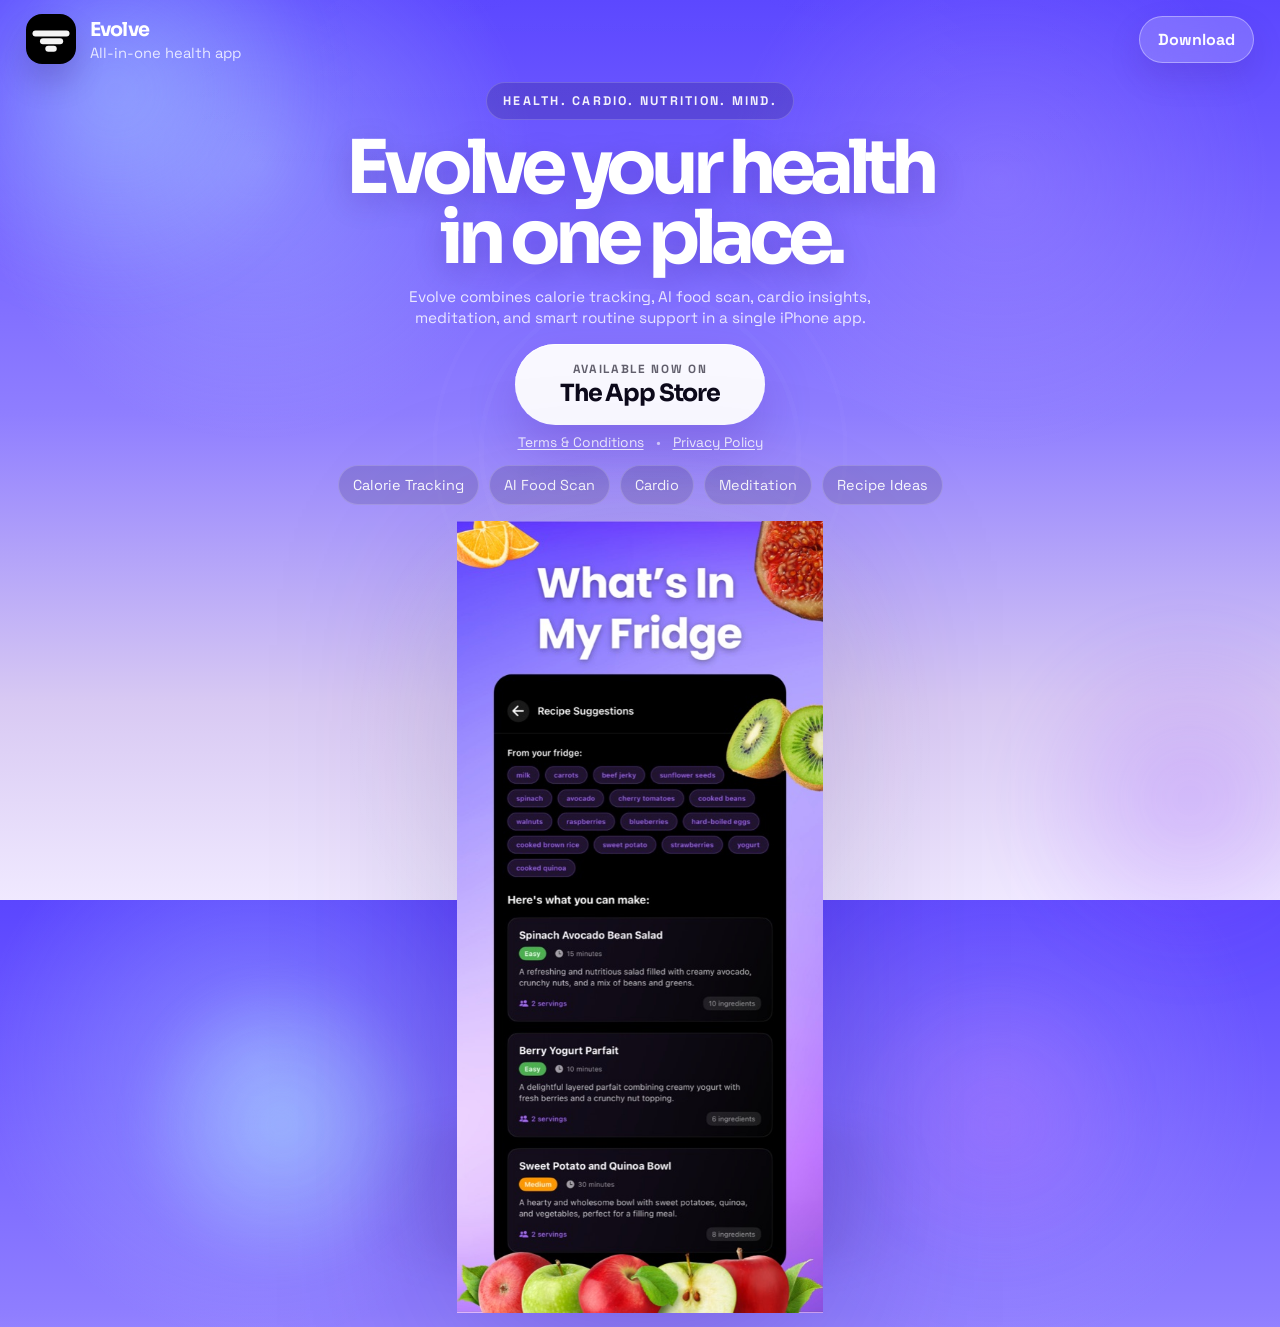
==== index.html @ 47bb083c "Restore original showcase posters" ====
<!DOCTYPE html>
<html lang="en">
  <head>
    <meta charset="UTF-8" />
    <meta
      name="viewport"
      content="width=device-width, initial-scale=1, viewport-fit=cover"
    />
    <title>Evolve | All-in-One Health App</title>
    <meta
      name="description"
      content="Download Evolve on the App Store. Calories, cardio, AI food scan, meditation, and smarter health routines in one app."
    />
    <link rel="icon" type="image/svg+xml" href="assets/evolve-app-icon.svg" />
    <link rel="preconnect" href="https://fonts.googleapis.com" />
    <link rel="preconnect" href="https://fonts.gstatic.com" crossorigin />
    <link
      href="https://fonts.googleapis.com/css2?family=Sora:wght@600;700;800&family=Space+Grotesk:wght@400;500;700&display=swap"
      rel="stylesheet"
    />
    <link rel="stylesheet" href="styles.css" />
    <script src="site.js" defer></script>
  </head>
  <body>
    <div class="background-haze background-haze-a" aria-hidden="true"></div>
    <div class="background-haze background-haze-b" aria-hidden="true"></div>
    <div class="background-rings" aria-hidden="true"></div>

    <div class="site-shell">
      <header class="topbar">
        <a class="brand" href="./" aria-label="Evolve landing page">
          <span class="brand-mark">
            <img src="assets/evolve-app-icon.svg" alt="Evolve app icon" />
          </span>
          <span class="brand-copy">
            <span class="brand-name">Evolve</span>
            <span class="brand-tag">All-in-one health app</span>
          </span>
        </a>

        <a
          class="topbar-link"
          href="https://apps.apple.com/us/app/evolve-calorie-tracker/id6743642232"
          target="_blank"
          rel="noopener noreferrer"
        >
          Download
        </a>
      </header>

      <main class="hero">
        <section class="hero-copy">
          <p class="eyebrow">HEALTH. CARDIO. NUTRITION. MIND.</p>
          <h1>Evolve your health in one place.</h1>
          <p class="lede">
            Evolve combines calorie tracking, AI food scan, cardio insights,
            meditation, and smart routine support in a single iPhone app.
          </p>

          <div class="hero-actions">
            <a
              class="download-pill"
              href="https://apps.apple.com/us/app/evolve-calorie-tracker/id6743642232"
              target="_blank"
              rel="noopener noreferrer"
              aria-label="Download Evolve on the App Store"
            >
              <span class="download-kicker">Available now on</span>
              <span class="download-title">The App Store</span>
            </a>
          </div>

          <p class="legal-links">
            <a href="terms.html">Terms &amp; Conditions</a>
            <span aria-hidden="true">•</span>
            <a href="privacy.html">Privacy Policy</a>
          </p>

          <div class="value-strip" aria-label="Core Evolve features">
            <span>Calorie Tracking</span>
            <span>AI Food Scan</span>
            <span>Cardio</span>
            <span>Meditation</span>
            <span>Recipe Ideas</span>
          </div>
        </section>

        <section class="poster-stage" aria-label="Evolve app feature preview">
          <div class="stage-glow stage-glow-left" aria-hidden="true"></div>
          <div class="stage-glow stage-glow-right" aria-hidden="true"></div>
          <div class="stage-floor" aria-hidden="true"></div>

          <div class="showcase-stage">
            <div class="showcase-slide is-active" data-slide>
              <img
                src="assets/fridge-poster.jpg"
                alt="Evolve fridge recipe suggestions feature"
              />
            </div>

            <div class="showcase-slide" data-slide>
              <img
                src="assets/track-poster.jpg"
                alt="Evolve calorie tracking feature poster"
              />
            </div>

            <div class="showcase-slide" data-slide>
              <img
                src="assets/scan-poster.jpg"
                alt="Evolve AI scan feature poster"
              />
            </div>

            <div class="showcase-slide" data-slide>
              <img
                src="assets/meditate-poster.jpg"
                alt="Evolve meditation feature poster"
              />
            </div>
          </div>
        </section>
      </main>
    </div>
  </body>
</html>
---- styles.css ----
:root {
  color-scheme: light;
  --bg-top: #5b46ff;
  --bg-mid: #8f7eff;
  --bg-bottom: #d8c9f3;
  --bg-bottom-soft: #f0e9ff;
  --text: #ffffff;
  --text-dark: #0d0a1b;
  --muted: rgba(255, 255, 255, 0.82);
  --glass: rgba(255, 255, 255, 0.16);
  --glass-strong: rgba(18, 10, 44, 0.52);
  --card-shadow: 0 42px 110px rgba(52, 18, 112, 0.32);
}

* {
  box-sizing: border-box;
}

html,
body {
  width: 100%;
  height: 100%;
  margin: 0;
}

body {
  overflow: hidden;
  background:
    radial-gradient(circle at 20% 18%, rgba(197, 234, 255, 0.3), transparent 22%),
    radial-gradient(circle at 78% 20%, rgba(195, 170, 255, 0.24), transparent 22%),
    radial-gradient(circle at 50% 82%, rgba(255, 255, 255, 0.18), transparent 30%),
    linear-gradient(180deg, var(--bg-top) 0%, var(--bg-mid) 46%, var(--bg-bottom) 78%, var(--bg-bottom-soft) 100%);
  color: var(--text);
  font-family: "Space Grotesk", "Avenir Next", "Segoe UI", sans-serif;
}

body.terms-page {
  overflow: auto;
  height: auto;
  min-height: 100dvh;
  background:
    radial-gradient(circle at 18% 12%, rgba(190, 231, 255, 0.18), transparent 24%),
    radial-gradient(circle at 84% 10%, rgba(171, 135, 255, 0.16), transparent 24%),
    linear-gradient(180deg, #5f4cff 0%, #8b7dff 32%, #c9bdf0 68%, #efe8fb 100%);
  background-repeat: no-repeat;
  background-size: 100% 100%;
  background-attachment: scroll;
}

body.terms-page .background-haze,
body.terms-page .background-rings {
  display: none;
}

img {
  display: block;
  max-width: 100%;
}

a {
  color: inherit;
  text-decoration: none;
}

.background-haze,
.background-rings {
  position: fixed;
  pointer-events: none;
}

.background-haze {
  border-radius: 50%;
  filter: blur(28px);
  opacity: 0.62;
}

.background-haze-a {
  top: -14vh;
  left: -8vw;
  width: 34vw;
  height: 34vw;
  background: radial-gradient(circle, rgba(184, 238, 255, 0.7), transparent 68%);
}

.background-haze-b {
  right: -8vw;
  bottom: -10vh;
  width: 30vw;
  height: 30vw;
  background: radial-gradient(circle, rgba(150, 78, 255, 0.42), transparent 68%);
}

.background-rings {
  inset: 0;
  background:
    radial-gradient(circle at center, transparent 0 20%, rgba(255, 255, 255, 0.08) 20% 20.6%, transparent 20.6% 26%, rgba(255, 255, 255, 0.06) 26% 26.5%, transparent 26.5%),
    linear-gradient(180deg, rgba(255, 255, 255, 0.04), transparent 24%);
  mask-image: radial-gradient(circle at center, black 0%, black 58%, transparent 83%);
  -webkit-mask-image: radial-gradient(circle at center, black 0%, black 58%, transparent 83%);
  opacity: 0.34;
}

.site-shell {
  position: relative;
  z-index: 1;
  display: flex;
  flex-direction: column;
  min-height: 100dvh;
  padding:
    max(14px, env(safe-area-inset-top))
    clamp(14px, 2vw, 26px)
    max(14px, env(safe-area-inset-bottom));
}

.topbar {
  display: flex;
  align-items: center;
  justify-content: space-between;
  gap: 16px;
}

.brand {
  display: inline-flex;
  align-items: center;
  gap: 14px;
}

.brand-mark {
  display: grid;
  place-items: center;
  width: clamp(42px, 4vw, 50px);
  aspect-ratio: 1;
  border-radius: 16px;
  box-shadow: 0 18px 30px rgba(31, 13, 74, 0.18);
}

.brand-mark img {
  width: 100%;
  border-radius: 16px;
}

.brand-copy {
  display: flex;
  flex-direction: column;
  gap: 2px;
}

.brand-name {
  font-family: "Sora", "Avenir Next", sans-serif;
  font-size: clamp(1.1rem, 1.5vw, 1.25rem);
  font-weight: 700;
  letter-spacing: -0.04em;
}

.brand-tag {
  font-size: 0.92rem;
  color: rgba(255, 255, 255, 0.8);
}

.topbar-link {
  padding: 12px 18px;
  border-radius: 999px;
  background: rgba(255, 255, 255, 0.18);
  border: 1px solid rgba(255, 255, 255, 0.36);
  backdrop-filter: blur(18px);
  font-weight: 700;
  color: rgba(255, 255, 255, 0.98);
  box-shadow: 0 14px 32px rgba(62, 23, 137, 0.16);
}

.hero {
  display: flex;
  flex: 1;
  flex-direction: column;
  align-items: center;
  justify-content: flex-start;
  gap: clamp(14px, 1.8vh, 24px);
  min-height: 0;
  padding-top: clamp(12px, 2vh, 22px);
}

.hero-copy {
  display: flex;
  flex-direction: column;
  align-items: center;
  gap: 0;
  max-width: 760px;
  text-align: center;
  animation: rise-in 0.8s ease both;
}

.eyebrow {
  margin: 0 0 14px;
  padding: 10px 16px;
  border-radius: 999px;
  background: rgba(20, 10, 53, 0.18);
  border: 1px solid rgba(255, 255, 255, 0.18);
  color: rgba(255, 255, 255, 0.92);
  font-size: 0.78rem;
  font-weight: 700;
  letter-spacing: 0.18em;
}

.hero-copy h1 {
  margin: 0;
  font-family: "Sora", "Avenir Next", sans-serif;
  font-size: clamp(2.7rem, 5.8vw, 4.9rem);
  line-height: 0.94;
  letter-spacing: -0.08em;
  text-shadow: 0 8px 30px rgba(58, 31, 126, 0.24);
  text-wrap: balance;
}

.lede {
  max-width: 34rem;
  margin: 12px 0 0;
  color: var(--muted);
  font-size: clamp(0.94rem, 1.2vw, 1rem);
  line-height: 1.38;
}

.hero-actions {
  display: flex;
  flex-wrap: wrap;
  justify-content: center;
  gap: 12px;
  margin-top: 16px;
}

.legal-links {
  margin: 8px 0 0;
  color: rgba(255, 255, 255, 0.84);
  font-size: 0.86rem;
}

.legal-links span {
  margin: 0 0.5rem;
  opacity: 0.72;
}

.legal-links a {
  text-decoration: underline;
  text-underline-offset: 0.18em;
}

.download-pill,
.value-strip span {
  border-radius: 999px;
}

.download-pill {
  display: inline-flex;
  flex-direction: column;
  gap: 2px;
  min-width: 250px;
  padding: 17px 28px;
  background: rgba(255, 255, 255, 0.95);
  color: var(--text-dark);
  box-shadow:
    0 24px 50px rgba(67, 24, 153, 0.22),
    inset 0 1px 0 rgba(255, 255, 255, 0.92);
  transition:
    transform 180ms ease,
    box-shadow 180ms ease;
}

.download-pill:hover,
.download-pill:focus-visible {
  transform: translateY(-2px);
  box-shadow:
    0 28px 60px rgba(67, 24, 153, 0.28),
    inset 0 1px 0 rgba(255, 255, 255, 0.92);
}

.download-kicker {
  font-size: 0.74rem;
  font-weight: 700;
  letter-spacing: 0.14em;
  opacity: 0.64;
  text-transform: uppercase;
}

.download-title {
  font-family: "Sora", "Avenir Next", sans-serif;
  font-size: 1.48rem;
  font-weight: 700;
  letter-spacing: -0.05em;
}

.value-strip {
  display: flex;
  flex-wrap: wrap;
  justify-content: center;
  gap: 10px;
  margin-top: 14px;
}

.value-strip span {
  padding: 10px 14px;
  background: rgba(13, 6, 35, 0.14);
  border: 1px solid rgba(255, 255, 255, 0.18);
  color: rgba(255, 255, 255, 0.96);
  font-size: 0.9rem;
  backdrop-filter: blur(12px);
}

.poster-stage {
  position: relative;
  width: min(100%, 1120px);
  flex: 1;
  min-height: clamp(460px, 76vh, 1040px);
  display: flex;
  align-items: center;
  justify-content: center;
  isolation: isolate;
  animation: rise-in 0.95s ease 0.1s both;
}

.stage-glow,
.stage-floor {
  position: absolute;
  pointer-events: none;
}

.stage-glow {
  bottom: 4%;
  width: 28%;
  aspect-ratio: 1;
  border-radius: 50%;
  filter: blur(18px);
  opacity: 0.9;
}

.stage-glow-left {
  left: 4%;
  background: radial-gradient(circle, rgba(179, 240, 255, 0.5), transparent 68%);
}

.stage-glow-right {
  right: 4%;
  background: radial-gradient(circle, rgba(169, 112, 255, 0.42), transparent 68%);
}

.stage-floor {
  left: 50%;
  bottom: 5%;
  width: min(76%, 760px);
  height: 20%;
  transform: translateX(-50%);
  border-radius: 50%;
  background: radial-gradient(circle, rgba(49, 15, 116, 0.28), transparent 72%);
  filter: blur(16px);
}

.showcase-stage {
  position: relative;
  z-index: 3;
  height: clamp(520px, 88vh, 1180px);
  aspect-ratio: 1290 / 2796;
  width: auto;
  max-width: min(100%, 520px);
  margin-inline: auto;
}

.showcase-slide {
  position: absolute;
  inset: 0;
  opacity: 0;
  transform: translateY(18px) scale(0.98);
  filter: saturate(0.97);
  transition:
    opacity 560ms ease,
    transform 900ms cubic-bezier(0.22, 1, 0.36, 1),
    filter 560ms ease;
}

.showcase-slide.is-active {
  opacity: 1;
  transform: translateY(0) scale(1);
  filter: saturate(1);
}

.showcase-slide img {
  width: 100%;
  height: 100%;
  object-fit: contain;
  filter: drop-shadow(0 40px 90px rgba(42, 12, 97, 0.2));
}

.terms-shell {
  gap: 24px;
}

.terms-content {
  display: flex;
  justify-content: center;
  padding-bottom: 36px;
}

.terms-card {
  width: min(100%, 860px);
  padding: clamp(22px, 3vw, 40px);
  border-radius: 32px;
  background:
    linear-gradient(180deg, rgba(255, 255, 255, 0.14), rgba(255, 255, 255, 0.05)),
    rgba(17, 9, 43, 0.22);
  border: 1px solid rgba(255, 255, 255, 0.18);
  backdrop-filter: blur(18px);
  box-shadow: 0 30px 90px rgba(52, 18, 112, 0.18);
}

.terms-card h1 {
  margin: 0;
  font-family: "Sora", "Avenir Next", sans-serif;
  font-size: clamp(2.2rem, 5vw, 4rem);
  line-height: 0.95;
  letter-spacing: -0.06em;
}

.terms-intro {
  margin: 16px 0 0;
  color: rgba(255, 255, 255, 0.82);
  font-size: 1rem;
}

.terms-section {
  margin-top: 24px;
}

.terms-section h2 {
  margin: 0 0 10px;
  font-family: "Sora", "Avenir Next", sans-serif;
  font-size: 1.1rem;
  letter-spacing: -0.03em;
}

.terms-section p,
.terms-section li {
  color: rgba(255, 255, 255, 0.84);
  font-size: 0.98rem;
  line-height: 1.6;
}

.terms-section ul {
  margin: 0;
  padding-left: 1.2rem;
}

.terms-email {
  text-decoration: underline;
  text-underline-offset: 0.18em;
}

.terms-links {
  margin-top: 26px;
}

@keyframes rise-in {
  from {
    opacity: 0;
    transform: translateY(24px);
  }

  to {
    opacity: 1;
    transform: translateY(0);
  }
}

@media (max-width: 1080px) {
  .hero-copy h1 {
    font-size: clamp(2.5rem, 6.6vw, 4.5rem);
  }

  .poster-stage {
    width: min(100%, 880px);
    min-height: clamp(420px, 70vh, 900px);
  }

  .showcase-stage {
    height: clamp(470px, 78vh, 980px);
    max-width: min(100%, 450px);
  }
}

@media (max-width: 760px) {
  .site-shell {
    padding:
      max(12px, env(safe-area-inset-top))
      12px
      max(12px, env(safe-area-inset-bottom));
  }

  .brand-tag,
  .topbar-link {
    display: none;
  }

  .hero {
    justify-content: flex-start;
    gap: 8px;
    padding-top: 6px;
  }

  .eyebrow {
    margin-bottom: 10px;
    padding: 8px 12px;
    font-size: 0.68rem;
    letter-spacing: 0.14em;
  }

  .hero-copy h1 {
    font-size: clamp(1.8rem, 8.4vw, 2.7rem);
  }

  .lede {
    margin-top: 7px;
    max-width: 17rem;
    font-size: 0.76rem;
    line-height: 1.24;
  }

  .hero-actions {
    width: 100%;
    margin-top: 12px;
  }

  .download-pill {
    width: 100%;
    min-width: 0;
    max-width: 280px;
    padding: 12px 18px;
  }

  .value-strip {
    display: none;
  }

  .poster-stage {
    width: min(100%, 390px);
    min-height: clamp(430px, 62vh, 700px);
    margin-top: 6px;
  }

  .showcase-stage {
    height: clamp(430px, 62vh, 700px);
    max-width: min(100%, 330px);
  }

  .legal-links {
    margin-top: 10px;
    font-size: 0.82rem;
  }

  .terms-card {
    padding: 20px 16px;
    border-radius: 24px;
  }

  .terms-section {
    margin-top: 20px;
  }

  .terms-section p,
  .terms-section li {
    font-size: 0.92rem;
    line-height: 1.52;
  }
}

@media (max-height: 860px) {
  .hero-copy h1 {
    font-size: clamp(2.2rem, 5.6vw, 4.2rem);
  }

  .lede {
    max-width: 32rem;
    margin-top: 10px;
  }

  .hero-actions {
    margin-top: 14px;
  }

  .poster-stage {
    min-height: clamp(400px, 70vh, 860px);
  }

  .showcase-stage {
    height: clamp(440px, 78vh, 960px);
    max-width: min(100%, 430px);
  }
}

@media (min-width: 761px) and (max-height: 740px) {
  .brand-tag {
    display: none;
  }

  .hero {
    gap: 6px;
    padding-top: 4px;
  }

  .eyebrow {
    margin-bottom: 8px;
    padding: 7px 11px;
    font-size: 0.66rem;
  }

  .hero-copy h1 {
    font-size: clamp(1.7rem, 4.9vw, 3.2rem);
  }

  .lede {
    margin-top: 6px;
    max-width: 25rem;
    font-size: 0.72rem;
    line-height: 1.18;
  }

  .value-strip {
    display: none;
  }

  .hero-actions {
    margin-top: 8px;
  }

  .download-pill {
    padding: 13px 20px;
  }

  .download-title {
    font-size: 1.28rem;
  }

  .poster-stage {
    min-height: clamp(300px, 58vh, 620px);
  }

  .showcase-stage {
    height: clamp(320px, 66vh, 680px);
    max-width: min(100%, 300px);
  }
}

@media (max-width: 760px) and (max-height: 740px) {
  .hero {
    gap: 6px;
    padding-top: 4px;
  }

  .hero-copy h1 {
    font-size: clamp(1.7rem, 7.8vw, 2.5rem);
  }

  .lede {
    max-width: 16rem;
    font-size: 0.72rem;
    line-height: 1.18;
  }

  .hero-actions {
    margin-top: 8px;
  }

  .legal-links {
    margin-top: 6px;
    font-size: 0.76rem;
  }

  .poster-stage {
    width: min(100%, 390px);
    min-height: clamp(390px, 60vh, 620px);
  }

  .showcase-stage {
    height: clamp(390px, 60vh, 620px);
    max-width: min(100%, 320px);
  }
}

@media (prefers-reduced-motion: reduce) {
  .showcase-slide {
    transition: none;
  }
}
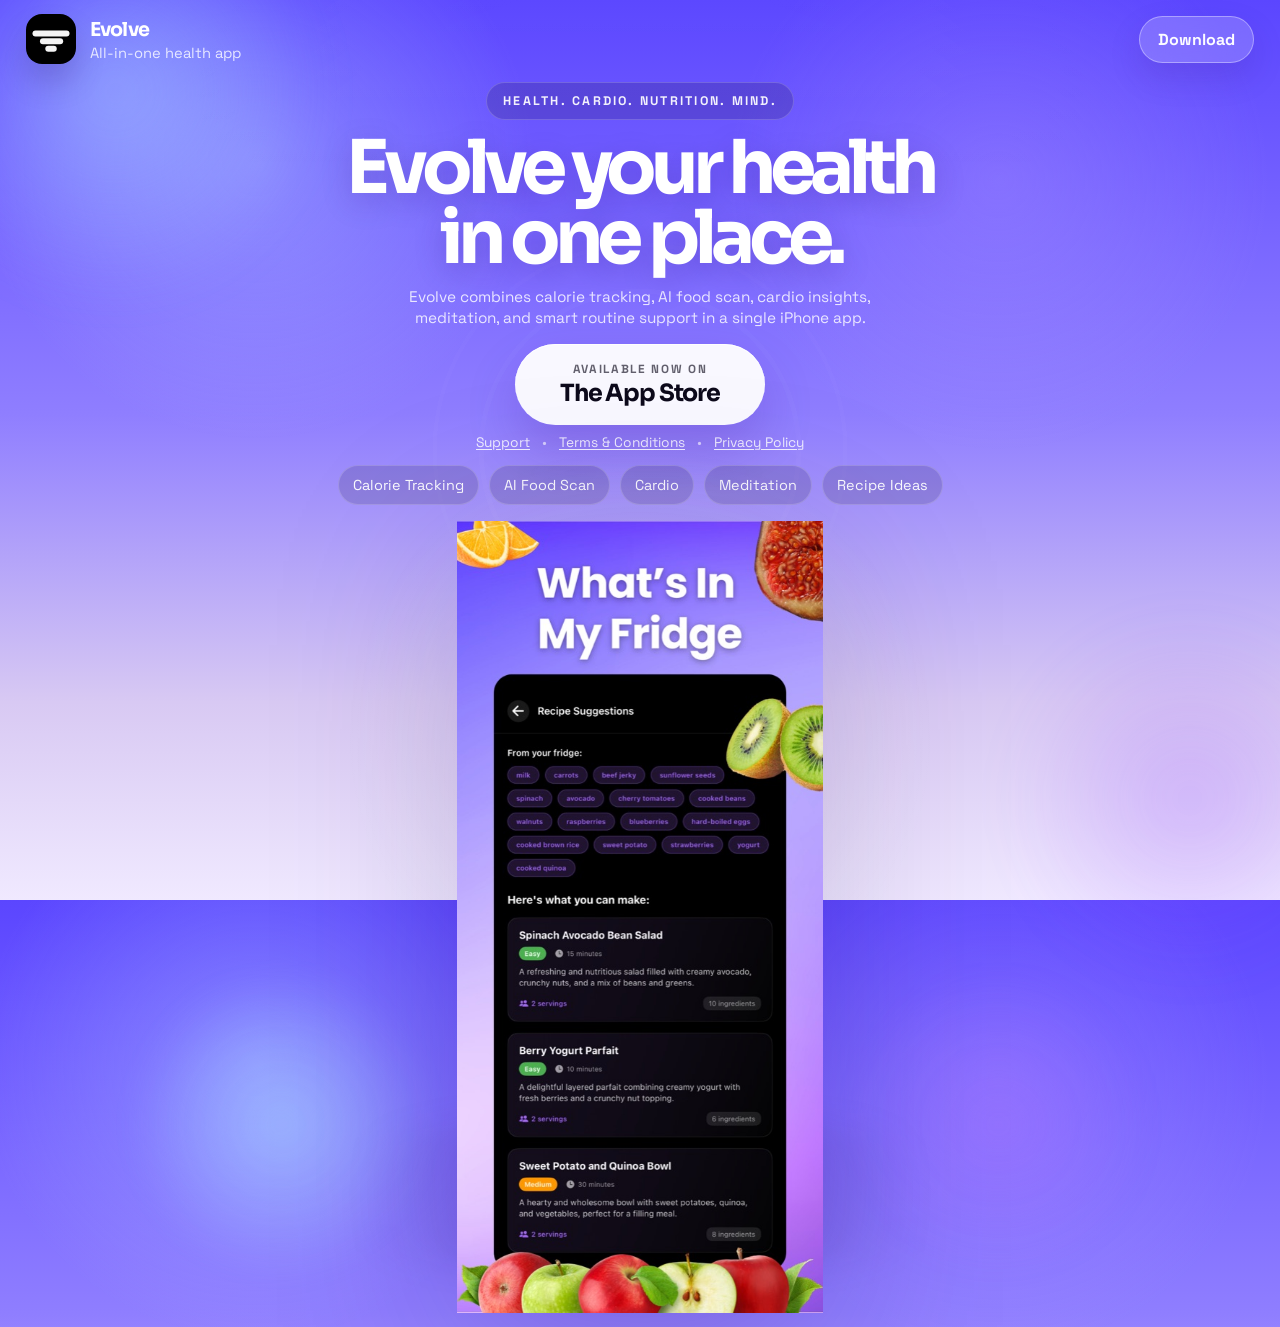
==== commit 2d1bc126: "Add support page with email contact flow" ====
--- a/index.html
+++ b/index.html
@@ -71,6 +71,8 @@
           </div>
 
           <p class="legal-links">
+            <a href="support/">Support</a>
+            <span aria-hidden="true">•</span>
             <a href="terms.html">Terms &amp; Conditions</a>
             <span aria-hidden="true">•</span>
             <a href="privacy.html">Privacy Policy</a>
--- a/styles.css
+++ b/styles.css
@@ -455,6 +455,172 @@
   margin-top: 26px;
 }
 
+.support-card {
+  width: min(100%, 980px);
+}
+
+.support-grid {
+  display: grid;
+  grid-template-columns: minmax(0, 1fr) minmax(320px, 380px);
+  gap: 24px;
+  align-items: start;
+}
+
+.support-copy {
+  display: flex;
+  flex-direction: column;
+}
+
+.support-direct,
+.support-note,
+.support-form-card {
+  border-radius: 26px;
+  background:
+    linear-gradient(180deg, rgba(255, 255, 255, 0.12), rgba(255, 255, 255, 0.04)),
+    rgba(13, 7, 34, 0.18);
+  border: 1px solid rgba(255, 255, 255, 0.16);
+  backdrop-filter: blur(16px);
+}
+
+.support-direct {
+  margin-top: 22px;
+  padding: 18px 20px;
+}
+
+.support-label {
+  margin: 0 0 8px;
+  color: rgba(255, 255, 255, 0.68);
+  font-size: 0.8rem;
+  font-weight: 700;
+  letter-spacing: 0.12em;
+  text-transform: uppercase;
+}
+
+.support-email-link {
+  font-family: "Sora", "Avenir Next", sans-serif;
+  font-size: clamp(1.2rem, 2vw, 1.6rem);
+  font-weight: 700;
+  letter-spacing: -0.04em;
+}
+
+.support-notes {
+  display: grid;
+  gap: 14px;
+  margin-top: 18px;
+}
+
+.support-note {
+  padding: 18px 20px;
+}
+
+.support-note h2 {
+  margin: 0 0 8px;
+  font-family: "Sora", "Avenir Next", sans-serif;
+  font-size: 1rem;
+  letter-spacing: -0.03em;
+}
+
+.support-note p,
+.support-form-note {
+  margin: 0;
+  color: rgba(255, 255, 255, 0.82);
+  font-size: 0.94rem;
+  line-height: 1.6;
+}
+
+.support-form-card {
+  padding: 18px;
+  box-shadow: 0 26px 60px rgba(52, 18, 112, 0.14);
+}
+
+.support-form {
+  display: grid;
+  gap: 14px;
+}
+
+.support-form label {
+  display: grid;
+  gap: 8px;
+}
+
+.support-form span {
+  color: rgba(255, 255, 255, 0.9);
+  font-size: 0.92rem;
+  font-weight: 500;
+}
+
+.support-form input,
+.support-form select,
+.support-form textarea {
+  width: 100%;
+  padding: 13px 14px;
+  border: 1px solid rgba(255, 255, 255, 0.16);
+  border-radius: 16px;
+  background: rgba(9, 4, 24, 0.36);
+  color: #fff;
+  font: inherit;
+  outline: none;
+  transition:
+    border-color 160ms ease,
+    box-shadow 160ms ease,
+    background-color 160ms ease;
+}
+
+.support-form input::placeholder,
+.support-form textarea::placeholder {
+  color: rgba(255, 255, 255, 0.46);
+}
+
+.support-form input:focus,
+.support-form select:focus,
+.support-form textarea:focus {
+  border-color: rgba(255, 255, 255, 0.42);
+  background: rgba(9, 4, 24, 0.48);
+  box-shadow: 0 0 0 4px rgba(181, 206, 255, 0.08);
+}
+
+.support-form textarea {
+  resize: vertical;
+  min-height: 150px;
+}
+
+.support-submit {
+  margin-top: 4px;
+  padding: 14px 18px;
+  border: 0;
+  border-radius: 999px;
+  background: rgba(255, 255, 255, 0.96);
+  color: var(--text-dark);
+  font-family: "Sora", "Avenir Next", sans-serif;
+  font-size: 1rem;
+  font-weight: 700;
+  letter-spacing: -0.03em;
+  cursor: pointer;
+  box-shadow:
+    0 22px 44px rgba(67, 24, 153, 0.18),
+    inset 0 1px 0 rgba(255, 255, 255, 0.96);
+  transition:
+    transform 180ms ease,
+    box-shadow 180ms ease;
+}
+
+.support-submit:hover,
+.support-submit:focus-visible {
+  transform: translateY(-2px);
+  box-shadow:
+    0 28px 52px rgba(67, 24, 153, 0.24),
+    inset 0 1px 0 rgba(255, 255, 255, 0.96);
+}
+
+.support-form-note {
+  margin-top: 14px;
+}
+
+.support-form-note a {
+  text-decoration: underline;
+  text-underline-offset: 0.18em;
+}
+
 @keyframes rise-in {
   from {
     opacity: 0;
@@ -566,6 +732,31 @@
     font-size: 0.92rem;
     line-height: 1.52;
   }
+
+  .support-grid {
+    grid-template-columns: 1fr;
+    gap: 18px;
+  }
+
+  .support-form-card,
+  .support-direct,
+  .support-note {
+    border-radius: 22px;
+  }
+
+  .support-form-card {
+    padding: 16px;
+  }
+
+  .support-email-link {
+    font-size: 1.12rem;
+  }
+
+  .support-note p,
+  .support-form-note {
+    font-size: 0.9rem;
+    line-height: 1.55;
+  }
 }
 
 @media (max-height: 860px) {
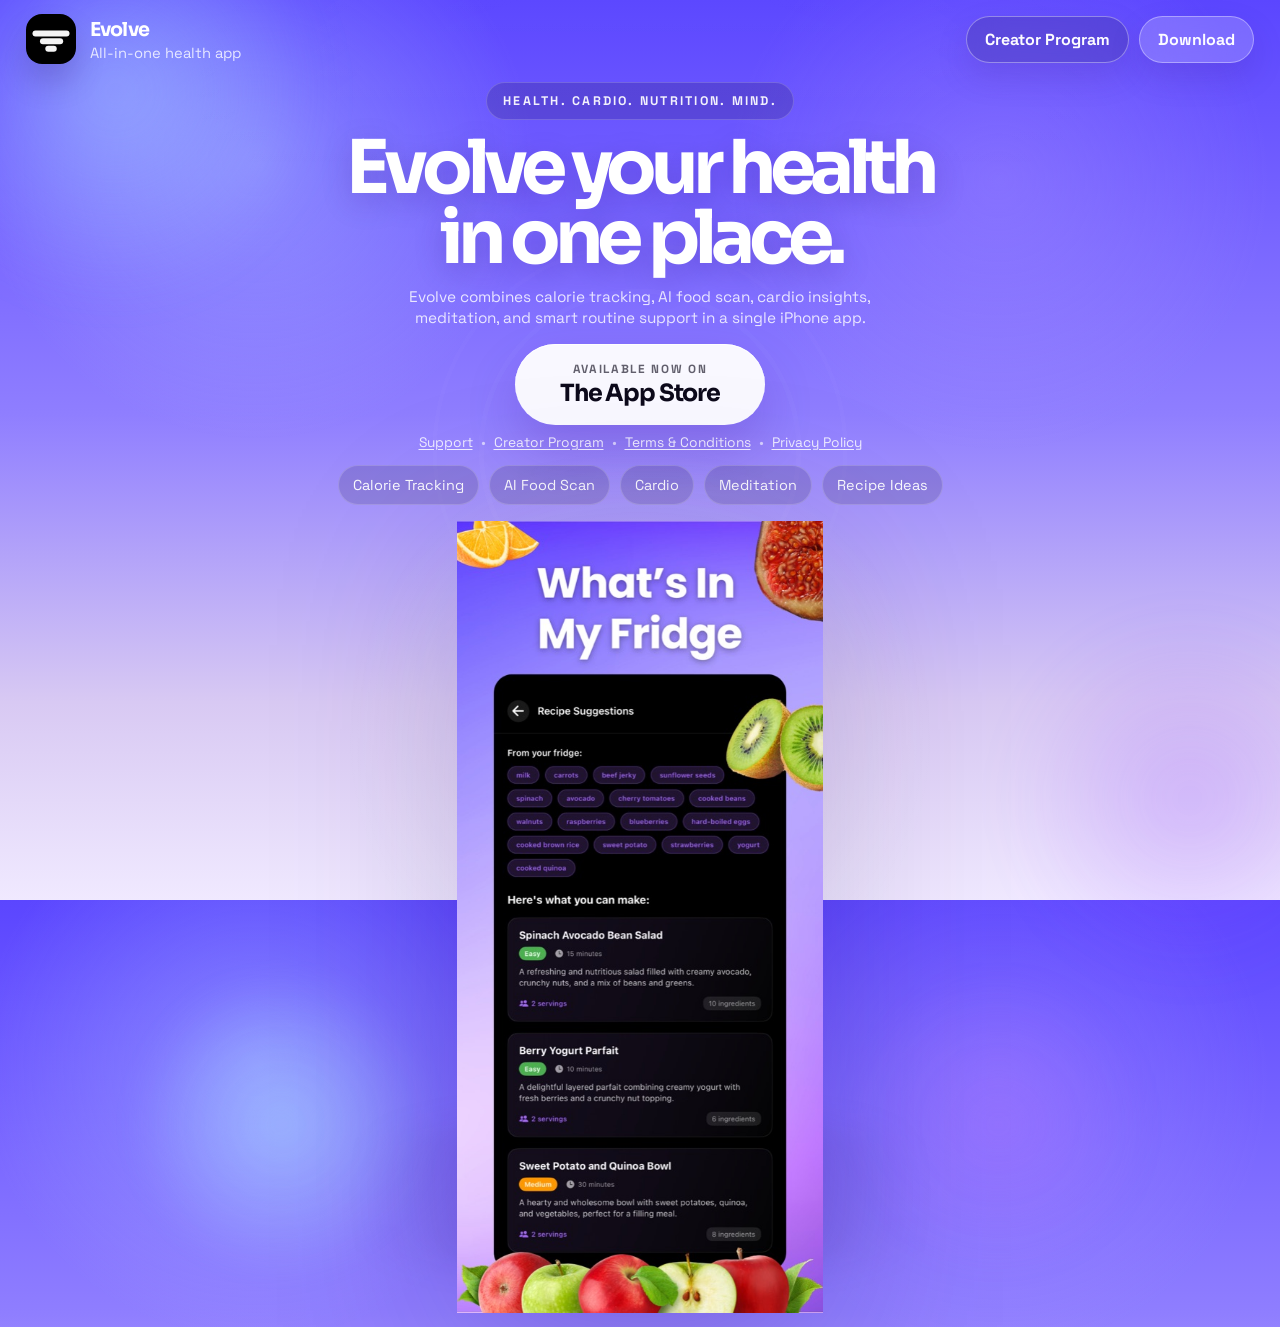
==== commit d1013025: "Add creator portal bridge" ====
--- a/index.html
+++ b/index.html
@@ -38,14 +38,19 @@
           </span>
         </a>
 
-        <a
-          class="topbar-link"
-          href="https://apps.apple.com/us/app/evolve-calorie-tracker/id6743642232"
-          target="_blank"
-          rel="noopener noreferrer"
-        >
-          Download
-        </a>
+        <nav class="topbar-actions" aria-label="Primary">
+          <a class="topbar-link topbar-link-secondary" href="creators/">
+            Creator Program
+          </a>
+          <a
+            class="topbar-link"
+            href="https://apps.apple.com/us/app/evolve-calorie-tracker/id6743642232"
+            target="_blank"
+            rel="noopener noreferrer"
+          >
+            Download
+          </a>
+        </nav>
       </header>
 
       <main class="hero">
@@ -72,6 +77,8 @@
 
           <p class="legal-links">
             <a href="support/">Support</a>
+            <span aria-hidden="true">•</span>
+            <a href="creators/">Creator Program</a>
             <span aria-hidden="true">•</span>
             <a href="terms.html">Terms &amp; Conditions</a>
             <span aria-hidden="true">•</span>
--- a/styles.css
+++ b/styles.css
@@ -157,6 +157,12 @@
   color: rgba(255, 255, 255, 0.8);
 }
 
+.topbar-actions {
+  display: flex;
+  align-items: center;
+  gap: 10px;
+}
+
 .topbar-link {
   padding: 12px 18px;
   border-radius: 999px;
@@ -166,6 +172,10 @@
   font-weight: 700;
   color: rgba(255, 255, 255, 0.98);
   box-shadow: 0 14px 32px rgba(62, 23, 137, 0.16);
+}
+
+.topbar-link-secondary {
+  background: rgba(18, 10, 44, 0.16);
 }
 
 .hero {
@@ -228,13 +238,16 @@
 }
 
 .legal-links {
+  display: flex;
+  flex-wrap: wrap;
+  justify-content: center;
+  gap: 0.25rem 0.5rem;
   margin: 8px 0 0;
   color: rgba(255, 255, 255, 0.84);
   font-size: 0.86rem;
 }
 
 .legal-links span {
-  margin: 0 0.5rem;
   opacity: 0.72;
 }
 
@@ -658,7 +671,7 @@
   }
 
   .brand-tag,
-  .topbar-link {
+  .topbar-actions {
     display: none;
   }
 
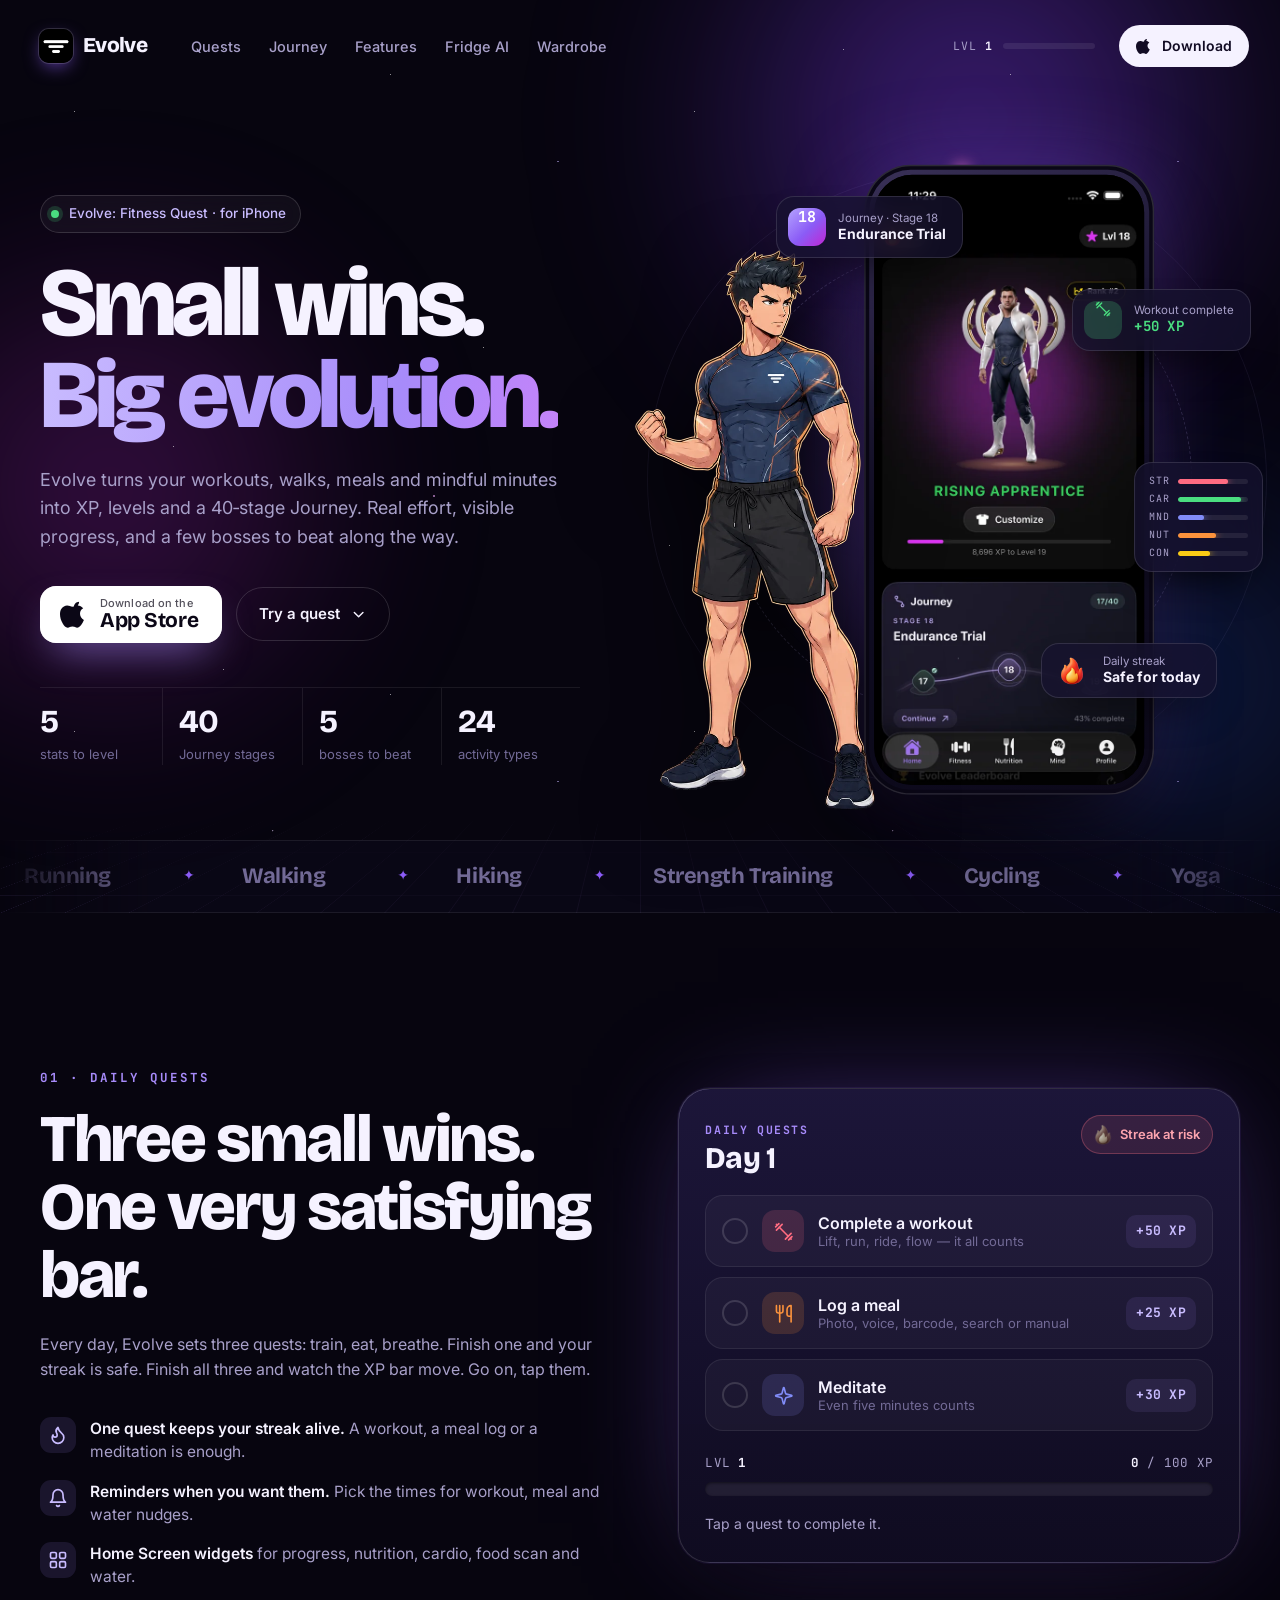
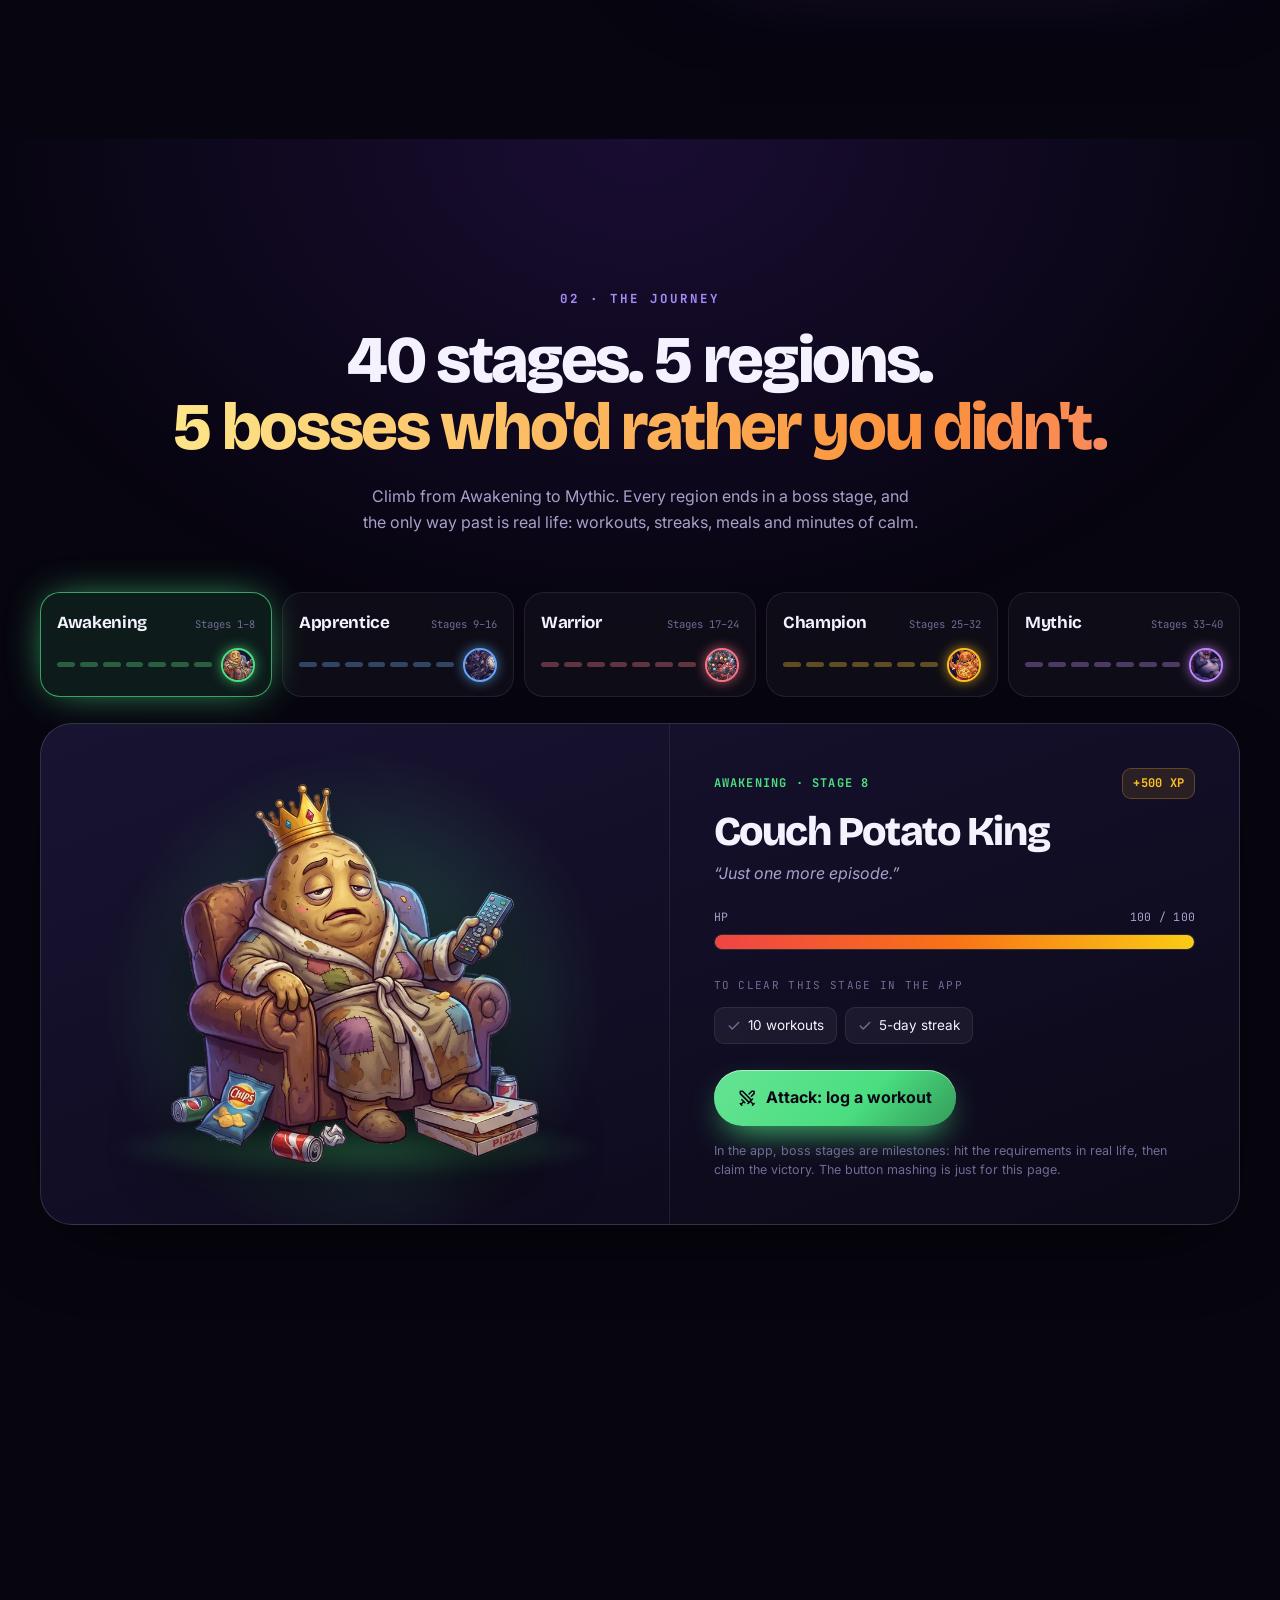
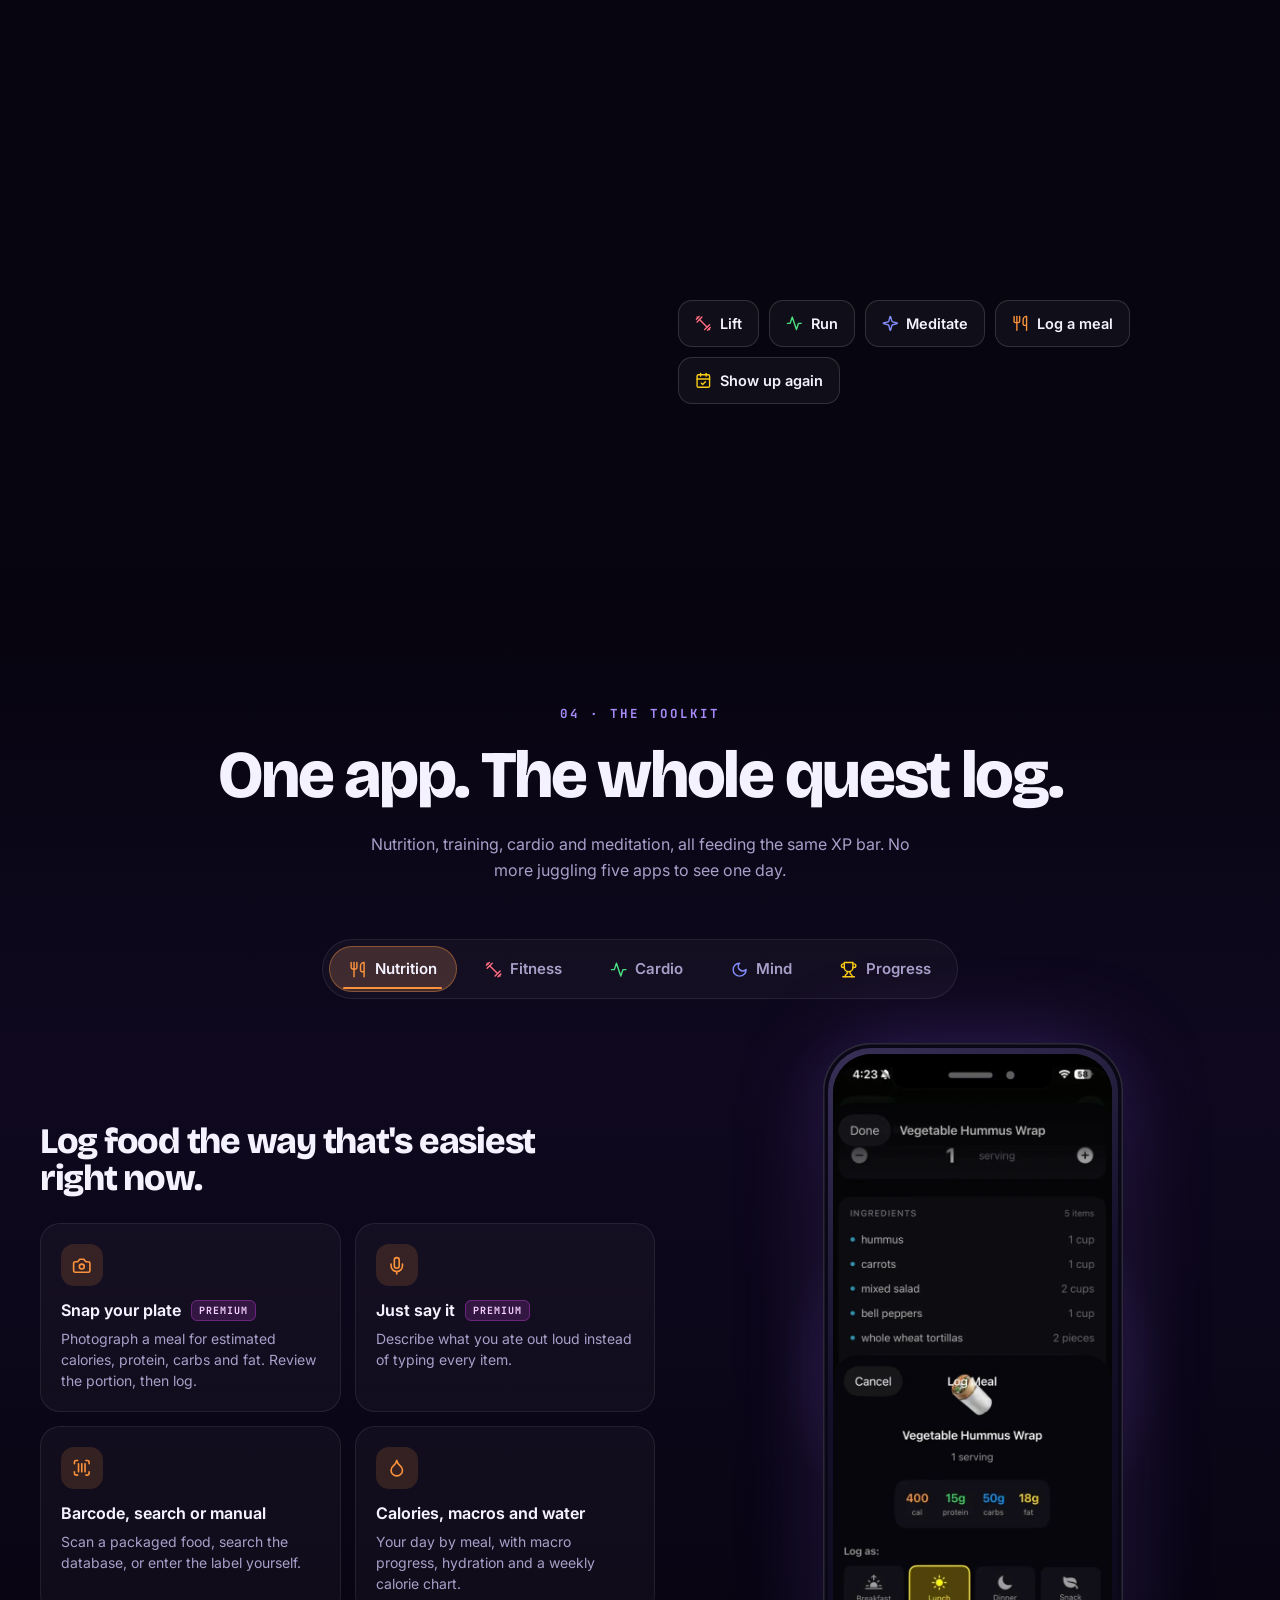
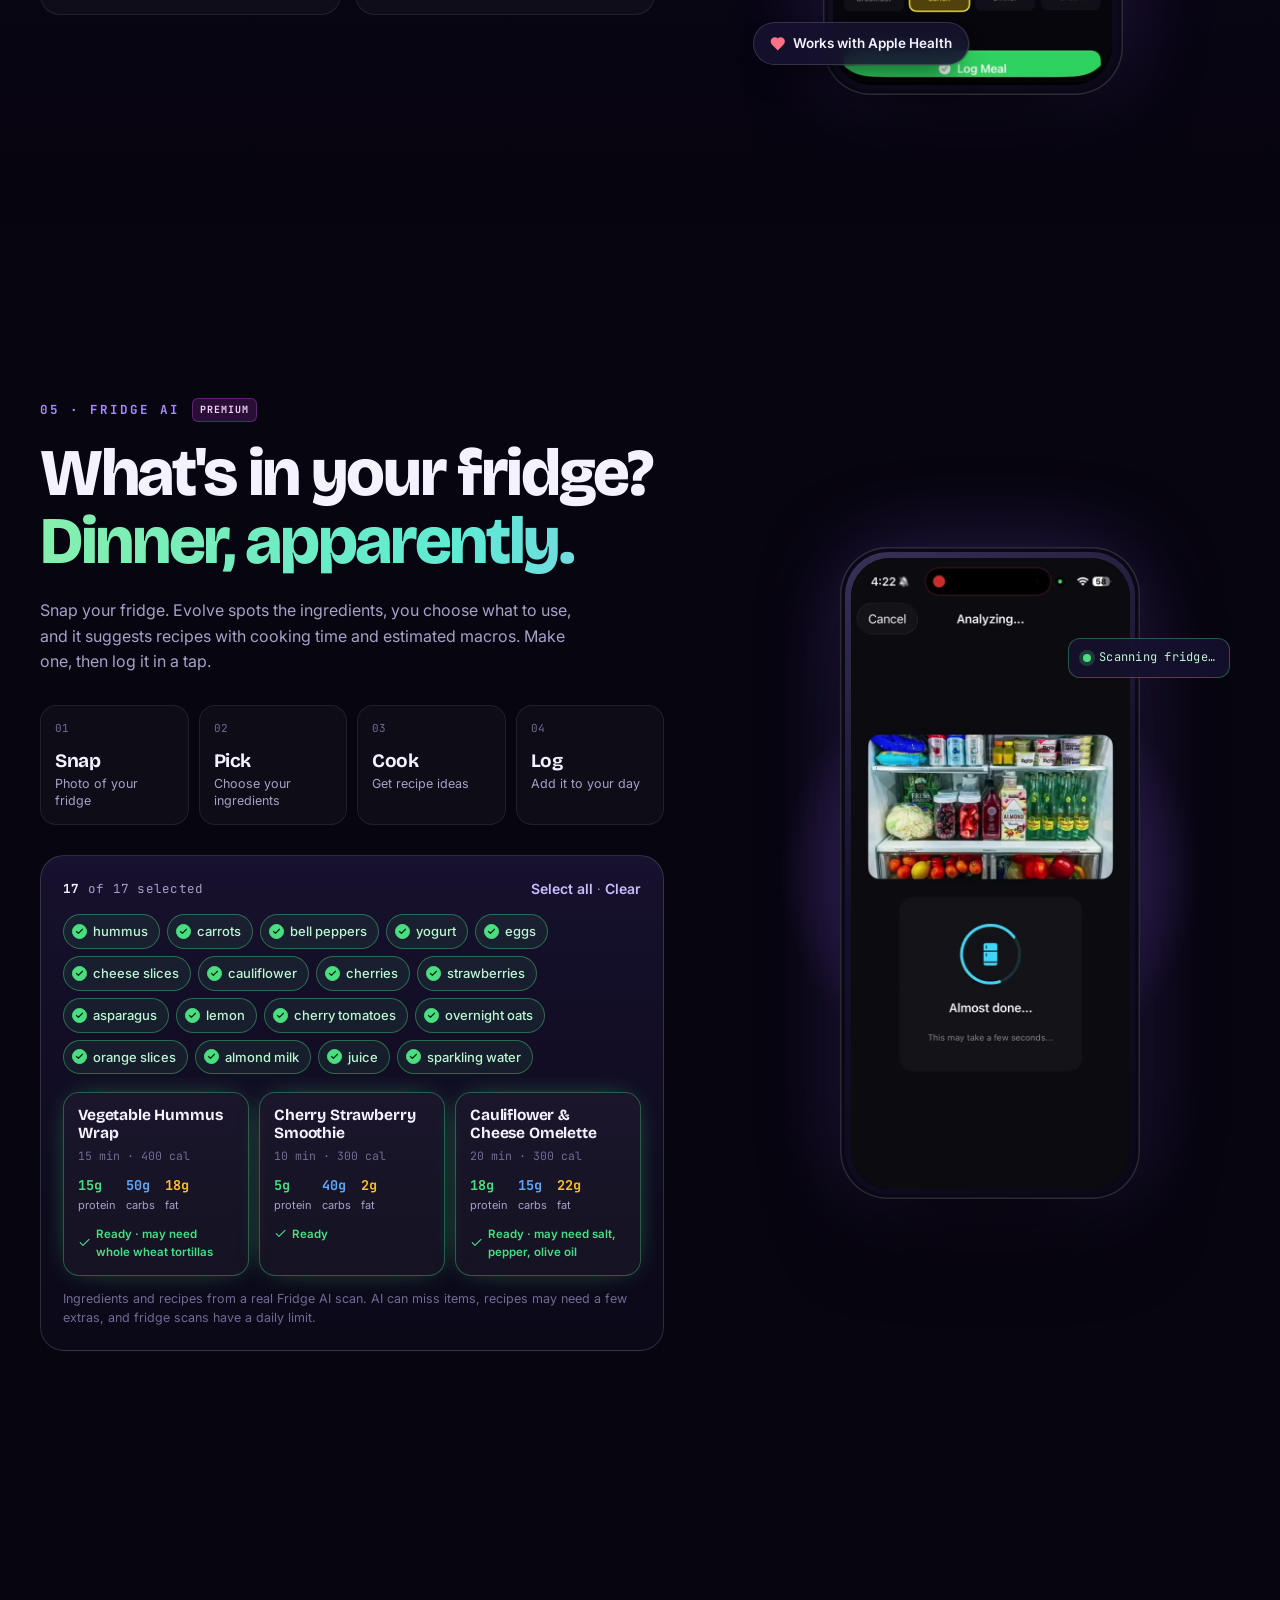
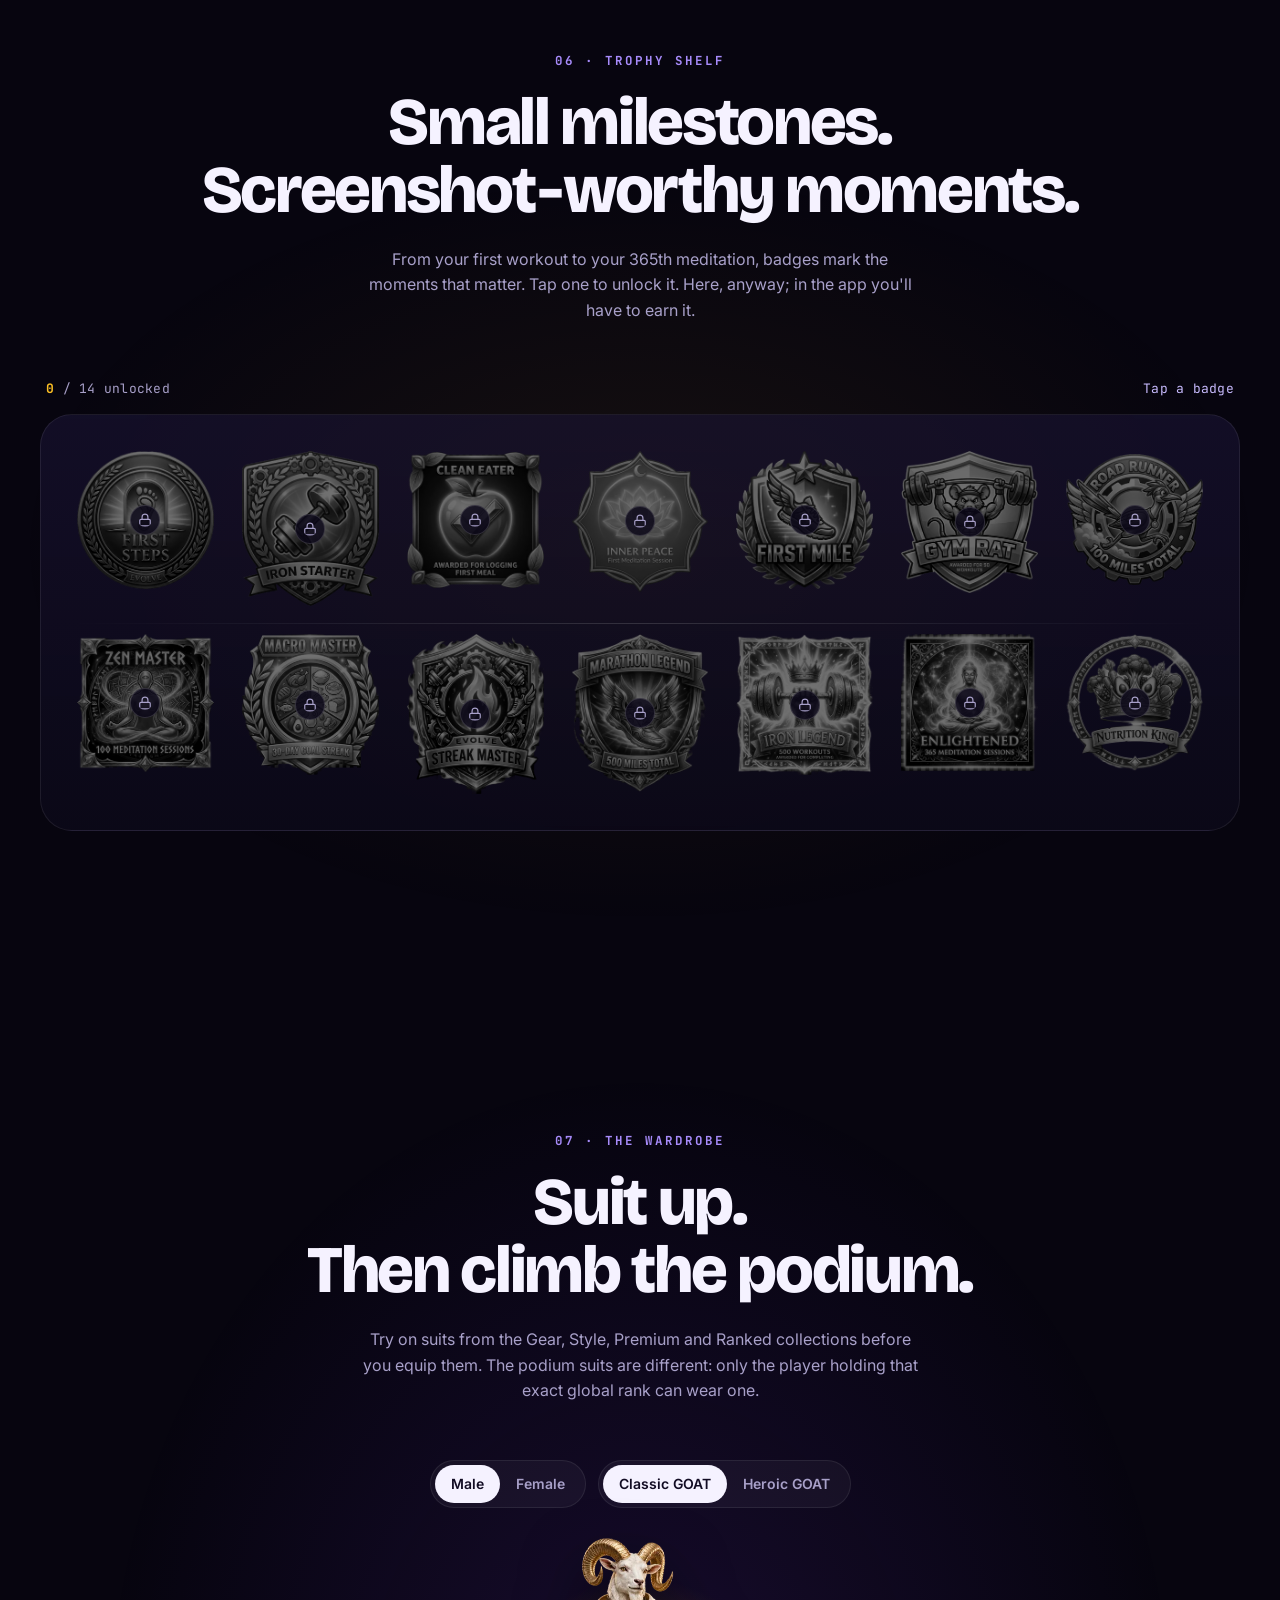
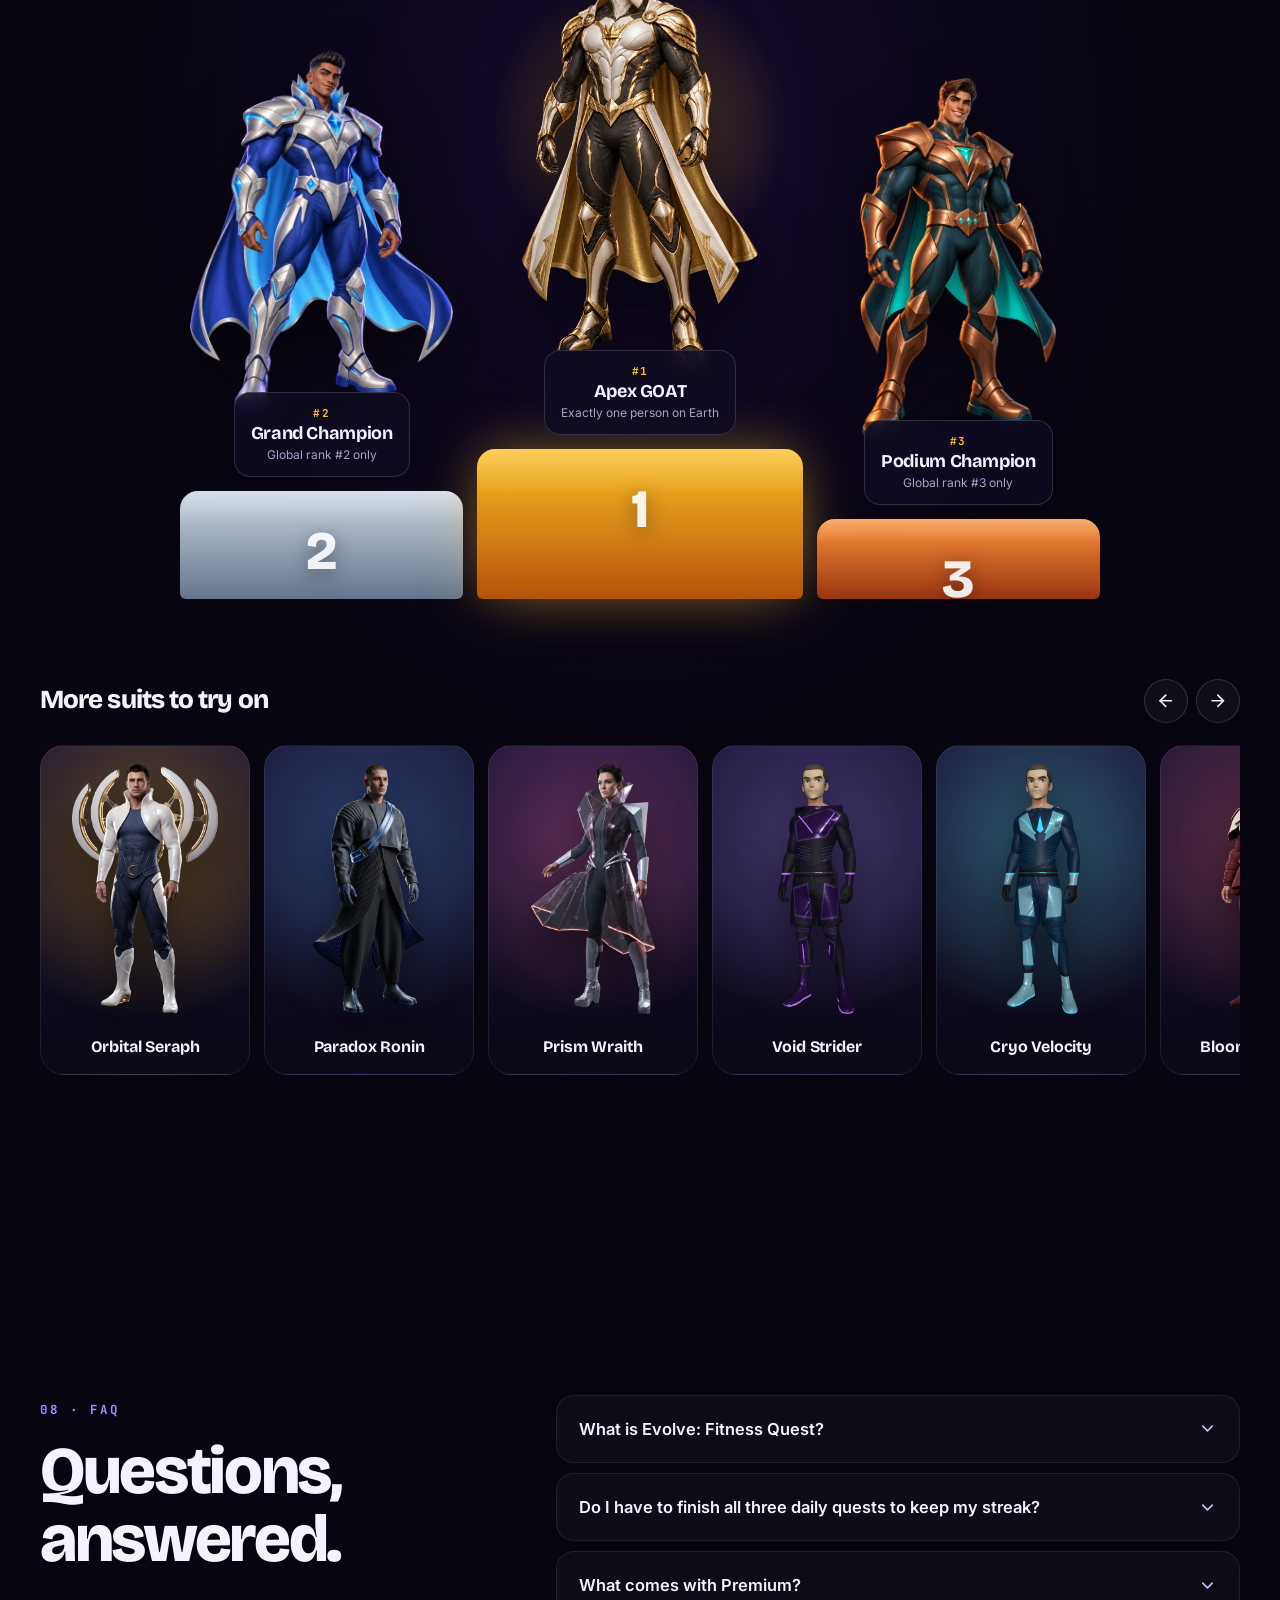
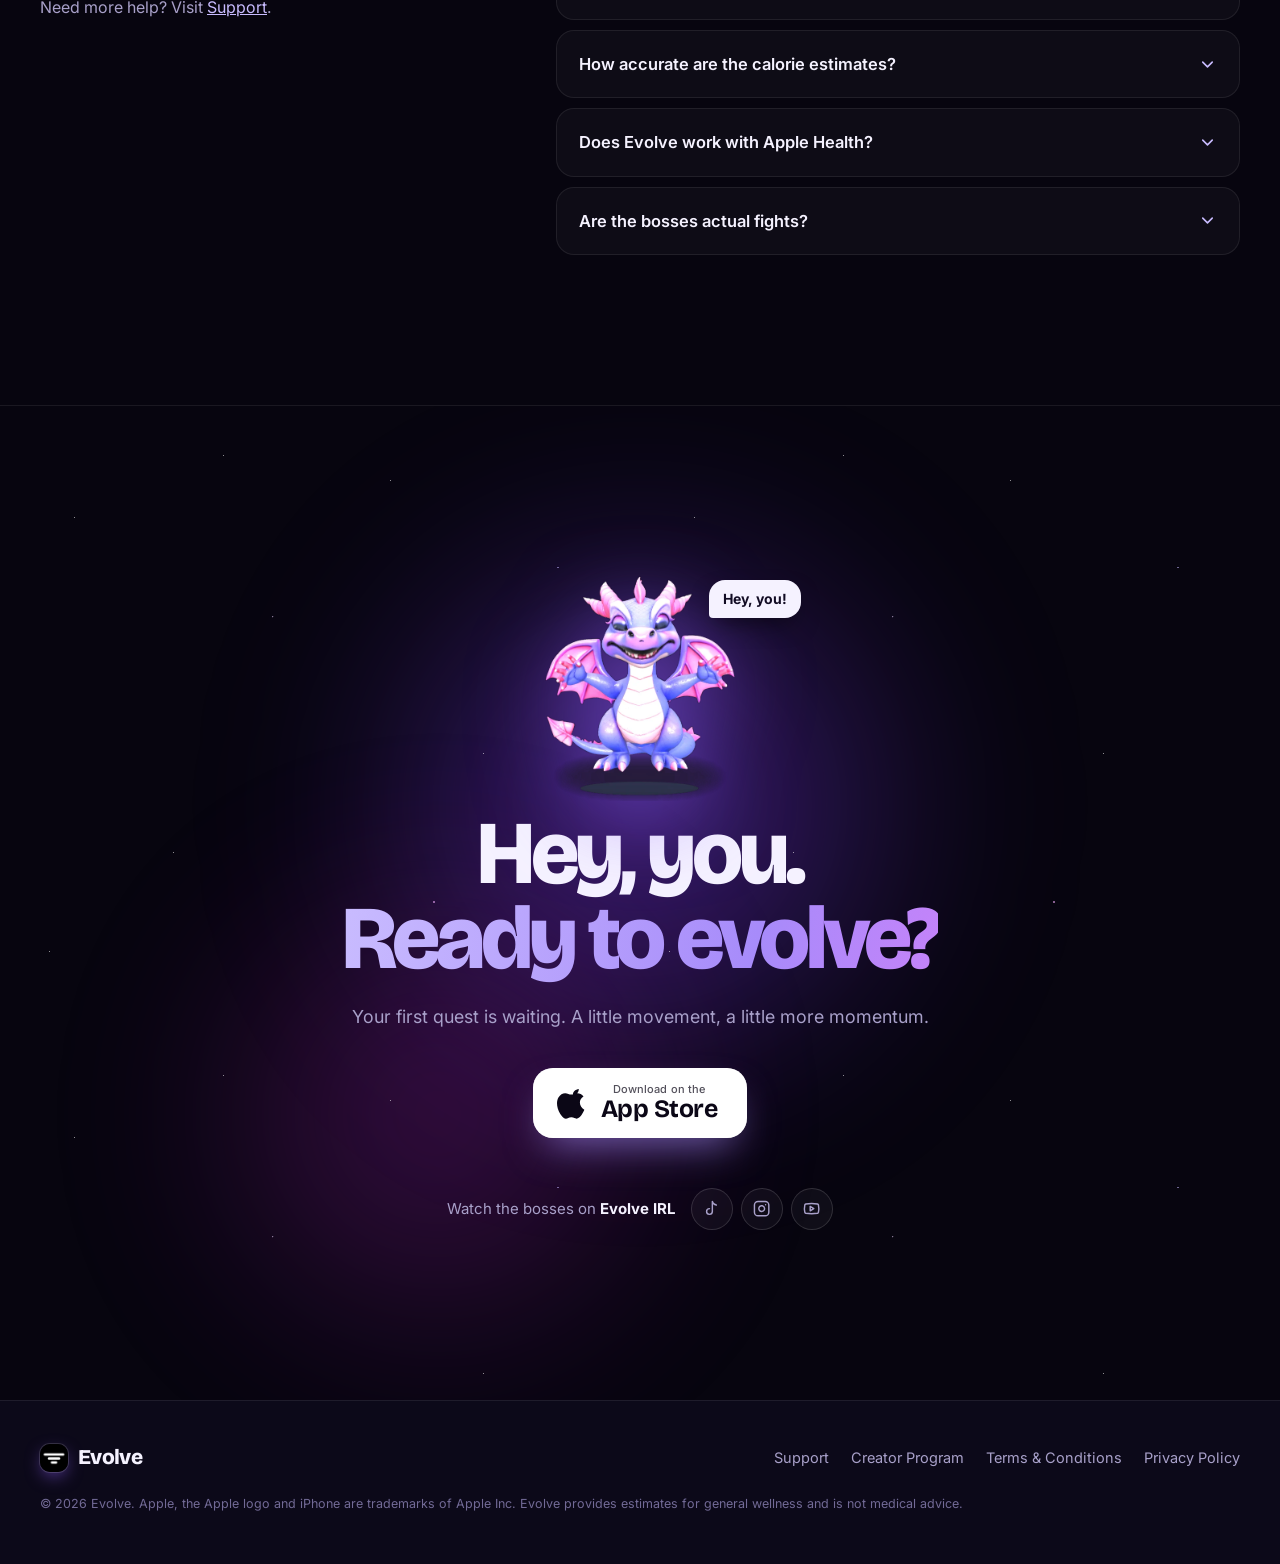
==== commit c28c8721: "Redesign the homepage as an interactive Evolve: Fitness Quest site Replace the single-screen landing" ====
--- a/index.html
+++ b/index.html
@@ -1,135 +1,572 @@
-<!DOCTYPE html>
-<html lang="en">
-  <head>
-    <meta charset="UTF-8" />
-    <meta
-      name="viewport"
-      content="width=device-width, initial-scale=1, viewport-fit=cover"
-    />
-    <title>Evolve | All-in-One Health App</title>
-    <meta
-      name="description"
-      content="Download Evolve on the App Store. Calories, cardio, AI food scan, meditation, and smarter health routines in one app."
-    />
-    <link rel="icon" type="image/svg+xml" href="assets/evolve-app-icon.svg" />
-    <link rel="preconnect" href="https://fonts.googleapis.com" />
-    <link rel="preconnect" href="https://fonts.gstatic.com" crossorigin />
-    <link
-      href="https://fonts.googleapis.com/css2?family=Sora:wght@600;700;800&family=Space+Grotesk:wght@400;500;700&display=swap"
-      rel="stylesheet"
-    />
-    <link rel="stylesheet" href="styles.css" />
-    <script src="site.js" defer></script>
-  </head>
-  <body>
-    <div class="background-haze background-haze-a" aria-hidden="true"></div>
-    <div class="background-haze background-haze-b" aria-hidden="true"></div>
-    <div class="background-rings" aria-hidden="true"></div>
-
-    <div class="site-shell">
-      <header class="topbar">
-        <a class="brand" href="./" aria-label="Evolve landing page">
-          <span class="brand-mark">
-            <img src="assets/evolve-app-icon.svg" alt="Evolve app icon" />
-          </span>
-          <span class="brand-copy">
-            <span class="brand-name">Evolve</span>
-            <span class="brand-tag">All-in-one health app</span>
-          </span>
+<!doctype html>
+<html lang="en" class="no-js">
+<head>
+  <meta charset="utf-8">
+  <meta name="viewport" content="width=device-width, initial-scale=1, viewport-fit=cover">
+  <title>Evolve: Fitness Quest — Level up your real life</title>
+  <meta name="description" content="Evolve turns workouts, cardio, meals and meditation into XP, levels and a 40-stage Journey. Track it all in one iPhone app and watch your real-life effort level you up.">
+  <meta name="theme-color" content="#07050f">
+  <script>document.documentElement.className = "js";</script>
+  <link rel="canonical" href="https://theevolve.app/">
+
+  <meta property="og:type" content="website">
+  <meta property="og:url" content="https://theevolve.app/">
+  <meta property="og:title" content="Evolve: Fitness Quest — Small wins. Big evolution.">
+  <meta property="og:description" content="Workouts, cardio, nutrition and meditation in one app — and every bit of it earns XP toward your next level.">
+  <meta property="og:image" content="https://theevolve.app/assets/img/og.jpg">
+  <meta name="twitter:card" content="summary_large_image">
+  <meta name="apple-itunes-app" content="app-id=6743642232">
+
+  <link rel="icon" type="image/png" sizes="32x32" href="assets/img/favicon-32.png">
+  <link rel="icon" type="image/png" sizes="64x64" href="assets/img/favicon-64.png">
+  <link rel="apple-touch-icon" href="assets/img/apple-touch-icon.png">
+
+  <link rel="preconnect" href="https://fonts.googleapis.com">
+  <link rel="preconnect" href="https://fonts.gstatic.com" crossorigin>
+  <link href="https://fonts.googleapis.com/css2?family=Bricolage+Grotesque:opsz,wght@12..96,500;12..96,700;12..96,800&family=Inter:wght@400;500;600;700&family=JetBrains+Mono:wght@500;700&display=swap" rel="stylesheet">
+  <link rel="stylesheet" href="home.css">
+  <link rel="preload" as="image" href="assets/screens/home.webp">
+</head>
+<body>
+
+<!-- Icon sprite -->
+<svg width="0" height="0" style="position:absolute" aria-hidden="true">
+  <defs>
+    <symbol id="i-check" viewBox="0 0 24 24"><path d="M20 6 9 17l-5-5"/></symbol>
+    <symbol id="i-flame" viewBox="0 0 24 24"><path d="M8.5 14.5A2.5 2.5 0 0 0 11 12c0-1.38-.5-2-1-3-1.072-2.143-.224-4.054 2-6 .5 2.5 2 4.9 4 6.5 2 1.6 3 3.5 3 5.5a7 7 0 1 1-14 0c0-1.153.433-2.294 1-3a2.5 2.5 0 0 0 2.5 2.5z"/></symbol>
+    <symbol id="i-dumbbell" viewBox="0 0 24 24"><path d="m6.5 6.5 11 11"/><path d="m21 21-1-1"/><path d="m3 3 1 1"/><path d="m18 22 4-4"/><path d="m2 6 4-4"/><path d="m3 10 7-7"/><path d="m14 21 7-7"/></symbol>
+    <symbol id="i-utensils" viewBox="0 0 24 24"><path d="M3 2v7c0 1.1.9 2 2 2h4a2 2 0 0 0 2-2V2"/><path d="M7 2v20"/><path d="M21 15V2a5 5 0 0 0-5 5v6c0 1.1.9 2 2 2h3Zm0 0v7"/></symbol>
+    <symbol id="i-sparkles" viewBox="0 0 24 24"><path d="M9.937 15.5A2 2 0 0 0 8.5 14.063l-6.135-1.582a.5.5 0 0 1 0-.962L8.5 9.936A2 2 0 0 0 9.937 8.5l1.582-6.135a.5.5 0 0 1 .963 0L14.063 8.5A2 2 0 0 0 15.5 9.937l6.135 1.581a.5.5 0 0 1 0 .964L15.5 14.063a2 2 0 0 0-1.437 1.437l-1.582 6.135a.5.5 0 0 1-.963 0z"/></symbol>
+    <symbol id="i-activity" viewBox="0 0 24 24"><path d="M22 12h-4l-3 9L9 3l-3 9H2"/></symbol>
+    <symbol id="i-camera" viewBox="0 0 24 24"><path d="M14.5 4h-5L7 7H4a2 2 0 0 0-2 2v9a2 2 0 0 0 2 2h16a2 2 0 0 0 2-2V9a2 2 0 0 0-2-2h-3l-2.5-3z"/><circle cx="12" cy="13" r="3"/></symbol>
+    <symbol id="i-mic" viewBox="0 0 24 24"><path d="M12 2a3 3 0 0 0-3 3v7a3 3 0 0 0 6 0V5a3 3 0 0 0-3-3Z"/><path d="M19 10v2a7 7 0 0 1-14 0v-2"/><path d="M12 19v3"/></symbol>
+    <symbol id="i-barcode" viewBox="0 0 24 24"><path d="M3 7V5a2 2 0 0 1 2-2h2"/><path d="M17 3h2a2 2 0 0 1 2 2v2"/><path d="M21 17v2a2 2 0 0 1-2 2h-2"/><path d="M7 21H5a2 2 0 0 1-2-2v-2"/><path d="M8 7v10"/><path d="M12 7v10"/><path d="M16 7v10"/></symbol>
+    <symbol id="i-map" viewBox="0 0 24 24"><path d="M14.106 5.553a2 2 0 0 0 1.788 0l3.659-1.83A1 1 0 0 1 21 4.619v12.764a1 1 0 0 1-.553.894l-4.553 2.277a2 2 0 0 1-1.788 0l-4.212-2.106a2 2 0 0 0-1.788 0l-3.659 1.83A1 1 0 0 1 3 19.381V6.618a1 1 0 0 1 .553-.894l4.553-2.277a2 2 0 0 1 1.788 0z"/><path d="M15 5.764v15"/><path d="M9 3.236v15"/></symbol>
+    <symbol id="i-heart" viewBox="0 0 24 24"><path d="M19 14c1.49-1.46 3-3.21 3-5.5A5.5 5.5 0 0 0 16.5 3c-1.76 0-3 .5-4.5 2-1.5-1.5-2.74-2-4.5-2A5.5 5.5 0 0 0 2 8.5c0 2.3 1.5 4.05 3 5.5l7 7Z"/></symbol>
+    <symbol id="i-droplet" viewBox="0 0 24 24"><path d="M12 22a7 7 0 0 0 7-7c0-2-1-3.9-3-5.5s-3.5-4-4-6.5c-.5 2.5-2 4.9-4 6.5C6 11.1 5 13 5 15a7 7 0 0 0 7 7z"/></symbol>
+    <symbol id="i-timer" viewBox="0 0 24 24"><path d="M10 2h4"/><path d="m12 14 3-3"/><circle cx="12" cy="14" r="8"/></symbol>
+    <symbol id="i-trophy" viewBox="0 0 24 24"><path d="M6 9H4.5a2.5 2.5 0 0 1 0-5H6"/><path d="M18 9h1.5a2.5 2.5 0 0 0 0-5H18"/><path d="M4 22h16"/><path d="M10 14.66V17c0 .55-.47.98-.97 1.21C7.85 18.75 7 20.24 7 22"/><path d="M14 14.66V17c0 .55.47.98.97 1.21C16.15 18.75 17 20.24 17 22"/><path d="M18 2H6v7a6 6 0 0 0 12 0V2Z"/></symbol>
+    <symbol id="i-swords" viewBox="0 0 24 24"><path d="M14.5 17.5 3 6V3h3l11.5 11.5"/><path d="m13 19 6-6"/><path d="m16 16 4 4"/><path d="m19 21 2-2"/><path d="M14.5 6.5 18 3h3v3l-3.5 3.5"/><path d="m5 14 4 4"/><path d="m7 17-3 3"/><path d="m3 19 2 2"/></symbol>
+    <symbol id="i-arrow" viewBox="0 0 24 24"><path d="M5 12h14"/><path d="m12 5 7 7-7 7"/></symbol>
+    <symbol id="i-down" viewBox="0 0 24 24"><path d="m6 9 6 6 6-6"/></symbol>
+    <symbol id="i-rotate" viewBox="0 0 24 24"><path d="M3 12a9 9 0 1 0 9-9 9.75 9.75 0 0 0-6.74 2.74L3 8"/><path d="M3 3v5h5"/></symbol>
+    <symbol id="i-lock" viewBox="0 0 24 24"><rect width="18" height="11" x="3" y="11" rx="2"/><path d="M7 11V7a5 5 0 0 1 10 0v4"/></symbol>
+    <symbol id="i-zap" viewBox="0 0 24 24"><path d="M4 14a1 1 0 0 1-.78-1.63l9.9-10.2a.5.5 0 0 1 .86.46l-1.92 6.02A1 1 0 0 0 13 10h7a1 1 0 0 1 .78 1.63l-9.9 10.2a.5.5 0 0 1-.86-.46l1.92-6.02A1 1 0 0 0 11 14z"/></symbol>
+    <symbol id="i-bell" viewBox="0 0 24 24"><path d="M6 8a6 6 0 0 1 12 0c0 7 3 9 3 9H3s3-2 3-9"/><path d="M10.3 21a1.94 1.94 0 0 0 3.4 0"/></symbol>
+    <symbol id="i-grid" viewBox="0 0 24 24"><rect width="7" height="7" x="3" y="3" rx="1.5"/><rect width="7" height="7" x="14" y="3" rx="1.5"/><rect width="7" height="7" x="14" y="14" rx="1.5"/><rect width="7" height="7" x="3" y="14" rx="1.5"/></symbol>
+    <symbol id="i-share" viewBox="0 0 24 24"><path d="M4 12v8a2 2 0 0 0 2 2h12a2 2 0 0 0 2-2v-8"/><path d="m16 6-4-4-4 4"/><path d="M12 2v13"/></symbol>
+    <symbol id="i-moon" viewBox="0 0 24 24"><path d="M12 3a6 6 0 0 0 9 9 9 9 0 1 1-9-9Z"/></symbol>
+    <symbol id="i-sprout" viewBox="0 0 24 24"><path d="M7 20h10"/><path d="M10 20c5.5-2.5.8-6.4 3-10"/><path d="M9.5 9.4c1.1.8 1.8 2.2 2.3 3.7-2 .4-3.5.4-4.8-.3-1.2-.6-2.3-1.9-3-4.2 2.8-.5 4.4 0 5.5.8z"/><path d="M14.1 6a7 7 0 0 0-1.1 4c1.9-.1 3.3-.6 4.3-1.4 1-1 1.6-2.3 1.7-4.6-2.7.1-4 1-4.9 2z"/></symbol>
+    <symbol id="i-calendar" viewBox="0 0 24 24"><path d="M8 2v4"/><path d="M16 2v4"/><rect width="18" height="18" x="3" y="4" rx="2"/><path d="M3 10h18"/><path d="m9 16 2 2 4-4"/></symbol>
+    <symbol id="i-chart" viewBox="0 0 24 24"><path d="M3 3v18h18"/><path d="M18 17V9"/><path d="M13 17V5"/><path d="M8 17v-3"/></symbol>
+    <symbol id="i-headphones" viewBox="0 0 24 24"><path d="M3 14h3a2 2 0 0 1 2 2v3a2 2 0 0 1-2 2H5a2 2 0 0 1-2-2v-7a9 9 0 0 1 18 0v7a2 2 0 0 1-2 2h-1a2 2 0 0 1-2-2v-3a2 2 0 0 1 2-2h3"/></symbol>
+    <symbol id="i-route" viewBox="0 0 24 24"><circle cx="6" cy="19" r="3"/><path d="M9 19h8.5a3.5 3.5 0 0 0 0-7h-11a3.5 3.5 0 0 1 0-7H15"/><circle cx="18" cy="5" r="3"/></symbol>
+    <symbol id="i-phone" viewBox="0 0 24 24"><rect width="14" height="20" x="5" y="2" rx="2"/><path d="M12 18h.01"/></symbol>
+    <symbol id="i-instagram" viewBox="0 0 24 24"><rect width="20" height="20" x="2" y="2" rx="5"/><path d="M16 11.37A4 4 0 1 1 12.63 8 4 4 0 0 1 16 11.37z"/><path d="M17.5 6.5h.01"/></symbol>
+    <symbol id="i-youtube" viewBox="0 0 24 24"><path d="M2.5 17a24.12 24.12 0 0 1 0-10 2 2 0 0 1 1.4-1.4 49.56 49.56 0 0 1 16.2 0A2 2 0 0 1 21.5 7a24.12 24.12 0 0 1 0 10 2 2 0 0 1-1.4 1.4 49.55 49.55 0 0 1-16.2 0A2 2 0 0 1 2.5 17"/><path d="m10 15 5-3-5-3z"/></symbol>
+    <symbol id="i-tiktok" viewBox="0 0 24 24"><path d="M9 12a4 4 0 1 0 4 4V2c.5 2.5 2.6 4.6 5.5 5"/></symbol>
+    <symbol id="i-apple" viewBox="0 0 24 24"><path stroke="none" fill="currentColor" d="M16.37 1.43c0 1.14-.42 2.2-1.12 2.98-.84.94-2.2 1.66-3.3 1.57-.14-1.1.41-2.26 1.1-3 .78-.86 2.12-1.5 3.32-1.55ZM20.5 17.1c-.56 1.3-.83 1.88-1.55 3.03-1 1.6-2.42 3.6-4.18 3.62-1.56.01-1.96-1.02-4.08-1-2.12.01-2.56 1.02-4.12 1-1.76-.02-3.1-1.82-4.11-3.42-2.82-4.48-3.12-9.74-1.38-12.53 1.24-1.98 3.2-3.14 5.03-3.14 1.87 0 3.05 1.03 4.6 1.03 1.5 0 2.42-1.03 4.58-1.03 1.64 0 3.37.89 4.6 2.43-4.04 2.22-3.39 8 .61 10.01Z"/></symbol>
+  </defs>
+</svg>
+
+<a class="skip" href="#main">Skip to content</a>
+
+<!-- ================= NAV ================= -->
+<header class="nav" id="nav">
+  <div class="nav-inner">
+    <a class="brand" href="/" aria-label="Evolve home">
+      <img src="assets/img/icon-256.png" alt="" width="34" height="34">
+      <span>Evolve</span>
+    </a>
+    <nav class="nav-links" aria-label="Primary">
+      <a href="#quests">Quests</a>
+      <a href="#journey">Journey</a>
+      <a href="#features">Features</a>
+      <a href="#fridge">Fridge AI</a>
+      <a href="#wardrobe">Wardrobe</a>
+    </nav>
+    <div class="nav-xp" aria-hidden="true" title="You earn XP for scrolling. Obviously.">
+      <span class="nav-lvl">LVL <b id="navLvl">1</b></span>
+      <span class="nav-bar"><i id="navBar"></i></span>
+    </div>
+    <a class="btn btn-sm btn-light" href="https://apps.apple.com/us/app/evolve-calorie-tracker/id6743642232" data-store>
+      <svg class="ic ic-fill"><use href="#i-apple"/></svg> Download
+    </a>
+  </div>
+  <div class="lvl-toast" id="lvlToast" role="status" aria-live="polite"></div>
+</header>
+
+<main id="main">
+
+<!-- ================= HERO ================= -->
+<section class="hero" id="top">
+  <div class="hero-bg" aria-hidden="true">
+    <div class="aurora a1"></div><div class="aurora a2"></div><div class="aurora a3"></div>
+    <div class="stars"></div>
+    <div class="grid-floor"></div>
+  </div>
+
+  <div class="wrap hero-grid">
+    <div class="hero-copy">
+      <span class="pill reveal"><span class="pill-dot"></span>Evolve: Fitness Quest · for iPhone</span>
+      <h1 class="reveal">Small wins.<br><span class="grad-text">Big evolution.</span></h1>
+      <p class="lead reveal">Evolve turns your workouts, walks, meals and mindful minutes into XP, levels and a 40‑stage Journey. Real effort, visible progress, and a few bosses to beat along the way.</p>
+      <div class="hero-cta reveal">
+        <a class="store-btn" href="https://apps.apple.com/us/app/evolve-calorie-tracker/id6743642232" data-store>
+          <svg class="ic ic-fill"><use href="#i-apple"/></svg>
+          <span><small>Download on the</small>App Store</span>
         </a>
-
-        <nav class="topbar-actions" aria-label="Primary">
-          <a class="topbar-link topbar-link-secondary" href="creators/">
-            Creator Program
-          </a>
-          <a
-            class="topbar-link"
-            href="https://apps.apple.com/us/app/evolve-calorie-tracker/id6743642232"
-            target="_blank"
-            rel="noopener noreferrer"
-          >
-            Download
-          </a>
-        </nav>
-      </header>
-
-      <main class="hero">
-        <section class="hero-copy">
-          <p class="eyebrow">HEALTH. CARDIO. NUTRITION. MIND.</p>
-          <h1>Evolve your health in one place.</h1>
-          <p class="lede">
-            Evolve combines calorie tracking, AI food scan, cardio insights,
-            meditation, and smart routine support in a single iPhone app.
-          </p>
-
-          <div class="hero-actions">
-            <a
-              class="download-pill"
-              href="https://apps.apple.com/us/app/evolve-calorie-tracker/id6743642232"
-              target="_blank"
-              rel="noopener noreferrer"
-              aria-label="Download Evolve on the App Store"
-            >
-              <span class="download-kicker">Available now on</span>
-              <span class="download-title">The App Store</span>
-            </a>
+        <a class="btn btn-ghost" href="#quests">Try a quest <svg class="ic"><use href="#i-down"/></svg></a>
+      </div>
+      <ul class="hero-facts reveal" aria-label="Evolve at a glance">
+        <li><b>5</b><span>stats to level</span></li>
+        <li><b>40</b><span>Journey stages</span></li>
+        <li><b>5</b><span>bosses to beat</span></li>
+        <li><b>24</b><span>activity types</span></li>
+      </ul>
+    </div>
+
+    <div class="hero-visual" id="heroVisual" aria-hidden="true">
+      <div class="halo"></div>
+      <div class="orbit o1"><i></i></div>
+      <div class="orbit o2"><i></i></div>
+      <img class="hero-mascot" src="assets/img/mascot.webp" alt="" width="473" height="1100" data-depth="0.5">
+      <div class="phone hero-phone" data-depth="0.25">
+        <div class="screen"><img src="assets/screens/home.webp" alt="" width="600" height="1304"></div>
+      </div>
+      <div class="hud hud-xp" data-depth="1.1">
+        <span class="hud-ico c-green"><svg class="ic"><use href="#i-dumbbell"/></svg></span>
+        <span><small>Workout complete</small><b class="mono">+50 XP</b></span>
+      </div>
+      <div class="hud hud-streak" data-depth="0.9">
+        <img src="assets/img/flame.png" alt="" width="21" height="24">
+        <span><small>Daily streak</small><b>Safe for today</b></span>
+      </div>
+      <div class="hud hud-stage" data-depth="1.4">
+        <span class="hud-num mono">18</span>
+        <span><small>Journey · Stage 18</small><b>Endurance Trial</b></span>
+      </div>
+      <div class="hud hud-stats" data-depth="0.7">
+        <span class="mini-stat"><i style="--c:var(--s-str);--v:.72"></i>STR</span>
+        <span class="mini-stat"><i style="--c:var(--s-car);--v:.9"></i>CAR</span>
+        <span class="mini-stat"><i style="--c:var(--s-mind);--v:.38"></i>MND</span>
+        <span class="mini-stat"><i style="--c:var(--s-nut);--v:.55"></i>NUT</span>
+        <span class="mini-stat"><i style="--c:var(--s-con);--v:.46"></i>CON</span>
+      </div>
+    </div>
+  </div>
+
+  <div class="marquee" aria-hidden="true">
+    <div class="marquee-track">
+      <span>Running</span><span>Walking</span><span>Hiking</span><span>Strength Training</span><span>Cycling</span><span>Yoga</span><span>HIIT</span><span>Rowing</span><span>Boxing Cardio</span><span>Swimming</span><span>Pilates</span><span>Trail Running</span><span>Paddleboarding</span><span>Jump Rope</span><span>Kayaking</span><span>Stair Climbing</span><span>Mountain Biking</span><span>Skating</span>
+      <span>Running</span><span>Walking</span><span>Hiking</span><span>Strength Training</span><span>Cycling</span><span>Yoga</span><span>HIIT</span><span>Rowing</span><span>Boxing Cardio</span><span>Swimming</span><span>Pilates</span><span>Trail Running</span><span>Paddleboarding</span><span>Jump Rope</span><span>Kayaking</span><span>Stair Climbing</span><span>Mountain Biking</span><span>Skating</span>
+    </div>
+  </div>
+</section>
+
+<!-- ================= DAILY QUESTS ================= -->
+<section class="section" id="quests">
+  <div class="wrap split">
+    <div class="split-copy">
+      <span class="eyebrow reveal">01 · Daily quests</span>
+      <h2 class="reveal">Three small wins.<br>One very satisfying bar.</h2>
+      <p class="reveal">Every day, Evolve sets three quests: train, eat, breathe. Finish one and your streak is safe. Finish all three and watch the XP bar move. Go on, tap them.</p>
+      <ul class="ticks reveal">
+        <li><svg class="ic"><use href="#i-flame"/></svg><span><b>One quest keeps your streak alive.</b> A workout, a meal log or a meditation is enough.</span></li>
+        <li><svg class="ic"><use href="#i-bell"/></svg><span><b>Reminders when you want them.</b> Pick the times for workout, meal and water nudges.</span></li>
+        <li><svg class="ic"><use href="#i-grid"/></svg><span><b>Home Screen widgets</b> for progress, nutrition, cardio, food scan and water.</span></li>
+      </ul>
+    </div>
+
+    <div class="quest-card reveal" id="questCard">
+      <div class="qc-head">
+        <div>
+          <span class="mono qc-label">Daily quests</span>
+          <div class="qc-day">Day <b id="qDay">1</b></div>
+        </div>
+        <div class="qc-streak" id="qStreak" data-safe="false">
+          <img src="assets/img/flame.png" alt="" width="18" height="21">
+          <span id="qStreakText">Streak at risk</span>
+        </div>
+      </div>
+
+      <div class="quest-list">
+        <button class="quest" data-xp="50" data-stat="str">
+          <span class="q-check"><svg class="ic"><use href="#i-check"/></svg></span>
+          <span class="q-icon c-red"><svg class="ic"><use href="#i-dumbbell"/></svg></span>
+          <span class="q-text"><b>Complete a workout</b><small>Lift, run, ride, flow — it all counts</small></span>
+          <span class="q-xp mono">+50 XP</span>
+        </button>
+        <button class="quest" data-xp="25" data-stat="nut">
+          <span class="q-check"><svg class="ic"><use href="#i-check"/></svg></span>
+          <span class="q-icon c-orange"><svg class="ic"><use href="#i-utensils"/></svg></span>
+          <span class="q-text"><b>Log a meal</b><small>Photo, voice, barcode, search or manual</small></span>
+          <span class="q-xp mono">+25 XP</span>
+        </button>
+        <button class="quest" data-xp="30" data-stat="mind">
+          <span class="q-check"><svg class="ic"><use href="#i-check"/></svg></span>
+          <span class="q-icon c-blue"><svg class="ic"><use href="#i-sparkles"/></svg></span>
+          <span class="q-text"><b>Meditate</b><small>Even five minutes counts</small></span>
+          <span class="q-xp mono">+30 XP</span>
+        </button>
+      </div>
+
+      <div class="qc-xp">
+        <div class="qc-xp-top">
+          <span class="mono">LVL <b id="qLvl">1</b></span>
+          <span class="mono qc-xp-num"><b id="qXp">0</b> / 100 XP</span>
+        </div>
+        <div class="xpbar"><i id="qBar"></i><span class="xpbar-shine"></span></div>
+      </div>
+
+      <div class="qc-foot">
+        <span id="qMsg">Tap a quest to complete it.</span>
+        <button class="link-btn" id="qNext" hidden>Next day <svg class="ic"><use href="#i-arrow"/></svg></button>
+      </div>
+      <div class="levelup" id="levelUp" aria-hidden="true"><span>LEVEL UP!</span></div>
+    </div>
+  </div>
+</section>
+
+<!-- ================= JOURNEY + BOSSES ================= -->
+<section class="section section-journey" id="journey">
+  <div class="wrap">
+    <div class="center-head">
+      <span class="eyebrow reveal">02 · The Journey</span>
+      <h2 class="reveal">40 stages. 5 regions.<br><span class="grad-text warm">5 bosses who'd rather you didn't.</span></h2>
+      <p class="reveal">Climb from Awakening to Mythic. Every region ends in a boss stage, and the only way past is real life: workouts, streaks, meals and minutes of calm.</p>
+    </div>
+
+    <div class="journey-track reveal" id="journeyTrack" role="tablist" aria-label="Journey regions"></div>
+
+    <div class="arena reveal" id="arena">
+      <div class="arena-stage">
+        <div class="arena-glow"></div>
+        <div class="arena-floor"></div>
+        <div class="boss-wrap" id="bossWrap">
+          <img class="boss-img" id="bossImg" src="assets/bosses/couch-potato-king.webp" alt="The Couch Potato King" width="619" height="640">
+        </div>
+        <div class="dmg-layer" id="dmgLayer" aria-hidden="true"></div>
+        <div class="defeated-stamp" id="defeatStamp" aria-hidden="true">DEFEATED</div>
+      </div>
+
+      <div class="arena-info">
+        <div class="arena-top">
+          <span class="mono arena-region" id="bossRegion">Awakening · Stage 8</span>
+          <span class="mono arena-reward" id="bossReward">+500 XP</span>
+        </div>
+        <h3 id="bossName">Couch Potato King</h3>
+        <p class="boss-taunt" id="bossTaunt">“Just one more episode.”</p>
+
+        <div class="hp">
+          <div class="hp-top"><span class="mono">HP</span><span class="mono" id="hpNum">100 / 100</span></div>
+          <div class="hp-bar"><i id="hpBar"></i><b id="hpGhost"></b></div>
+        </div>
+
+        <div class="req">
+          <span class="mono req-label">To clear this stage in the app</span>
+          <ul id="bossReqs"></ul>
+        </div>
+
+        <div class="arena-actions">
+          <button class="btn btn-attack" id="attackBtn"><svg class="ic"><use href="#i-swords"/></svg><span id="attackLabel">Attack: log a workout</span></button>
+          <button class="btn btn-ghost btn-sm" id="rematchBtn" hidden><svg class="ic"><use href="#i-rotate"/></svg> Rematch</button>
+        </div>
+        <p class="fine">In the app, boss stages are milestones: hit the requirements in real life, then claim the victory. The button mashing is just for this page.</p>
+      </div>
+    </div>
+  </div>
+</section>
+
+<!-- ================= STATS ================= -->
+<section class="section" id="stats">
+  <div class="wrap split split-rev">
+    <div class="split-copy">
+      <span class="eyebrow reveal">03 · Your stats</span>
+      <h2 class="reveal">Five stats.<br><em>One</em> well‑rounded you.</h2>
+      <p class="reveal">Strength, Cardio, Mind, Nutrition and Consistency grow from what you actually do. Your profile turns them into a Balance Score and nudges you toward your lowest stat. Try a few moves and watch the shape change.</p>
+      <div class="stat-actions reveal" id="statActions">
+        <button data-s="0"><svg class="ic"><use href="#i-dumbbell"/></svg>Lift</button>
+        <button data-s="1"><svg class="ic"><use href="#i-activity"/></svg>Run</button>
+        <button data-s="2"><svg class="ic"><use href="#i-sparkles"/></svg>Meditate</button>
+        <button data-s="3"><svg class="ic"><use href="#i-utensils"/></svg>Log a meal</button>
+        <button data-s="4"><svg class="ic"><use href="#i-calendar"/></svg>Show up again</button>
+      </div>
+    </div>
+
+    <div class="stats-card reveal">
+      <div class="radar-wrap">
+        <svg class="radar" id="radar" viewBox="0 0 320 320" role="img" aria-label="Five-stat radar chart"></svg>
+        <div class="balance">
+          <span class="mono">Balance score</span>
+          <b id="balNum">40</b>
+          <small id="balHint">Focus on Mind</small>
+        </div>
+      </div>
+      <ul class="stat-rows" id="statRows"></ul>
+    </div>
+  </div>
+</section>
+
+<!-- ================= FEATURES ================= -->
+<section class="section section-features" id="features">
+  <div class="wrap">
+    <div class="center-head">
+      <span class="eyebrow reveal">04 · The toolkit</span>
+      <h2 class="reveal">One app. The whole quest log.</h2>
+      <p class="reveal">Nutrition, training, cardio and meditation, all feeding the same XP bar. No more juggling five apps to see one day.</p>
+    </div>
+
+    <div class="tabs reveal" role="tablist" aria-label="Feature areas" id="featTabs">
+      <button role="tab" aria-selected="true" data-tab="0" style="--c:var(--s-nut)"><svg class="ic"><use href="#i-utensils"/></svg>Nutrition<i></i></button>
+      <button role="tab" aria-selected="false" data-tab="1" style="--c:var(--s-str)"><svg class="ic"><use href="#i-dumbbell"/></svg>Fitness<i></i></button>
+      <button role="tab" aria-selected="false" data-tab="2" style="--c:var(--s-car)"><svg class="ic"><use href="#i-activity"/></svg>Cardio<i></i></button>
+      <button role="tab" aria-selected="false" data-tab="3" style="--c:var(--s-mind)"><svg class="ic"><use href="#i-moon"/></svg>Mind<i></i></button>
+      <button role="tab" aria-selected="false" data-tab="4" style="--c:var(--s-con)"><svg class="ic"><use href="#i-trophy"/></svg>Progress<i></i></button>
+    </div>
+
+    <div class="feat-stage reveal">
+      <div class="feat-panels">
+        <div class="feat-panel active" role="tabpanel" data-panel="0">
+          <h3>Log food the way that's easiest right now.</h3>
+          <ul class="feat-list">
+            <li><span class="fi c-orange"><svg class="ic"><use href="#i-camera"/></svg></span><div><b>Snap your plate <em class="tag">Premium</em></b><p>Photograph a meal for estimated calories, protein, carbs and fat. Review the portion, then log.</p></div></li>
+            <li><span class="fi c-orange"><svg class="ic"><use href="#i-mic"/></svg></span><div><b>Just say it <em class="tag">Premium</em></b><p>Describe what you ate out loud instead of typing every item.</p></div></li>
+            <li><span class="fi c-orange"><svg class="ic"><use href="#i-barcode"/></svg></span><div><b>Barcode, search or manual</b><p>Scan a packaged food, search the database, or enter the label yourself.</p></div></li>
+            <li><span class="fi c-orange"><svg class="ic"><use href="#i-droplet"/></svg></span><div><b>Calories, macros and water</b><p>Your day by meal, with macro progress, hydration and a weekly calorie chart.</p></div></li>
+          </ul>
+        </div>
+        <div class="feat-panel" role="tabpanel" data-panel="1">
+          <h3>Walk into the gym with a plan.</h3>
+          <ul class="feat-list">
+            <li><span class="fi c-red"><svg class="ic"><use href="#i-sparkles"/></svg></span><div><b>Suggested sessions</b><p>Pick muscle groups, 30, 45, 60 or 90 minutes, and your level. Preview it, regenerate, or start.</p></div></li>
+            <li><span class="fi c-red"><svg class="ic"><use href="#i-dumbbell"/></svg></span><div><b>Log every set</b><p>Weight, reps and completed sets, with session time and total volume tracked as you go.</p></div></li>
+            <li><span class="fi c-red"><svg class="ic"><use href="#i-chart"/></svg></span><div><b>Muscle progress</b><p>See volume per muscle group, when you last trained it, and an estimated recovery read.</p></div></li>
+            <li><span class="fi c-red"><svg class="ic"><use href="#i-trophy"/></svg></span><div><b>Finish strong</b><p>Wrap a session and see your XP, level progress and any personal records.</p></div></li>
+          </ul>
+        </div>
+        <div class="feat-panel" role="tabpanel" data-panel="2">
+          <h3>Every walk counts as a quest.</h3>
+          <ul class="feat-list">
+            <li><span class="fi c-green"><svg class="ic"><use href="#i-activity"/></svg></span><div><b>GPS tracking</b><p>Runs, walks, hikes, rides, paddles and more, with route, distance, pace and elevation when available.</p></div></li>
+            <li><span class="fi c-green"><svg class="ic"><use href="#i-route"/></svg></span><div><b>Find or draw a route</b><p>Discover nearby routes by distance and difficulty, or tap out your own loop and save it.</p></div></li>
+            <li><span class="fi c-green"><svg class="ic"><use href="#i-phone"/></svg></span><div><b>Live Activities</b><p>Keep your session stats on the Lock Screen and Dynamic Island.</p></div></li>
+            <li><span class="fi c-green"><svg class="ic"><use href="#i-share"/></svg></span><div><b>Make the post</b><p>Turn a finished session into a photo with your stats, or export a transparent route overlay.</p></div></li>
+          </ul>
+        </div>
+        <div class="feat-panel" role="tabpanel" data-panel="3">
+          <h3>Make room for a five‑minute reset.</h3>
+          <ul class="feat-list">
+            <li><span class="fi c-blue"><svg class="ic"><use href="#i-headphones"/></svg></span><div><b>Sleep, Calm, Focus, Stress</b><p>Browse audio sessions by what you need, and favorite the ones you love.</p></div></li>
+            <li><span class="fi c-blue"><svg class="ic"><use href="#i-timer"/></svg></span><div><b>Quick sessions</b><p>Start a 5, 10, 15 or 30‑minute meditation in a tap.</p></div></li>
+            <li><span class="fi c-blue"><svg class="ic"><use href="#i-sprout"/></svg></span><div><b>Grow a Mind Garden</b><p>Plants, a growing tree and collectible creatures, all fed by your sessions.</p></div></li>
+            <li><span class="fi c-blue"><svg class="ic"><use href="#i-moon"/></svg></span><div><b>Keeps playing</b><p>Audio continues with a mini player while you check the rest of your day.</p></div></li>
+          </ul>
+        </div>
+        <div class="feat-panel" role="tabpanel" data-panel="4">
+          <h3>Watch your consistency build.</h3>
+          <ul class="feat-list">
+            <li><span class="fi c-yellow"><svg class="ic"><use href="#i-zap"/></svg></span><div><b>XP, levels and streaks</b><p>Supported activities earn XP toward your next level, and one qualifying activity a day keeps your streak going.</p></div></li>
+            <li><span class="fi c-yellow"><svg class="ic"><use href="#i-grid"/></svg></span><div><b>26‑week heatmap</b><p>Half a year of training, at a glance.</p></div></li>
+            <li><span class="fi c-yellow"><svg class="ic"><use href="#i-trophy"/></svg></span><div><b>Badges and achievements</b><p>Unlock milestones for workouts, distance, meditation, nutrition and streaks, then share them.</p></div></li>
+            <li><span class="fi c-yellow"><svg class="ic"><use href="#i-chart"/></svg></span><div><b>Global leaderboard</b><p>See where your all‑time XP ranks, podium included.</p></div></li>
+          </ul>
+        </div>
+      </div>
+
+      <div class="feat-phone">
+        <div class="phone">
+          <div class="screen">
+            <img class="fs active" src="assets/screens/fridge-log.webp" alt="Logging a recipe as a meal with calories and macros" width="600" height="1378" loading="lazy">
+            <img class="fs" src="assets/screens/tour-workouts.webp" alt="Evolve workout suggestions screen" width="600" height="1304" loading="lazy">
+            <img class="fs" src="assets/screens/cardio.webp" alt="Evolve cardio stats and routes screen" width="600" height="1304" loading="lazy">
+            <img class="fs" src="assets/screens/mind.webp" alt="Evolve Mind tab with quick sessions and the Mind Garden" width="600" height="1304" loading="lazy">
+            <img class="fs" src="assets/screens/profile-stats.webp" alt="Evolve profile with balance score, heatmap and badges" width="600" height="1304" loading="lazy">
           </div>
-
-          <p class="legal-links">
-            <a href="support/">Support</a>
-            <span aria-hidden="true">•</span>
-            <a href="creators/">Creator Program</a>
-            <span aria-hidden="true">•</span>
-            <a href="terms.html">Terms &amp; Conditions</a>
-            <span aria-hidden="true">•</span>
-            <a href="privacy.html">Privacy Policy</a>
-          </p>
-
-          <div class="value-strip" aria-label="Core Evolve features">
-            <span>Calorie Tracking</span>
-            <span>AI Food Scan</span>
-            <span>Cardio</span>
-            <span>Meditation</span>
-            <span>Recipe Ideas</span>
-          </div>
-        </section>
-
-        <section class="poster-stage" aria-label="Evolve app feature preview">
-          <div class="stage-glow stage-glow-left" aria-hidden="true"></div>
-          <div class="stage-glow stage-glow-right" aria-hidden="true"></div>
-          <div class="stage-floor" aria-hidden="true"></div>
-
-          <div class="showcase-stage">
-            <div class="showcase-slide is-active" data-slide>
-              <img
-                src="assets/fridge-poster.jpg"
-                alt="Evolve fridge recipe suggestions feature"
-              />
-            </div>
-
-            <div class="showcase-slide" data-slide>
-              <img
-                src="assets/track-poster.jpg"
-                alt="Evolve calorie tracking feature poster"
-              />
-            </div>
-
-            <div class="showcase-slide" data-slide>
-              <img
-                src="assets/scan-poster.jpg"
-                alt="Evolve AI scan feature poster"
-              />
-            </div>
-
-            <div class="showcase-slide" data-slide>
-              <img
-                src="assets/meditate-poster.jpg"
-                alt="Evolve meditation feature poster"
-              />
-            </div>
-          </div>
-        </section>
-      </main>
-    </div>
-  </body>
+        </div>
+        <div class="health-chip"><svg class="ic"><use href="#i-heart"/></svg>Works with Apple Health</div>
+      </div>
+    </div>
+  </div>
+</section>
+
+<!-- ================= FRIDGE AI ================= -->
+<section class="section" id="fridge">
+  <div class="wrap fridge-grid">
+    <div class="fridge-copy">
+      <span class="eyebrow reveal">05 · Fridge AI <em class="tag">Premium</em></span>
+      <h2 class="reveal">What's in your fridge?<br><span class="grad-text cool">Dinner, apparently.</span></h2>
+      <p class="reveal">Snap your fridge. Evolve spots the ingredients, you choose what to use, and it suggests recipes with cooking time and estimated macros. Make one, then log it in a tap.</p>
+      <ol class="steps reveal">
+        <li><b>Snap</b><span>Photo of your fridge</span></li>
+        <li><b>Pick</b><span>Choose your ingredients</span></li>
+        <li><b>Cook</b><span>Get recipe ideas</span></li>
+        <li><b>Log</b><span>Add it to your day</span></li>
+      </ol>
+
+      <div class="fridge-demo reveal">
+        <div class="fd-head">
+          <span class="mono"><b id="fdCount">17</b> of 17 selected</span>
+          <span><button class="link-btn" id="fdAll">Select all</button> · <button class="link-btn" id="fdNone">Clear</button></span>
+        </div>
+        <div class="chips" id="fdChips"></div>
+        <div class="recipes" id="fdRecipes"></div>
+        <p class="fine">Ingredients and recipes from a real Fridge AI scan. AI can miss items, recipes may need a few extras, and fridge scans have a daily limit.</p>
+      </div>
+    </div>
+
+    <div class="fridge-phone reveal">
+      <div class="phone">
+        <div class="screen">
+          <video src="assets/video/fridge-scan.mp4" poster="assets/video/fridge-poster.jpg" autoplay muted loop playsinline preload="none" aria-label="Screen recording: scanning a fridge, selecting ingredients and getting recipe ideas"></video>
+        </div>
+      </div>
+      <div class="scan-tag mono"><span class="scan-dot"></span>Scanning fridge…</div>
+    </div>
+  </div>
+</section>
+
+<!-- ================= BADGES ================= -->
+<section class="section section-badges" id="badges">
+  <div class="wrap">
+    <div class="center-head">
+      <span class="eyebrow reveal">06 · Trophy shelf</span>
+      <h2 class="reveal">Small milestones.<br>Screenshot‑worthy moments.</h2>
+      <p class="reveal">From your first workout to your 365th meditation, badges mark the moments that matter. Tap one to unlock it. Here, anyway; in the app you'll have to earn it.</p>
+    </div>
+    <div class="shelf-meta reveal"><span class="mono"><b id="badgeCount">0</b> / 14 unlocked</span><span class="mono shelf-desc" id="badgeDesc">Tap a badge</span></div>
+    <div class="shelf reveal" id="shelf"></div>
+  </div>
+</section>
+
+<!-- ================= WARDROBE ================= -->
+<section class="section section-wardrobe" id="wardrobe">
+  <div class="wrap">
+    <div class="center-head">
+      <span class="eyebrow reveal">07 · The wardrobe</span>
+      <h2 class="reveal">Suit up.<br>Then climb the podium.</h2>
+      <p class="reveal">Try on suits from the Gear, Style, Premium and Ranked collections before you equip them. The podium suits are different: only the player holding that exact global rank can wear one.</p>
+    </div>
+
+    <div class="toggles reveal">
+      <div class="seg" role="group" aria-label="Character">
+        <button aria-pressed="true" data-g="male">Male</button>
+        <button aria-pressed="false" data-g="female">Female</button>
+      </div>
+      <div class="seg" role="group" aria-label="Apex GOAT style">
+        <button aria-pressed="true" data-goat="classic">Classic GOAT</button>
+        <button aria-pressed="false" data-goat="heroic">Heroic GOAT</button>
+      </div>
+    </div>
+
+    <div class="podium reveal" id="podium">
+      <figure class="pod pod-2">
+        <img src="assets/suits/grand-champion-male.webp" data-suit="grand-champion" alt="Grand Champion suit" loading="lazy" width="556" height="760">
+        <figcaption><span class="rank mono">#2</span><b>Grand Champion</b><small>Global rank #2 only</small></figcaption>
+        <div class="block"><span>2</span></div>
+      </figure>
+      <figure class="pod pod-1">
+        <div class="crown-glow"></div>
+        <img src="assets/suits/apex-goat-classic.webp" id="goatImg" alt="Apex GOAT suit" loading="lazy" width="418" height="760">
+        <figcaption><span class="rank mono">#1</span><b>Apex GOAT</b><small>Exactly one person on Earth</small></figcaption>
+        <div class="block"><span>1</span></div>
+      </figure>
+      <figure class="pod pod-3">
+        <img src="assets/suits/podium-champion-male.webp" data-suit="podium-champion" alt="Podium Champion suit" loading="lazy" width="414" height="760">
+        <figcaption><span class="rank mono">#3</span><b>Podium Champion</b><small>Global rank #3 only</small></figcaption>
+        <div class="block"><span>3</span></div>
+      </figure>
+    </div>
+
+    <div class="rack-head reveal">
+      <h3>More suits to try on</h3>
+      <div class="rack-nav">
+        <button class="round" id="rackPrev" aria-label="Scroll suits left"><svg class="ic" style="transform:rotate(180deg)"><use href="#i-arrow"/></svg></button>
+        <button class="round" id="rackNext" aria-label="Scroll suits right"><svg class="ic"><use href="#i-arrow"/></svg></button>
+      </div>
+    </div>
+    <div class="rack reveal" id="rack"></div>
+  </div>
+</section>
+
+<!-- ================= FAQ ================= -->
+<section class="section" id="faq">
+  <div class="wrap faq-grid">
+    <div>
+      <span class="eyebrow reveal">08 · FAQ</span>
+      <h2 class="reveal">Questions,<br>answered.</h2>
+      <p class="reveal">Need more help? Visit <a href="/support/">Support</a>.</p>
+    </div>
+    <div class="faq reveal">
+      <details>
+        <summary>What is Evolve: Fitness Quest?<svg class="ic"><use href="#i-down"/></svg></summary>
+        <p>An iPhone app that puts workouts, cardio, nutrition and meditation in one place, then turns what you log into XP, levels, five stats and a 40‑stage Journey. The idea is simple: your real‑life effort should be something you can see.</p>
+      </details>
+      <details>
+        <summary>Do I have to finish all three daily quests to keep my streak?<svg class="ic"><use href="#i-down"/></svg></summary>
+        <p>No. One qualifying workout, meal log or meditation keeps your streak alive for the day. The other two quests are extra XP.</p>
+      </details>
+      <details>
+        <summary>What comes with Premium?<svg class="ic"><use href="#i-down"/></svg></summary>
+        <p>Premium unlocks the AI features: photo food scanning, voice food logging and Fridge AI, which has a daily scan limit. It also includes the Hero Collection suits. Current pricing is on the App Store listing.</p>
+      </details>
+      <details>
+        <summary>How accurate are the calorie estimates?<svg class="ic"><use href="#i-down"/></svg></summary>
+        <p>Photo and voice logs are AI estimates, not lab measurements. You see what was detected, adjust the portion, and choose the meal before anything gets logged.</p>
+      </details>
+      <details>
+        <summary>Does Evolve work with Apple Health?<svg class="ic"><use href="#i-down"/></svg></summary>
+        <p>Yes. With your permission, Evolve can read available steps, distance, active calories, heart rate and workouts from Apple Health, and import supported workouts, including routes when they're available.</p>
+      </details>
+      <details>
+        <summary>Are the bosses actual fights?<svg class="ic"><use href="#i-down"/></svg></summary>
+        <p>They're milestones. Each boss guards the last stage of a region on your Journey. Meet its real‑life requirements (workouts, streaks, meditation minutes, meals) and you claim the victory.</p>
+      </details>
+    </div>
+  </div>
+</section>
+
+<!-- ================= CTA ================= -->
+<section class="cta" id="download">
+  <div class="cta-bg" aria-hidden="true"><div class="aurora a1"></div><div class="aurora a2"></div><div class="stars"></div></div>
+  <div class="wrap cta-inner">
+    <button class="dragon" id="dragon" aria-label="Say hi to the dragon">
+      <img src="assets/img/dragon.webp" alt="" width="471" height="558" loading="lazy">
+      <span class="dragon-bubble" id="dragonBubble">Hey, you!</span>
+    </button>
+    <h2 class="reveal">Hey, you.<br><span class="grad-text">Ready to evolve?</span></h2>
+    <p class="reveal">Your first quest is waiting. A little movement, a little more momentum.</p>
+    <a class="store-btn store-btn-lg reveal" href="https://apps.apple.com/us/app/evolve-calorie-tracker/id6743642232" data-store>
+      <svg class="ic ic-fill"><use href="#i-apple"/></svg>
+      <span><small>Download on the</small>App Store</span>
+    </a>
+    <div class="irl reveal">
+      <span>Watch the bosses on <b>Evolve IRL</b></span>
+      <div class="socials">
+        <a href="https://www.tiktok.com/@evolveirlshow" aria-label="Evolve IRL on TikTok" rel="noopener" target="_blank"><svg class="ic"><use href="#i-tiktok"/></svg></a>
+        <a href="https://www.instagram.com/evolveirlshow/" aria-label="Evolve IRL on Instagram" rel="noopener" target="_blank"><svg class="ic"><use href="#i-instagram"/></svg></a>
+        <a href="https://www.youtube.com/@EvolveIRLShow" aria-label="Evolve IRL on YouTube" rel="noopener" target="_blank"><svg class="ic"><use href="#i-youtube"/></svg></a>
+      </div>
+    </div>
+  </div>
+</section>
+
+</main>
+
+<footer class="footer">
+  <div class="wrap footer-inner">
+    <a class="brand" href="/"><img src="assets/img/icon-256.png" alt="" width="28" height="28" loading="lazy"><span>Evolve</span></a>
+    <nav aria-label="Footer">
+      <a href="/support/">Support</a>
+      <a href="/creators/">Creator Program</a>
+      <a href="/terms.html">Terms &amp; Conditions</a>
+      <a href="/privacy.html">Privacy Policy</a>
+    </nav>
+    <p class="legal">© <span id="year">2026</span> Evolve. Apple, the Apple logo and iPhone are trademarks of Apple Inc. Evolve provides estimates for general wellness and is not medical advice.</p>
+  </div>
+</footer>
+
+<canvas id="confetti" aria-hidden="true"></canvas>
+<script src="home.js" defer></script>
+</body>
 </html>
--- a/home.css
+++ b/home.css
@@ -0,0 +1,774 @@
+/* ==========================================================
+   Evolve: Fitness Quest — site styles
+   ========================================================== */
+
+:root {
+  --bg: #07050f;
+  --bg-2: #0c0919;
+  --panel: #110d22;
+  --panel-2: #171230;
+  --glass: rgba(255, 255, 255, 0.04);
+  --glass-2: rgba(255, 255, 255, 0.07);
+  --line: rgba(255, 255, 255, 0.08);
+  --line-2: rgba(255, 255, 255, 0.14);
+  --text: #f5f2ff;
+  --muted: #a8a0c9;
+  --dim: #726a96;
+
+  --violet: #8b5cf6;
+  --lilac: #a78bfa;
+  --lavender: #c9bcff;
+  --magenta: #d946ef;
+  --pink: #f472b6;
+  --gold: #fbbf24;
+  --green: #4ade80;
+
+  --s-str: #ff6b81;
+  --s-car: #4ade80;
+  --s-mind: #818cf8;
+  --s-nut: #fb923c;
+  --s-con: #facc15;
+
+  --grad: linear-gradient(100deg, #c9bcff 0%, #a78bfa 35%, #e879f9 70%, #f9a8d4 100%);
+  --grad-btn: linear-gradient(135deg, #b4a3ff 0%, #8b5cf6 55%, #c026d3 100%);
+
+  --radius: 22px;
+  --radius-lg: 32px;
+  --shadow: 0 30px 80px -30px rgba(0, 0, 0, 0.8);
+  --font-display: "Bricolage Grotesque", "Inter", system-ui, sans-serif;
+  --font-body: "Inter", system-ui, -apple-system, "Segoe UI", sans-serif;
+  --font-mono: "JetBrains Mono", ui-monospace, "SF Mono", Menlo, monospace;
+  --ease: cubic-bezier(.2, .8, .2, 1);
+  --spring: cubic-bezier(.34, 1.56, .64, 1);
+  color-scheme: dark;
+}
+
+*, *::before, *::after { box-sizing: border-box; }
+html { scroll-behavior: smooth; -webkit-text-size-adjust: 100%; }
+body {
+  margin: 0;
+  background: var(--bg);
+  color: var(--text);
+  font-family: var(--font-body);
+  font-size: 17px;
+  line-height: 1.6;
+  -webkit-font-smoothing: antialiased;
+  overflow-x: hidden;
+}
+img, video, svg { display: block; max-width: 100%; }
+[hidden] { display: none !important; }
+a { color: inherit; }
+button { font: inherit; color: inherit; cursor: pointer; }
+h1, h2, h3 { font-family: var(--font-display); line-height: 1.02; letter-spacing: -0.035em; margin: 0; font-weight: 800; }
+p { margin: 0; }
+::selection { background: rgba(167, 139, 250, .45); }
+:focus-visible { outline: 2px solid var(--lavender); outline-offset: 3px; border-radius: 8px; }
+
+.skip { position: absolute; left: -999px; top: 8px; background: var(--text); color: var(--bg); padding: 8px 14px; border-radius: 10px; z-index: 100; }
+.skip:focus { left: 8px; }
+
+.wrap { width: min(1200px, 100% - 40px); margin-inline: auto; }
+.mono { font-family: var(--font-mono); letter-spacing: 0.02em; }
+
+.ic { width: 1.15em; height: 1.15em; fill: none; stroke: currentColor; stroke-width: 2; stroke-linecap: round; stroke-linejoin: round; flex: none; }
+.ic-fill { fill: currentColor; stroke: none; }
+
+.grad-text {
+  background: var(--grad);
+  -webkit-background-clip: text; background-clip: text;
+  color: transparent;
+  background-size: 200% 100%;
+  animation: shimmer 8s ease-in-out infinite alternate;
+}
+.grad-text.warm { background-image: linear-gradient(100deg, #fde68a, #fb923c 40%, #f472b6 80%, #c084fc); background-size: 200% 100%; }
+.grad-text.cool { background-image: linear-gradient(100deg, #86efac, #5eead4 40%, #a5b4fc 80%, #e9d5ff); background-size: 200% 100%; }
+@keyframes shimmer { to { background-position: 100% 0; } }
+
+.c-green { --c: var(--s-car); }
+.c-red { --c: var(--s-str); }
+.c-orange { --c: var(--s-nut); }
+.c-blue { --c: var(--s-mind); }
+.c-yellow { --c: var(--s-con); }
+
+.tag {
+  font-style: normal; font-family: var(--font-mono); font-size: 10px; font-weight: 700;
+  letter-spacing: .1em; text-transform: uppercase;
+  padding: 3px 7px; border-radius: 6px; vertical-align: 2px; margin-left: 6px;
+  color: #f5d0fe; background: rgba(217, 70, 239, .16); border: 1px solid rgba(217, 70, 239, .35);
+}
+
+/* ---------- buttons ---------- */
+.btn {
+  display: inline-flex; align-items: center; gap: 10px;
+  padding: 14px 22px; border-radius: 999px; border: 1px solid var(--line-2);
+  background: var(--glass); color: var(--text); text-decoration: none; font-weight: 600; font-size: 15px;
+  transition: transform .25s var(--spring), background .2s, border-color .2s, box-shadow .25s;
+}
+.btn:hover { transform: translateY(-2px); background: var(--glass-2); border-color: rgba(255, 255, 255, .24); }
+.btn:active { transform: translateY(0) scale(.98); }
+.btn-sm { padding: 9px 16px; font-size: 14px; }
+.btn-light { background: var(--text); color: #120c24; border-color: transparent; }
+.btn-light:hover { background: #fff; box-shadow: 0 10px 30px -8px rgba(201, 188, 255, .6); }
+.btn-ghost { background: transparent; }
+.link-btn { background: none; border: 0; padding: 0; color: var(--lavender); font-weight: 600; font-size: 14px; display: inline-flex; align-items: center; gap: 6px; }
+.link-btn:hover { color: #fff; }
+
+.store-btn {
+  display: inline-flex; align-items: center; gap: 12px;
+  padding: 12px 24px 12px 20px; border-radius: 16px;
+  background: #fff; color: #0b0716; text-decoration: none;
+  box-shadow: 0 18px 40px -14px rgba(167, 139, 250, .7), 0 0 0 1px rgba(255, 255, 255, .5) inset;
+  transition: transform .3s var(--spring), box-shadow .3s;
+}
+.store-btn .ic { width: 28px; height: 28px; }
+.store-btn span { display: flex; flex-direction: column; font-family: var(--font-display); font-size: 21px; font-weight: 700; line-height: 1.05; letter-spacing: -.02em; }
+.store-btn small { font-family: var(--font-body); font-size: 11px; font-weight: 500; letter-spacing: .01em; opacity: .7; }
+.store-btn:hover { transform: translateY(-3px) rotate(-1deg); box-shadow: 0 24px 50px -14px rgba(217, 70, 239, .75), 0 0 0 1px rgba(255, 255, 255, .5) inset; }
+.store-btn-lg { padding: 16px 30px 16px 24px; border-radius: 20px; }
+.store-btn-lg span { font-size: 25px; }
+.store-btn-lg .ic { width: 32px; height: 32px; }
+
+.pill {
+  display: inline-flex; align-items: center; gap: 10px;
+  padding: 7px 14px 7px 10px; border-radius: 999px;
+  border: 1px solid var(--line-2); background: rgba(255, 255, 255, .04);
+  backdrop-filter: blur(10px); -webkit-backdrop-filter: blur(10px);
+  font-size: 13.5px; color: var(--lavender); font-weight: 500;
+}
+.pill-dot { width: 8px; height: 8px; border-radius: 50%; background: var(--green); box-shadow: 0 0 0 4px rgba(74, 222, 128, .18); animation: pulse 2s infinite; }
+@keyframes pulse { 50% { box-shadow: 0 0 0 7px rgba(74, 222, 128, 0); } }
+
+.eyebrow {
+  display: inline-flex; align-items: center; gap: 4px;
+  font-family: var(--font-mono); font-size: 12.5px; font-weight: 700;
+  letter-spacing: .16em; text-transform: uppercase; color: var(--lilac);
+  margin-bottom: 18px;
+}
+.fine, .section .fine { font-size: 12.5px; color: var(--dim); line-height: 1.5; max-width: none; }
+
+/* ---------- reveal ---------- */
+.js .reveal { opacity: 0; transform: translateY(26px); transition: opacity .9s var(--ease), transform .9s var(--ease); }
+.js .reveal.in { opacity: 1; transform: none; }
+
+/* ==========================================================
+   NAV
+   ========================================================== */
+.nav { position: fixed; inset: 0 0 auto; z-index: 50; padding: 14px 0; transition: padding .3s var(--ease); }
+.nav-inner {
+  width: min(1240px, 100% - 24px); margin-inline: auto;
+  display: flex; align-items: center; gap: 24px;
+  padding: 10px 10px 10px 18px; border-radius: 999px;
+  border: 1px solid transparent;
+  transition: background .3s, border-color .3s, box-shadow .3s;
+}
+.nav.scrolled { padding: 10px 0; }
+.nav.scrolled .nav-inner {
+  background: rgba(14, 10, 28, .72);
+  border-color: var(--line);
+  backdrop-filter: blur(18px) saturate(1.4); -webkit-backdrop-filter: blur(18px) saturate(1.4);
+  box-shadow: 0 20px 50px -25px rgba(0, 0, 0, .9);
+}
+.brand { display: inline-flex; align-items: center; gap: 10px; text-decoration: none; font-family: var(--font-display); font-weight: 800; font-size: 21px; letter-spacing: -.03em; }
+.brand img { border-radius: 10px; box-shadow: 0 0 0 1px rgba(255, 255, 255, .14), 0 6px 18px -4px rgba(139, 92, 246, .7); }
+.nav-links { display: flex; gap: 4px; margin-left: 8px; }
+.nav-links a { text-decoration: none; color: var(--muted); font-size: 14.5px; font-weight: 500; padding: 8px 12px; border-radius: 999px; transition: color .2s, background .2s; }
+.nav-links a:hover, .nav-links a.active { color: var(--text); background: rgba(255, 255, 255, .06); }
+.nav-xp { margin-left: auto; display: flex; align-items: center; gap: 10px; }
+.nav-lvl { font-family: var(--font-mono); font-size: 11.5px; color: var(--muted); letter-spacing: .08em; }
+.nav-lvl b { color: var(--text); }
+.nav-bar { width: 92px; height: 6px; border-radius: 6px; background: rgba(255, 255, 255, .08); overflow: hidden; }
+.nav-bar i { display: block; height: 100%; width: 0; border-radius: inherit; background: var(--grad-btn); box-shadow: 0 0 12px rgba(217, 70, 239, .8); transition: width .15s linear; }
+.lvl-toast {
+  position: absolute; right: max(24px, calc(50% - 600px)); top: 74px;
+  padding: 8px 14px; border-radius: 12px; font-family: var(--font-mono); font-size: 12px; font-weight: 700;
+  background: var(--panel-2); border: 1px solid rgba(167, 139, 250, .4); color: var(--lavender);
+  box-shadow: 0 10px 30px -10px rgba(139, 92, 246, .8);
+  opacity: 0; transform: translateY(-8px) scale(.96); pointer-events: none;
+  transition: opacity .3s, transform .4s var(--spring);
+}
+.lvl-toast.show { opacity: 1; transform: none; }
+
+/* ==========================================================
+   HERO
+   ========================================================== */
+.hero { position: relative; padding: 150px 0 0; overflow: hidden; isolation: isolate; }
+.hero-bg { position: absolute; inset: 0; z-index: -1; }
+.aurora { position: absolute; border-radius: 50%; filter: blur(90px); opacity: .55; will-change: transform; }
+.a1 { width: 720px; height: 720px; left: 48%; top: -240px; background: radial-gradient(circle, #7c3aed, transparent 65%); animation: drift1 18s ease-in-out infinite alternate; }
+.a2 { width: 620px; height: 620px; left: -200px; top: 180px; background: radial-gradient(circle, #c026d3, transparent 65%); opacity: .32; animation: drift2 22s ease-in-out infinite alternate; }
+.a3 { width: 520px; height: 520px; right: -160px; top: 420px; background: radial-gradient(circle, #2563eb, transparent 65%); opacity: .3; animation: drift1 26s ease-in-out infinite alternate-reverse; }
+@keyframes drift1 { to { transform: translate(-80px, 60px) scale(1.1); } }
+@keyframes drift2 { to { transform: translate(90px, -50px) scale(1.15); } }
+.stars {
+  position: absolute; inset: 0; opacity: .55;
+  background-image:
+    radial-gradient(1px 1px at 12% 18%, #fff 50%, transparent 51%),
+    radial-gradient(1px 1px at 28% 72%, #fff 50%, transparent 51%),
+    radial-gradient(1.5px 1.5px at 44% 34%, #e9d5ff 50%, transparent 51%),
+    radial-gradient(1px 1px at 63% 12%, #fff 50%, transparent 51%),
+    radial-gradient(1px 1px at 78% 56%, #fff 50%, transparent 51%),
+    radial-gradient(1.5px 1.5px at 90% 26%, #c4b5fd 50%, transparent 51%),
+    radial-gradient(1px 1px at 8% 88%, #fff 50%, transparent 51%),
+    radial-gradient(1px 1px at 54% 90%, #fff 50%, transparent 51%),
+    radial-gradient(1px 1px at 36% 8%, #fff 50%, transparent 51%),
+    radial-gradient(1.5px 1.5px at 70% 80%, #f0abfc 50%, transparent 51%);
+  background-size: 620px 620px;
+  animation: twinkle 6s ease-in-out infinite alternate;
+}
+@keyframes twinkle { to { opacity: .25; } }
+.grid-floor {
+  position: absolute; left: -10%; right: -10%; bottom: 0; height: 360px;
+  background-image: linear-gradient(rgba(167, 139, 250, .14) 1px, transparent 1px), linear-gradient(90deg, rgba(167, 139, 250, .14) 1px, transparent 1px);
+  background-size: 64px 64px;
+  transform: perspective(500px) rotateX(62deg); transform-origin: bottom;
+  mask-image: linear-gradient(to top, #000 0%, transparent 85%); -webkit-mask-image: linear-gradient(to top, #000 0%, transparent 85%);
+}
+
+.hero-grid { display: grid; grid-template-columns: 1.05fr 1fr; gap: 40px; align-items: center; min-height: 640px; }
+.hero h1 { font-size: clamp(54px, 7.6vw, 108px); margin: 24px 0 24px; letter-spacing: -0.045em; line-height: .95; }
+.lead { font-size: clamp(17px, 1.4vw, 20px); color: var(--muted); max-width: 530px; line-height: 1.6; }
+.hero-cta { display: flex; flex-wrap: wrap; align-items: center; gap: 14px; margin-top: 34px; }
+.hero-facts { list-style: none; display: flex; gap: 0; margin: 44px 0 0; padding: 0; border-top: 1px solid var(--line); max-width: 540px; }
+.hero-facts li { flex: 1; padding: 18px 12px 0 0; display: flex; flex-direction: column; }
+.hero-facts li + li { padding-left: 16px; border-left: 1px solid var(--line); }
+.hero-facts b { font-family: var(--font-display); font-size: 32px; line-height: 1; letter-spacing: -.03em; }
+.hero-facts span { font-size: 13px; color: var(--dim); margin-top: 6px; }
+
+/* hero visual */
+.hero-visual { position: relative; height: 660px; }
+.halo { position: absolute; left: 50%; top: 50%; width: 520px; height: 520px; transform: translate(-50%, -50%); border-radius: 50%; background: radial-gradient(circle, rgba(139, 92, 246, .45), rgba(139, 92, 246, 0) 62%); }
+.orbit { position: absolute; left: 50%; top: 50%; border-radius: 50%; border: 1px dashed rgba(201, 188, 255, .2); transform: translate(-50%, -50%); }
+.orbit i { position: absolute; top: -5px; left: 50%; width: 10px; height: 10px; border-radius: 50%; background: var(--lavender); box-shadow: 0 0 14px 3px rgba(201, 188, 255, .8); }
+.o1 { width: 470px; height: 470px; animation: spin 26s linear infinite; }
+.o2 { width: 620px; height: 620px; border-style: solid; border-color: rgba(201, 188, 255, .07); animation: spin 40s linear infinite reverse; }
+.o2 i { background: var(--pink); box-shadow: 0 0 14px 3px rgba(244, 114, 182, .8); }
+@keyframes spin { to { transform: translate(-50%, -50%) rotate(360deg); } }
+
+.phone {
+  --pw: 280px;
+  position: relative; width: var(--pw); aspect-ratio: 600 / 1304;
+  padding: calc(var(--pw) * .035); border-radius: calc(var(--pw) * .16);
+  background: linear-gradient(150deg, #3a3158, #14102a 45%, #0b0818);
+  box-shadow:
+    inset 0 0 0 1.5px rgba(255, 255, 255, .14),
+    inset 0 0 0 5px #0a0716,
+    0 50px 90px -30px rgba(0, 0, 0, .95),
+    0 0 90px -10px rgba(139, 92, 246, .35);
+}
+.phone .screen { position: relative; width: 100%; height: 100%; border-radius: calc(var(--pw) * .13); overflow: hidden; background: #000; }
+.phone .screen img, .phone .screen video { width: 100%; height: 100%; object-fit: cover; object-position: top center; }
+
+.hero-phone { --pw: 290px; position: absolute; left: 50%; top: 50%; translate: -32% -50%; z-index: 2; }
+.hero-mascot { position: absolute; z-index: 3; height: 560px; width: auto; left: -7%; bottom: 0; filter: drop-shadow(0 30px 40px rgba(0, 0, 0, .6)); }
+.hud {
+  position: absolute; z-index: 4; display: flex; align-items: center; gap: 12px;
+  padding: 11px 16px 11px 11px; border-radius: 18px;
+  background: rgba(23, 18, 48, .72); border: 1px solid rgba(255, 255, 255, .12);
+  backdrop-filter: blur(16px); -webkit-backdrop-filter: blur(16px);
+  box-shadow: 0 20px 40px -18px rgba(0, 0, 0, .9);
+  font-size: 14px; line-height: 1.2;
+  animation: bob 6s ease-in-out infinite;
+}
+.hud span { display: flex; flex-direction: column; }
+.hud small { font-size: 11.5px; color: var(--muted); }
+.hud b { font-weight: 700; }
+.hud-ico, .hud-num { width: 38px; height: 38px; border-radius: 12px; display: grid; place-items: center; background: color-mix(in srgb, var(--c, var(--violet)) 22%, transparent); color: var(--c, var(--lavender)); }
+.hud-num { font-size: 15px; font-weight: 700; background: var(--grad-btn); color: #fff; }
+.hud-xp { right: -2%; top: 21%; }
+.hud-xp b { color: var(--green); }
+.hud-streak { right: 4%; bottom: 17%; animation-delay: -2s; }
+.hud-streak img { width: 26px; height: auto; margin: 0 6px; }
+.hud-stage { left: 18%; top: 7%; animation-delay: -4s; }
+.hud-stats { right: -4%; bottom: 36%; flex-direction: column; align-items: stretch; gap: 6px; padding: 12px 14px; animation-delay: -1s; }
+.mini-stat { display: flex !important; flex-direction: row !important; align-items: center; gap: 8px; font-family: var(--font-mono); font-size: 10px; color: var(--muted); letter-spacing: .08em; }
+.mini-stat i { order: 2; width: 70px; height: 5px; border-radius: 5px; background: rgba(255, 255, 255, .08); position: relative; overflow: hidden; }
+.mini-stat i::after { content: ""; position: absolute; inset: 0; width: calc(var(--v) * 100%); background: var(--c); border-radius: inherit; box-shadow: 0 0 8px var(--c); }
+@keyframes bob { 50% { transform: translateY(-10px); } }
+
+.marquee { margin-top: 30px; border-block: 1px solid var(--line); background: rgba(12, 9, 25, .6); overflow: hidden; padding: 18px 0; mask-image: linear-gradient(90deg, transparent, #000 12%, #000 88%, transparent); -webkit-mask-image: linear-gradient(90deg, transparent, #000 12%, #000 88%, transparent); }
+.marquee-track { display: flex; width: max-content; animation: marquee 60s linear infinite; }
+.marquee-track span { font-family: var(--font-display); font-weight: 700; font-size: 22px; letter-spacing: -.02em; color: var(--dim); padding: 0 24px; display: inline-flex; align-items: center; gap: 48px; white-space: nowrap; }
+.marquee-track span::after { content: "✦"; color: var(--violet); font-size: 14px; margin-left: 24px; }
+.marquee:hover .marquee-track { animation-play-state: paused; }
+@keyframes marquee { to { transform: translateX(-50%); } }
+
+/* ==========================================================
+   SECTIONS
+   ========================================================== */
+.section { position: relative; padding: clamp(90px, 12vw, 150px) 0; }
+.section h2 { font-size: clamp(38px, 5.2vw, 68px); margin-bottom: 22px; }
+.section h2 em { font-style: italic; font-weight: 500; color: var(--lavender); }
+.section p { color: var(--muted); font-size: clamp(16px, 1.25vw, 18.5px); max-width: 560px; }
+.center-head { text-align: center; display: flex; flex-direction: column; align-items: center; margin-bottom: 56px; }
+.center-head p { margin-inline: auto; }
+
+.split { display: grid; grid-template-columns: 1fr 1fr; gap: clamp(40px, 6vw, 90px); align-items: center; }
+.split-rev .split-copy { order: 2; }
+
+.ticks { list-style: none; padding: 0; margin: 34px 0 0; display: grid; gap: 16px; }
+.ticks li { display: flex; gap: 14px; align-items: flex-start; color: var(--muted); font-size: 15.5px; line-height: 1.5; }
+.ticks li .ic { width: 36px; height: 36px; padding: 8px; border-radius: 11px; background: rgba(167, 139, 250, .12); color: var(--lavender); }
+.ticks b { color: var(--text); font-weight: 600; }
+
+/* ---------- quest card ---------- */
+.quest-card {
+  position: relative; padding: 26px; border-radius: var(--radius-lg);
+  background: linear-gradient(180deg, rgba(31, 24, 62, .9), rgba(16, 12, 34, .95));
+  border: 1px solid var(--line-2);
+  box-shadow: var(--shadow), 0 0 0 1px rgba(139, 92, 246, .1), 0 0 120px -40px rgba(139, 92, 246, .6);
+  overflow: hidden;
+}
+.quest-card::before { content: ""; position: absolute; inset: -1px; border-radius: inherit; padding: 1px; background: linear-gradient(140deg, rgba(201, 188, 255, .5), transparent 40%, transparent 60%, rgba(217, 70, 239, .4)); -webkit-mask: linear-gradient(#000 0 0) content-box, linear-gradient(#000 0 0); -webkit-mask-composite: xor; mask-composite: exclude; pointer-events: none; }
+.qc-head { display: flex; justify-content: space-between; align-items: flex-start; margin-bottom: 20px; }
+.qc-label { font-size: 11.5px; letter-spacing: .14em; text-transform: uppercase; color: var(--lilac); font-weight: 700; }
+.qc-day { font-family: var(--font-display); font-weight: 800; font-size: 30px; letter-spacing: -.03em; line-height: 1.1; }
+.qc-streak { display: flex; align-items: center; gap: 8px; padding: 8px 12px; border-radius: 999px; font-size: 13px; font-weight: 600; background: rgba(251, 113, 133, .12); color: #fda4af; border: 1px solid rgba(251, 113, 133, .3); transition: all .4s var(--ease); }
+.qc-streak img { filter: grayscale(.8) brightness(.8); transition: filter .4s; }
+.qc-streak[data-safe="true"] { background: rgba(251, 191, 36, .12); color: #fde68a; border-color: rgba(251, 191, 36, .4); box-shadow: 0 0 30px -6px rgba(251, 146, 60, .6); }
+.qc-streak[data-safe="true"] img { filter: none; animation: flicker 1.2s ease-in-out infinite alternate; }
+@keyframes flicker { to { transform: scale(1.12) rotate(-4deg); } }
+
+.quest-list { display: grid; gap: 10px; }
+.quest {
+  display: grid; grid-template-columns: auto auto 1fr auto; align-items: center; gap: 14px;
+  width: 100%; text-align: left; padding: 14px 16px; border-radius: 18px;
+  background: rgba(255, 255, 255, .035); border: 1px solid var(--line);
+  transition: transform .25s var(--spring), background .25s, border-color .25s;
+}
+.quest:hover { transform: translateY(-2px); background: rgba(255, 255, 255, .06); border-color: var(--line-2); }
+.quest:active { transform: scale(.98); }
+.q-check { width: 26px; height: 26px; border-radius: 50%; border: 2px solid var(--line-2); display: grid; place-items: center; transition: all .35s var(--spring); }
+.q-check .ic { width: 15px; height: 15px; stroke-width: 3; opacity: 0; transform: scale(.4); transition: all .35s var(--spring); color: #062b12; }
+.q-icon { width: 42px; height: 42px; border-radius: 13px; display: grid; place-items: center; color: var(--c); background: color-mix(in srgb, var(--c) 16%, transparent); }
+.q-text { display: flex; flex-direction: column; line-height: 1.3; }
+.q-text b { font-weight: 600; font-size: 16px; transition: color .3s; }
+.q-text small { color: var(--dim); font-size: 13px; }
+.q-xp { font-size: 13px; font-weight: 700; color: var(--lavender); padding: 6px 10px; border-radius: 10px; background: rgba(167, 139, 250, .1); transition: all .3s; }
+.quest.done { background: rgba(74, 222, 128, .07); border-color: rgba(74, 222, 128, .3); cursor: default; }
+.quest.done:hover { transform: none; }
+.quest.done .q-check { background: var(--green); border-color: var(--green); box-shadow: 0 0 18px rgba(74, 222, 128, .6); }
+.quest.done .q-check .ic { opacity: 1; transform: none; }
+.quest.done .q-text b { color: var(--muted); text-decoration: line-through; text-decoration-color: rgba(74, 222, 128, .6); }
+.quest.done .q-xp { color: #062b12; background: var(--green); }
+
+.qc-xp { margin-top: 22px; }
+.qc-xp-top { display: flex; justify-content: space-between; font-size: 12.5px; color: var(--muted); margin-bottom: 9px; }
+.qc-xp-top b { color: var(--text); }
+.xpbar { position: relative; height: 14px; border-radius: 10px; background: rgba(255, 255, 255, .07); overflow: hidden; box-shadow: inset 0 1px 3px rgba(0, 0, 0, .5); }
+.xpbar i { position: absolute; inset: 0 auto 0 0; width: 0; border-radius: inherit; background: var(--grad-btn); box-shadow: 0 0 18px rgba(217, 70, 239, .7); transition: width .9s var(--spring); }
+.xpbar-shine { position: absolute; inset: 0; background: linear-gradient(90deg, transparent, rgba(255, 255, 255, .35), transparent); width: 40%; transform: translateX(-120%); animation: shine 3.2s ease-in-out infinite; }
+@keyframes shine { 60%, 100% { transform: translateX(300%); } }
+.qc-foot { display: flex; justify-content: space-between; align-items: center; margin-top: 16px; font-size: 14px; color: var(--muted); min-height: 24px; }
+.levelup { position: absolute; inset: 0; display: grid; place-items: center; pointer-events: none; background: radial-gradient(circle, rgba(139, 92, 246, .55), rgba(16, 12, 34, 0) 70%); opacity: 0; }
+.levelup span { font-family: var(--font-display); font-weight: 800; font-size: clamp(44px, 6vw, 72px); letter-spacing: -.04em; background: linear-gradient(180deg, #fff, #e9d5ff 40%, #f0abfc); -webkit-background-clip: text; background-clip: text; color: transparent; filter: drop-shadow(0 6px 30px rgba(217, 70, 239, .8)); transform: scale(.5); }
+.levelup.show { animation: lvlFade 1.8s var(--ease) forwards; }
+.levelup.show span { animation: lvlPop 1.8s var(--spring) forwards; }
+@keyframes lvlFade { 0% { opacity: 0; } 15% { opacity: 1; } 75% { opacity: 1; } 100% { opacity: 0; } }
+@keyframes lvlPop { 0% { transform: scale(.4) rotate(-6deg); } 25% { transform: scale(1.08) rotate(2deg); } 40%, 80% { transform: scale(1); } 100% { transform: scale(1.15); } }
+
+.xp-float { position: absolute; z-index: 5; pointer-events: none; font-family: var(--font-mono); font-weight: 700; font-size: 18px; color: var(--green); text-shadow: 0 0 14px rgba(74, 222, 128, .8); animation: floatUp 1.1s var(--ease) forwards; }
+@keyframes floatUp { from { opacity: 1; transform: translate(-50%, 0) scale(.8); } 30% { transform: translate(-50%, -18px) scale(1.15); } to { opacity: 0; transform: translate(-50%, -60px) scale(1); } }
+
+/* ---------- journey ---------- */
+.section-journey { background: radial-gradient(ellipse 80% 60% at 50% 0%, rgba(124, 58, 237, .16), transparent 70%); }
+.journey-track { display: grid; grid-template-columns: repeat(5, 1fr); gap: 10px; margin-bottom: 26px; }
+.region {
+  --c: var(--violet);
+  position: relative; text-align: left; padding: 16px 16px 14px; border-radius: 20px;
+  background: rgba(255, 255, 255, .03); border: 1px solid var(--line);
+  transition: transform .3s var(--spring), border-color .3s, background .3s;
+}
+.region:hover { transform: translateY(-3px); border-color: color-mix(in srgb, var(--c) 50%, transparent); }
+.region[aria-selected="true"] { background: color-mix(in srgb, var(--c) 10%, transparent); border-color: color-mix(in srgb, var(--c) 70%, transparent); box-shadow: 0 0 40px -12px var(--c); }
+.region-top { display: flex; flex-wrap: wrap; justify-content: space-between; align-items: baseline; gap: 2px 8px; margin-bottom: 12px; }
+.region-name { font-family: var(--font-display); font-weight: 700; font-size: 17px; letter-spacing: -.02em; }
+.region-range { font-family: var(--font-mono); font-size: 10.5px; color: var(--dim); white-space: nowrap; }
+.region-dots { display: flex; align-items: center; gap: 5px; }
+.region-dots i { flex: 1; height: 5px; border-radius: 4px; background: color-mix(in srgb, var(--c) 30%, rgba(255, 255, 255, .06)); }
+.region-boss { width: 34px; height: 34px; flex: none; border-radius: 50%; overflow: hidden; border: 2px solid var(--c); background: #1a1430; margin-left: 4px; box-shadow: 0 0 14px -2px var(--c); }
+.region-boss img { width: 100%; height: 100%; object-fit: cover; object-position: center 20%; transform: scale(1.4); }
+.region.cleared .region-boss { filter: grayscale(1); opacity: .7; }
+.region.cleared .region-dots i { background: var(--c); }
+.region .check { position: absolute; top: -8px; right: -8px; width: 24px; height: 24px; border-radius: 50%; background: var(--green); color: #062b12; display: grid; place-items: center; opacity: 0; transform: scale(0); transition: all .4s var(--spring); }
+.region .check .ic { width: 14px; height: 14px; stroke-width: 3; }
+.region.cleared .check { opacity: 1; transform: none; }
+
+.arena {
+  --c: var(--s-car);
+  display: grid; grid-template-columns: 1.1fr 1fr; border-radius: var(--radius-lg); overflow: hidden;
+  background: linear-gradient(160deg, rgba(27, 21, 54, .9), rgba(12, 9, 25, .95));
+  border: 1px solid var(--line-2); box-shadow: var(--shadow);
+}
+.arena-stage { position: relative; min-height: 480px; display: grid; place-items: center; overflow: hidden; isolation: isolate; }
+.arena-glow { position: absolute; inset: 0; z-index: -1; background: radial-gradient(circle at 50% 55%, color-mix(in srgb, var(--c) 32%, transparent), transparent 60%); transition: background .6s; }
+.arena-floor { position: absolute; left: 10%; right: 10%; bottom: 46px; height: 60px; border-radius: 50%; background: radial-gradient(ellipse, color-mix(in srgb, var(--c) 40%, transparent), transparent 70%); filter: blur(6px); z-index: -1; }
+.boss-wrap { position: relative; width: 82%; max-width: 440px; transition: transform .5s var(--ease), filter .6s; }
+.boss-img { width: 100%; height: 380px; object-fit: contain; filter: drop-shadow(0 30px 30px rgba(0, 0, 0, .55)); animation: idle 3.6s ease-in-out infinite; transition: opacity .3s; }
+@keyframes idle { 50% { transform: translateY(-8px) scale(1.01); } }
+.boss-wrap.hit { animation: hit .45s ease; }
+.boss-wrap.hit .boss-img { filter: drop-shadow(0 30px 30px rgba(0, 0, 0, .55)) brightness(1.8) saturate(.4); }
+@keyframes hit { 0% { transform: translateX(0); } 20% { transform: translateX(-18px) rotate(-3deg); } 40% { transform: translateX(14px) rotate(2deg); } 60% { transform: translateX(-8px); } 80% { transform: translateX(4px); } 100% { transform: none; } }
+.boss-wrap.dead { filter: grayscale(.85) brightness(.7); transform: rotate(-4deg) translateY(10px); }
+.boss-wrap.dead .boss-img { animation: none; }
+.boss-wrap.swap .boss-img { opacity: 0; }
+.dmg-layer { position: absolute; inset: 0; pointer-events: none; }
+.dmg { position: absolute; font-family: var(--font-display); font-weight: 800; font-size: 40px; color: #fff; -webkit-text-stroke: 1.5px rgba(0, 0, 0, .4); text-shadow: 0 0 20px var(--c), 0 4px 0 rgba(0, 0, 0, .35); animation: dmgPop 1s var(--ease) forwards; white-space: nowrap; }
+.dmg.crit { color: #fde047; font-size: 52px; }
+.dmg small { display: block; font-size: 14px; font-family: var(--font-mono); letter-spacing: .1em; -webkit-text-stroke: 0; text-align: center; }
+@keyframes dmgPop { 0% { opacity: 0; transform: translate(-50%, 10px) scale(.5); } 20% { opacity: 1; transform: translate(-50%, -10px) scale(1.15); } 100% { opacity: 0; transform: translate(-50%, -70px) scale(1); } }
+.slash { position: absolute; width: 220px; height: 6px; border-radius: 6px; background: linear-gradient(90deg, transparent, #fff, transparent); box-shadow: 0 0 20px var(--c), 0 0 40px var(--c); animation: slash .35s ease-out forwards; }
+@keyframes slash { from { opacity: 1; clip-path: inset(0 100% 0 0); } 60% { opacity: 1; clip-path: inset(0 0 0 0); } to { opacity: 0; clip-path: inset(0 0 0 100%); } }
+.defeated-stamp {
+  position: absolute; left: 50%; top: 46%; translate: -50% -50%; rotate: -12deg;
+  font-family: var(--font-display); font-weight: 800; font-size: clamp(40px, 5vw, 64px); letter-spacing: .02em;
+  color: #fde68a; padding: 6px 22px; border: 5px solid #fbbf24; border-radius: 16px;
+  text-shadow: 0 0 24px rgba(251, 191, 36, .8); box-shadow: 0 0 40px rgba(251, 191, 36, .45), inset 0 0 30px rgba(251, 191, 36, .3);
+  opacity: 0; scale: 2.2; pointer-events: none; transition: opacity .25s, scale .5s var(--spring);
+}
+.defeated-stamp.show { opacity: 1; scale: 1; }
+
+.arena-info { padding: clamp(26px, 3.5vw, 44px); border-left: 1px solid var(--line); display: flex; flex-direction: column; }
+.arena-top { display: flex; justify-content: space-between; align-items: center; font-size: 12px; margin-bottom: 12px; }
+.arena-region { color: var(--c); letter-spacing: .1em; text-transform: uppercase; font-weight: 700; }
+.arena-reward { color: var(--gold); padding: 5px 10px; border-radius: 9px; background: rgba(251, 191, 36, .1); border: 1px solid rgba(251, 191, 36, .25); font-weight: 700; }
+.arena-info h3 { font-size: clamp(30px, 3.2vw, 42px); }
+.boss-taunt { margin-top: 8px; color: var(--muted); font-style: italic; font-size: 16px; }
+.hp { margin: 22px 0 20px; }
+.hp-top { display: flex; justify-content: space-between; font-size: 11.5px; color: var(--muted); margin-bottom: 7px; }
+.hp-bar { position: relative; height: 16px; border-radius: 10px; background: rgba(0, 0, 0, .45); border: 1px solid var(--line-2); overflow: hidden; }
+.hp-bar i, .hp-bar b { position: absolute; inset: 0 auto 0 0; width: 100%; border-radius: inherit; }
+.hp-bar b { background: rgba(255, 255, 255, .55); transition: width .9s .25s ease; z-index: 1; }
+.hp-bar i { background: linear-gradient(90deg, #ef4444, #f97316 50%, #facc15); z-index: 2; transition: width .25s ease; box-shadow: 0 0 12px rgba(249, 115, 22, .6); }
+.req-label { font-size: 11px; letter-spacing: .12em; text-transform: uppercase; color: var(--dim); }
+.req ul { list-style: none; padding: 0; margin: 10px 0 0; display: flex; flex-wrap: wrap; gap: 8px; }
+.req li { font-size: 13.5px; padding: 7px 12px; border-radius: 10px; background: rgba(255, 255, 255, .05); border: 1px solid var(--line); color: var(--text); display: inline-flex; align-items: center; gap: 7px; transition: all .4s var(--ease); }
+.req li .ic { width: 14px; height: 14px; color: var(--dim); stroke-width: 2.6; }
+.req li.met { border-color: rgba(74, 222, 128, .4); background: rgba(74, 222, 128, .08); }
+.req li.met .ic { color: var(--green); }
+.arena-actions { display: flex; flex-wrap: wrap; gap: 10px; align-items: center; margin: 26px 0 16px; }
+.btn-attack {
+  background: linear-gradient(135deg, color-mix(in srgb, var(--c) 85%, #fff), var(--c) 60%, color-mix(in srgb, var(--c) 70%, #000));
+  color: #0b0716; border: 0; font-weight: 700; font-size: 16px; padding: 15px 24px;
+  box-shadow: 0 14px 34px -12px var(--c), inset 0 1px 0 rgba(255, 255, 255, .5);
+}
+.btn-attack:hover { background: linear-gradient(135deg, #fff, var(--c) 60%); box-shadow: 0 18px 40px -10px var(--c), inset 0 1px 0 rgba(255, 255, 255, .5); }
+.btn-attack:disabled { opacity: .45; cursor: default; transform: none; }
+.arena .fine { margin-top: auto; }
+
+/* ---------- stats ---------- */
+.stats-card {
+  padding: 30px; border-radius: var(--radius-lg);
+  background: linear-gradient(180deg, rgba(27, 21, 54, .85), rgba(12, 9, 25, .95));
+  border: 1px solid var(--line-2); box-shadow: var(--shadow);
+  display: grid; grid-template-columns: 1.15fr 1fr; gap: 30px; align-items: center;
+}
+.radar-wrap { position: relative; }
+.radar { width: 100%; height: auto; overflow: visible; }
+.radar .grid { fill: none; stroke: rgba(255, 255, 255, .08); }
+.radar .axis { stroke: rgba(255, 255, 255, .07); }
+.radar .shape { fill: url(#radarFill); stroke: #c4b5fd; stroke-width: 2; stroke-linejoin: round; filter: drop-shadow(0 0 14px rgba(167, 139, 250, .6)); }
+.radar .vtx { stroke: #0c0919; stroke-width: 2.5; }
+.radar text { font-family: var(--font-mono); font-size: 12.5px; font-weight: 700; letter-spacing: .08em; fill: var(--muted); }
+.balance { display: flex; align-items: center; justify-content: center; gap: 12px; margin-top: 10px; padding: 10px 14px; border-radius: 16px; background: rgba(255, 255, 255, .04); border: 1px solid var(--line); }
+.balance span { font-size: 10px; letter-spacing: .14em; text-transform: uppercase; color: var(--muted); }
+.balance b { font-family: var(--font-display); font-size: 30px; line-height: 1; letter-spacing: -.03em; text-shadow: 0 0 20px rgba(167, 139, 250, .8); min-width: 2ch; text-align: center; }
+.balance small { font-size: 12.5px; color: var(--lavender); white-space: nowrap; }
+.stat-rows { list-style: none; margin: 0; padding: 0; display: grid; gap: 16px; }
+.stat-rows li { display: grid; grid-template-columns: 1fr auto; gap: 6px 10px; align-items: center; }
+.stat-rows .sn { display: flex; align-items: center; gap: 8px; font-weight: 600; font-size: 15px; }
+.stat-rows .sn i { width: 9px; height: 9px; border-radius: 3px; background: var(--c); box-shadow: 0 0 10px var(--c); }
+.stat-rows .sl { font-family: var(--font-mono); font-size: 12px; color: var(--c); font-weight: 700; }
+.stat-rows .sb { grid-column: 1 / -1; height: 8px; border-radius: 6px; background: rgba(255, 255, 255, .07); overflow: hidden; }
+.stat-rows .sb i { display: block; height: 100%; border-radius: inherit; background: var(--c); box-shadow: 0 0 10px var(--c); transition: width .7s var(--spring); }
+.stat-rows li.low .sn::after { content: "focus"; font-family: var(--font-mono); font-size: 9.5px; letter-spacing: .1em; text-transform: uppercase; padding: 2px 7px; border-radius: 6px; color: var(--c); border: 1px solid currentColor; opacity: .85; }
+.stat-actions { display: flex; flex-wrap: wrap; gap: 10px; margin-top: 30px; }
+.stat-actions button {
+  display: inline-flex; align-items: center; gap: 8px; padding: 11px 16px; border-radius: 14px;
+  background: rgba(255, 255, 255, .04); border: 1px solid var(--line-2); font-weight: 600; font-size: 14.5px;
+  transition: transform .25s var(--spring), border-color .2s, background .2s;
+}
+.stat-actions button .ic { color: var(--c); }
+.stat-actions button:hover { transform: translateY(-3px); border-color: var(--c); background: color-mix(in srgb, var(--c) 10%, transparent); }
+.stat-actions button:active { transform: scale(.95); }
+
+/* ---------- features ---------- */
+.section-features { background: linear-gradient(180deg, transparent, rgba(124, 58, 237, .07) 40%, transparent); }
+.tabs { display: flex; justify-content: center; flex-wrap: wrap; gap: 8px; margin: 0 auto 44px; padding: 6px; border-radius: 999px; background: rgba(255, 255, 255, .03); border: 1px solid var(--line); width: fit-content; }
+.tabs button {
+  position: relative; display: inline-flex; align-items: center; gap: 8px; padding: 11px 20px; border-radius: 999px;
+  border: 0; background: transparent; color: var(--muted); font-weight: 600; font-size: 15px; overflow: hidden;
+  transition: color .25s, background .25s;
+}
+.tabs button .ic { color: var(--c); }
+.tabs button:hover { color: var(--text); }
+.tabs button[aria-selected="true"] { color: var(--text); background: color-mix(in srgb, var(--c) 14%, rgba(255, 255, 255, .05)); box-shadow: inset 0 0 0 1px color-mix(in srgb, var(--c) 40%, transparent); }
+.tabs button i { position: absolute; left: 14px; right: 14px; bottom: 3px; height: 2px; border-radius: 2px; background: var(--c); transform: scaleX(0); transform-origin: left; }
+.tabs button[aria-selected="true"] i.run { animation: tabRun var(--dur, 7s) linear forwards; }
+@keyframes tabRun { to { transform: scaleX(1); } }
+
+.feat-stage { display: grid; grid-template-columns: 1.15fr 1fr; gap: 50px; align-items: center; }
+.feat-panels { display: grid; }
+.feat-panel { grid-area: 1 / 1; opacity: 0; visibility: hidden; transform: translateX(-16px); transition: opacity .5s var(--ease), transform .5s var(--ease), visibility .5s; }
+.feat-panel.active { opacity: 1; visibility: visible; transform: none; }
+.feat-panel h3 { font-size: clamp(26px, 2.8vw, 36px); margin-bottom: 26px; max-width: 520px; }
+.feat-list { list-style: none; padding: 0; margin: 0; display: grid; grid-template-columns: 1fr 1fr; gap: 14px; }
+.feat-list li { display: flex; flex-direction: column; gap: 12px; padding: 20px; border-radius: 20px; background: rgba(255, 255, 255, .03); border: 1px solid var(--line); transition: transform .3s var(--spring), border-color .3s, background .3s; }
+.feat-list li:hover { transform: translateY(-4px); border-color: color-mix(in srgb, var(--c) 40%, transparent); background: color-mix(in srgb, var(--c) 5%, transparent); }
+.fi { width: 42px; height: 42px; border-radius: 13px; display: grid; place-items: center; color: var(--c); background: color-mix(in srgb, var(--c) 15%, transparent); }
+.feat-list li:hover .fi { --c: inherit; }
+.feat-list b { display: block; font-size: 16px; font-weight: 650; margin-bottom: 4px; }
+.feat-list p { font-size: 14px; line-height: 1.5; color: var(--muted); }
+.feat-phone { position: relative; display: grid; place-items: center; }
+.feat-phone::before { content: ""; position: absolute; width: 420px; height: 420px; border-radius: 50%; background: radial-gradient(circle, rgba(139, 92, 246, .4), transparent 65%); }
+.feat-phone .phone { --pw: 300px; }
+.feat-phone .fs { position: absolute; inset: 0; opacity: 0; transform: scale(1.04); transition: opacity .6s var(--ease), transform .8s var(--ease); }
+.feat-phone .fs.active { opacity: 1; transform: none; }
+.health-chip { position: absolute; bottom: 30px; left: calc(50% - 220px); display: inline-flex; align-items: center; gap: 8px; padding: 10px 16px; border-radius: 999px; font-size: 13.5px; font-weight: 600; background: rgba(23, 18, 48, .85); border: 1px solid var(--line-2); backdrop-filter: blur(12px); -webkit-backdrop-filter: blur(12px); box-shadow: 0 16px 30px -14px #000; animation: bob 6s ease-in-out infinite; }
+.health-chip .ic { color: #fb7185; fill: #fb7185; }
+
+/* ---------- fridge ---------- */
+.fridge-grid { display: grid; grid-template-columns: 1.25fr 1fr; gap: clamp(40px, 6vw, 90px); align-items: center; }
+.eyebrow .tag { margin-left: 8px; }
+.steps { list-style: none; padding: 0; margin: 30px 0; display: grid; grid-template-columns: repeat(4, 1fr); gap: 10px; counter-reset: s; }
+.steps li { counter-increment: s; position: relative; padding: 14px; border-radius: 16px; background: rgba(255, 255, 255, .03); border: 1px solid var(--line); display: flex; flex-direction: column; }
+.steps li::before { content: "0" counter(s); font-family: var(--font-mono); font-size: 11px; color: var(--dim); margin-bottom: 8px; }
+.steps b { font-family: var(--font-display); font-size: 19px; letter-spacing: -.02em; }
+.steps span { font-size: 12.5px; color: var(--muted); line-height: 1.35; }
+.fridge-demo { padding: 22px; border-radius: 24px; background: linear-gradient(180deg, rgba(27, 21, 54, .8), rgba(12, 9, 25, .9)); border: 1px solid var(--line-2); }
+.fd-head { display: flex; justify-content: space-between; align-items: center; font-size: 12.5px; color: var(--muted); margin-bottom: 14px; }
+.fd-head b { color: var(--text); }
+.chips { display: flex; flex-wrap: wrap; gap: 7px; }
+.chip {
+  display: inline-flex; align-items: center; gap: 6px; padding: 6px 11px 6px 8px; border-radius: 999px;
+  font-size: 13px; font-weight: 500; border: 1px solid var(--line-2); background: rgba(255, 255, 255, .03); color: var(--muted);
+  transition: all .25s var(--ease);
+}
+.chip .ic { width: 15px; height: 15px; padding: 2px; border-radius: 50%; border: 1.5px solid var(--line-2); stroke-width: 3.5; color: transparent; transition: all .25s; }
+.chip[aria-pressed="true"] { color: #bbf7d0; border-color: rgba(74, 222, 128, .4); background: rgba(74, 222, 128, .08); }
+.chip[aria-pressed="true"] .ic { background: var(--green); border-color: var(--green); color: #062b12; }
+.chip:hover { border-color: rgba(255, 255, 255, .3); }
+.recipes { display: grid; grid-template-columns: repeat(3, 1fr); gap: 10px; margin: 18px 0 14px; }
+.recipe { position: relative; padding: 14px; border-radius: 16px; background: rgba(255, 255, 255, .04); border: 1px solid var(--line); transition: all .4s var(--ease); }
+.recipe h4 { margin: 0 0 4px; font-family: var(--font-display); font-size: 15.5px; line-height: 1.15; letter-spacing: -.01em; }
+.recipe .meta { font-size: 11.5px; color: var(--dim); font-family: var(--font-mono); }
+.recipe .macros { display: flex; gap: 10px; margin-top: 10px; font-size: 11px; color: var(--muted); }
+.recipe .macros b { display: block; font-size: 13.5px; color: var(--text); font-family: var(--font-mono); }
+.recipe .macros .p b { color: #4ade80; } .recipe .macros .c b { color: #60a5fa; } .recipe .macros .f b { color: #fbbf24; }
+.recipe .status { margin-top: 10px; font-size: 11.5px; font-weight: 600; color: var(--green); display: flex; align-items: center; gap: 5px; }
+.recipe.missing { opacity: .5; filter: saturate(.3); }
+.recipe.missing .status { color: #fda4af; }
+.recipe.ready { border-color: rgba(74, 222, 128, .35); box-shadow: 0 0 30px -14px rgba(74, 222, 128, .8); }
+.fridge-phone { position: relative; display: grid; place-items: center; }
+.fridge-phone::before { content: ""; position: absolute; width: 440px; height: 440px; border-radius: 50%; background: radial-gradient(circle, rgba(74, 222, 128, .2), rgba(139, 92, 246, .25) 40%, transparent 68%); }
+.fridge-phone .phone { --pw: 300px; }
+.scan-tag { position: absolute; top: 14%; right: 2%; display: flex; align-items: center; gap: 8px; padding: 9px 14px; border-radius: 12px; font-size: 12px; background: rgba(23, 18, 48, .85); border: 1px solid rgba(74, 222, 128, .35); color: #bbf7d0; backdrop-filter: blur(12px); -webkit-backdrop-filter: blur(12px); animation: bob 5s ease-in-out infinite; }
+.scan-dot { width: 8px; height: 8px; border-radius: 50%; background: var(--green); animation: pulse 1.4s infinite; box-shadow: 0 0 0 4px rgba(74, 222, 128, .2); }
+
+/* ---------- badges ---------- */
+.section-badges { background: radial-gradient(ellipse 70% 50% at 50% 60%, rgba(251, 191, 36, .07), transparent 70%); }
+.shelf-meta { display: flex; justify-content: space-between; align-items: center; font-size: 13px; color: var(--muted); margin-bottom: 14px; padding: 0 6px; gap: 20px; }
+.shelf-meta b { color: var(--gold); }
+.shelf-desc { color: var(--lavender); text-align: right; min-height: 1.4em; }
+.shelf { display: grid; grid-template-columns: repeat(7, minmax(0, 1fr)); gap: 16px; padding: 30px; border-radius: var(--radius-lg); background: linear-gradient(180deg, rgba(27, 21, 54, .6), rgba(12, 9, 25, .8)); border: 1px solid var(--line); position: relative; }
+.shelf::after { content: ""; position: absolute; left: 30px; right: 30px; top: 50%; height: 1px; background: linear-gradient(90deg, transparent, var(--line-2), transparent); }
+.badge {
+  position: relative; aspect-ratio: 1; min-width: 0; padding: 6px; border: 0; background: none; border-radius: 20px;
+  display: grid; place-items: center; transition: transform .35s var(--spring);
+}
+.badge img { width: 100%; height: 100%; object-fit: contain; filter: grayscale(1) brightness(.45) contrast(1.1); transition: filter .5s var(--ease), transform .5s var(--spring); }
+.badge .lock { position: absolute; width: 30px; height: 30px; padding: 7px; border-radius: 50%; background: rgba(12, 9, 25, .85); border: 1px solid var(--line-2); color: var(--muted); transition: opacity .3s, transform .3s; }
+.badge:hover { transform: translateY(-6px); }
+.badge:hover img { filter: grayscale(.6) brightness(.7); }
+.badge.on img { filter: drop-shadow(0 10px 20px rgba(251, 191, 36, .35)); }
+.badge.on .lock { opacity: 0; transform: scale(.4); }
+.badge.pop img { animation: badgePop .9s var(--spring); }
+.badge.on::before { content: ""; position: absolute; inset: 10%; border-radius: 50%; background: radial-gradient(circle, rgba(251, 191, 36, .35), transparent 70%); z-index: -1; }
+.badge .shine { position: absolute; inset: 0; border-radius: 20px; overflow: hidden; pointer-events: none; }
+.badge.pop .shine::after { content: ""; position: absolute; top: 0; bottom: 0; width: 40%; background: linear-gradient(100deg, transparent, rgba(255, 255, 255, .6), transparent); animation: sweep .9s ease-out; }
+@keyframes badgePop { 0% { transform: scale(.6) rotate(-10deg); } 60% { transform: scale(1.15) rotate(4deg); } 100% { transform: none; } }
+@keyframes sweep { from { left: -50%; } to { left: 120%; } }
+
+/* ---------- wardrobe ---------- */
+.section-wardrobe { background: radial-gradient(ellipse 60% 50% at 50% 40%, rgba(124, 58, 237, .14), transparent 70%); }
+.toggles { display: flex; justify-content: center; flex-wrap: wrap; gap: 12px; margin-bottom: 30px; }
+.seg { display: inline-flex; padding: 4px; border-radius: 999px; background: rgba(255, 255, 255, .04); border: 1px solid var(--line); }
+.seg button { padding: 8px 16px; border-radius: 999px; border: 0; background: none; color: var(--muted); font-size: 14px; font-weight: 600; transition: all .25s; }
+.seg button[aria-pressed="true"] { background: var(--text); color: #120c24; }
+.podium { display: grid; grid-template-columns: minmax(0, 1fr) minmax(0, 1.15fr) minmax(0, 1fr); align-items: end; gap: 14px; max-width: 920px; margin: 0 auto 80px; }
+.pod { margin: 0; position: relative; display: flex; flex-direction: column; align-items: center; }
+.pod img { height: 360px; width: auto; max-width: 100%; object-fit: contain; filter: drop-shadow(0 26px 30px rgba(0, 0, 0, .6)); transition: transform .5s var(--spring), opacity .3s; position: relative; z-index: 2; margin-bottom: -18px; }
+.pod:hover img { transform: translateY(-10px) scale(1.03); }
+.pod-1 img { height: 430px; }
+.pod img.fading { opacity: 0; transform: translateY(10px) scale(.97); }
+.pod figcaption { position: relative; z-index: 3; text-align: center; padding: 12px 16px; border-radius: 16px; margin-bottom: 14px; background: rgba(16, 12, 34, .85); border: 1px solid var(--line-2); backdrop-filter: blur(10px); -webkit-backdrop-filter: blur(10px); display: flex; flex-direction: column; align-items: center; }
+.pod figcaption b { font-family: var(--font-display); font-size: 18px; letter-spacing: -.02em; line-height: 1.2; }
+.pod figcaption small { font-size: 12px; color: var(--muted); }
+.rank { font-size: 11px; font-weight: 700; color: var(--gold); letter-spacing: .1em; }
+.block { width: 100%; border-radius: 18px 18px 6px 6px; display: grid; place-items: start center; padding-top: 18px; font-family: var(--font-display); font-weight: 800; font-size: 54px; color: rgba(255, 255, 255, .9); text-shadow: 0 4px 20px rgba(0, 0, 0, .4); position: relative; overflow: hidden; }
+.block::after { content: ""; position: absolute; inset: 0; background: linear-gradient(180deg, rgba(255, 255, 255, .25), transparent 30%); }
+.pod-1 .block { height: 150px; background: linear-gradient(180deg, #fbbf24, #b45309); box-shadow: 0 0 60px -10px rgba(251, 191, 36, .6); }
+.pod-2 .block { height: 108px; background: linear-gradient(180deg, #cbd5e1, #64748b); }
+.pod-3 .block { height: 80px; background: linear-gradient(180deg, #fb923c, #9a3412); }
+.crown-glow { position: absolute; top: 4%; width: 320px; height: 320px; border-radius: 50%; background: radial-gradient(circle, rgba(251, 191, 36, .35), transparent 65%); animation: breathe 4s ease-in-out infinite; }
+@keyframes breathe { 50% { transform: scale(1.12); opacity: .7; } }
+
+.rack-head { display: flex; justify-content: space-between; align-items: center; margin-bottom: 18px; }
+.rack-head h3 { font-size: 26px; }
+.rack-nav { display: flex; gap: 8px; }
+.round { width: 44px; height: 44px; border-radius: 50%; border: 1px solid var(--line-2); background: rgba(255, 255, 255, .04); display: grid; place-items: center; transition: all .25s; }
+.round:hover { background: rgba(255, 255, 255, .1); transform: scale(1.06); }
+.rack { display: flex; gap: 14px; overflow-x: auto; scroll-snap-type: x mandatory; padding: 4px 4px 20px; scrollbar-width: thin; scrollbar-color: rgba(167, 139, 250, .4) transparent; }
+.suit {
+  --c: #a78bfa;
+  flex: 0 0 210px; scroll-snap-align: start; position: relative; height: 330px; border-radius: 24px; overflow: hidden;
+  background: radial-gradient(circle at 50% 30%, color-mix(in srgb, var(--c) 35%, transparent), transparent 70%), linear-gradient(180deg, rgba(27, 21, 54, .9), rgba(12, 9, 25, .95));
+  border: 1px solid var(--line); transition: transform .4s var(--spring), border-color .3s, box-shadow .3s;
+  display: flex; flex-direction: column; align-items: center; justify-content: flex-end;
+}
+.suit img { position: absolute; top: 18px; height: 250px; width: auto; max-width: 92%; object-fit: contain; filter: drop-shadow(0 18px 18px rgba(0, 0, 0, .5)); transition: transform .5s var(--spring); }
+.suit:hover { transform: translateY(-6px); border-color: color-mix(in srgb, var(--c) 60%, transparent); box-shadow: 0 20px 50px -20px var(--c); }
+.suit:hover img { transform: scale(1.06) translateY(-4px); }
+.suit span { position: relative; z-index: 2; width: 100%; padding: 14px; text-align: center; font-family: var(--font-display); font-weight: 700; font-size: 16px; letter-spacing: -.01em; background: linear-gradient(180deg, transparent, rgba(12, 9, 25, .95) 45%); }
+
+/* ---------- faq ---------- */
+.faq-grid { display: grid; grid-template-columns: .8fr 1.2fr; gap: 60px; align-items: start; }
+.faq-grid p a { color: var(--lavender); }
+.faq { display: grid; gap: 10px; }
+.faq details { border-radius: 18px; background: rgba(255, 255, 255, .03); border: 1px solid var(--line); transition: background .3s, border-color .3s; }
+.faq details[open] { background: rgba(167, 139, 250, .06); border-color: rgba(167, 139, 250, .3); }
+.faq summary { list-style: none; cursor: pointer; padding: 20px 22px; display: flex; justify-content: space-between; align-items: center; gap: 16px; font-weight: 600; font-size: 16.5px; }
+.faq summary::-webkit-details-marker { display: none; }
+.faq summary .ic { transition: transform .3s var(--ease); color: var(--lavender); }
+.faq details[open] summary .ic { transform: rotate(180deg); }
+.faq details p { padding: 0 22px 20px; font-size: 15.5px; max-width: none; }
+
+/* ---------- CTA ---------- */
+.cta { position: relative; overflow: hidden; isolation: isolate; padding: clamp(100px, 14vw, 170px) 0; text-align: center; border-top: 1px solid var(--line); }
+.cta-bg { position: absolute; inset: 0; z-index: -1; }
+.cta .a1 { left: 50%; top: 10%; translate: -50% 0; width: 800px; height: 600px; }
+.cta .a2 { left: 10%; top: 40%; }
+.cta-inner { display: flex; flex-direction: column; align-items: center; }
+.cta h2 { font-size: clamp(46px, 7vw, 96px); letter-spacing: -.045em; line-height: .95; margin: 10px 0 22px; }
+.cta p { color: var(--muted); font-size: clamp(17px, 1.4vw, 20px); margin-bottom: 36px; }
+.dragon { position: relative; width: 190px; border: 0; padding: 0; background: none; border-radius: 30px; transition: transform .4s var(--spring); }
+.dragon img { width: 100%; height: auto; filter: drop-shadow(0 20px 40px rgba(139, 92, 246, .55)); animation: hover 4s ease-in-out infinite; }
+.dragon:hover { transform: scale(1.05) rotate(-3deg); }
+.dragon.wiggle img { animation: wiggle .6s ease; }
+@keyframes hover { 50% { transform: translateY(-10px); } }
+@keyframes wiggle { 0%, 100% { transform: rotate(0); } 25% { transform: rotate(-10deg) scale(1.05); } 50% { transform: rotate(8deg) scale(1.08); } 75% { transform: rotate(-4deg); } }
+.dragon-bubble { position: absolute; top: 4px; right: -66px; padding: 8px 14px; border-radius: 16px 16px 16px 4px; background: var(--text); color: #120c24; font-weight: 700; font-size: 14px; white-space: nowrap; box-shadow: 0 10px 24px -8px rgba(0, 0, 0, .6); transition: transform .3s var(--spring); }
+.dragon.wiggle .dragon-bubble { transform: scale(1.12) rotate(3deg); }
+.irl { margin-top: 50px; display: flex; align-items: center; gap: 16px; flex-wrap: wrap; justify-content: center; color: var(--muted); font-size: 15px; }
+.irl b { color: var(--text); }
+.socials { display: flex; gap: 8px; }
+.socials a { width: 42px; height: 42px; border-radius: 50%; display: grid; place-items: center; border: 1px solid var(--line-2); background: rgba(255, 255, 255, .04); transition: all .25s var(--spring); }
+.socials a:hover { transform: translateY(-3px); background: rgba(255, 255, 255, .1); border-color: var(--lavender); }
+
+/* ---------- footer ---------- */
+.footer { border-top: 1px solid var(--line); padding: 40px 0 50px; background: var(--bg-2); }
+.footer-inner { display: grid; grid-template-columns: auto 1fr; gap: 20px 40px; align-items: center; }
+.footer nav { display: flex; flex-wrap: wrap; gap: 6px 22px; justify-content: flex-end; }
+.footer nav a { color: var(--muted); text-decoration: none; font-size: 14.5px; }
+.footer nav a:hover { color: var(--text); }
+.legal { grid-column: 1 / -1; font-size: 12.5px; color: var(--dim); }
+
+/* ---------- confetti ---------- */
+#confetti { position: fixed; inset: 0; width: 100%; height: 100%; pointer-events: none; z-index: 60; }
+
+/* ==========================================================
+   RESPONSIVE
+   ========================================================== */
+@media (max-width: 1080px) {
+  .nav-links { display: none; }
+  .hero-grid { grid-template-columns: 1fr; text-align: center; min-height: 0; }
+  .hero-copy { display: flex; flex-direction: column; align-items: center; }
+  .lead { margin-inline: auto; }
+  .hero-cta { justify-content: center; }
+  .hero-facts { width: 100%; }
+  .hero-visual { height: 600px; max-width: 620px; width: 100%; margin: 20px auto 0; }
+  .split, .fridge-grid, .feat-stage, .faq-grid { grid-template-columns: 1fr; }
+  .split-rev .split-copy { order: 0; }
+  .feat-phone { order: -1; }
+  .health-chip { left: calc(50% - 200px); }
+  .arena { grid-template-columns: 1fr; }
+  .arena-info { border-left: 0; border-top: 1px solid var(--line); }
+  .arena-stage { min-height: 400px; }
+  .shelf { grid-template-columns: repeat(5, minmax(0, 1fr)); }
+  .shelf::after { display: none; }
+}
+
+@media (max-width: 760px) {
+  body { font-size: 16px; }
+  .wrap { width: calc(100% - 32px); }
+  .nav { padding: 10px 0; }
+  .nav-inner { gap: 12px; padding: 8px 8px 8px 14px; }
+  .nav-bar { width: 56px; }
+  .hero { padding-top: 116px; }
+  .hero-visual { height: 520px; }
+  .hero-phone { --pw: 230px; translate: -40% -50%; }
+  .hero-mascot { height: 420px; left: -6%; }
+  .hud { padding: 8px 12px 8px 8px; font-size: 12.5px; gap: 9px; }
+  .hud-ico, .hud-num { width: 32px; height: 32px; border-radius: 10px; }
+  .hud-xp { right: 0; top: 16%; }
+  .hud-stage { left: 2%; top: 2%; }
+  .hud-stats { display: none; }
+  .hud-streak { right: 0; bottom: 12%; }
+  .o2 { width: 480px; height: 480px; }
+  .o1 { width: 360px; height: 360px; }
+  .hero-facts li { padding-right: 6px; }
+  .hero-facts li + li { padding-left: 10px; }
+  .hero-facts b { font-size: 26px; }
+  .hero-facts span { font-size: 11.5px; }
+  .marquee-track span { font-size: 18px; }
+  .quest-card { padding: 18px; }
+  .quest { grid-template-columns: auto 1fr auto; gap: 12px; padding: 12px; }
+  .q-icon { display: none; }
+  .q-text small { font-size: 12px; }
+  .journey-track { display: flex; overflow-x: auto; scroll-snap-type: x mandatory; padding-bottom: 8px; margin-inline: -16px; padding-inline: 16px; }
+  .region { flex: 0 0 176px; scroll-snap-align: start; }
+  .arena-stage { min-height: 320px; }
+  .boss-img { height: 270px; }
+  .stats-card { grid-template-columns: 1fr; padding: 22px; }
+  .tabs { border-radius: 20px; width: 100%; justify-content: flex-start; overflow-x: auto; flex-wrap: nowrap; }
+  .tabs button { padding: 10px 14px; font-size: 14px; flex: none; }
+  .feat-list { grid-template-columns: 1fr; }
+  .feat-phone .phone, .fridge-phone .phone { --pw: 250px; }
+  .feat-phone::before, .fridge-phone::before { width: 320px; height: 320px; }
+  .health-chip { left: 0; bottom: 10px; }
+  .steps { grid-template-columns: repeat(2, 1fr); }
+  .recipes { grid-template-columns: 1fr; }
+  .scan-tag { right: 0; }
+  .shelf { grid-template-columns: repeat(3, minmax(0, 1fr)); padding: 18px; gap: 10px; }
+  .shelf-meta { flex-direction: column; align-items: flex-start; gap: 4px; }
+  .shelf-desc { text-align: left; }
+  .podium { gap: 6px; margin-bottom: 60px; }
+  .pod img { height: 210px; }
+  .pod-1 img { height: 250px; }
+  .pod figcaption { padding: 8px 6px; border-radius: 12px; }
+  .pod figcaption b { font-size: 13.5px; }
+  .pod figcaption small { display: none; }
+  .block { font-size: 36px; }
+  .block { padding-top: 10px; }
+  .pod-1 .block { height: 100px; } .pod-2 .block { height: 76px; } .pod-3 .block { height: 62px; }
+  .crown-glow { width: 220px; height: 220px; }
+  .suit { flex-basis: 170px; height: 280px; }
+  .suit img { height: 205px; }
+  .dragon { width: 150px; }
+  .dragon-bubble { right: -40px; }
+  .footer-inner { grid-template-columns: 1fr; }
+  .footer nav { justify-content: flex-start; }
+}
+
+@media (max-width: 420px) {
+  .nav-xp { display: none; }
+  .nav-inner > .btn { margin-left: auto; }
+  .lvl-toast { display: none; }
+  .hero-visual { height: 470px; }
+  .hero-phone { --pw: 205px; }
+  .hero-mascot { height: 370px; }
+}
+
+@media (prefers-reduced-motion: reduce) {
+  *, *::before, *::after { animation-duration: .001ms !important; animation-iteration-count: 1 !important; transition-duration: .001ms !important; scroll-behavior: auto !important; }
+  .js .reveal { opacity: 1; transform: none; }
+}
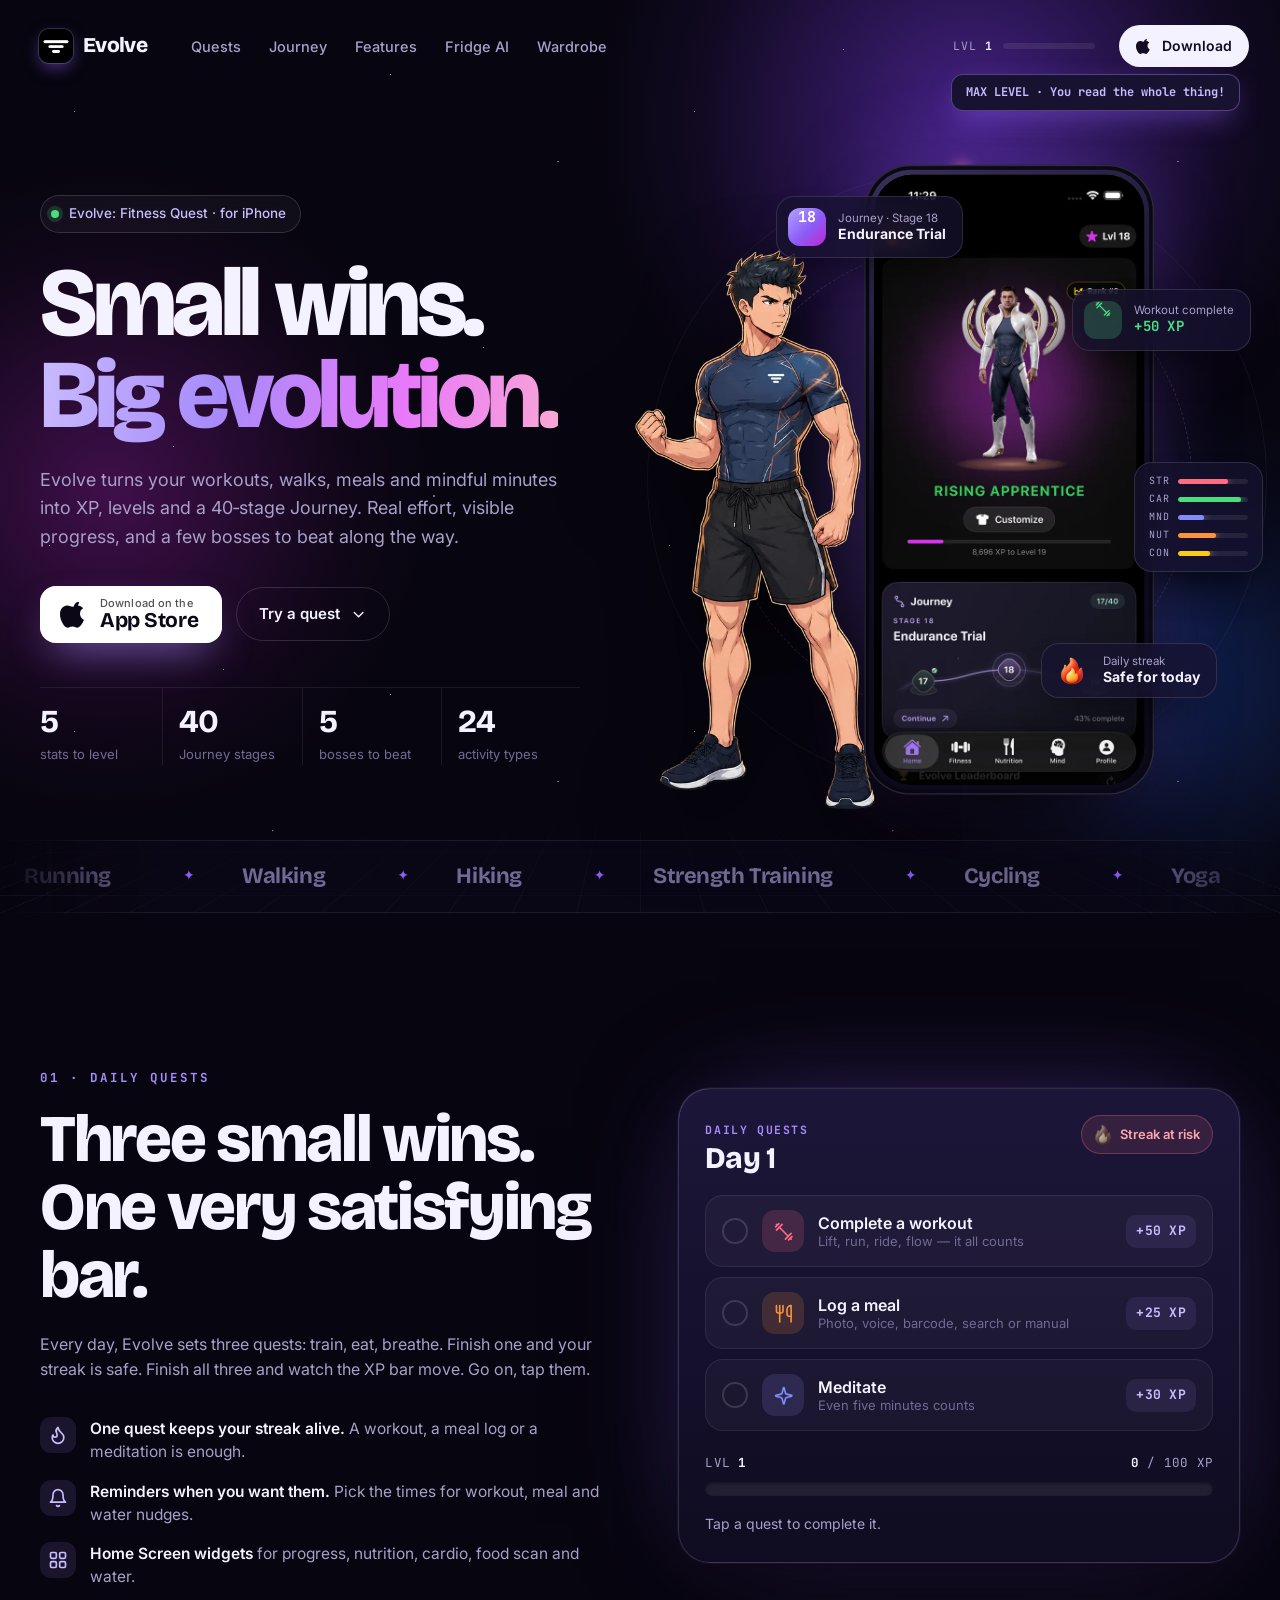
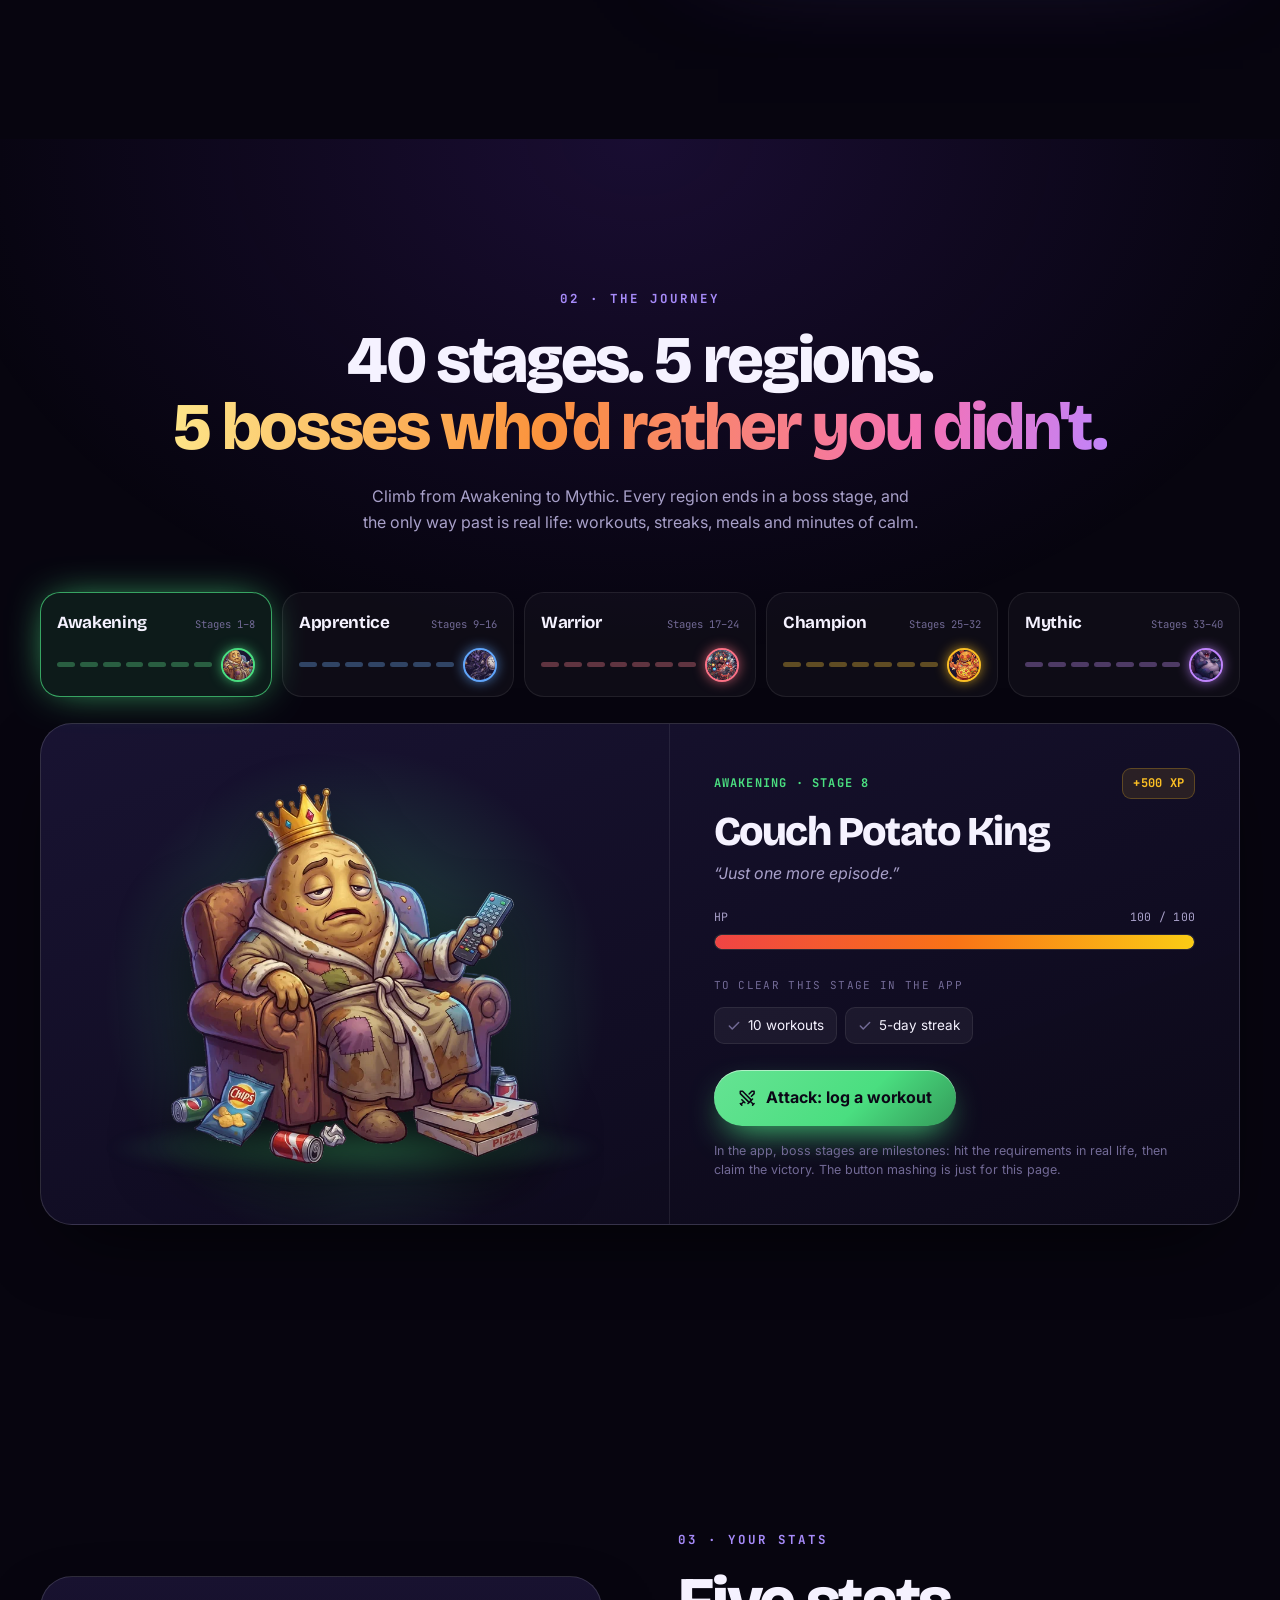
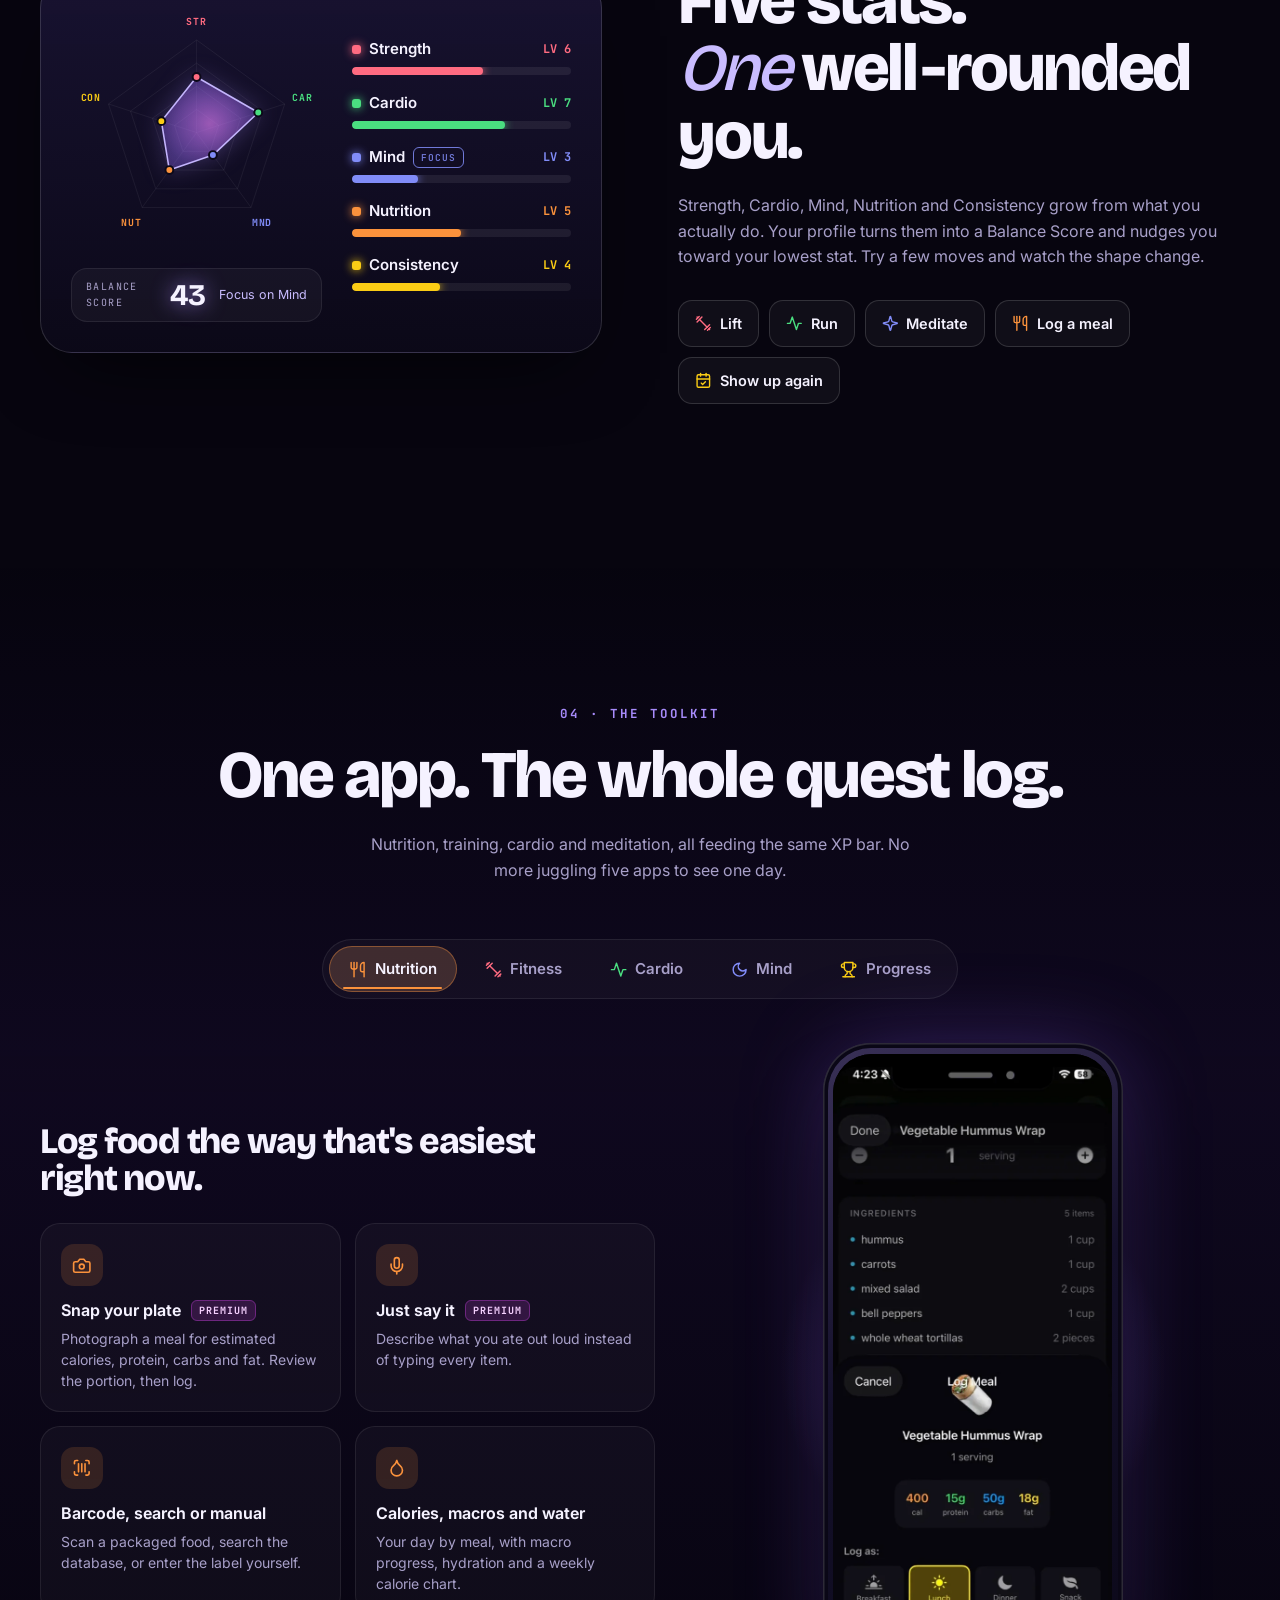
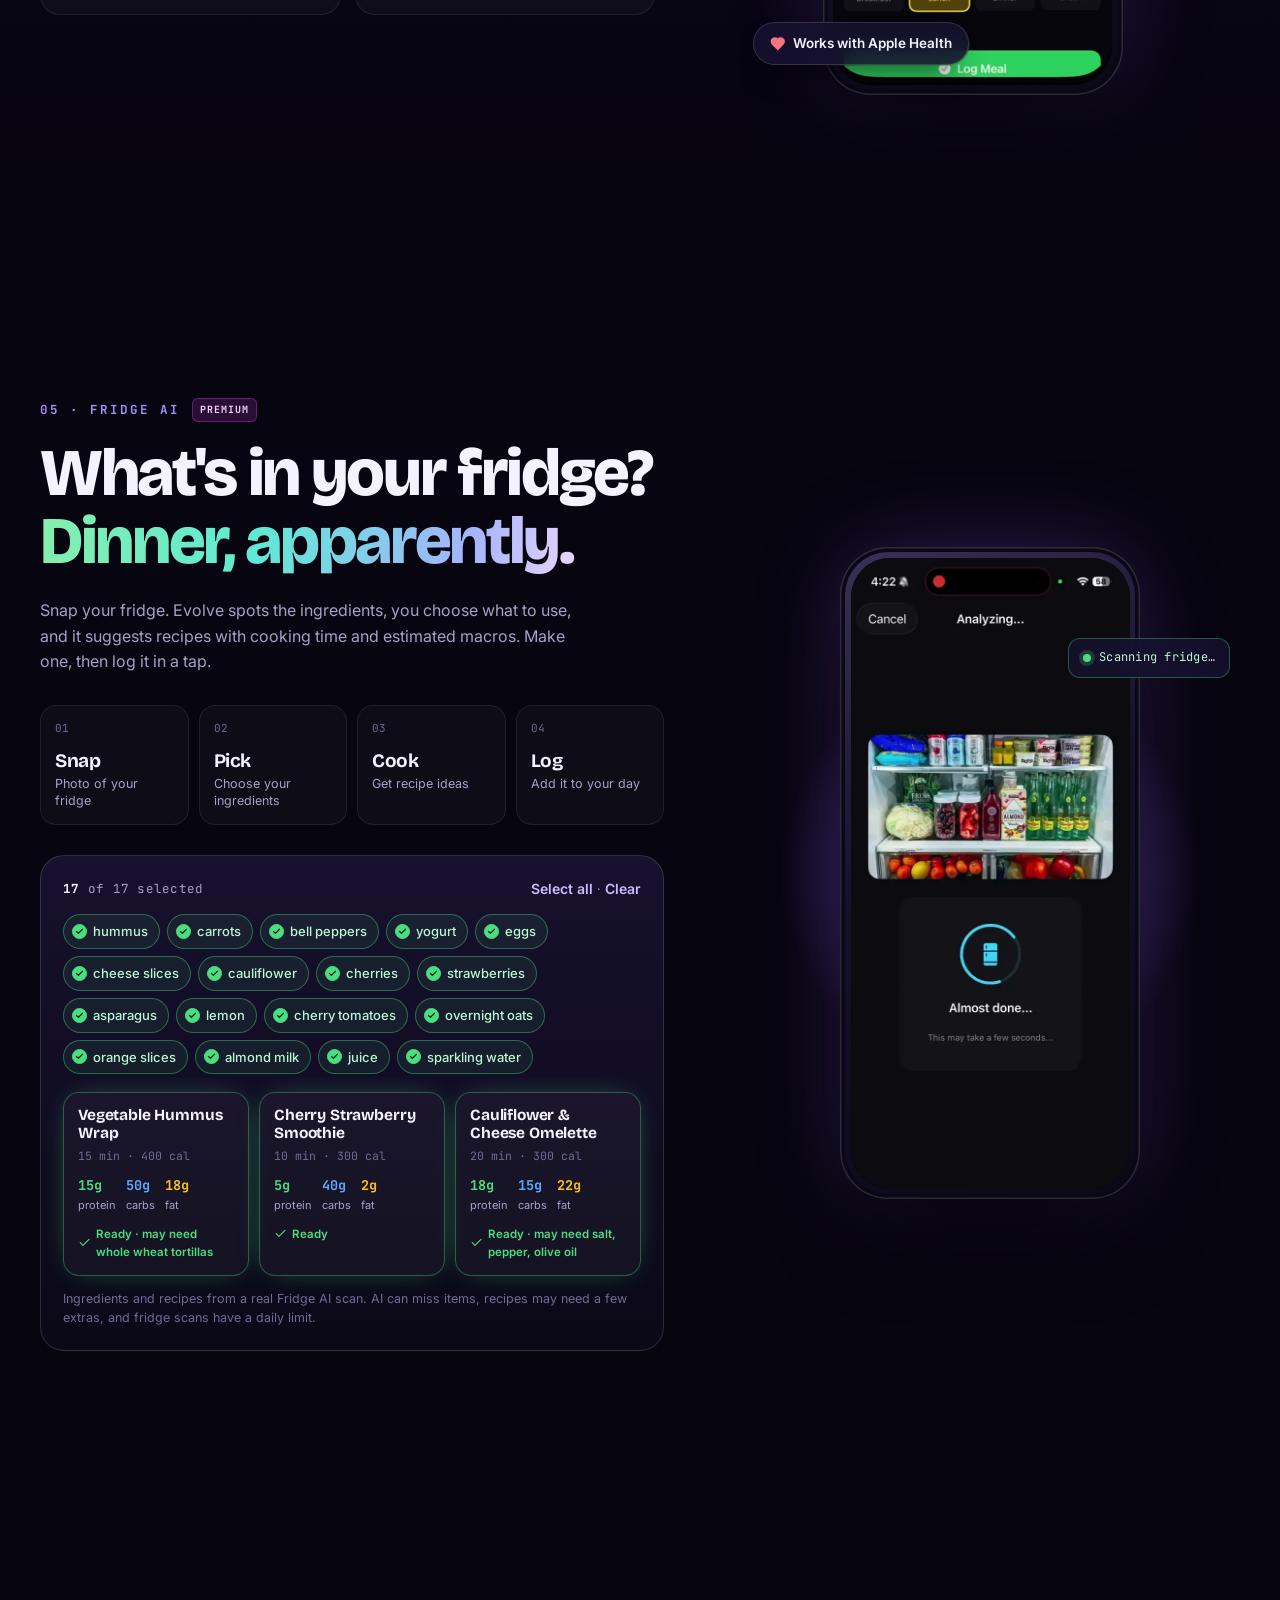
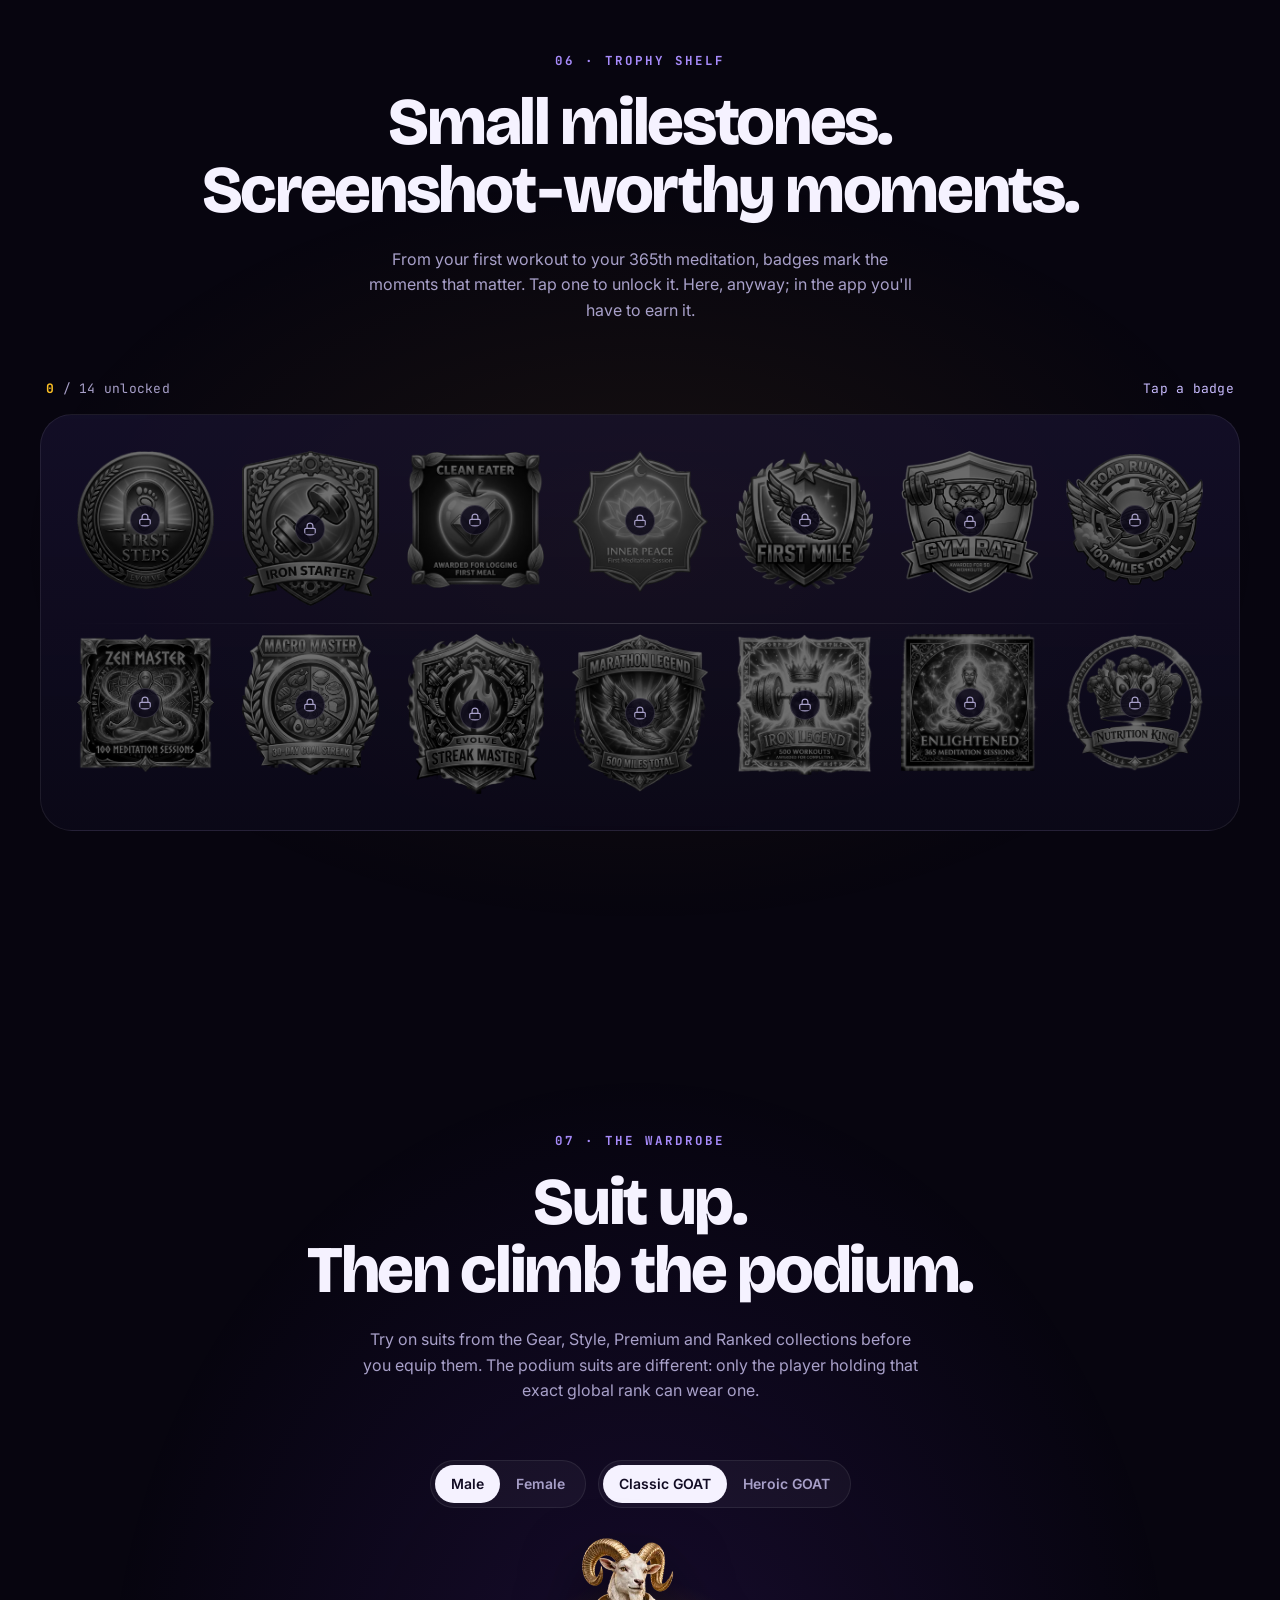
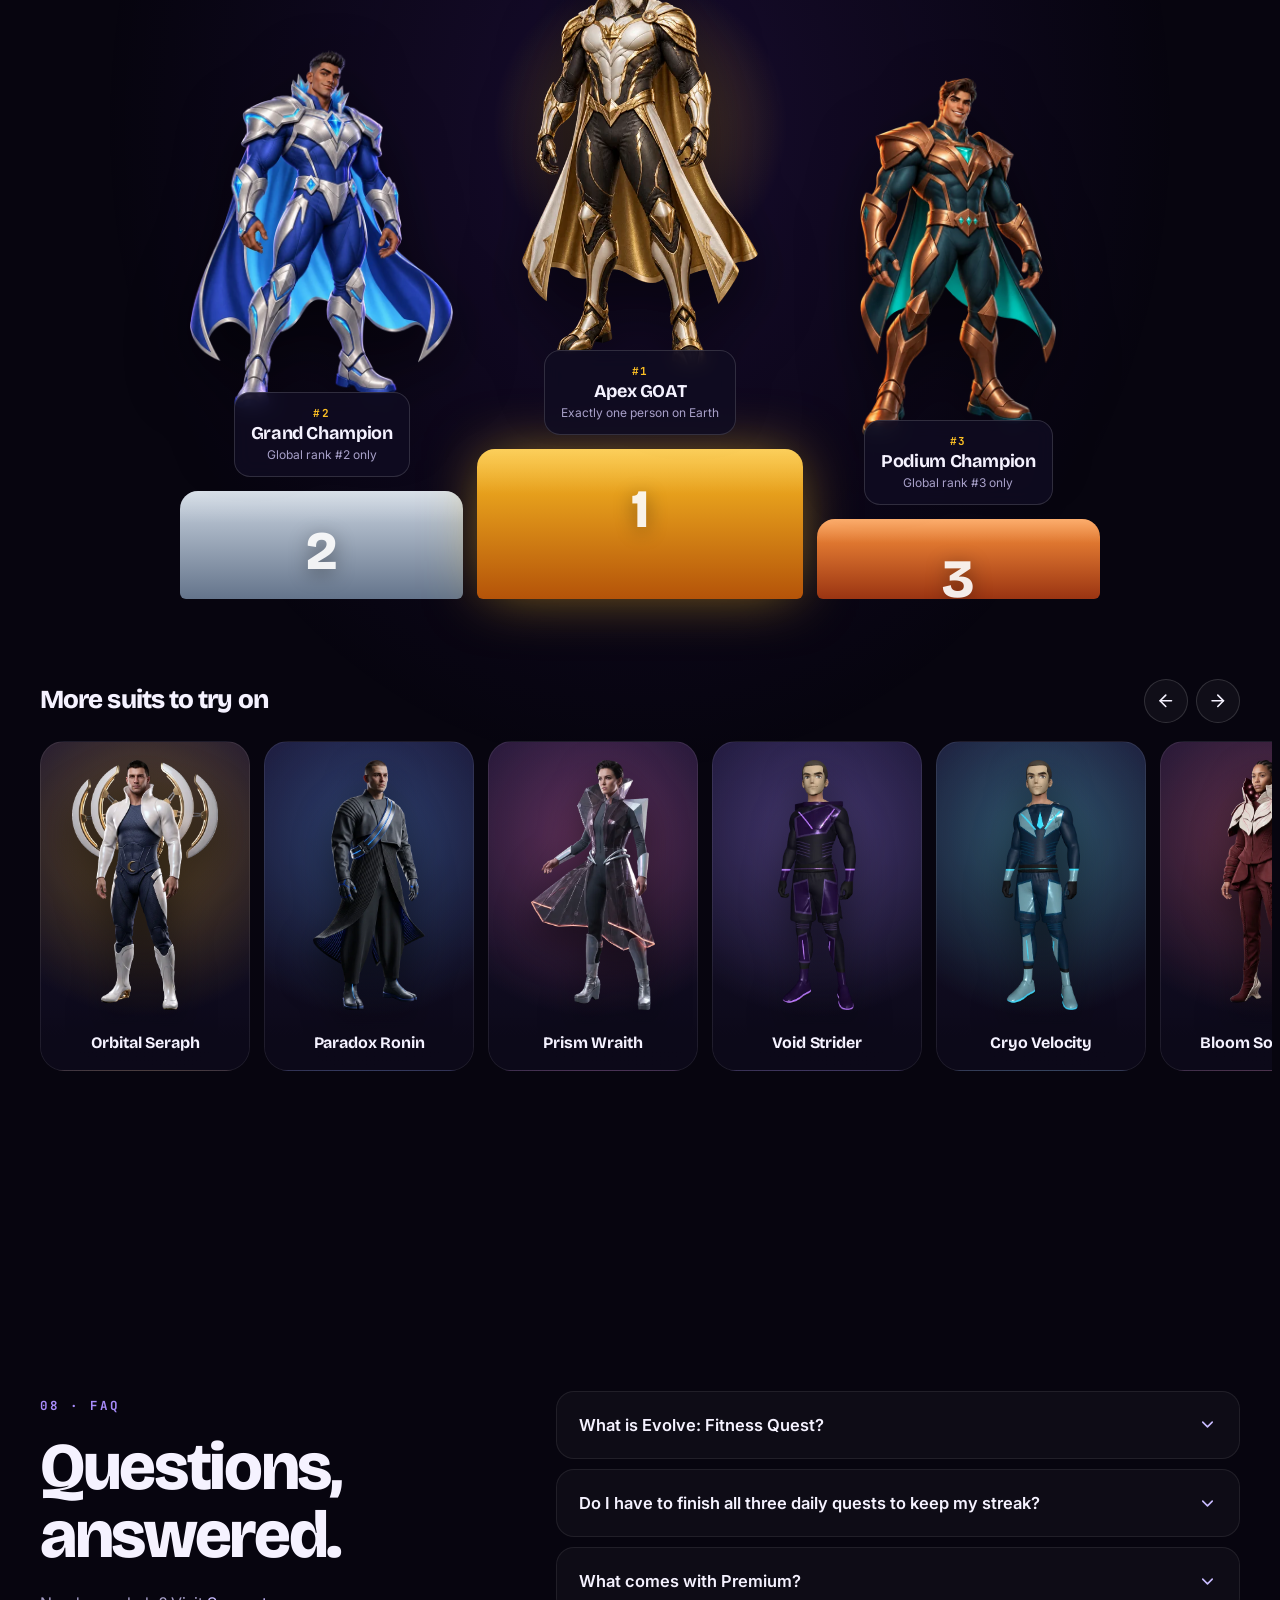
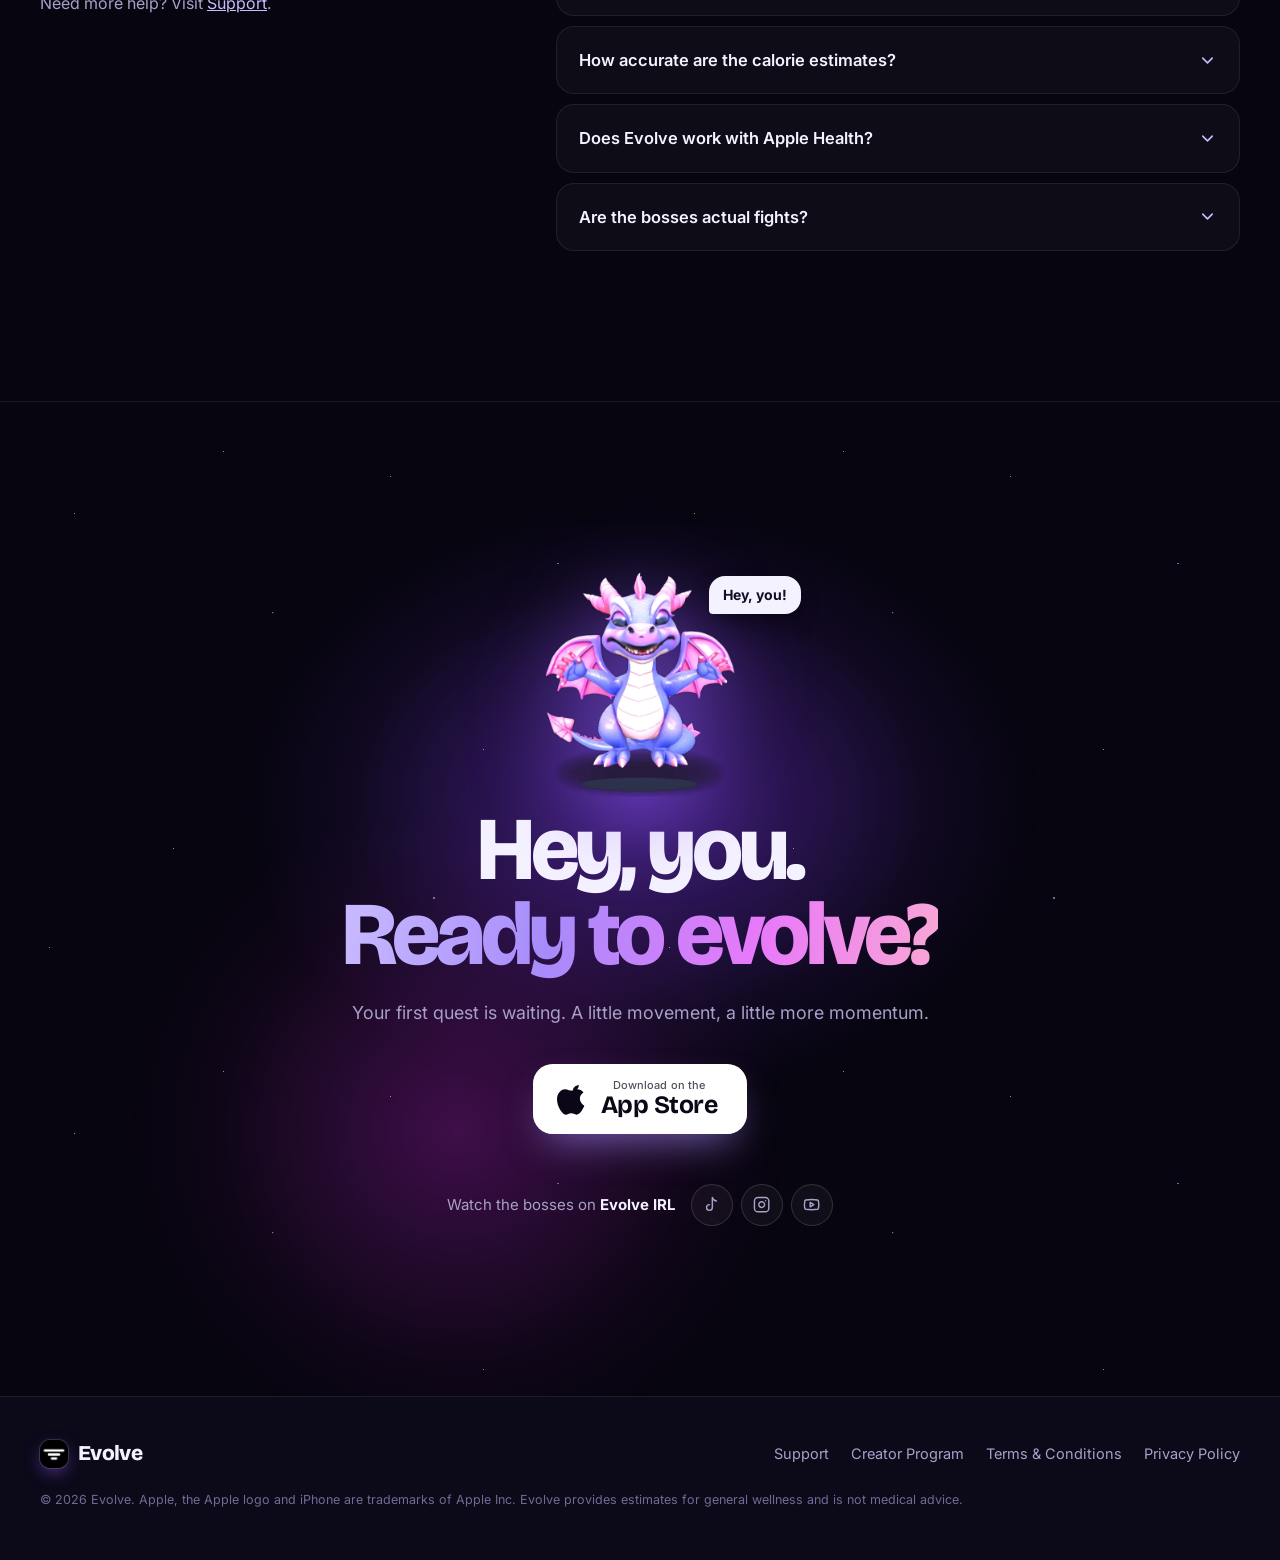
==== commit 96ccd2c6: "Speed up the homepage's first load on phones - Show the hero immediately: it no longer waits for JS " ====
--- a/index.html
+++ b/index.html
@@ -23,9 +23,10 @@
 
   <link rel="preconnect" href="https://fonts.googleapis.com">
   <link rel="preconnect" href="https://fonts.gstatic.com" crossorigin>
-  <link href="https://fonts.googleapis.com/css2?family=Bricolage+Grotesque:opsz,wght@12..96,500;12..96,700;12..96,800&family=Inter:wght@400;500;600;700&family=JetBrains+Mono:wght@500;700&display=swap" rel="stylesheet">
+  <!-- Fonts load without blocking the first paint; text shows in the system font until they arrive. -->
+  <link rel="preload" as="style" href="https://fonts.googleapis.com/css2?family=Bricolage+Grotesque:opsz,wght@12..96,500;12..96,700;12..96,800&family=Inter:wght@400;500;600;700&family=JetBrains+Mono:wght@500;700&display=swap" onload="this.onload=null;this.rel='stylesheet'">
+  <noscript><link rel="stylesheet" href="https://fonts.googleapis.com/css2?family=Bricolage+Grotesque:opsz,wght@12..96,500;12..96,700;12..96,800&family=Inter:wght@400;500;600;700&family=JetBrains+Mono:wght@500;700&display=swap"></noscript>
   <link rel="stylesheet" href="home.css">
-  <link rel="preload" as="image" href="assets/screens/home.webp">
 </head>
 <body>
 
@@ -108,17 +109,17 @@
 
   <div class="wrap hero-grid">
     <div class="hero-copy">
-      <span class="pill reveal"><span class="pill-dot"></span>Evolve: Fitness Quest · for iPhone</span>
-      <h1 class="reveal">Small wins.<br><span class="grad-text">Big evolution.</span></h1>
-      <p class="lead reveal">Evolve turns your workouts, walks, meals and mindful minutes into XP, levels and a 40‑stage Journey. Real effort, visible progress, and a few bosses to beat along the way.</p>
-      <div class="hero-cta reveal">
+      <span class="pill rise"><span class="pill-dot"></span>Evolve: Fitness Quest · for iPhone</span>
+      <h1 class="rise">Small wins.<br><span class="grad-text">Big evolution.</span></h1>
+      <p class="lead rise">Evolve turns your workouts, walks, meals and mindful minutes into XP, levels and a 40‑stage Journey. Real effort, visible progress, and a few bosses to beat along the way.</p>
+      <div class="hero-cta rise">
         <a class="store-btn" href="https://apps.apple.com/us/app/evolve-calorie-tracker/id6743642232" data-store>
           <svg class="ic ic-fill"><use href="#i-apple"/></svg>
           <span><small>Download on the</small>App Store</span>
         </a>
         <a class="btn btn-ghost" href="#quests">Try a quest <svg class="ic"><use href="#i-down"/></svg></a>
       </div>
-      <ul class="hero-facts reveal" aria-label="Evolve at a glance">
+      <ul class="hero-facts rise" aria-label="Evolve at a glance">
         <li><b>5</b><span>stats to level</span></li>
         <li><b>40</b><span>Journey stages</span></li>
         <li><b>5</b><span>bosses to beat</span></li>
@@ -130,16 +131,16 @@
       <div class="halo"></div>
       <div class="orbit o1"><i></i></div>
       <div class="orbit o2"><i></i></div>
-      <img class="hero-mascot" src="assets/img/mascot.webp" alt="" width="473" height="1100" data-depth="0.5">
+      <img class="hero-mascot" src="assets/img/mascot.webp" srcset="assets/img/mascot-380.webp 380w, assets/img/mascot.webp 473w" sizes="(max-width: 760px) 180px, 241px" alt="" width="473" height="1100" decoding="async" data-depth="0.5">
       <div class="phone hero-phone" data-depth="0.25">
-        <div class="screen"><img src="assets/screens/home.webp" alt="" width="600" height="1304"></div>
+        <div class="screen"><img src="assets/screens/home.webp" alt="" width="600" height="1304" decoding="async"></div>
       </div>
       <div class="hud hud-xp" data-depth="1.1">
         <span class="hud-ico c-green"><svg class="ic"><use href="#i-dumbbell"/></svg></span>
         <span><small>Workout complete</small><b class="mono">+50 XP</b></span>
       </div>
       <div class="hud hud-streak" data-depth="0.9">
-        <img src="assets/img/flame.png" alt="" width="21" height="24">
+        <img src="assets/img/flame.webp" alt="" width="21" height="24">
         <span><small>Daily streak</small><b>Safe for today</b></span>
       </div>
       <div class="hud hud-stage" data-depth="1.4">
@@ -185,7 +186,7 @@
           <div class="qc-day">Day <b id="qDay">1</b></div>
         </div>
         <div class="qc-streak" id="qStreak" data-safe="false">
-          <img src="assets/img/flame.png" alt="" width="18" height="21">
+          <img src="assets/img/flame.webp" alt="" width="18" height="21" loading="lazy">
           <span id="qStreakText">Streak at risk</span>
         </div>
       </div>
@@ -244,7 +245,7 @@
         <div class="arena-glow"></div>
         <div class="arena-floor"></div>
         <div class="boss-wrap" id="bossWrap">
-          <img class="boss-img" id="bossImg" src="assets/bosses/couch-potato-king.webp" alt="The Couch Potato King" width="619" height="640">
+          <img class="boss-img" id="bossImg" src="assets/bosses/couch-potato-king.webp" alt="The Couch Potato King" width="619" height="640" loading="lazy" decoding="async">
         </div>
         <div class="dmg-layer" id="dmgLayer" aria-hidden="true"></div>
         <div class="defeated-stamp" id="defeatStamp" aria-hidden="true">DEFEATED</div>
@@ -418,7 +419,7 @@
     <div class="fridge-phone reveal">
       <div class="phone">
         <div class="screen">
-          <video src="assets/video/fridge-scan.mp4" poster="assets/video/fridge-poster.jpg" autoplay muted loop playsinline preload="none" aria-label="Screen recording: scanning a fridge, selecting ingredients and getting recipe ideas"></video>
+          <video data-src="assets/video/fridge-scan.mp4" data-poster="assets/video/fridge-poster.webp" muted loop playsinline preload="none" aria-label="Screen recording: scanning a fridge, selecting ingredients and getting recipe ideas"></video>
         </div>
       </div>
       <div class="scan-tag mono"><span class="scan-dot"></span>Scanning fridge…</div>
--- a/home.css
+++ b/home.css
@@ -77,12 +77,9 @@
   background: var(--grad);
   -webkit-background-clip: text; background-clip: text;
   color: transparent;
-  background-size: 200% 100%;
-  animation: shimmer 8s ease-in-out infinite alternate;
-}
-.grad-text.warm { background-image: linear-gradient(100deg, #fde68a, #fb923c 40%, #f472b6 80%, #c084fc); background-size: 200% 100%; }
-.grad-text.cool { background-image: linear-gradient(100deg, #86efac, #5eead4 40%, #a5b4fc 80%, #e9d5ff); background-size: 200% 100%; }
-@keyframes shimmer { to { background-position: 100% 0; } }
+}
+.grad-text.warm { background-image: linear-gradient(100deg, #fde68a, #fb923c 40%, #f472b6 80%, #c084fc); }
+.grad-text.cool { background-image: linear-gradient(100deg, #86efac, #5eead4 40%, #a5b4fc 80%, #e9d5ff); }
 
 .c-green { --c: var(--s-car); }
 .c-red { --c: var(--s-str); }
@@ -149,6 +146,13 @@
 /* ---------- reveal ---------- */
 .js .reveal { opacity: 0; transform: translateY(26px); transition: opacity .9s var(--ease), transform .9s var(--ease); }
 .js .reveal.in { opacity: 1; transform: none; }
+/* Above-the-fold entrance: transform only and pure CSS, so the hero is visible on the very first paint. */
+.rise { animation: rise .8s var(--ease) both; }
+.hero-copy .rise:nth-child(2) { animation-delay: .04s; }
+.hero-copy .rise:nth-child(3) { animation-delay: .08s; }
+.hero-copy .rise:nth-child(4) { animation-delay: .12s; }
+.hero-copy .rise:nth-child(5) { animation-delay: .16s; }
+@keyframes rise { from { transform: translateY(18px); } }
 
 /* ==========================================================
    NAV
@@ -193,10 +197,11 @@
    ========================================================== */
 .hero { position: relative; padding: 150px 0 0; overflow: hidden; isolation: isolate; }
 .hero-bg { position: absolute; inset: 0; z-index: -1; }
-.aurora { position: absolute; border-radius: 50%; filter: blur(90px); opacity: .55; will-change: transform; }
-.a1 { width: 720px; height: 720px; left: 48%; top: -240px; background: radial-gradient(circle, #7c3aed, transparent 65%); animation: drift1 18s ease-in-out infinite alternate; }
-.a2 { width: 620px; height: 620px; left: -200px; top: 180px; background: radial-gradient(circle, #c026d3, transparent 65%); opacity: .32; animation: drift2 22s ease-in-out infinite alternate; }
-.a3 { width: 520px; height: 520px; right: -160px; top: 420px; background: radial-gradient(circle, #2563eb, transparent 65%); opacity: .3; animation: drift1 26s ease-in-out infinite alternate-reverse; }
+/* Soft glows are drawn with multi-stop gradients rather than filter: blur(), which is very costly on phone GPUs. */
+.aurora { position: absolute; border-radius: 50%; opacity: .55; }
+.a1 { width: 760px; height: 760px; left: 46%; top: -260px; background: radial-gradient(closest-side, rgba(124, 58, 237, .95), rgba(124, 58, 237, .5) 40%, rgba(124, 58, 237, .15) 72%, transparent); animation: drift1 18s ease-in-out infinite alternate; }
+.a2 { width: 660px; height: 660px; left: -220px; top: 160px; background: radial-gradient(closest-side, rgba(192, 38, 211, .95), rgba(192, 38, 211, .5) 40%, rgba(192, 38, 211, .15) 72%, transparent); opacity: .32; animation: drift2 22s ease-in-out infinite alternate; }
+.a3 { width: 560px; height: 560px; right: -180px; top: 400px; background: radial-gradient(closest-side, rgba(37, 99, 235, .95), rgba(37, 99, 235, .5) 40%, rgba(37, 99, 235, .15) 72%, transparent); opacity: .3; animation: drift1 26s ease-in-out infinite alternate-reverse; }
 @keyframes drift1 { to { transform: translate(-80px, 60px) scale(1.1); } }
 @keyframes drift2 { to { transform: translate(90px, -50px) scale(1.15); } }
 .stars {
@@ -617,7 +622,15 @@
 .rack-nav { display: flex; gap: 8px; }
 .round { width: 44px; height: 44px; border-radius: 50%; border: 1px solid var(--line-2); background: rgba(255, 255, 255, .04); display: grid; place-items: center; transition: all .25s; }
 .round:hover { background: rgba(255, 255, 255, .1); transform: scale(1.06); }
-.rack { display: flex; gap: 14px; overflow-x: auto; scroll-snap-type: x mandatory; padding: 4px 4px 20px; scrollbar-width: thin; scrollbar-color: rgba(167, 139, 250, .4) transparent; }
+/* A scroller clips its overflow, so pad it (and pull it back with negative margins)
+   to leave room for the hover lift and glow without shifting the layout. */
+.rack {
+  --bleed: 32px;
+  display: flex; gap: 14px; overflow-x: auto; scroll-snap-type: x mandatory;
+  padding: 20px var(--bleed) 64px; margin: -20px calc(var(--bleed) * -1) -44px;
+  scroll-padding-inline: var(--bleed);
+  scrollbar-width: thin; scrollbar-color: rgba(167, 139, 250, .4) transparent;
+}
 .suit {
   --c: #a78bfa;
   flex: 0 0 210px; scroll-snap-align: start; position: relative; height: 330px; border-radius: 24px; overflow: hidden;
@@ -694,6 +707,7 @@
   .arena-info { border-left: 0; border-top: 1px solid var(--line); }
   .arena-stage { min-height: 400px; }
   .shelf { grid-template-columns: repeat(5, minmax(0, 1fr)); }
+  .rack { --bleed: 20px; }
   .shelf::after { display: none; }
 }
 
@@ -751,6 +765,7 @@
   .block { padding-top: 10px; }
   .pod-1 .block { height: 100px; } .pod-2 .block { height: 76px; } .pod-3 .block { height: 62px; }
   .crown-glow { width: 220px; height: 220px; }
+  .rack { --bleed: 16px; }
   .suit { flex-basis: 170px; height: 280px; }
   .suit img { height: 205px; }
   .dragon { width: 150px; }
@@ -768,6 +783,14 @@
   .hero-mascot { height: 370px; }
 }
 
+/* Phones: drop frosted-glass blurs and always-running decorative loops; they cost GPU time on every frame. */
+@media (max-width: 760px) {
+  .aurora, .stars, .orbit, .hud, .health-chip, .scan-tag, .crown-glow { animation: none; }
+  .pill, .hud, .health-chip, .scan-tag, .pod figcaption, .nav.scrolled .nav-inner { backdrop-filter: none; -webkit-backdrop-filter: none; }
+  .nav.scrolled .nav-inner { background: rgba(14, 10, 28, .94); }
+  .hud, .health-chip, .scan-tag { background: rgba(23, 18, 48, .95); }
+}
+
 @media (prefers-reduced-motion: reduce) {
   *, *::before, *::after { animation-duration: .001ms !important; animation-iteration-count: 1 !important; transition-duration: .001ms !important; scroll-behavior: auto !important; }
   .js .reveal { opacity: 1; transform: none; }
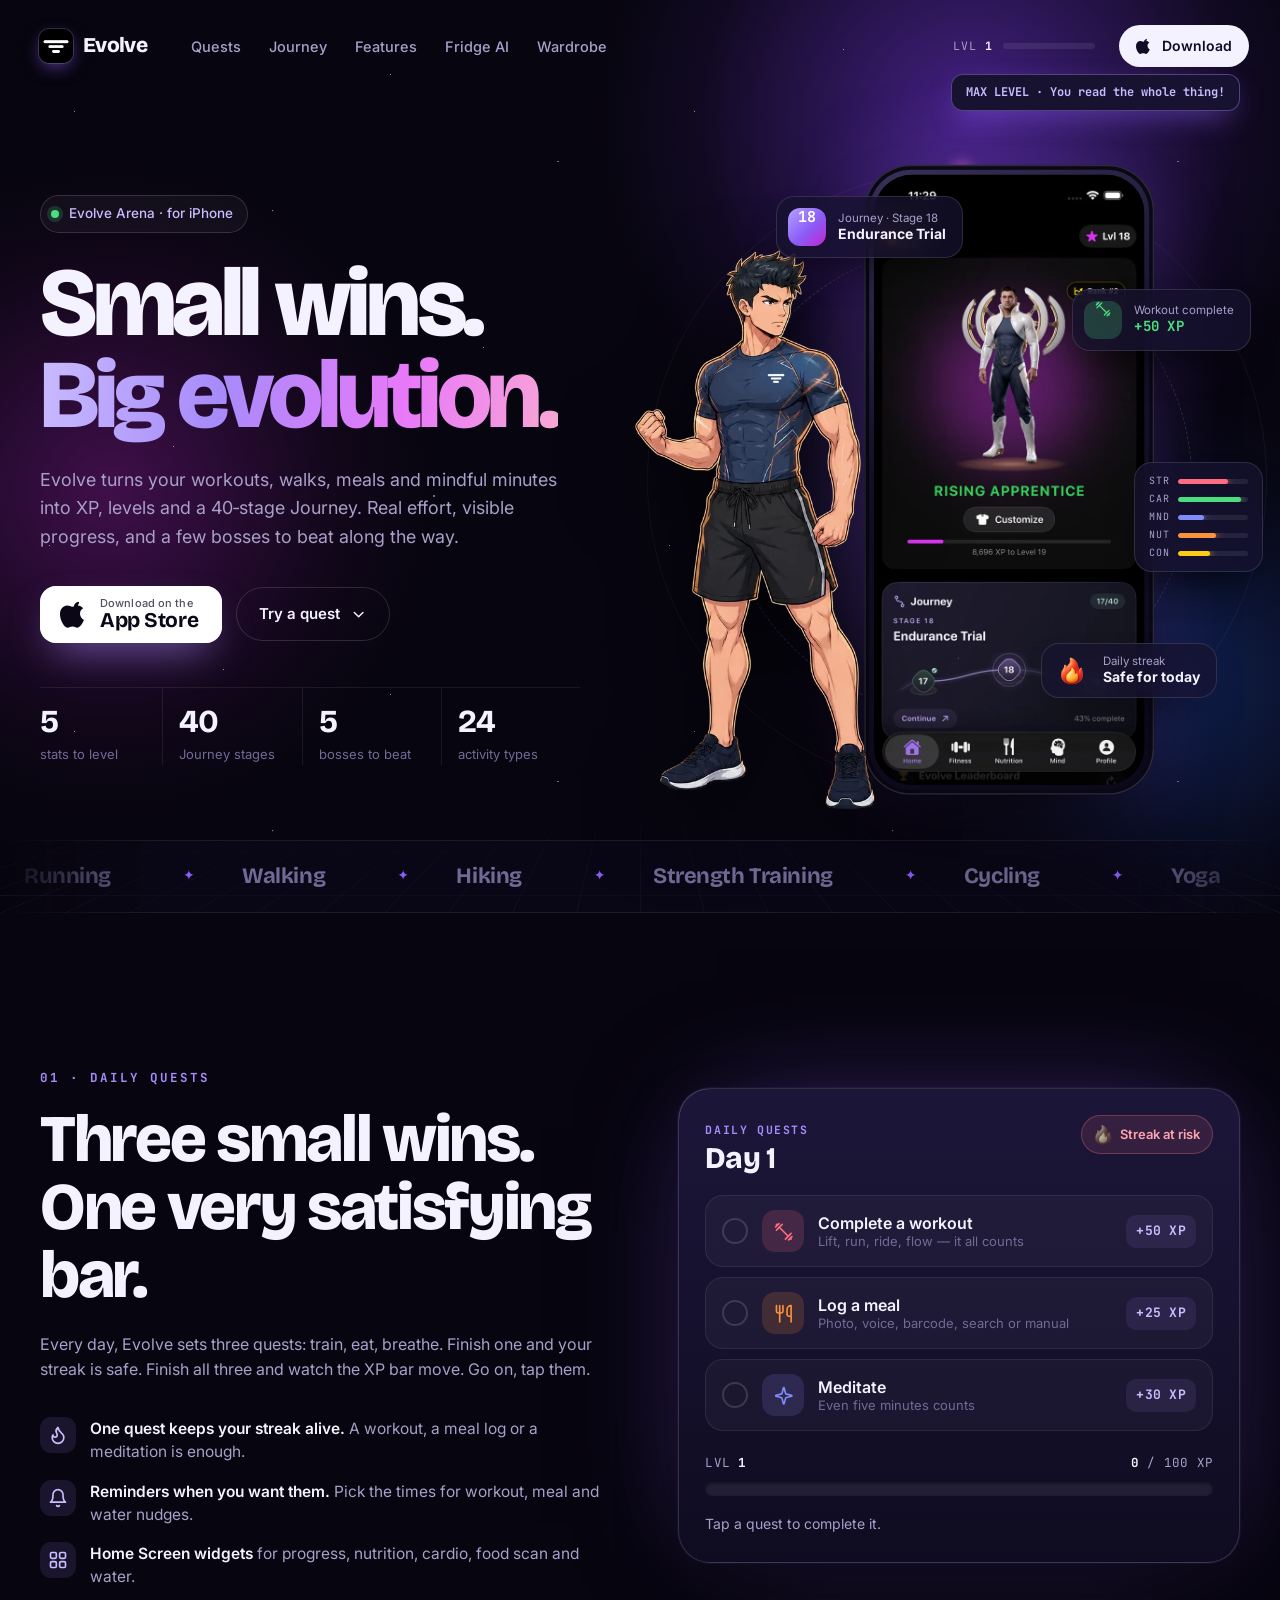
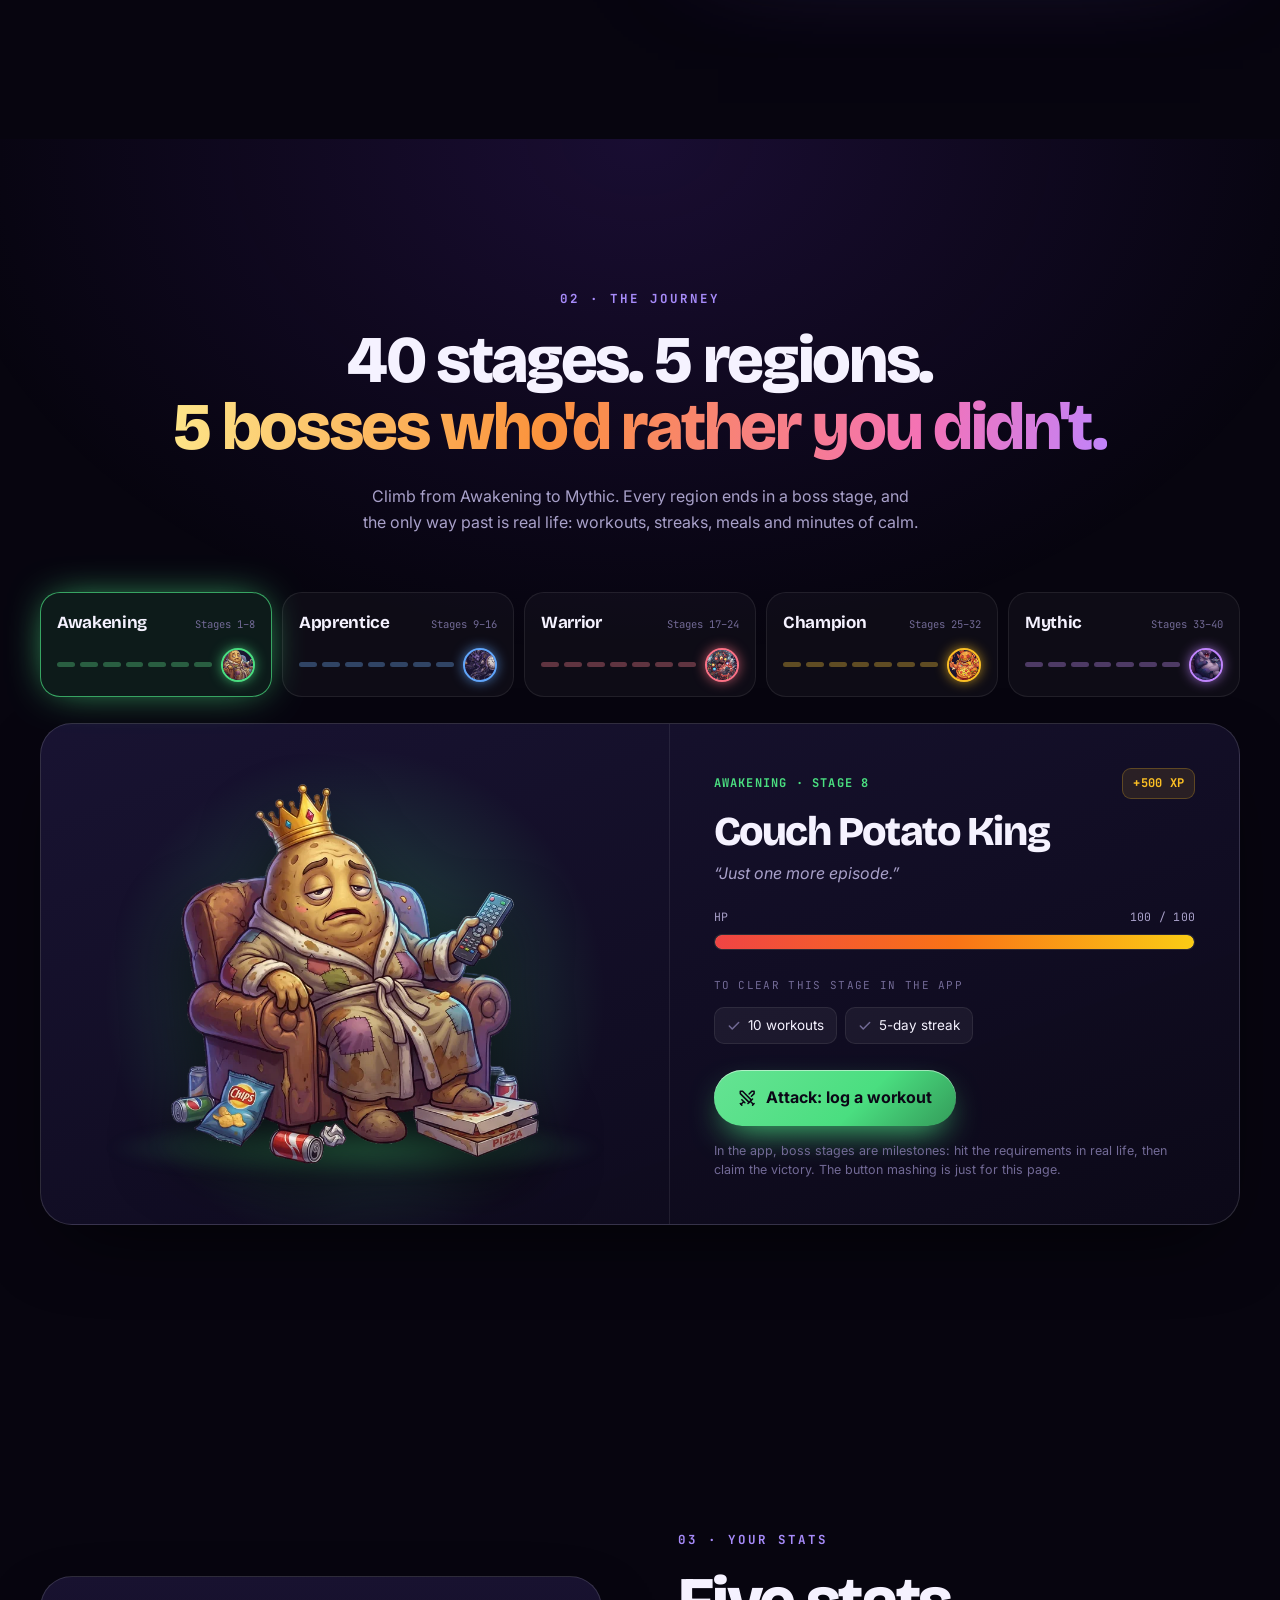
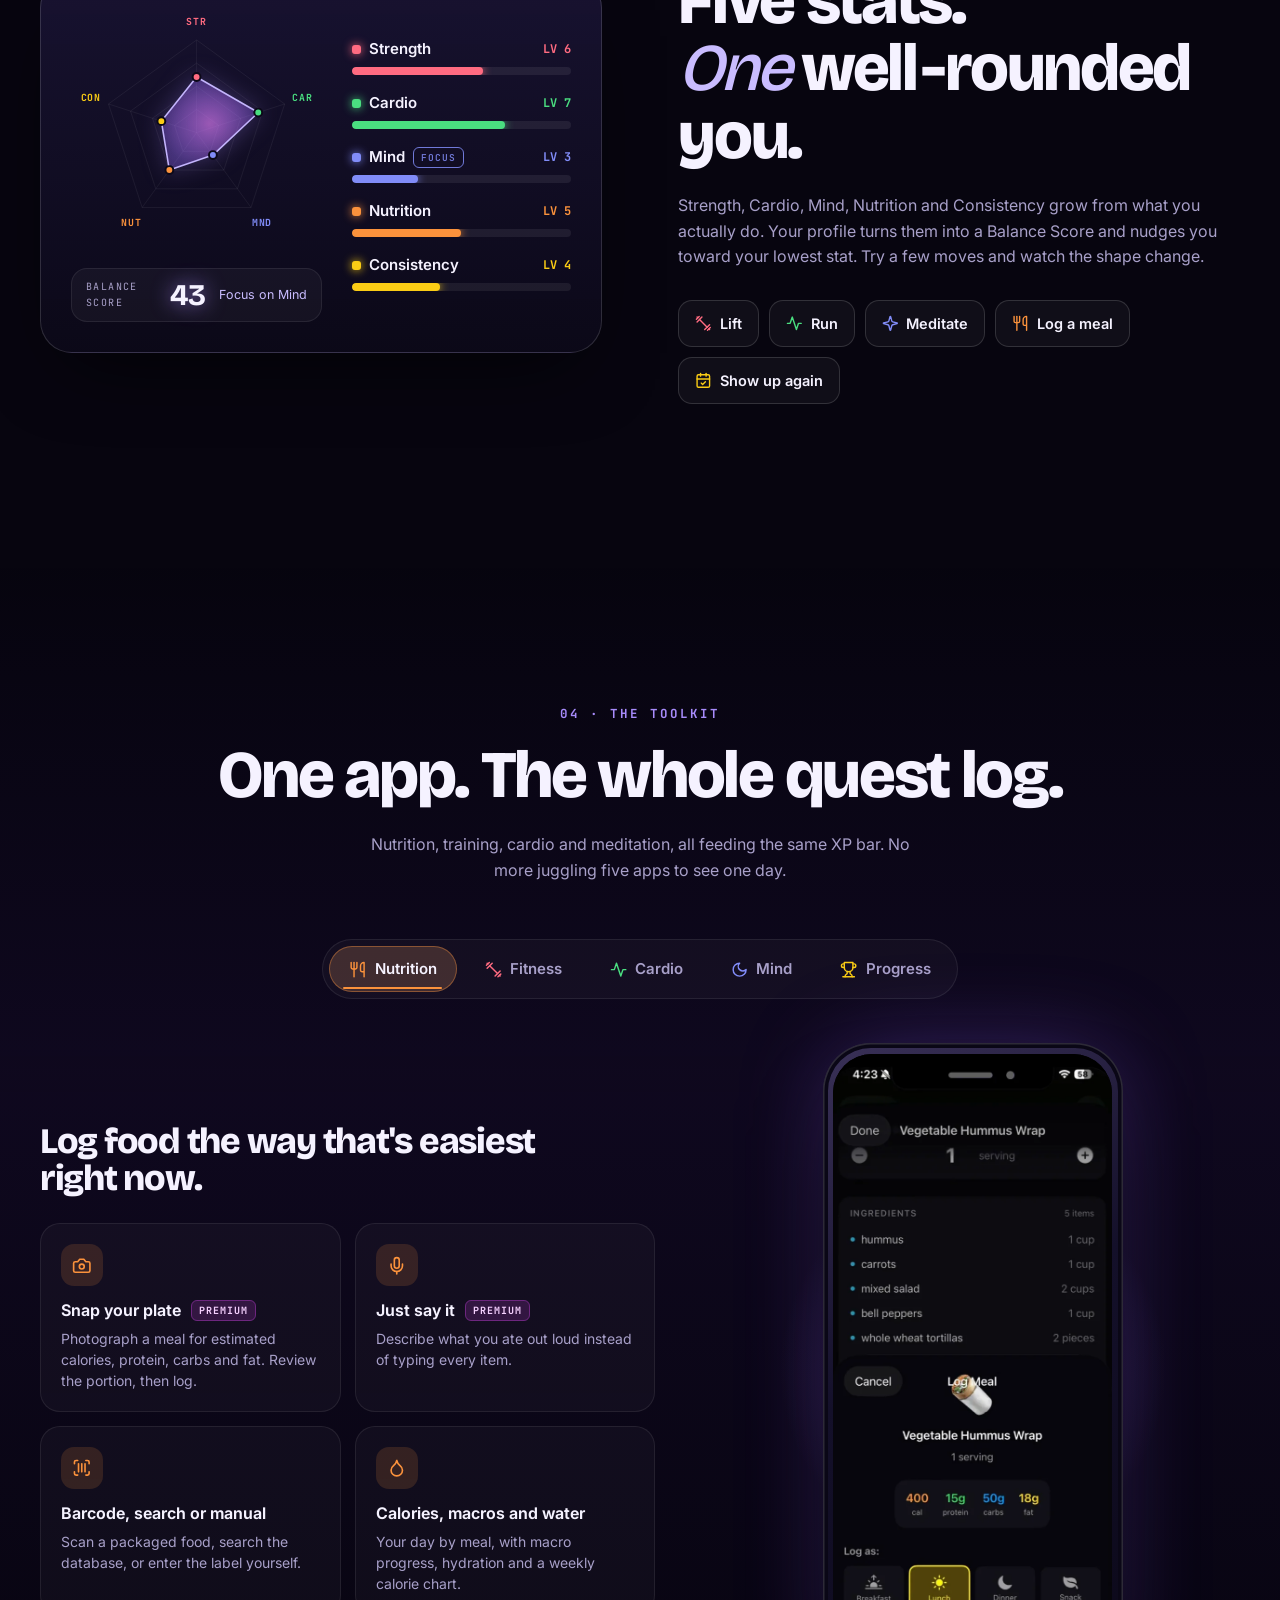
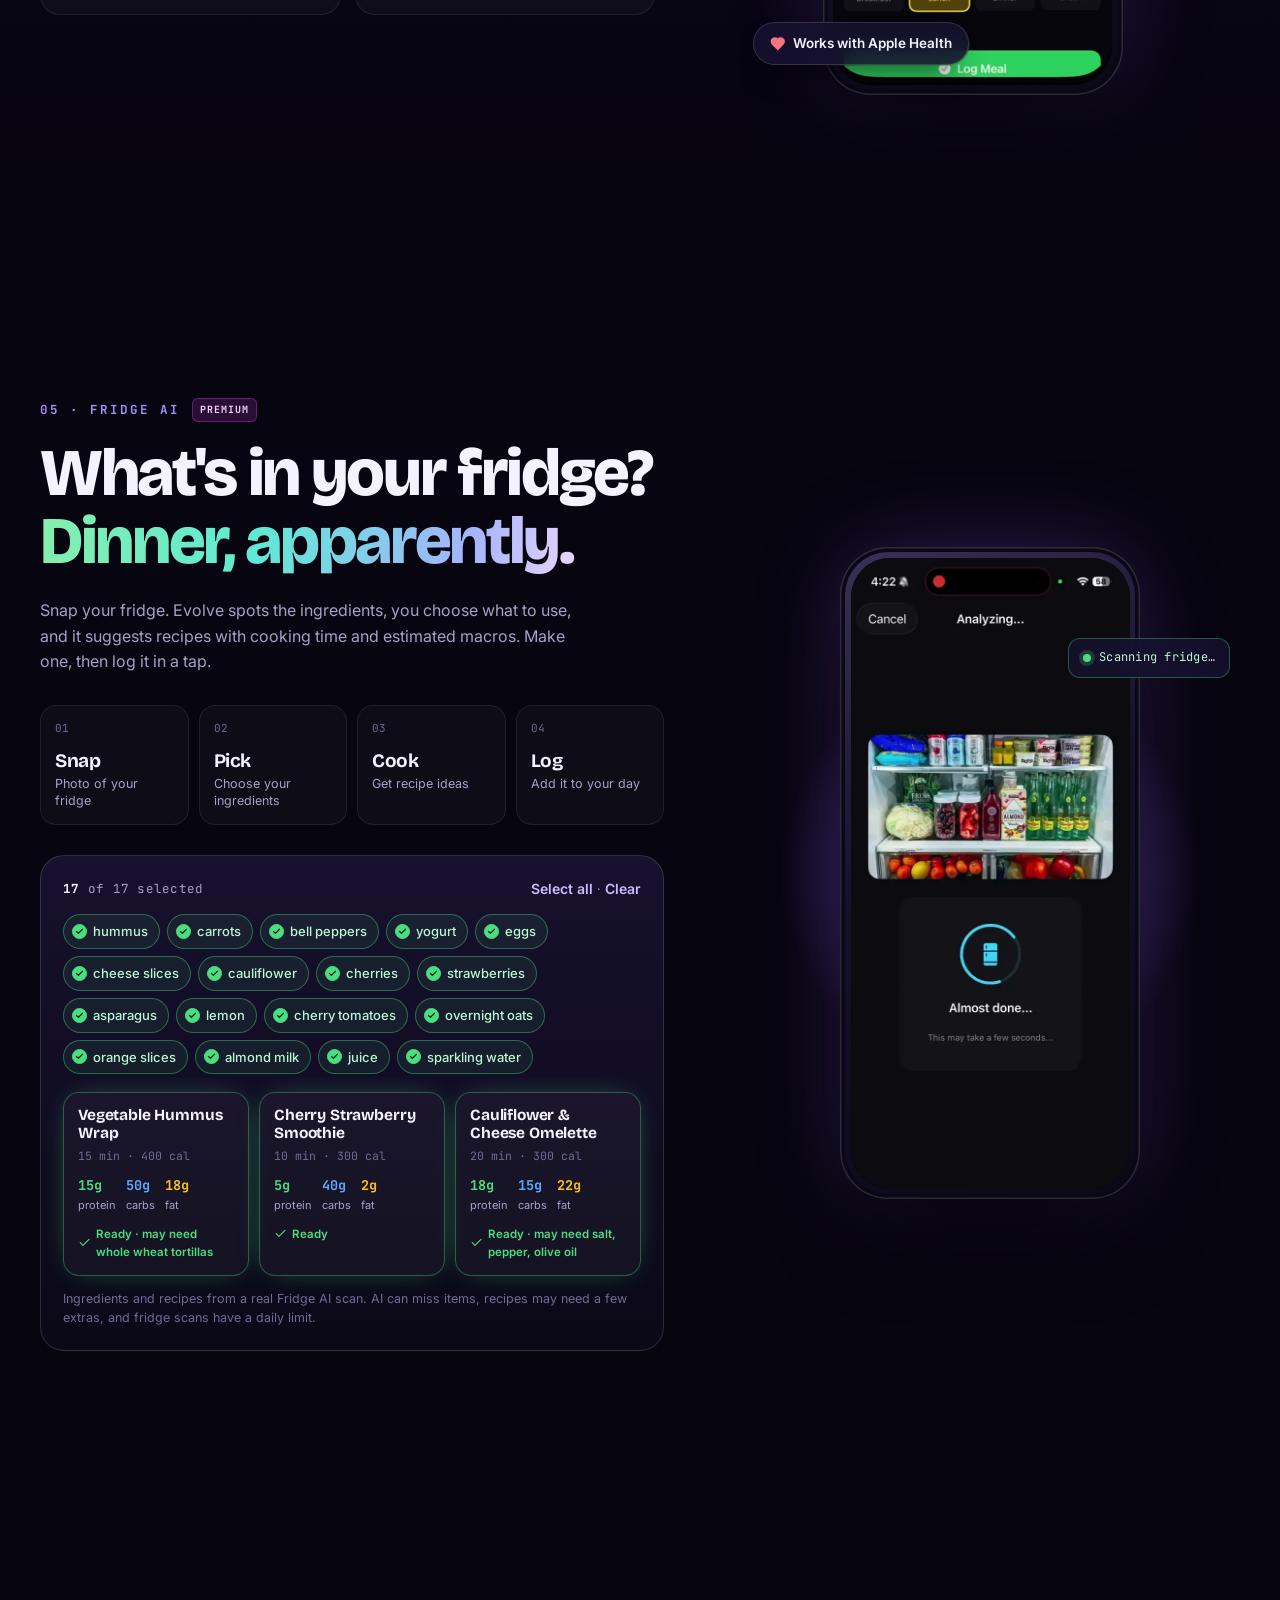
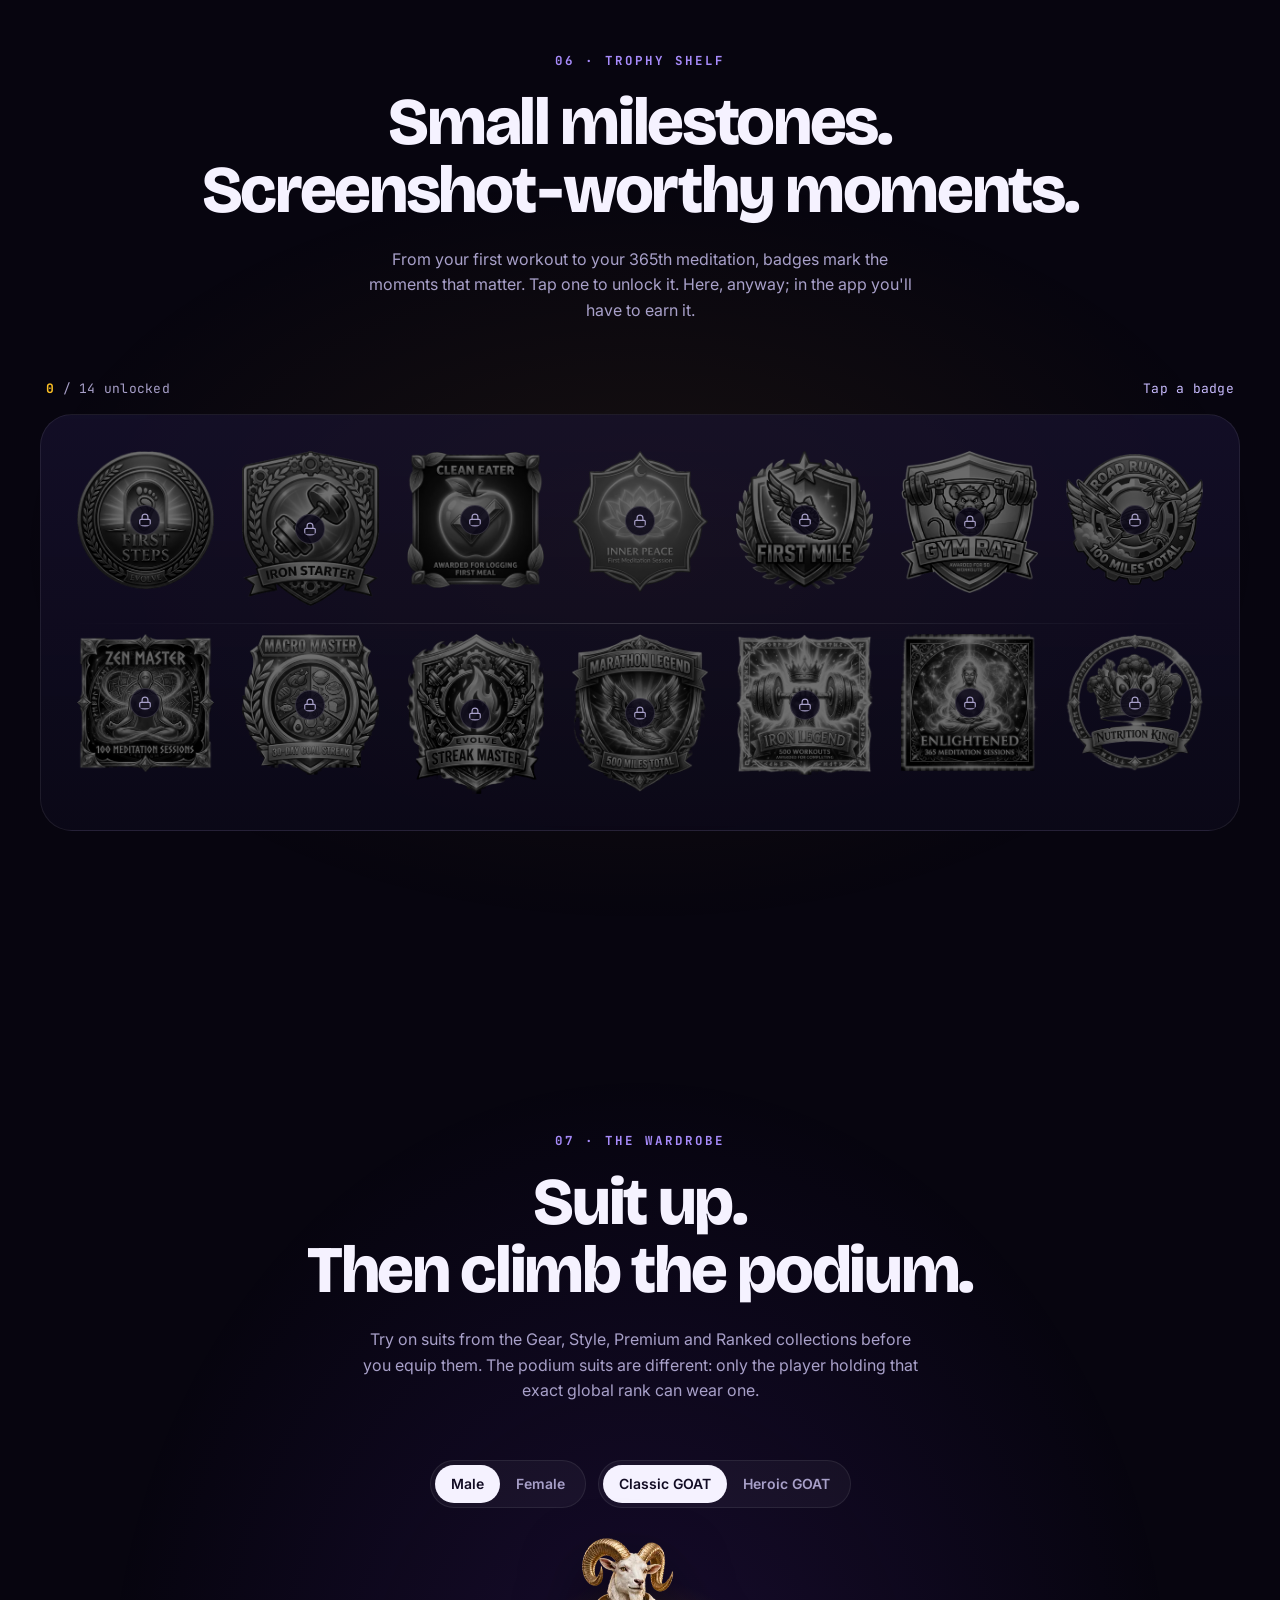
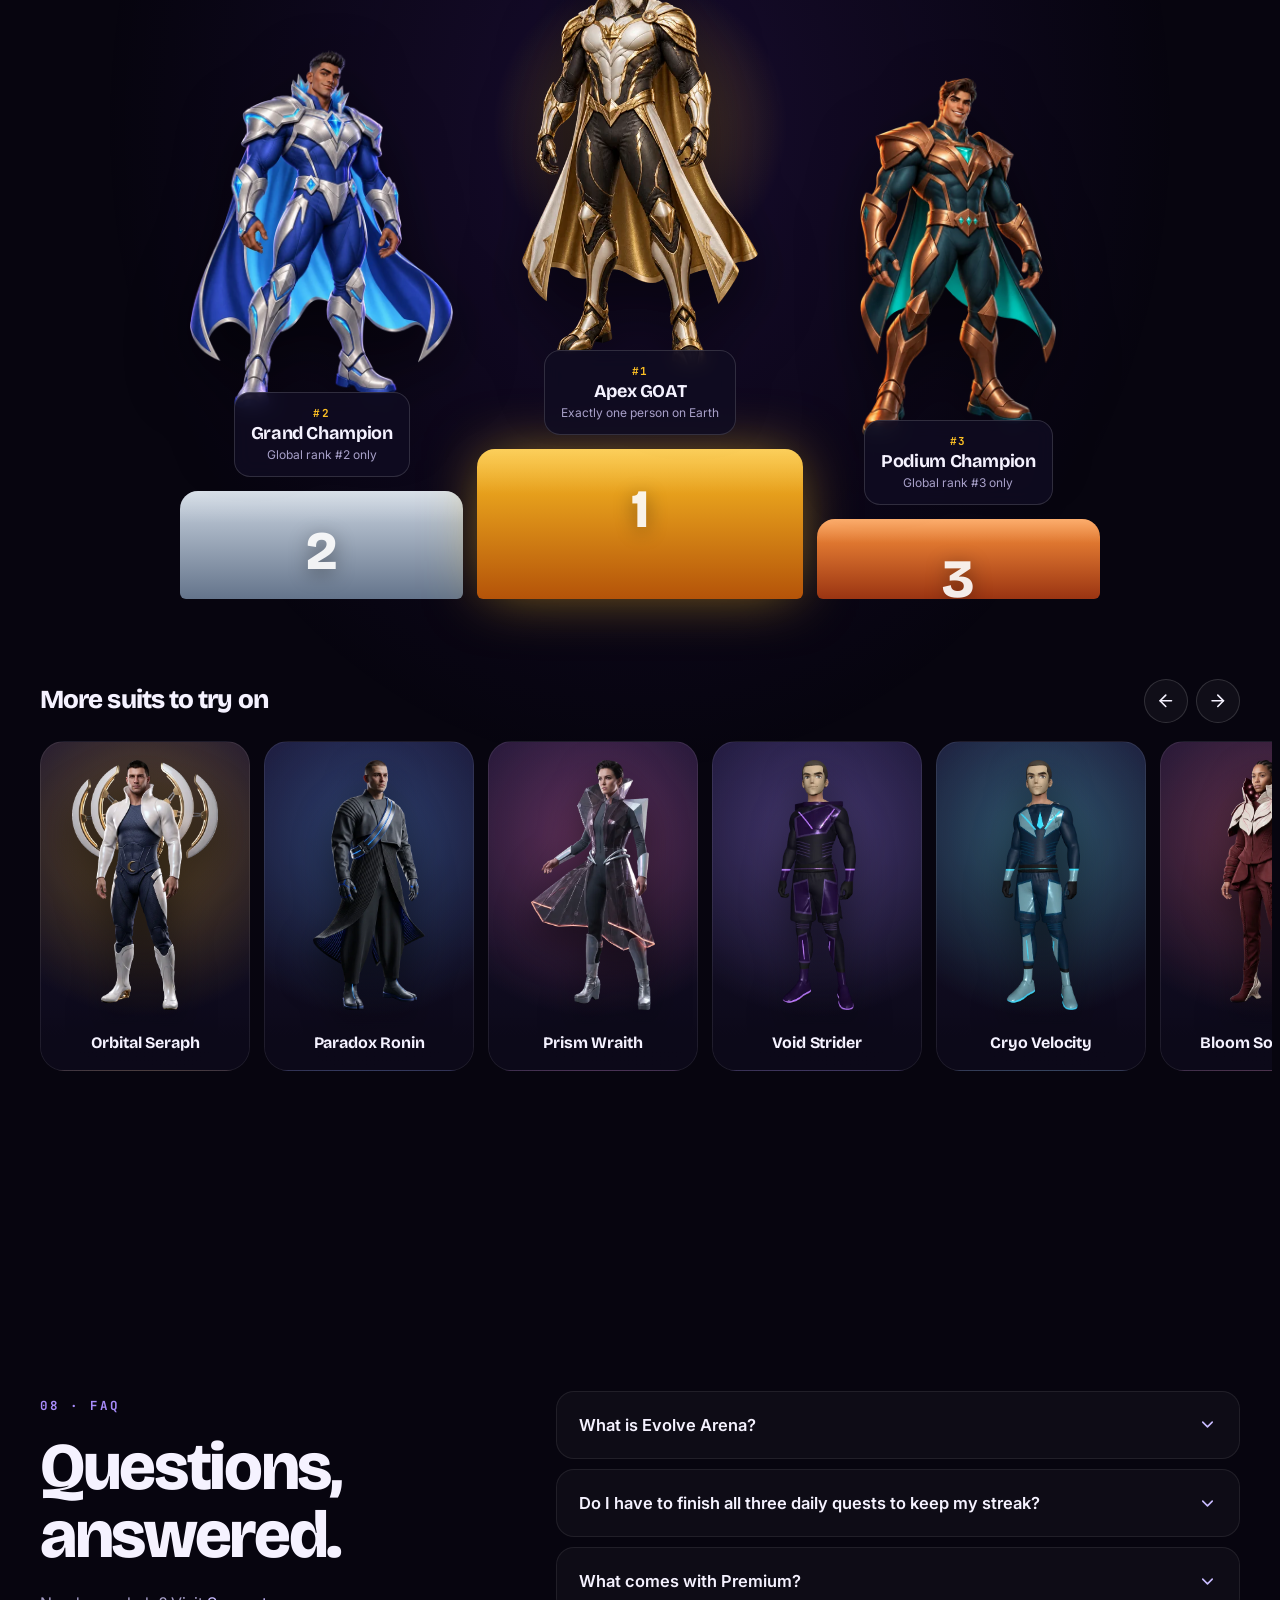
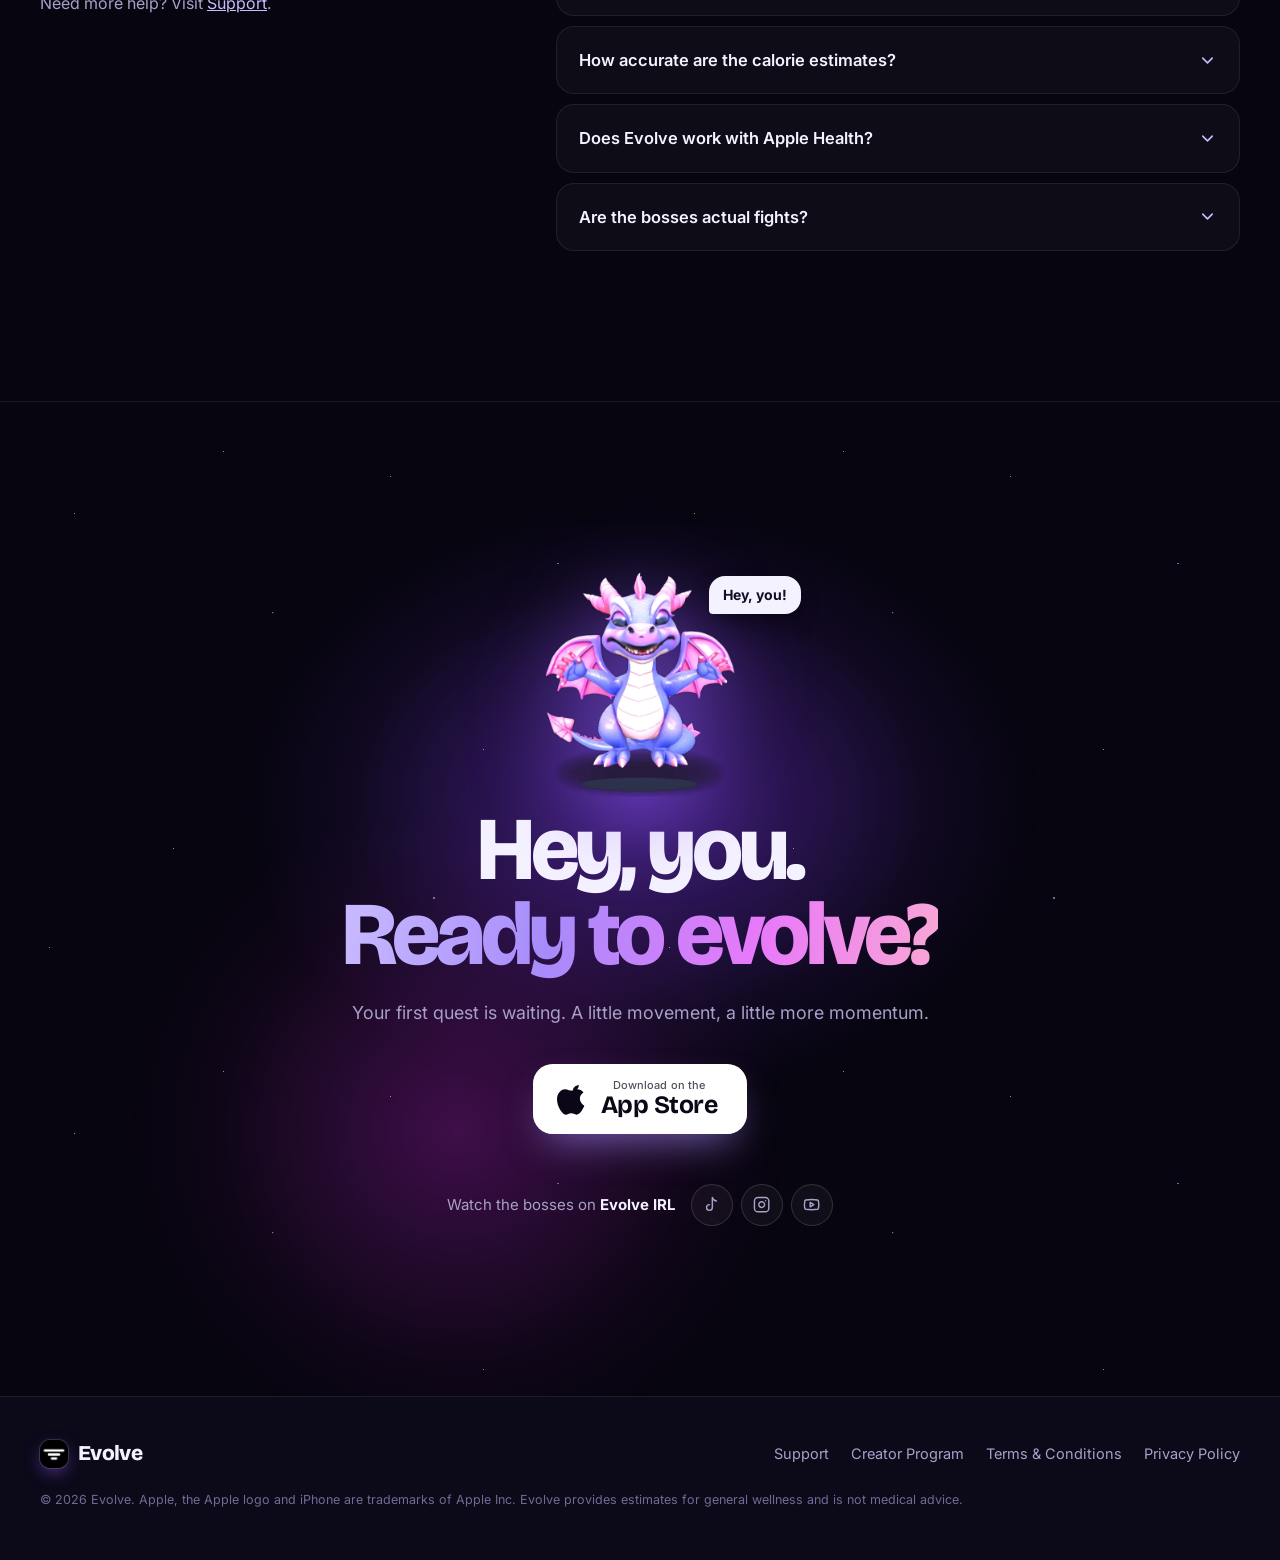
==== commit 6dbe4818: "Site copy: the app is Evolve Arena The page title, social preview title, hero pill, FAQ heading and " ====
--- a/index.html
+++ b/index.html
@@ -3,7 +3,7 @@
 <head>
   <meta charset="utf-8">
   <meta name="viewport" content="width=device-width, initial-scale=1, viewport-fit=cover">
-  <title>Evolve: Fitness Quest — Level up your real life</title>
+  <title>Evolve Arena — Level up your real life</title>
   <meta name="description" content="Evolve turns workouts, cardio, meals and meditation into XP, levels and a 40-stage Journey. Track it all in one iPhone app and watch your real-life effort level you up.">
   <meta name="theme-color" content="#07050f">
   <script>document.documentElement.className = "js";</script>
@@ -11,7 +11,7 @@
 
   <meta property="og:type" content="website">
   <meta property="og:url" content="https://theevolve.app/">
-  <meta property="og:title" content="Evolve: Fitness Quest — Small wins. Big evolution.">
+  <meta property="og:title" content="Evolve Arena — Small wins. Big evolution.">
   <meta property="og:description" content="Workouts, cardio, nutrition and meditation in one app — and every bit of it earns XP toward your next level.">
   <meta property="og:image" content="https://theevolve.app/assets/img/og.jpg">
   <meta name="twitter:card" content="summary_large_image">
@@ -109,7 +109,7 @@
 
   <div class="wrap hero-grid">
     <div class="hero-copy">
-      <span class="pill rise"><span class="pill-dot"></span>Evolve: Fitness Quest · for iPhone</span>
+      <span class="pill rise"><span class="pill-dot"></span>Evolve Arena · for iPhone</span>
       <h1 class="rise">Small wins.<br><span class="grad-text">Big evolution.</span></h1>
       <p class="lead rise">Evolve turns your workouts, walks, meals and mindful minutes into XP, levels and a 40‑stage Journey. Real effort, visible progress, and a few bosses to beat along the way.</p>
       <div class="hero-cta rise">
@@ -500,7 +500,7 @@
     </div>
     <div class="faq reveal">
       <details>
-        <summary>What is Evolve: Fitness Quest?<svg class="ic"><use href="#i-down"/></svg></summary>
+        <summary>What is Evolve Arena?<svg class="ic"><use href="#i-down"/></svg></summary>
         <p>An iPhone app that puts workouts, cardio, nutrition and meditation in one place, then turns what you log into XP, levels, five stats and a 40‑stage Journey. The idea is simple: your real‑life effort should be something you can see.</p>
       </details>
       <details>
--- a/home.css
+++ b/home.css
@@ -1,5 +1,5 @@
 /* ==========================================================
-   Evolve: Fitness Quest — site styles
+   Evolve Arena — site styles
    ========================================================== */
 
 :root {
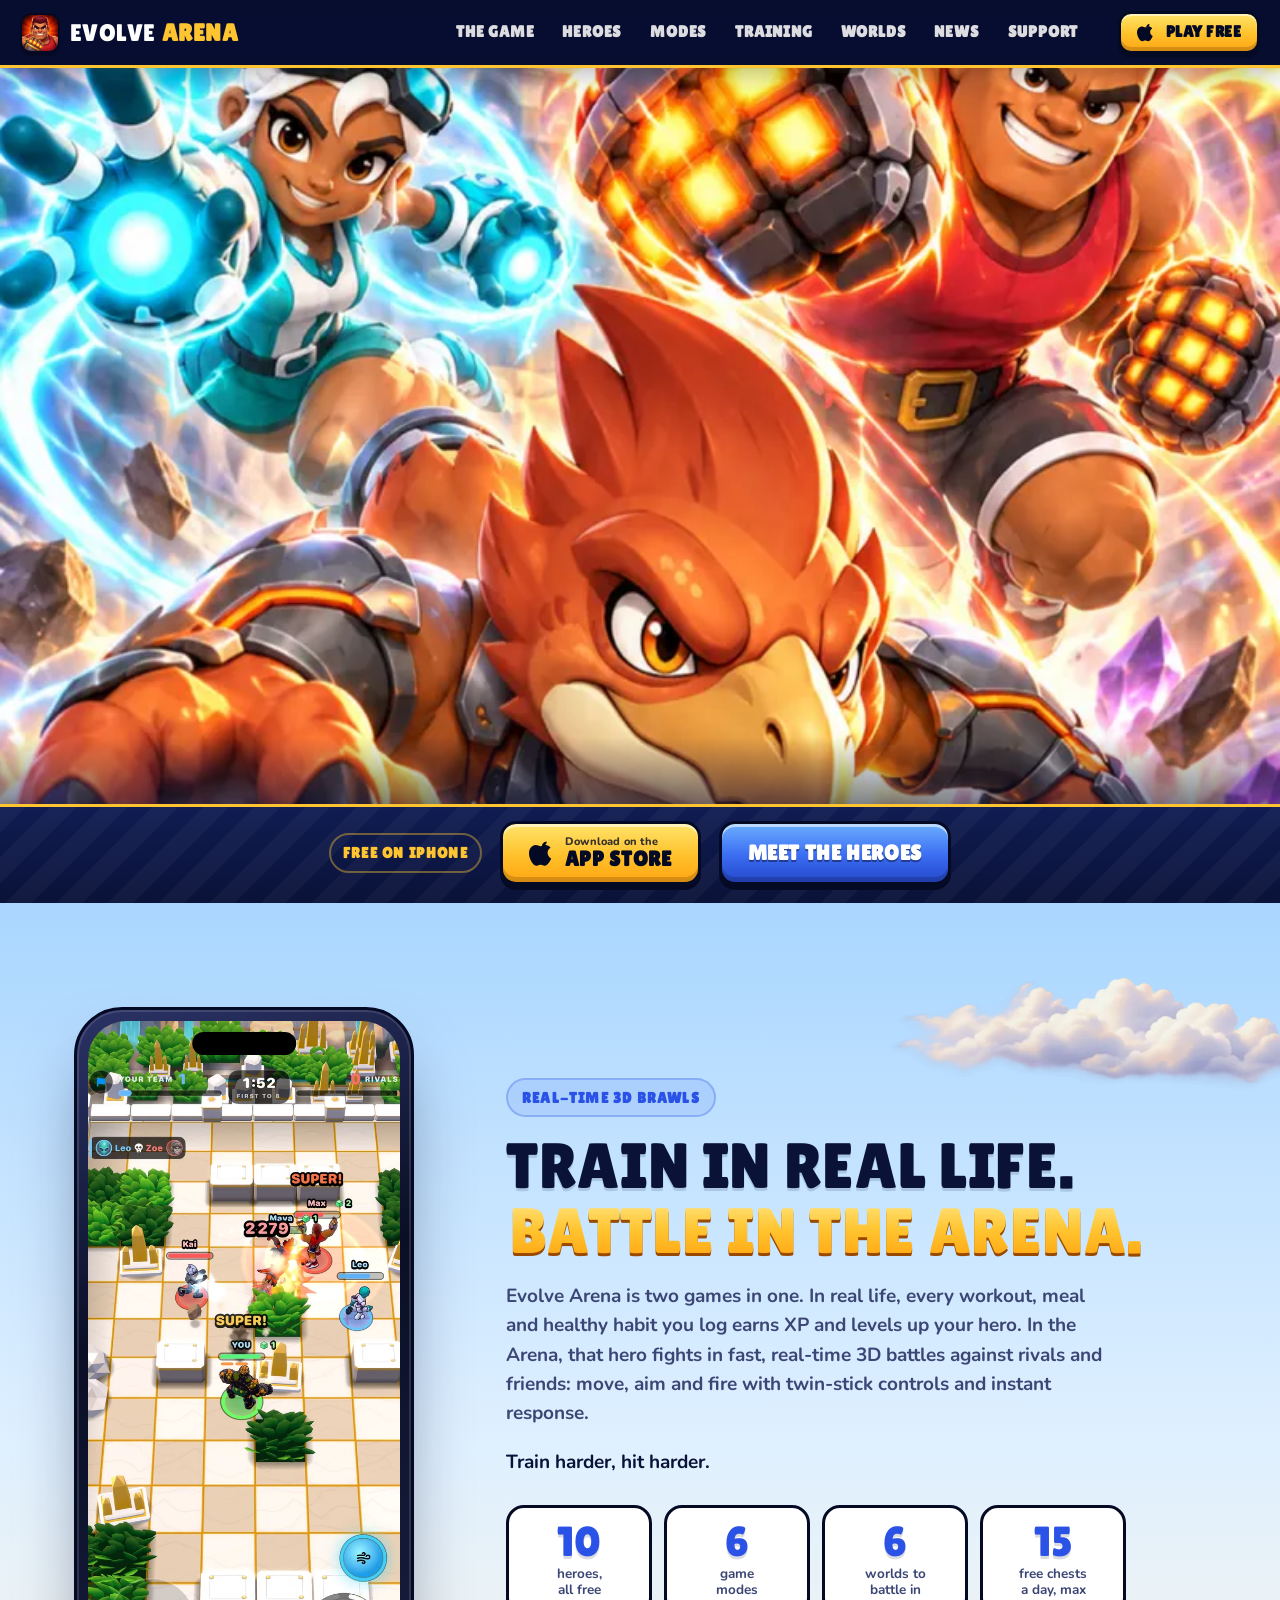
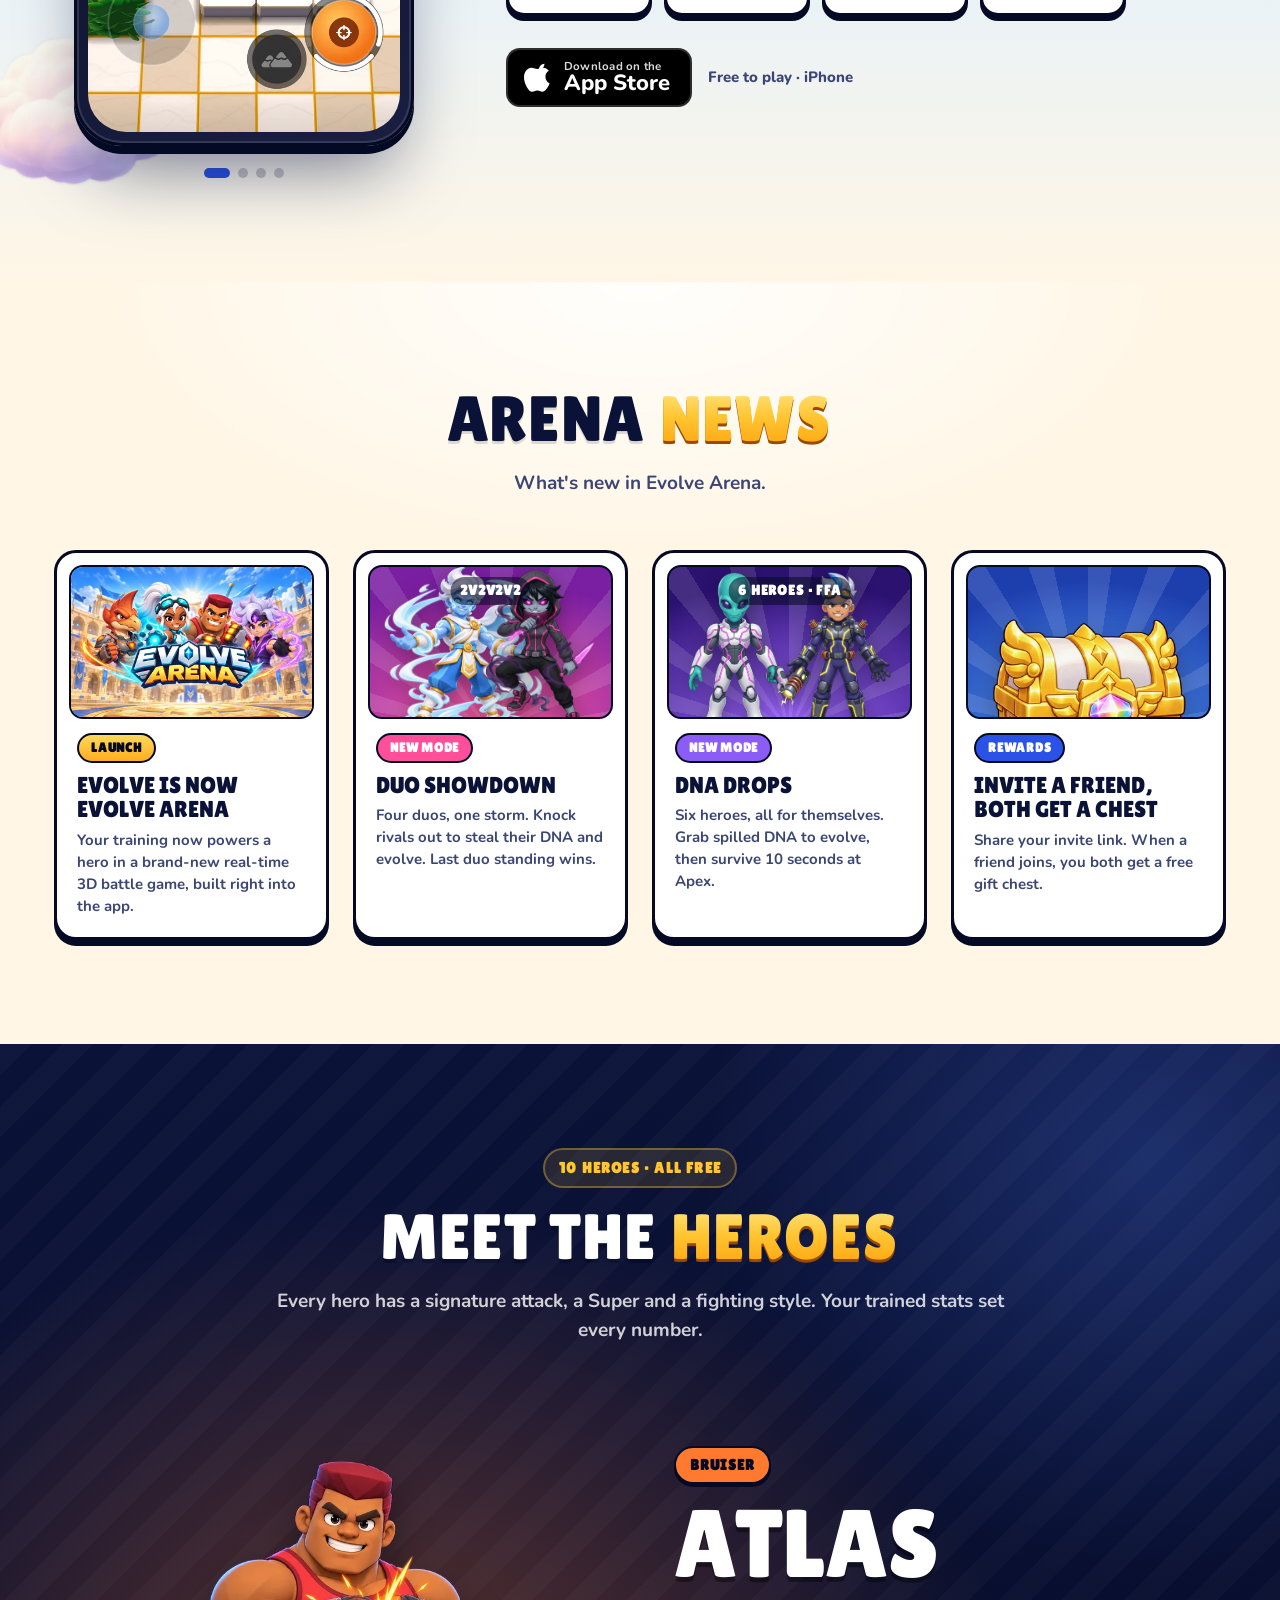
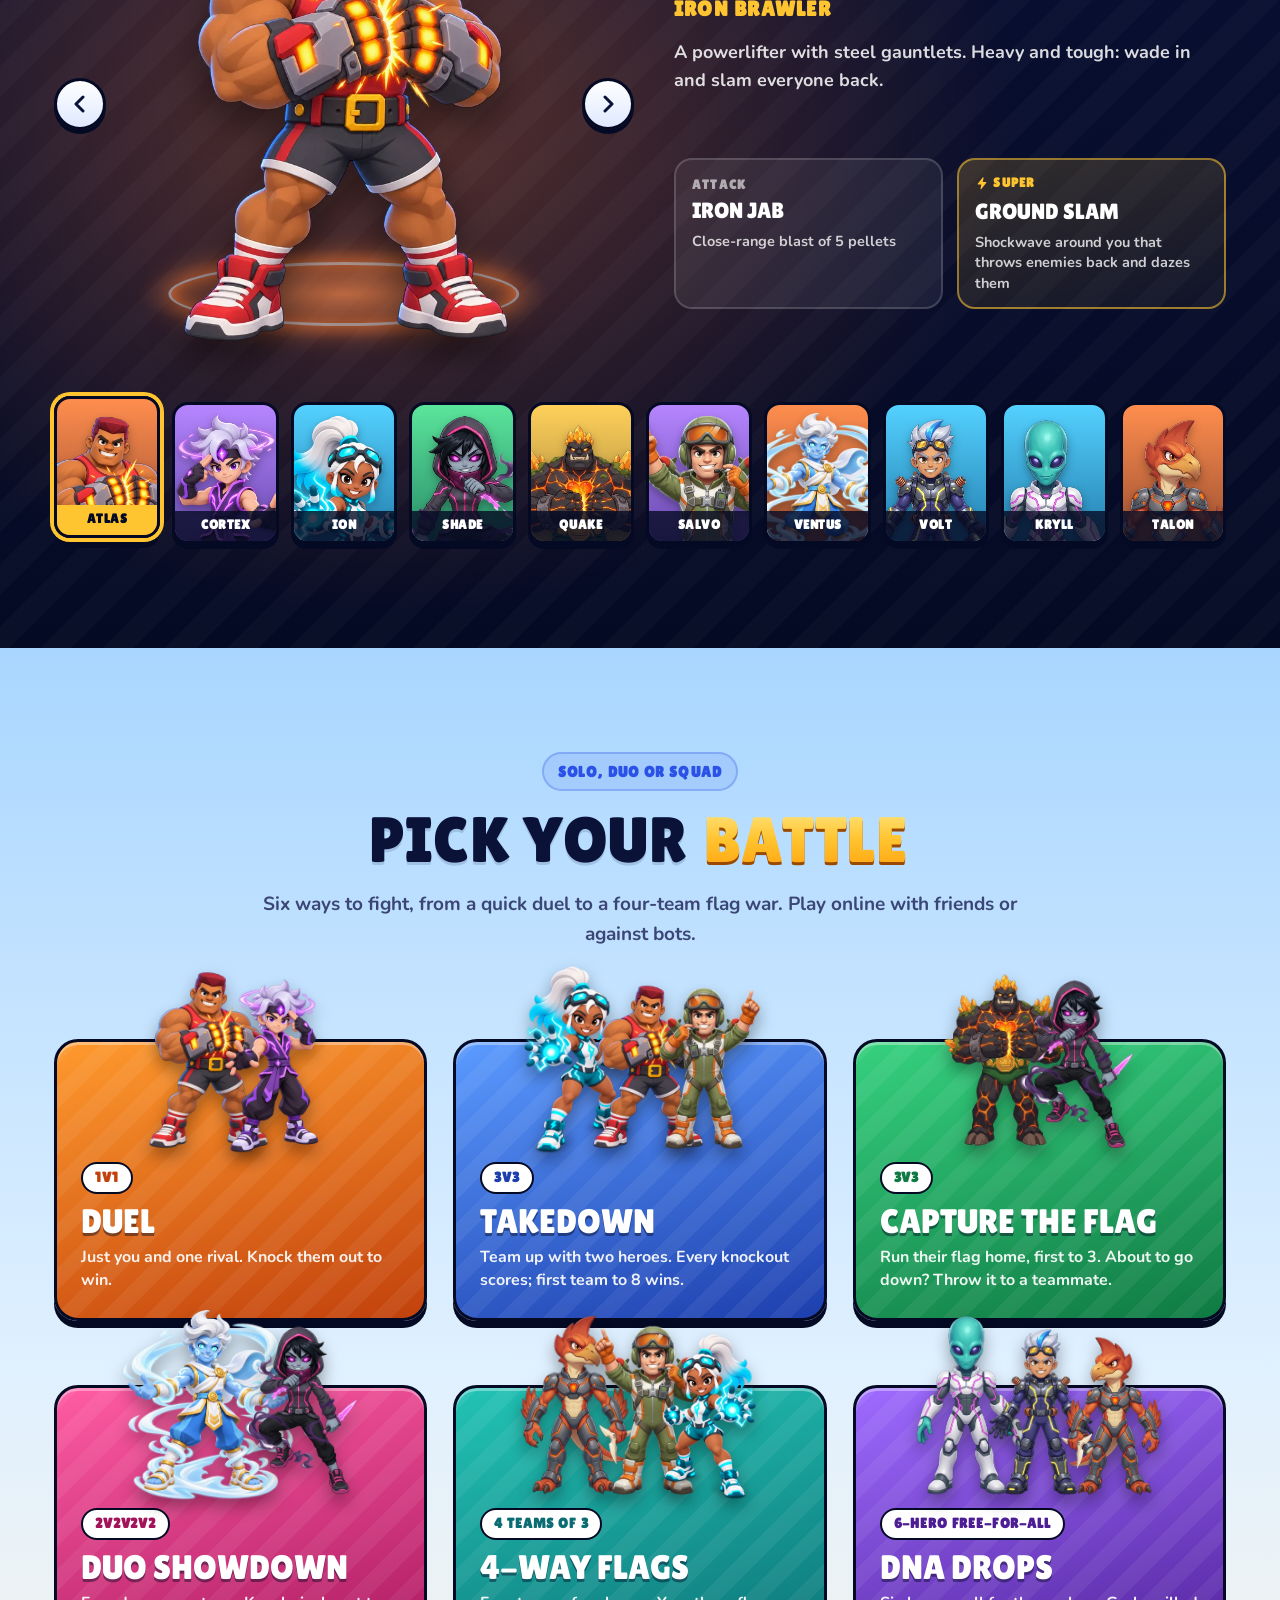
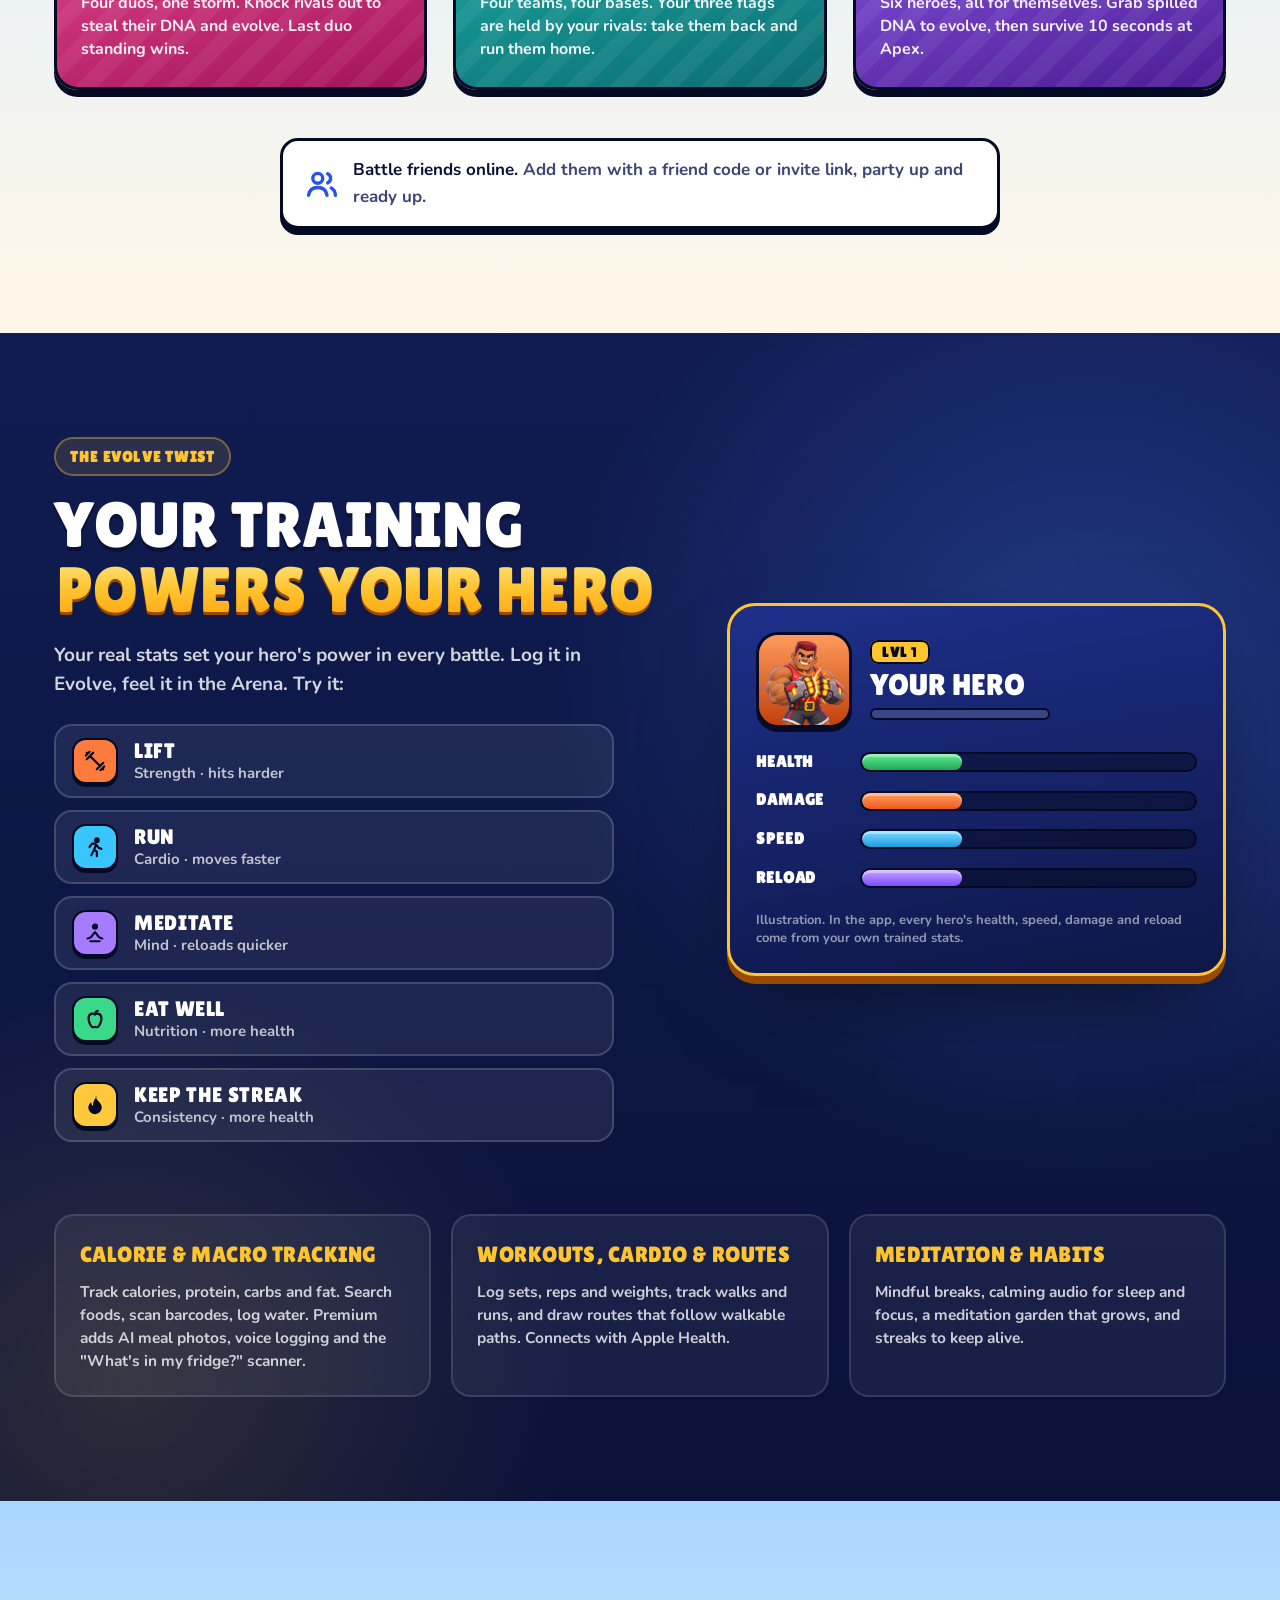
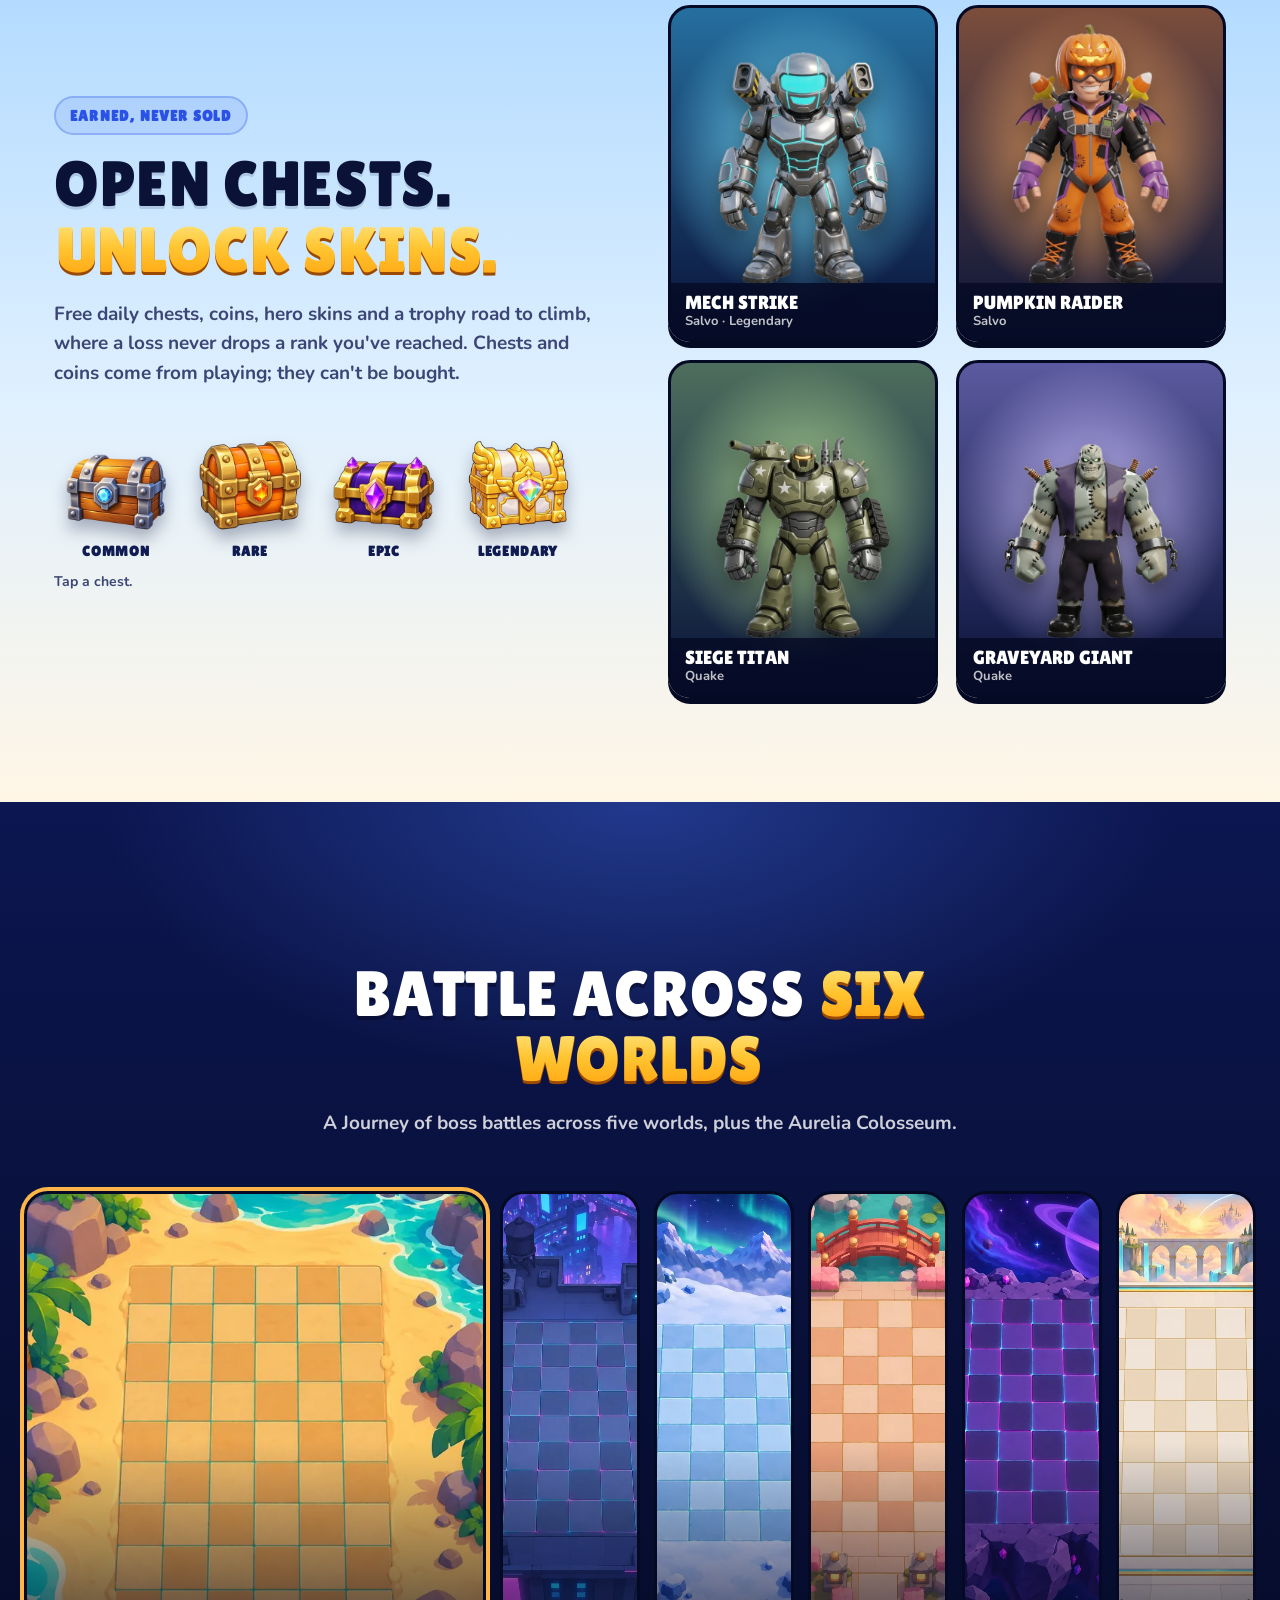
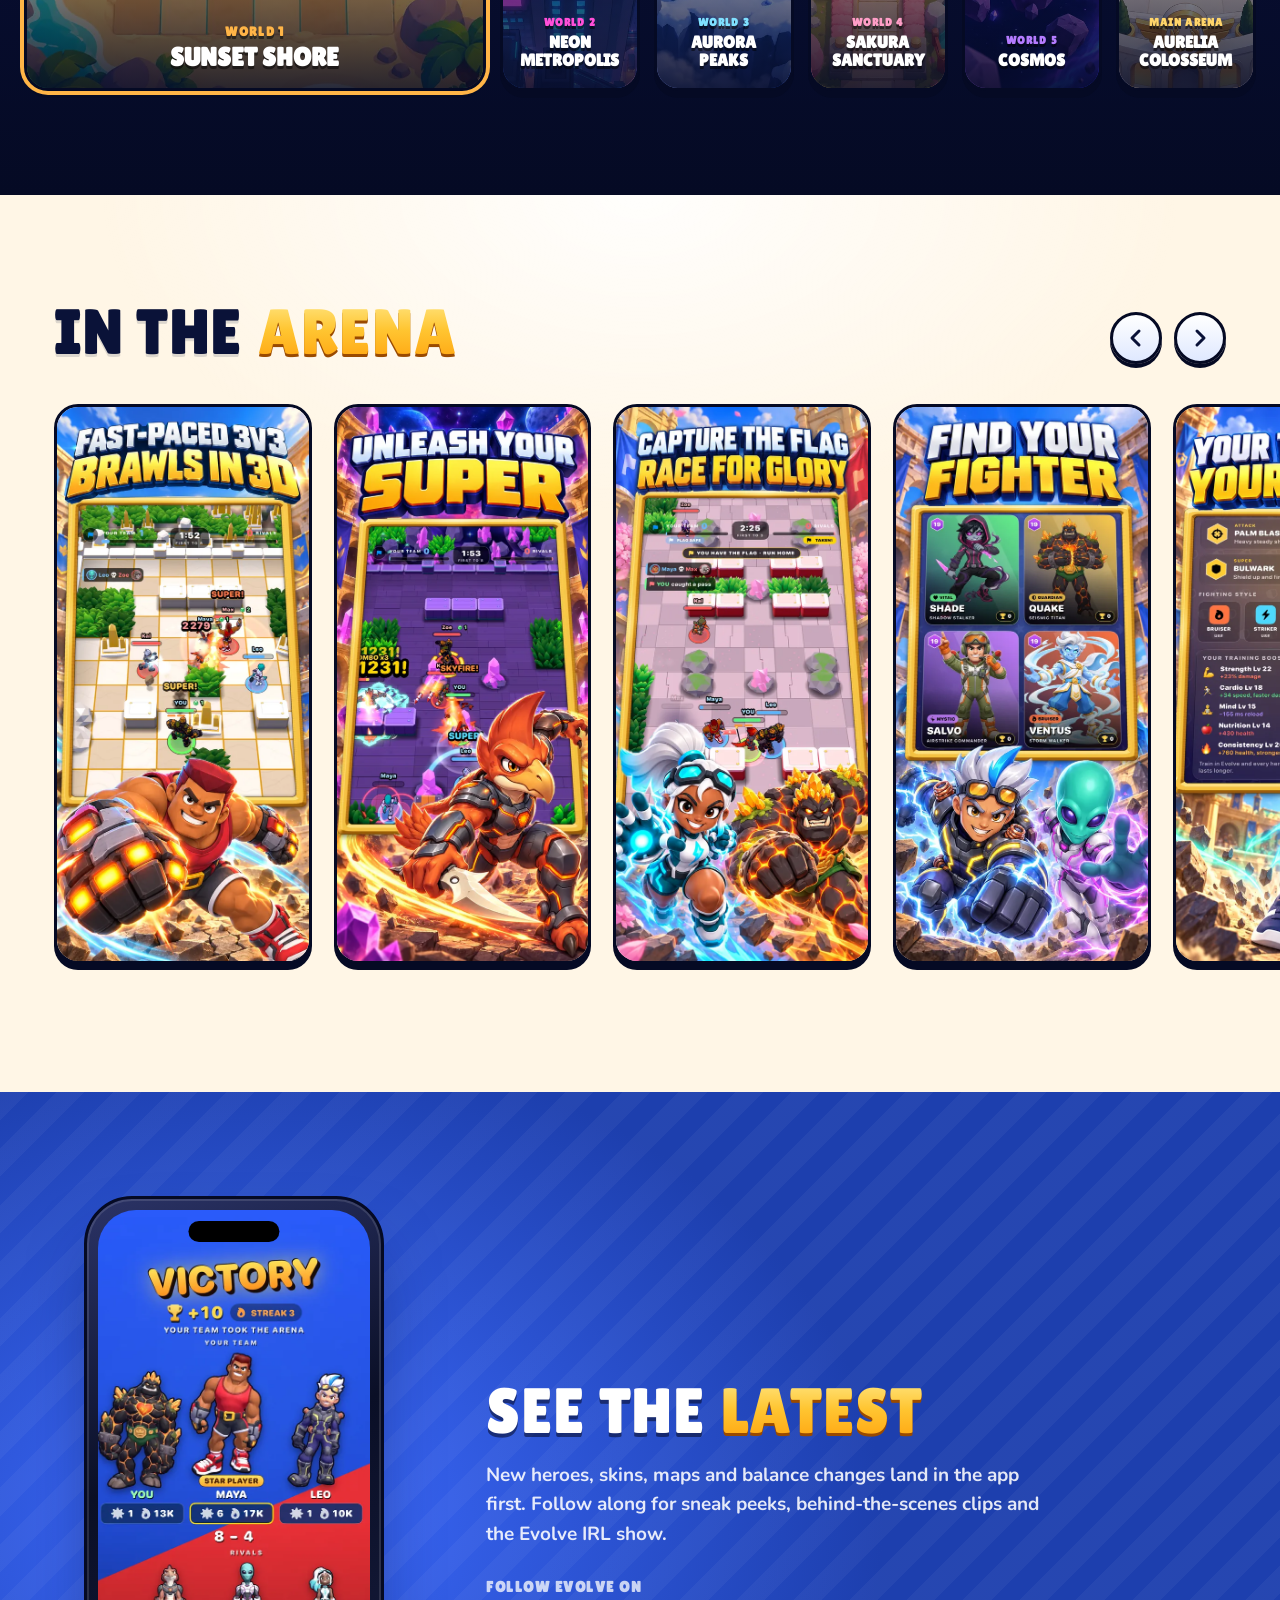
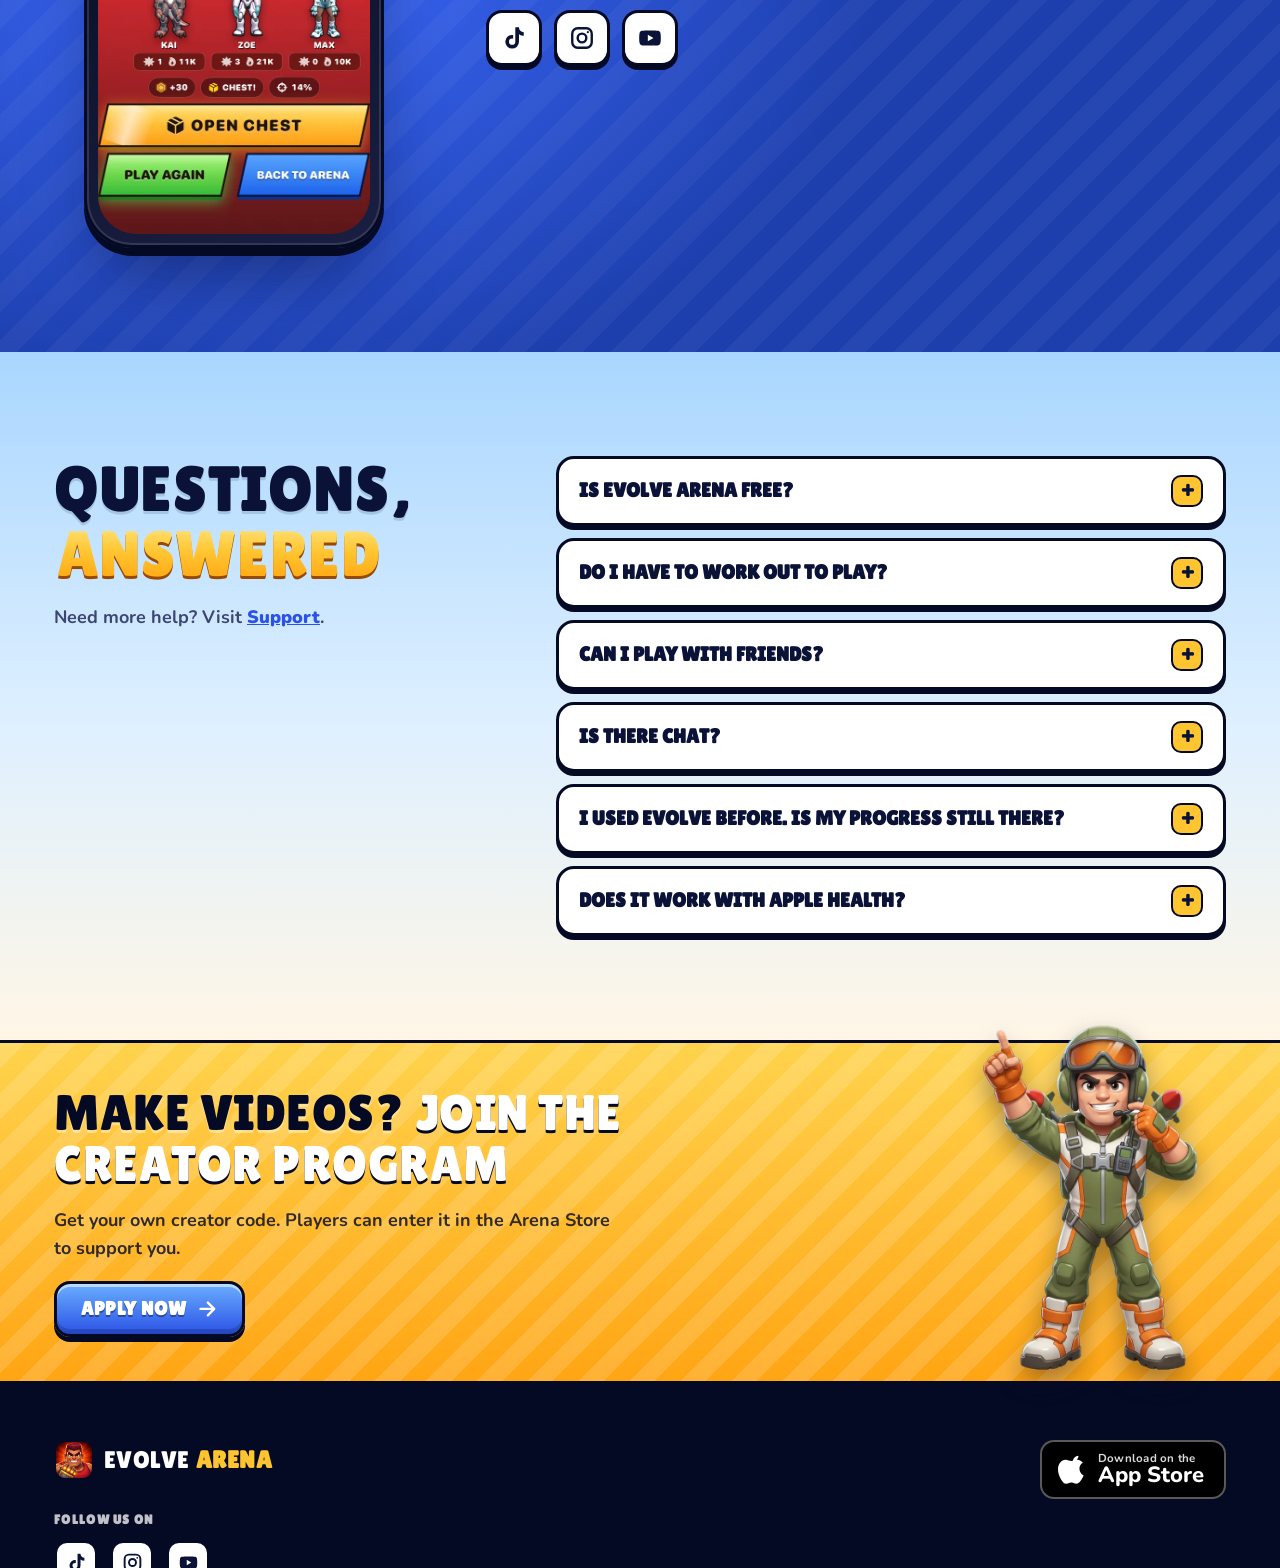
==== commit 2f729b3d: "Rebuild the homepage as the Evolve Arena game site The homepage still sold the old fitness-quest app" ====
--- a/index.html
+++ b/index.html
@@ -3,70 +3,74 @@
 <head>
   <meta charset="utf-8">
   <meta name="viewport" content="width=device-width, initial-scale=1, viewport-fit=cover">
-  <title>Evolve Arena — Level up your real life</title>
-  <meta name="description" content="Evolve turns workouts, cardio, meals and meditation into XP, levels and a 40-stage Journey. Track it all in one iPhone app and watch your real-life effort level you up.">
-  <meta name="theme-color" content="#07050f">
+  <title>Evolve Arena — Train in real life. Battle in the Arena.</title>
+  <meta name="description" content="Evolve Arena is a free real-time 3D brawler for iPhone where your real training powers your hero. 10 free heroes, 6 game modes, online battles with friends, daily chests and skins.">
+  <meta name="theme-color" content="#0a1238">
   <script>document.documentElement.className = "js";</script>
   <link rel="canonical" href="https://theevolve.app/">
 
   <meta property="og:type" content="website">
   <meta property="og:url" content="https://theevolve.app/">
-  <meta property="og:title" content="Evolve Arena — Small wins. Big evolution.">
-  <meta property="og:description" content="Workouts, cardio, nutrition and meditation in one app — and every bit of it earns XP toward your next level.">
-  <meta property="og:image" content="https://theevolve.app/assets/img/og.jpg">
+  <meta property="og:site_name" content="Evolve Arena">
+  <meta property="og:title" content="Evolve Arena — Train in real life. Battle in the Arena.">
+  <meta property="og:description" content="Real-time 3D battles where your workouts, meals and habits power your hero. 10 heroes, all free.">
+  <meta property="og:image" content="https://theevolve.app/assets/arena/og.jpg">
+  <meta property="og:image:width" content="1200">
+  <meta property="og:image:height" content="630">
   <meta name="twitter:card" content="summary_large_image">
+  <meta name="twitter:image" content="https://theevolve.app/assets/arena/og.jpg">
   <meta name="apple-itunes-app" content="app-id=6743642232">
 
-  <link rel="icon" type="image/png" sizes="32x32" href="assets/img/favicon-32.png">
-  <link rel="icon" type="image/png" sizes="64x64" href="assets/img/favicon-64.png">
-  <link rel="apple-touch-icon" href="assets/img/apple-touch-icon.png">
-
+  <link rel="icon" type="image/png" sizes="32x32" href="assets/arena/favicon-32.png">
+  <link rel="icon" type="image/png" sizes="64x64" href="assets/arena/favicon-64.png">
+  <link rel="apple-touch-icon" href="assets/arena/apple-touch-icon.png">
+
+  <link rel="preload" as="image" href="assets/arena/keyart-wide.webp" media="(min-width: 761px)">
+  <link rel="preload" as="image" href="assets/arena/keyart-tall.webp" media="(max-width: 760px)">
   <link rel="preconnect" href="https://fonts.googleapis.com">
   <link rel="preconnect" href="https://fonts.gstatic.com" crossorigin>
   <!-- Fonts load without blocking the first paint; text shows in the system font until they arrive. -->
-  <link rel="preload" as="style" href="https://fonts.googleapis.com/css2?family=Bricolage+Grotesque:opsz,wght@12..96,500;12..96,700;12..96,800&family=Inter:wght@400;500;600;700&family=JetBrains+Mono:wght@500;700&display=swap" onload="this.onload=null;this.rel='stylesheet'">
-  <noscript><link rel="stylesheet" href="https://fonts.googleapis.com/css2?family=Bricolage+Grotesque:opsz,wght@12..96,500;12..96,700;12..96,800&family=Inter:wght@400;500;600;700&family=JetBrains+Mono:wght@500;700&display=swap"></noscript>
-  <link rel="stylesheet" href="home.css">
+  <link rel="preload" as="style" href="https://fonts.googleapis.com/css2?family=Lilita+One&family=Nunito:wght@600;700;800;900&display=swap" onload="this.onload=null;this.rel='stylesheet'">
+  <noscript><link rel="stylesheet" href="https://fonts.googleapis.com/css2?family=Lilita+One&family=Nunito:wght@600;700;800;900&display=swap"></noscript>
+  <link rel="stylesheet" href="arena.css">
+
+  <script type="application/ld+json">
+  {
+    "@context": "https://schema.org",
+    "@type": "MobileApplication",
+    "name": "Evolve Arena",
+    "operatingSystem": "iOS",
+    "applicationCategory": "GameApplication",
+    "url": "https://theevolve.app/",
+    "image": "https://theevolve.app/assets/arena/og.jpg",
+    "offers": { "@type": "Offer", "price": "0", "priceCurrency": "USD" },
+    "downloadUrl": "https://apps.apple.com/app/id6743642232"
+  }
+  </script>
 </head>
 <body>
 
-<!-- Icon sprite -->
 <svg width="0" height="0" style="position:absolute" aria-hidden="true">
   <defs>
-    <symbol id="i-check" viewBox="0 0 24 24"><path d="M20 6 9 17l-5-5"/></symbol>
-    <symbol id="i-flame" viewBox="0 0 24 24"><path d="M8.5 14.5A2.5 2.5 0 0 0 11 12c0-1.38-.5-2-1-3-1.072-2.143-.224-4.054 2-6 .5 2.5 2 4.9 4 6.5 2 1.6 3 3.5 3 5.5a7 7 0 1 1-14 0c0-1.153.433-2.294 1-3a2.5 2.5 0 0 0 2.5 2.5z"/></symbol>
-    <symbol id="i-dumbbell" viewBox="0 0 24 24"><path d="m6.5 6.5 11 11"/><path d="m21 21-1-1"/><path d="m3 3 1 1"/><path d="m18 22 4-4"/><path d="m2 6 4-4"/><path d="m3 10 7-7"/><path d="m14 21 7-7"/></symbol>
-    <symbol id="i-utensils" viewBox="0 0 24 24"><path d="M3 2v7c0 1.1.9 2 2 2h4a2 2 0 0 0 2-2V2"/><path d="M7 2v20"/><path d="M21 15V2a5 5 0 0 0-5 5v6c0 1.1.9 2 2 2h3Zm0 0v7"/></symbol>
-    <symbol id="i-sparkles" viewBox="0 0 24 24"><path d="M9.937 15.5A2 2 0 0 0 8.5 14.063l-6.135-1.582a.5.5 0 0 1 0-.962L8.5 9.936A2 2 0 0 0 9.937 8.5l1.582-6.135a.5.5 0 0 1 .963 0L14.063 8.5A2 2 0 0 0 15.5 9.937l6.135 1.581a.5.5 0 0 1 0 .964L15.5 14.063a2 2 0 0 0-1.437 1.437l-1.582 6.135a.5.5 0 0 1-.963 0z"/></symbol>
-    <symbol id="i-activity" viewBox="0 0 24 24"><path d="M22 12h-4l-3 9L9 3l-3 9H2"/></symbol>
-    <symbol id="i-camera" viewBox="0 0 24 24"><path d="M14.5 4h-5L7 7H4a2 2 0 0 0-2 2v9a2 2 0 0 0 2 2h16a2 2 0 0 0 2-2V9a2 2 0 0 0-2-2h-3l-2.5-3z"/><circle cx="12" cy="13" r="3"/></symbol>
-    <symbol id="i-mic" viewBox="0 0 24 24"><path d="M12 2a3 3 0 0 0-3 3v7a3 3 0 0 0 6 0V5a3 3 0 0 0-3-3Z"/><path d="M19 10v2a7 7 0 0 1-14 0v-2"/><path d="M12 19v3"/></symbol>
-    <symbol id="i-barcode" viewBox="0 0 24 24"><path d="M3 7V5a2 2 0 0 1 2-2h2"/><path d="M17 3h2a2 2 0 0 1 2 2v2"/><path d="M21 17v2a2 2 0 0 1-2 2h-2"/><path d="M7 21H5a2 2 0 0 1-2-2v-2"/><path d="M8 7v10"/><path d="M12 7v10"/><path d="M16 7v10"/></symbol>
-    <symbol id="i-map" viewBox="0 0 24 24"><path d="M14.106 5.553a2 2 0 0 0 1.788 0l3.659-1.83A1 1 0 0 1 21 4.619v12.764a1 1 0 0 1-.553.894l-4.553 2.277a2 2 0 0 1-1.788 0l-4.212-2.106a2 2 0 0 0-1.788 0l-3.659 1.83A1 1 0 0 1 3 19.381V6.618a1 1 0 0 1 .553-.894l4.553-2.277a2 2 0 0 1 1.788 0z"/><path d="M15 5.764v15"/><path d="M9 3.236v15"/></symbol>
-    <symbol id="i-heart" viewBox="0 0 24 24"><path d="M19 14c1.49-1.46 3-3.21 3-5.5A5.5 5.5 0 0 0 16.5 3c-1.76 0-3 .5-4.5 2-1.5-1.5-2.74-2-4.5-2A5.5 5.5 0 0 0 2 8.5c0 2.3 1.5 4.05 3 5.5l7 7Z"/></symbol>
-    <symbol id="i-droplet" viewBox="0 0 24 24"><path d="M12 22a7 7 0 0 0 7-7c0-2-1-3.9-3-5.5s-3.5-4-4-6.5c-.5 2.5-2 4.9-4 6.5C6 11.1 5 13 5 15a7 7 0 0 0 7 7z"/></symbol>
-    <symbol id="i-timer" viewBox="0 0 24 24"><path d="M10 2h4"/><path d="m12 14 3-3"/><circle cx="12" cy="14" r="8"/></symbol>
-    <symbol id="i-trophy" viewBox="0 0 24 24"><path d="M6 9H4.5a2.5 2.5 0 0 1 0-5H6"/><path d="M18 9h1.5a2.5 2.5 0 0 0 0-5H18"/><path d="M4 22h16"/><path d="M10 14.66V17c0 .55-.47.98-.97 1.21C7.85 18.75 7 20.24 7 22"/><path d="M14 14.66V17c0 .55.47.98.97 1.21C16.15 18.75 17 20.24 17 22"/><path d="M18 2H6v7a6 6 0 0 0 12 0V2Z"/></symbol>
-    <symbol id="i-swords" viewBox="0 0 24 24"><path d="M14.5 17.5 3 6V3h3l11.5 11.5"/><path d="m13 19 6-6"/><path d="m16 16 4 4"/><path d="m19 21 2-2"/><path d="M14.5 6.5 18 3h3v3l-3.5 3.5"/><path d="m5 14 4 4"/><path d="m7 17-3 3"/><path d="m3 19 2 2"/></symbol>
-    <symbol id="i-arrow" viewBox="0 0 24 24"><path d="M5 12h14"/><path d="m12 5 7 7-7 7"/></symbol>
-    <symbol id="i-down" viewBox="0 0 24 24"><path d="m6 9 6 6 6-6"/></symbol>
-    <symbol id="i-rotate" viewBox="0 0 24 24"><path d="M3 12a9 9 0 1 0 9-9 9.75 9.75 0 0 0-6.74 2.74L3 8"/><path d="M3 3v5h5"/></symbol>
-    <symbol id="i-lock" viewBox="0 0 24 24"><rect width="18" height="11" x="3" y="11" rx="2"/><path d="M7 11V7a5 5 0 0 1 10 0v4"/></symbol>
-    <symbol id="i-zap" viewBox="0 0 24 24"><path d="M4 14a1 1 0 0 1-.78-1.63l9.9-10.2a.5.5 0 0 1 .86.46l-1.92 6.02A1 1 0 0 0 13 10h7a1 1 0 0 1 .78 1.63l-9.9 10.2a.5.5 0 0 1-.86-.46l1.92-6.02A1 1 0 0 0 11 14z"/></symbol>
-    <symbol id="i-bell" viewBox="0 0 24 24"><path d="M6 8a6 6 0 0 1 12 0c0 7 3 9 3 9H3s3-2 3-9"/><path d="M10.3 21a1.94 1.94 0 0 0 3.4 0"/></symbol>
-    <symbol id="i-grid" viewBox="0 0 24 24"><rect width="7" height="7" x="3" y="3" rx="1.5"/><rect width="7" height="7" x="14" y="3" rx="1.5"/><rect width="7" height="7" x="14" y="14" rx="1.5"/><rect width="7" height="7" x="3" y="14" rx="1.5"/></symbol>
-    <symbol id="i-share" viewBox="0 0 24 24"><path d="M4 12v8a2 2 0 0 0 2 2h12a2 2 0 0 0 2-2v-8"/><path d="m16 6-4-4-4 4"/><path d="M12 2v13"/></symbol>
-    <symbol id="i-moon" viewBox="0 0 24 24"><path d="M12 3a6 6 0 0 0 9 9 9 9 0 1 1-9-9Z"/></symbol>
-    <symbol id="i-sprout" viewBox="0 0 24 24"><path d="M7 20h10"/><path d="M10 20c5.5-2.5.8-6.4 3-10"/><path d="M9.5 9.4c1.1.8 1.8 2.2 2.3 3.7-2 .4-3.5.4-4.8-.3-1.2-.6-2.3-1.9-3-4.2 2.8-.5 4.4 0 5.5.8z"/><path d="M14.1 6a7 7 0 0 0-1.1 4c1.9-.1 3.3-.6 4.3-1.4 1-1 1.6-2.3 1.7-4.6-2.7.1-4 1-4.9 2z"/></symbol>
-    <symbol id="i-calendar" viewBox="0 0 24 24"><path d="M8 2v4"/><path d="M16 2v4"/><rect width="18" height="18" x="3" y="4" rx="2"/><path d="M3 10h18"/><path d="m9 16 2 2 4-4"/></symbol>
-    <symbol id="i-chart" viewBox="0 0 24 24"><path d="M3 3v18h18"/><path d="M18 17V9"/><path d="M13 17V5"/><path d="M8 17v-3"/></symbol>
-    <symbol id="i-headphones" viewBox="0 0 24 24"><path d="M3 14h3a2 2 0 0 1 2 2v3a2 2 0 0 1-2 2H5a2 2 0 0 1-2-2v-7a9 9 0 0 1 18 0v7a2 2 0 0 1-2 2h-1a2 2 0 0 1-2-2v-3a2 2 0 0 1 2-2h3"/></symbol>
-    <symbol id="i-route" viewBox="0 0 24 24"><circle cx="6" cy="19" r="3"/><path d="M9 19h8.5a3.5 3.5 0 0 0 0-7h-11a3.5 3.5 0 0 1 0-7H15"/><circle cx="18" cy="5" r="3"/></symbol>
-    <symbol id="i-phone" viewBox="0 0 24 24"><rect width="14" height="20" x="5" y="2" rx="2"/><path d="M12 18h.01"/></symbol>
-    <symbol id="i-instagram" viewBox="0 0 24 24"><rect width="20" height="20" x="2" y="2" rx="5"/><path d="M16 11.37A4 4 0 1 1 12.63 8 4 4 0 0 1 16 11.37z"/><path d="M17.5 6.5h.01"/></symbol>
-    <symbol id="i-youtube" viewBox="0 0 24 24"><path d="M2.5 17a24.12 24.12 0 0 1 0-10 2 2 0 0 1 1.4-1.4 49.56 49.56 0 0 1 16.2 0A2 2 0 0 1 21.5 7a24.12 24.12 0 0 1 0 10 2 2 0 0 1-1.4 1.4 49.55 49.55 0 0 1-16.2 0A2 2 0 0 1 2.5 17"/><path d="m10 15 5-3-5-3z"/></symbol>
-    <symbol id="i-tiktok" viewBox="0 0 24 24"><path d="M9 12a4 4 0 1 0 4 4V2c.5 2.5 2.6 4.6 5.5 5"/></symbol>
-    <symbol id="i-apple" viewBox="0 0 24 24"><path stroke="none" fill="currentColor" d="M16.37 1.43c0 1.14-.42 2.2-1.12 2.98-.84.94-2.2 1.66-3.3 1.57-.14-1.1.41-2.26 1.1-3 .78-.86 2.12-1.5 3.32-1.55ZM20.5 17.1c-.56 1.3-.83 1.88-1.55 3.03-1 1.6-2.42 3.6-4.18 3.62-1.56.01-1.96-1.02-4.08-1-2.12.01-2.56 1.02-4.12 1-1.76-.02-3.1-1.82-4.11-3.42-2.82-4.48-3.12-9.74-1.38-12.53 1.24-1.98 3.2-3.14 5.03-3.14 1.87 0 3.05 1.03 4.6 1.03 1.5 0 2.42-1.03 4.58-1.03 1.64 0 3.37.89 4.6 2.43-4.04 2.22-3.39 8 .61 10.01Z"/></symbol>
+    <symbol id="i-apple" viewBox="0 0 24 24"><path fill="currentColor" d="M16.37 1.43c0 1.14-.42 2.2-1.12 2.98-.84.94-2.2 1.66-3.3 1.57-.14-1.1.41-2.26 1.1-3 .78-.86 2.12-1.5 3.32-1.55ZM20.5 17.1c-.56 1.3-.83 1.88-1.55 3.03-1 1.6-2.42 3.6-4.18 3.62-1.56.01-1.96-1.02-4.08-1-2.12.01-2.56 1.02-4.12 1-1.76-.02-3.1-1.82-4.11-3.42-2.82-4.48-3.12-9.74-1.38-12.53 1.24-1.98 3.2-3.14 5.03-3.14 1.87 0 3.05 1.03 4.6 1.03 1.5 0 2.42-1.03 4.58-1.03 1.64 0 3.37.89 4.6 2.43-4.04 2.22-3.39 8 .61 10.01Z"/></symbol>
+    <symbol id="i-arrow" viewBox="0 0 24 24"><path fill="none" stroke="currentColor" stroke-width="2.6" stroke-linecap="round" stroke-linejoin="round" d="M5 12h14M13 5l7 7-7 7"/></symbol>
+    <symbol id="i-left" viewBox="0 0 24 24"><path fill="none" stroke="currentColor" stroke-width="3" stroke-linecap="round" stroke-linejoin="round" d="m15 5-7 7 7 7"/></symbol>
+    <symbol id="i-right" viewBox="0 0 24 24"><path fill="none" stroke="currentColor" stroke-width="3" stroke-linecap="round" stroke-linejoin="round" d="m9 5 7 7-7 7"/></symbol>
+    <symbol id="i-menu" viewBox="0 0 24 24"><path fill="none" stroke="currentColor" stroke-width="2.6" stroke-linecap="round" d="M4 7h16M4 12h16M4 17h16"/></symbol>
+    <symbol id="i-close" viewBox="0 0 24 24"><path fill="none" stroke="currentColor" stroke-width="2.6" stroke-linecap="round" d="M6 6l12 12M18 6 6 18"/></symbol>
+    <symbol id="i-down" viewBox="0 0 24 24"><path fill="none" stroke="currentColor" stroke-width="2.6" stroke-linecap="round" stroke-linejoin="round" d="m6 9 6 6 6-6"/></symbol>
+    <symbol id="i-bolt" viewBox="0 0 24 24"><path fill="currentColor" d="M13.2 2.2 4.6 13.1c-.4.5 0 1.2.6 1.2h5.3l-1.4 7.2c-.1.7.8 1.1 1.2.5l8.6-10.9c.4-.5 0-1.2-.6-1.2H13l1.4-7.2c.1-.7-.8-1.1-1.2-.5Z"/></symbol>
+    <symbol id="i-star" viewBox="0 0 24 24"><path fill="currentColor" d="m12 2.6 2.8 6 6.5.7-4.9 4.4 1.4 6.4L12 16.8l-5.8 3.3 1.4-6.4-4.9-4.4 6.5-.7Z"/></symbol>
+    <symbol id="i-dumbbell" viewBox="0 0 24 24"><path fill="none" stroke="currentColor" stroke-width="2.4" stroke-linecap="round" d="M6.5 6.5l11 11M21 21l-1-1M3 3l1 1M18 22l4-4M2 6l4-4M3 10l7-7M14 21l7-7"/></symbol>
+    <symbol id="i-run" viewBox="0 0 24 24"><g fill="none" stroke="currentColor" stroke-width="2.4" stroke-linecap="round" stroke-linejoin="round"><circle cx="14" cy="4.5" r="2" fill="currentColor"/><path d="M8 21l3-6 3 2v5M6 12l3-4 4 1 3 4 3 1M11 15l2-5"/></g></symbol>
+    <symbol id="i-mind" viewBox="0 0 24 24"><g fill="none" stroke="currentColor" stroke-width="2.4" stroke-linecap="round" stroke-linejoin="round"><circle cx="12" cy="5" r="2.2" fill="currentColor"/><path d="M4 18c2.5-.5 4.5-1.5 5.5-4l2.5-3 2.5 3c1 2.5 3 3.5 5.5 4M7 21h10"/></g></symbol>
+    <symbol id="i-apple-fruit" viewBox="0 0 24 24"><g fill="none" stroke="currentColor" stroke-width="2.4" stroke-linecap="round" stroke-linejoin="round"><path d="M12 7c-2-1.5-7-1.5-7 4.5 0 4.5 3 9.5 5 9.5 1 0 1.3-.5 2-.5s1 .5 2 .5c2 0 5-5 5-9.5C19 5.5 14 5.5 12 7Z"/><path d="M12 7c0-2 1-3.5 3-4"/></g></symbol>
+    <symbol id="i-flame" viewBox="0 0 24 24"><path fill="currentColor" d="M12.6 2.2c.3 2.6 1.8 4.3 3.4 6 1.8 1.9 3.4 3.8 3.4 6.8A7.3 7.3 0 0 1 12 22a7.2 7.2 0 0 1-7.3-7.1c0-2.4 1.1-4.1 2.4-5.4.4-.4 1.1-.1 1.1.5 0 1.3.6 2.4 1.7 2.9-.4-3.9 1.2-7.4 4-9.4.3-.2.7 0 .7.4Z"/></symbol>
+    <symbol id="i-users" viewBox="0 0 24 24"><g fill="none" stroke="currentColor" stroke-width="2.4" stroke-linecap="round"><circle cx="9" cy="8" r="3.5"/><path d="M2.5 20c.6-3.6 3.2-5.5 6.5-5.5s5.9 1.9 6.5 5.5M16 4.8a3.5 3.5 0 0 1 0 6.4M18.5 14.8c1.7.8 2.8 2.5 3 5.2"/></g></symbol>
+    <symbol id="i-shield" viewBox="0 0 24 24"><path fill="none" stroke="currentColor" stroke-width="2.4" stroke-linejoin="round" d="M12 2.8 4.5 5.6v5.9c0 4.7 3.1 8.2 7.5 9.7 4.4-1.5 7.5-5 7.5-9.7V5.6Z"/><path fill="none" stroke="currentColor" stroke-width="2.4" stroke-linecap="round" stroke-linejoin="round" d="m8.8 12 2.2 2.2 4.3-4.4"/></symbol>
+    <symbol id="i-instagram" viewBox="0 0 24 24"><g fill="none" stroke="currentColor" stroke-width="2.2"><rect width="18" height="18" x="3" y="3" rx="5"/><circle cx="12" cy="12" r="4"/><circle cx="17.4" cy="6.6" r="1" fill="currentColor" stroke="none"/></g></symbol>
+    <symbol id="i-youtube" viewBox="0 0 24 24"><path fill="currentColor" d="M21.6 7.2a2.6 2.6 0 0 0-1.8-1.8C18.2 5 12 5 12 5s-6.2 0-7.8.4A2.6 2.6 0 0 0 2.4 7.2 27 27 0 0 0 2 12a27 27 0 0 0 .4 4.8 2.6 2.6 0 0 0 1.8 1.8c1.6.4 7.8.4 7.8.4s6.2 0 7.8-.4a2.6 2.6 0 0 0 1.8-1.8A27 27 0 0 0 22 12a27 27 0 0 0-.4-4.8ZM10 15.1V8.9l5.2 3.1Z"/></symbol>
+    <symbol id="i-tiktok" viewBox="0 0 24 24"><path fill="currentColor" d="M16.6 2h-3.4v13.4a2.9 2.9 0 1 1-2.9-2.9c.3 0 .6 0 .9.1V9.2a6.3 6.3 0 1 0 5.4 6.2V8.6a7.6 7.6 0 0 0 4.4 1.4V6.6a4.4 4.4 0 0 1-4.4-4.6Z"/></symbol>
   </defs>
 </svg>
 
@@ -75,499 +79,444 @@
 <!-- ================= NAV ================= -->
 <header class="nav" id="nav">
   <div class="nav-inner">
-    <a class="brand" href="/" aria-label="Evolve home">
-      <img src="assets/img/icon-256.png" alt="" width="34" height="34">
-      <span>Evolve</span>
+    <a class="brand" href="/" aria-label="Evolve Arena home">
+      <img src="assets/arena/icon-256.webp" alt="" width="40" height="40">
+      <span class="brand-word"><b>Evolve</b><i>Arena</i></span>
     </a>
-    <nav class="nav-links" aria-label="Primary">
-      <a href="#quests">Quests</a>
-      <a href="#journey">Journey</a>
-      <a href="#features">Features</a>
-      <a href="#fridge">Fridge AI</a>
-      <a href="#wardrobe">Wardrobe</a>
+    <nav class="nav-links" id="navLinks" aria-label="Primary">
+      <a href="#game">The Game</a>
+      <a href="#heroes">Heroes</a>
+      <a href="#modes">Modes</a>
+      <a href="#training">Training</a>
+      <a href="#worlds">Worlds</a>
+      <a href="#news">News</a>
+      <a href="/support/">Support</a>
     </nav>
-    <div class="nav-xp" aria-hidden="true" title="You earn XP for scrolling. Obviously.">
-      <span class="nav-lvl">LVL <b id="navLvl">1</b></span>
-      <span class="nav-bar"><i id="navBar"></i></span>
-    </div>
-    <a class="btn btn-sm btn-light" href="https://apps.apple.com/us/app/evolve-calorie-tracker/id6743642232" data-store>
-      <svg class="ic ic-fill"><use href="#i-apple"/></svg> Download
+    <a class="btn btn-gold btn-sm nav-cta" href="https://apps.apple.com/app/id6743642232" data-store>
+      <svg class="ic"><use href="#i-apple"/></svg><span>Play free</span>
     </a>
-  </div>
-  <div class="lvl-toast" id="lvlToast" role="status" aria-live="polite"></div>
+    <button class="nav-toggle" id="navToggle" aria-label="Open menu" aria-expanded="false" aria-controls="navLinks">
+      <svg class="ic ic-open"><use href="#i-menu"/></svg><svg class="ic ic-close"><use href="#i-close"/></svg>
+    </button>
+  </div>
 </header>
 
 <main id="main">
 
-<!-- ================= HERO ================= -->
-<section class="hero" id="top">
-  <div class="hero-bg" aria-hidden="true">
-    <div class="aurora a1"></div><div class="aurora a2"></div><div class="aurora a3"></div>
-    <div class="stars"></div>
-    <div class="grid-floor"></div>
-  </div>
-
-  <div class="wrap hero-grid">
-    <div class="hero-copy">
-      <span class="pill rise"><span class="pill-dot"></span>Evolve Arena · for iPhone</span>
-      <h1 class="rise">Small wins.<br><span class="grad-text">Big evolution.</span></h1>
-      <p class="lead rise">Evolve turns your workouts, walks, meals and mindful minutes into XP, levels and a 40‑stage Journey. Real effort, visible progress, and a few bosses to beat along the way.</p>
-      <div class="hero-cta rise">
-        <a class="store-btn" href="https://apps.apple.com/us/app/evolve-calorie-tracker/id6743642232" data-store>
-          <svg class="ic ic-fill"><use href="#i-apple"/></svg>
-          <span><small>Download on the</small>App Store</span>
+<!-- ================= KEY ART ================= -->
+<section class="keyart" id="top" aria-label="Evolve Arena">
+  <h1 class="sr-only">Evolve Arena</h1>
+  <picture>
+    <source media="(max-width: 760px)" srcset="assets/arena/keyart-tall.webp">
+    <source media="(max-width: 1300px)" srcset="assets/arena/keyart-wide-1200.webp">
+    <img class="keyart-img" src="assets/arena/keyart-wide.webp" width="1915" height="821" alt="Evolve Arena key art: Talon, Ion, Atlas and Cortex burst out of the Aurelia Colosseum behind the Evolve Arena logo." fetchpriority="high">
+  </picture>
+  <div class="keyart-fade" aria-hidden="true"></div>
+  <div class="keyart-ribbon">
+    <span class="ribbon-tag">Free on iPhone</span>
+    <a class="btn btn-gold btn-lg" href="https://apps.apple.com/app/id6743642232" data-store>
+      <svg class="ic"><use href="#i-apple"/></svg>
+      <span><small>Download on the</small>App Store</span>
+    </a>
+    <a class="btn btn-blue btn-lg" href="#heroes">Meet the heroes</a>
+  </div>
+</section>
+
+<!-- ================= INTRO (Supercell-style image + text block) ================= -->
+<section class="intro sky" id="game">
+  <div class="clouds" aria-hidden="true">
+    <img class="cloud c1" src="assets/arena/fx/cloud_a.webp" alt="" loading="lazy">
+    <img class="cloud c2" src="assets/arena/fx/cloud_puff.webp" alt="" loading="lazy">
+  </div>
+  <div class="wrap intro-grid">
+    <div class="phone reveal" data-cycle>
+      <div class="phone-screen">
+        <img class="is-on" src="assets/arena/shots/takedown.webp" alt="A 3v3 Takedown in the Aurelia Colosseum with two Supers firing at once." width="620" height="1347" loading="lazy">
+        <img src="assets/arena/shots/skyfire.webp" alt="Talon's Skyfire Super raining fire on a 3v3 battle in Cosmos." width="620" height="1347" loading="lazy">
+        <img src="assets/arena/shots/flags.webp" alt="Capture the Flag in Sakura Sanctuary: you have the flag, run home." width="620" height="1347" loading="lazy">
+        <img src="assets/arena/shots/quake.webp" alt="Quake's Titan Leap stunning rivals on the Aurora Peaks map." width="620" height="1347" loading="lazy">
+      </div>
+      <div class="phone-dots" aria-hidden="true"><i class="is-on"></i><i></i><i></i><i></i></div>
+    </div>
+    <div class="intro-copy">
+      <span class="kicker reveal">Real-time 3D brawls</span>
+      <h2 class="title reveal">Train in real life.<br><span class="gold">Battle in the Arena.</span></h2>
+      <p class="reveal">Evolve Arena is two games in one. In real life, every workout, meal and healthy habit you log earns XP and levels up your hero. In the Arena, that hero fights in fast, real-time 3D battles against rivals and friends: move, aim and fire with twin-stick controls and instant response.</p>
+      <p class="reveal"><b>Train harder, hit harder.</b></p>
+      <ul class="facts reveal">
+        <li><b>10</b><span>heroes,<br>all free</span></li>
+        <li><b>6</b><span>game<br>modes</span></li>
+        <li><b>6</b><span>worlds to<br>battle in</span></li>
+        <li><b>15</b><span>free chests<br>a day, max</span></li>
+      </ul>
+      <div class="store-row reveal">
+        <a class="appstore" href="https://apps.apple.com/app/id6743642232" data-store aria-label="Download Evolve Arena on the App Store">
+          <svg class="ic"><use href="#i-apple"/></svg><span><small>Download on the</small>App Store</span>
         </a>
-        <a class="btn btn-ghost" href="#quests">Try a quest <svg class="ic"><use href="#i-down"/></svg></a>
-      </div>
-      <ul class="hero-facts rise" aria-label="Evolve at a glance">
-        <li><b>5</b><span>stats to level</span></li>
-        <li><b>40</b><span>Journey stages</span></li>
-        <li><b>5</b><span>bosses to beat</span></li>
-        <li><b>24</b><span>activity types</span></li>
+        <span class="store-note">Free to play · iPhone</span>
+      </div>
+    </div>
+  </div>
+</section>
+
+<!-- ================= NEWS ================= -->
+<section class="news stone" id="news">
+  <div class="wrap">
+    <div class="section-head center">
+      <h2 class="title reveal">Arena <span class="gold">News</span></h2>
+      <p class="reveal">What's new in Evolve Arena.</p>
+    </div>
+    <div class="news-grid">
+      <a class="news-card reveal" href="#game">
+        <div class="news-art art-launch">
+          <img src="assets/arena/keyart-wide-1200.webp" alt="" loading="lazy">
+        </div>
+        <span class="tag tag-gold">Launch</span>
+        <h3>Evolve is now Evolve Arena</h3>
+        <p>Your training now powers a hero in a brand-new real-time 3D battle game, built right into the app.</p>
+      </a>
+      <a class="news-card reveal" href="#modes">
+        <div class="news-art art-mode" style="--c1:#ff5ca3;--c2:#7b1fa2">
+          <img class="pose p1" src="assets/arena/heroes/ventus.webp" alt="" loading="lazy">
+          <img class="pose p2" src="assets/arena/heroes/shade.webp" alt="" loading="lazy">
+          <span class="art-label">2v2v2v2</span>
+        </div>
+        <span class="tag tag-pink">New mode</span>
+        <h3>Duo Showdown</h3>
+        <p>Four duos, one storm. Knock rivals out to steal their DNA and evolve. Last duo standing wins.</p>
+      </a>
+      <a class="news-card reveal" href="#modes">
+        <div class="news-art art-mode" style="--c1:#9e66ff;--c2:#2b1170">
+          <img class="pose p1" src="assets/arena/heroes/kryll.webp" alt="" loading="lazy">
+          <img class="pose p2" src="assets/arena/heroes/volt.webp" alt="" loading="lazy">
+          <span class="art-label">6 heroes · FFA</span>
+        </div>
+        <span class="tag tag-purple">New mode</span>
+        <h3>DNA Drops</h3>
+        <p>Six heroes, all for themselves. Grab spilled DNA to evolve, then survive 10 seconds at Apex.</p>
+      </a>
+      <a class="news-card reveal" href="#rewards">
+        <div class="news-art art-gift">
+          <img class="chest-pop" src="assets/arena/chests/legendary.webp" alt="" loading="lazy">
+        </div>
+        <span class="tag tag-blue">Rewards</span>
+        <h3>Invite a friend, both get a chest</h3>
+        <p>Share your invite link. When a friend joins, you both get a free gift chest.</p>
+      </a>
+    </div>
+  </div>
+</section>
+
+<!-- ================= HEROES ================= -->
+<section class="heroes" id="heroes" aria-labelledby="heroesTitle">
+  <div class="heroes-glow" aria-hidden="true"></div>
+  <div class="wrap">
+    <div class="section-head center">
+      <span class="kicker reveal">10 heroes · all free</span>
+      <h2 class="title reveal" id="heroesTitle">Meet the <span class="gold">heroes</span></h2>
+      <p class="reveal">Every hero has a signature attack, a Super and a fighting style. Your trained stats set every number.</p>
+    </div>
+
+    <div class="roster" id="roster" data-class="bruiser">
+      <div class="roster-stage">
+        <button class="round-btn prev" id="heroPrev" aria-label="Previous hero"><svg class="ic"><use href="#i-left"/></svg></button>
+        <div class="pedestal" aria-hidden="true"><i></i></div>
+        <img class="roster-hero" id="heroImg" src="assets/arena/heroes/atlas.webp" alt="Atlas" width="560" height="840">
+        <button class="round-btn next" id="heroNext" aria-label="Next hero"><svg class="ic"><use href="#i-right"/></svg></button>
+      </div>
+      <div class="roster-info" aria-live="polite">
+        <span class="class-pill" id="heroClass">Bruiser</span>
+        <h3 class="hero-name" id="heroName">Atlas</h3>
+        <p class="hero-role" id="heroRole">Iron Brawler</p>
+        <p class="hero-blurb" id="heroBlurb">A powerlifter with steel gauntlets. Heavy and tough: wade in and slam everyone back.</p>
+        <div class="moves">
+          <div class="move">
+            <span class="move-label">Attack</span>
+            <b id="heroAttack">Iron Jab</b>
+            <span id="heroAttackDetail">Close-range blast of 5 pellets</span>
+          </div>
+          <div class="move move-super">
+            <span class="move-label"><svg class="ic"><use href="#i-bolt"/></svg>Super</span>
+            <b id="heroSuper">Ground Slam</b>
+            <span id="heroSuperDetail">Shockwave around you that throws enemies back and dazes them</span>
+          </div>
+        </div>
+      </div>
+    </div>
+
+    <div class="roster-picker" id="rosterPicker" role="tablist" aria-label="Choose a hero"></div>
+  </div>
+</section>
+
+<!-- ================= MODES ================= -->
+<section class="modes sky" id="modes">
+  <div class="wrap">
+    <div class="section-head center">
+      <span class="kicker reveal">Solo, duo or squad</span>
+      <h2 class="title reveal">Pick your <span class="gold">battle</span></h2>
+      <p class="reveal">Six ways to fight, from a quick duel to a four-team flag war. Play online with friends or against bots.</p>
+    </div>
+    <div class="mode-grid">
+      <article class="mode reveal" style="--m:#ff9a2e;--m2:#c2410c">
+        <div class="mode-art"><img class="pose" src="assets/arena/heroes/atlas.webp" alt="" loading="lazy"><img class="pose" src="assets/arena/heroes/cortex.webp" alt="" loading="lazy"></div>
+        <span class="mode-size">1v1</span>
+        <h3>Duel</h3>
+        <p>Just you and one rival. Knock them out to win.</p>
+      </article>
+      <article class="mode reveal" style="--m:#5b9bff;--m2:#1d3fae">
+        <div class="mode-art"><img class="pose" src="assets/arena/heroes/ion.webp" alt="" loading="lazy"><img class="pose" src="assets/arena/heroes/atlas.webp" alt="" loading="lazy"><img class="pose" src="assets/arena/heroes/salvo.webp" alt="" loading="lazy"></div>
+        <span class="mode-size">3v3</span>
+        <h3>Takedown</h3>
+        <p>Team up with two heroes. Every knockout scores; first team to 8 wins.</p>
+      </article>
+      <article class="mode reveal" style="--m:#36d17f;--m2:#0f7a43">
+        <div class="mode-art"><img class="pose" src="assets/arena/heroes/quake.webp" alt="" loading="lazy"><img class="pose" src="assets/arena/heroes/shade.webp" alt="" loading="lazy"></div>
+        <span class="mode-size">3v3</span>
+        <h3>Capture the Flag</h3>
+        <p>Run their flag home, first to 3. About to go down? Throw it to a teammate.</p>
+      </article>
+      <article class="mode reveal" style="--m:#ff5ca3;--m2:#a3135a">
+        <div class="mode-art"><img class="pose" src="assets/arena/heroes/ventus.webp" alt="" loading="lazy"><img class="pose" src="assets/arena/heroes/shade.webp" alt="" loading="lazy"></div>
+        <span class="mode-size">2v2v2v2</span>
+        <h3>Duo Showdown</h3>
+        <p>Four duos, one storm. Knock rivals out to steal their DNA and evolve. Last duo standing wins.</p>
+      </article>
+      <article class="mode reveal" style="--m:#22c3b5;--m2:#0b6d73">
+        <div class="mode-art"><img class="pose" src="assets/arena/heroes/talon.webp" alt="" loading="lazy"><img class="pose" src="assets/arena/heroes/salvo.webp" alt="" loading="lazy"><img class="pose" src="assets/arena/heroes/ion.webp" alt="" loading="lazy"></div>
+        <span class="mode-size">4 teams of 3</span>
+        <h3>4-Way Flags</h3>
+        <p>Four teams, four bases. Your three flags are held by your rivals: take them back and run them home.</p>
+      </article>
+      <article class="mode reveal" style="--m:#9e6bff;--m2:#4c1d95">
+        <div class="mode-art"><img class="pose" src="assets/arena/heroes/kryll.webp" alt="" loading="lazy"><img class="pose" src="assets/arena/heroes/volt.webp" alt="" loading="lazy"><img class="pose" src="assets/arena/heroes/talon.webp" alt="" loading="lazy"></div>
+        <span class="mode-size">6-hero free-for-all</span>
+        <h3>DNA Drops</h3>
+        <p>Six heroes, all for themselves. Grab spilled DNA to evolve, then survive 10 seconds at Apex.</p>
+      </article>
+    </div>
+    <div class="party reveal">
+      <svg class="ic"><use href="#i-users"/></svg>
+      <p><b>Battle friends online.</b> Add them with a friend code or invite link, party up and ready up.</p>
+    </div>
+  </div>
+</section>
+
+<!-- ================= TRAINING ================= -->
+<section class="training" id="training">
+  <div class="wrap training-grid">
+    <div class="training-copy">
+      <span class="kicker reveal">The Evolve twist</span>
+      <h2 class="title reveal">Your training<br><span class="gold">powers your hero</span></h2>
+      <p class="reveal">Your real stats set your hero's power in every battle. Log it in Evolve, feel it in the Arena. Try it:</p>
+      <div class="train-buttons reveal" id="trainButtons">
+        <button class="train-btn" data-stat="strength" style="--t:#ff7a3d"><svg class="ic"><use href="#i-dumbbell"/></svg><span><b>Lift</b>Strength · hits harder</span></button>
+        <button class="train-btn" data-stat="cardio" style="--t:#39c6ff"><svg class="ic"><use href="#i-run"/></svg><span><b>Run</b>Cardio · moves faster</span></button>
+        <button class="train-btn" data-stat="mind" style="--t:#a77bff"><svg class="ic"><use href="#i-mind"/></svg><span><b>Meditate</b>Mind · reloads quicker</span></button>
+        <button class="train-btn" data-stat="nutrition" style="--t:#39d98a"><svg class="ic"><use href="#i-apple-fruit"/></svg><span><b>Eat well</b>Nutrition · more health</span></button>
+        <button class="train-btn" data-stat="consistency" style="--t:#ffc83d"><svg class="ic"><use href="#i-flame"/></svg><span><b>Keep the streak</b>Consistency · more health</span></button>
+      </div>
+    </div>
+
+    <div class="power-card reveal" id="powerCard" aria-live="polite">
+      <div class="power-top">
+        <img src="assets/arena/heroes/atlas.webp" alt="" width="560" height="840" loading="lazy">
+        <div>
+          <span class="power-lvl">LVL <b id="pcLevel">1</b></span>
+          <h3>Your hero</h3>
+          <span class="power-xp"><i id="pcXp"></i></span>
+        </div>
+      </div>
+      <ul class="power-stats">
+        <li data-bar="hp"><span>Health</span><i><b></b></i></li>
+        <li data-bar="dmg"><span>Damage</span><i><b></b></i></li>
+        <li data-bar="spd"><span>Speed</span><i><b></b></i></li>
+        <li data-bar="rel"><span>Reload</span><i><b></b></i></li>
       </ul>
-    </div>
-
-    <div class="hero-visual" id="heroVisual" aria-hidden="true">
-      <div class="halo"></div>
-      <div class="orbit o1"><i></i></div>
-      <div class="orbit o2"><i></i></div>
-      <img class="hero-mascot" src="assets/img/mascot.webp" srcset="assets/img/mascot-380.webp 380w, assets/img/mascot.webp 473w" sizes="(max-width: 760px) 180px, 241px" alt="" width="473" height="1100" decoding="async" data-depth="0.5">
-      <div class="phone hero-phone" data-depth="0.25">
-        <div class="screen"><img src="assets/screens/home.webp" alt="" width="600" height="1304" decoding="async"></div>
-      </div>
-      <div class="hud hud-xp" data-depth="1.1">
-        <span class="hud-ico c-green"><svg class="ic"><use href="#i-dumbbell"/></svg></span>
-        <span><small>Workout complete</small><b class="mono">+50 XP</b></span>
-      </div>
-      <div class="hud hud-streak" data-depth="0.9">
-        <img src="assets/img/flame.webp" alt="" width="21" height="24">
-        <span><small>Daily streak</small><b>Safe for today</b></span>
-      </div>
-      <div class="hud hud-stage" data-depth="1.4">
-        <span class="hud-num mono">18</span>
-        <span><small>Journey · Stage 18</small><b>Endurance Trial</b></span>
-      </div>
-      <div class="hud hud-stats" data-depth="0.7">
-        <span class="mini-stat"><i style="--c:var(--s-str);--v:.72"></i>STR</span>
-        <span class="mini-stat"><i style="--c:var(--s-car);--v:.9"></i>CAR</span>
-        <span class="mini-stat"><i style="--c:var(--s-mind);--v:.38"></i>MND</span>
-        <span class="mini-stat"><i style="--c:var(--s-nut);--v:.55"></i>NUT</span>
-        <span class="mini-stat"><i style="--c:var(--s-con);--v:.46"></i>CON</span>
-      </div>
-    </div>
-  </div>
-
-  <div class="marquee" aria-hidden="true">
-    <div class="marquee-track">
-      <span>Running</span><span>Walking</span><span>Hiking</span><span>Strength Training</span><span>Cycling</span><span>Yoga</span><span>HIIT</span><span>Rowing</span><span>Boxing Cardio</span><span>Swimming</span><span>Pilates</span><span>Trail Running</span><span>Paddleboarding</span><span>Jump Rope</span><span>Kayaking</span><span>Stair Climbing</span><span>Mountain Biking</span><span>Skating</span>
-      <span>Running</span><span>Walking</span><span>Hiking</span><span>Strength Training</span><span>Cycling</span><span>Yoga</span><span>HIIT</span><span>Rowing</span><span>Boxing Cardio</span><span>Swimming</span><span>Pilates</span><span>Trail Running</span><span>Paddleboarding</span><span>Jump Rope</span><span>Kayaking</span><span>Stair Climbing</span><span>Mountain Biking</span><span>Skating</span>
-    </div>
-  </div>
-</section>
-
-<!-- ================= DAILY QUESTS ================= -->
-<section class="section" id="quests">
-  <div class="wrap split">
-    <div class="split-copy">
-      <span class="eyebrow reveal">01 · Daily quests</span>
-      <h2 class="reveal">Three small wins.<br>One very satisfying bar.</h2>
-      <p class="reveal">Every day, Evolve sets three quests: train, eat, breathe. Finish one and your streak is safe. Finish all three and watch the XP bar move. Go on, tap them.</p>
-      <ul class="ticks reveal">
-        <li><svg class="ic"><use href="#i-flame"/></svg><span><b>One quest keeps your streak alive.</b> A workout, a meal log or a meditation is enough.</span></li>
-        <li><svg class="ic"><use href="#i-bell"/></svg><span><b>Reminders when you want them.</b> Pick the times for workout, meal and water nudges.</span></li>
-        <li><svg class="ic"><use href="#i-grid"/></svg><span><b>Home Screen widgets</b> for progress, nutrition, cardio, food scan and water.</span></li>
-      </ul>
-    </div>
-
-    <div class="quest-card reveal" id="questCard">
-      <div class="qc-head">
-        <div>
-          <span class="mono qc-label">Daily quests</span>
-          <div class="qc-day">Day <b id="qDay">1</b></div>
-        </div>
-        <div class="qc-streak" id="qStreak" data-safe="false">
-          <img src="assets/img/flame.webp" alt="" width="18" height="21" loading="lazy">
-          <span id="qStreakText">Streak at risk</span>
-        </div>
-      </div>
-
-      <div class="quest-list">
-        <button class="quest" data-xp="50" data-stat="str">
-          <span class="q-check"><svg class="ic"><use href="#i-check"/></svg></span>
-          <span class="q-icon c-red"><svg class="ic"><use href="#i-dumbbell"/></svg></span>
-          <span class="q-text"><b>Complete a workout</b><small>Lift, run, ride, flow — it all counts</small></span>
-          <span class="q-xp mono">+50 XP</span>
-        </button>
-        <button class="quest" data-xp="25" data-stat="nut">
-          <span class="q-check"><svg class="ic"><use href="#i-check"/></svg></span>
-          <span class="q-icon c-orange"><svg class="ic"><use href="#i-utensils"/></svg></span>
-          <span class="q-text"><b>Log a meal</b><small>Photo, voice, barcode, search or manual</small></span>
-          <span class="q-xp mono">+25 XP</span>
-        </button>
-        <button class="quest" data-xp="30" data-stat="mind">
-          <span class="q-check"><svg class="ic"><use href="#i-check"/></svg></span>
-          <span class="q-icon c-blue"><svg class="ic"><use href="#i-sparkles"/></svg></span>
-          <span class="q-text"><b>Meditate</b><small>Even five minutes counts</small></span>
-          <span class="q-xp mono">+30 XP</span>
-        </button>
-      </div>
-
-      <div class="qc-xp">
-        <div class="qc-xp-top">
-          <span class="mono">LVL <b id="qLvl">1</b></span>
-          <span class="mono qc-xp-num"><b id="qXp">0</b> / 100 XP</span>
-        </div>
-        <div class="xpbar"><i id="qBar"></i><span class="xpbar-shine"></span></div>
-      </div>
-
-      <div class="qc-foot">
-        <span id="qMsg">Tap a quest to complete it.</span>
-        <button class="link-btn" id="qNext" hidden>Next day <svg class="ic"><use href="#i-arrow"/></svg></button>
-      </div>
-      <div class="levelup" id="levelUp" aria-hidden="true"><span>LEVEL UP!</span></div>
-    </div>
-  </div>
-</section>
-
-<!-- ================= JOURNEY + BOSSES ================= -->
-<section class="section section-journey" id="journey">
+      <p class="power-note">Illustration. In the app, every hero's health, speed, damage and reload come from your own trained stats.</p>
+      <div class="power-pop" id="pcPop" aria-hidden="true"></div>
+    </div>
+  </div>
+
+  <div class="wrap life-grid">
+    <div class="life reveal">
+      <h3>Calorie &amp; macro tracking</h3>
+      <p>Track calories, protein, carbs and fat. Search foods, scan barcodes, log water. Premium adds AI meal photos, voice logging and the "What's in my fridge?" scanner.</p>
+    </div>
+    <div class="life reveal">
+      <h3>Workouts, cardio &amp; routes</h3>
+      <p>Log sets, reps and weights, track walks and runs, and draw routes that follow walkable paths. Connects with Apple Health.</p>
+    </div>
+    <div class="life reveal">
+      <h3>Meditation &amp; habits</h3>
+      <p>Mindful breaks, calming audio for sleep and focus, a meditation garden that grows, and streaks to keep alive.</p>
+    </div>
+  </div>
+</section>
+
+<!-- ================= REWARDS ================= -->
+<section class="rewards sky" id="rewards">
+  <div class="wrap rewards-grid">
+    <div>
+      <span class="kicker reveal">Earned, never sold</span>
+      <h2 class="title reveal">Open chests.<br><span class="gold">Unlock skins.</span></h2>
+      <p class="reveal">Free daily chests, coins, hero skins and a trophy road to climb, where a loss never drops a rank you've reached. Chests and coins come from playing; they can't be bought.</p>
+      <div class="chests reveal" id="chests">
+        <button class="chest" data-rarity="common" aria-label="Open the common chest"><img src="assets/arena/chests/common.webp" alt="" loading="lazy"><span>Common</span></button>
+        <button class="chest" data-rarity="rare" aria-label="Open the rare chest"><img src="assets/arena/chests/rare.webp" alt="" loading="lazy"><span>Rare</span></button>
+        <button class="chest" data-rarity="epic" aria-label="Open the epic chest"><img src="assets/arena/chests/epic.webp" alt="" loading="lazy"><span>Epic</span></button>
+        <button class="chest" data-rarity="legendary" aria-label="Open the legendary chest"><img src="assets/arena/chests/legendary.webp" alt="" loading="lazy"><span>Legendary</span></button>
+      </div>
+      <p class="chest-hint reveal">Tap a chest.</p>
+    </div>
+    <div class="skins reveal">
+      <figure class="skin" style="--s:#3fd6ff"><img src="assets/arena/skins/salvo_mech_strike.webp" alt="Salvo in the Mech Strike skin" loading="lazy"><figcaption><b>Mech Strike</b>Salvo · Legendary</figcaption></figure>
+      <figure class="skin" style="--s:#ff8a1f"><img src="assets/arena/skins/salvo_pumpkin_raider.webp" alt="Salvo in the Pumpkin Raider skin" loading="lazy"><figcaption><b>Pumpkin Raider</b>Salvo</figcaption></figure>
+      <figure class="skin" style="--s:#9bd36a"><img src="assets/arena/skins/quake_siege_titan.webp" alt="Quake in the Siege Titan skin" loading="lazy"><figcaption><b>Siege Titan</b>Quake</figcaption></figure>
+      <figure class="skin" style="--s:#b7a6ff"><img src="assets/arena/skins/quake_graveyard_giant.webp" alt="Quake in the Graveyard Giant skin" loading="lazy"><figcaption><b>Graveyard Giant</b>Quake</figcaption></figure>
+    </div>
+  </div>
+</section>
+
+<!-- ================= WORLDS ================= -->
+<section class="worlds" id="worlds">
+  <img class="skyship s1" src="assets/arena/fx/aurelia_skyship_saucer.webp" alt="" aria-hidden="true" loading="lazy">
+  <img class="skyship s2" src="assets/arena/fx/aurelia_skyship_shuttle.webp" alt="" aria-hidden="true" loading="lazy">
   <div class="wrap">
-    <div class="center-head">
-      <span class="eyebrow reveal">02 · The Journey</span>
-      <h2 class="reveal">40 stages. 5 regions.<br><span class="grad-text warm">5 bosses who'd rather you didn't.</span></h2>
-      <p class="reveal">Climb from Awakening to Mythic. Every region ends in a boss stage, and the only way past is real life: workouts, streaks, meals and minutes of calm.</p>
-    </div>
-
-    <div class="journey-track reveal" id="journeyTrack" role="tablist" aria-label="Journey regions"></div>
-
-    <div class="arena reveal" id="arena">
-      <div class="arena-stage">
-        <div class="arena-glow"></div>
-        <div class="arena-floor"></div>
-        <div class="boss-wrap" id="bossWrap">
-          <img class="boss-img" id="bossImg" src="assets/bosses/couch-potato-king.webp" alt="The Couch Potato King" width="619" height="640" loading="lazy" decoding="async">
-        </div>
-        <div class="dmg-layer" id="dmgLayer" aria-hidden="true"></div>
-        <div class="defeated-stamp" id="defeatStamp" aria-hidden="true">DEFEATED</div>
-      </div>
-
-      <div class="arena-info">
-        <div class="arena-top">
-          <span class="mono arena-region" id="bossRegion">Awakening · Stage 8</span>
-          <span class="mono arena-reward" id="bossReward">+500 XP</span>
-        </div>
-        <h3 id="bossName">Couch Potato King</h3>
-        <p class="boss-taunt" id="bossTaunt">“Just one more episode.”</p>
-
-        <div class="hp">
-          <div class="hp-top"><span class="mono">HP</span><span class="mono" id="hpNum">100 / 100</span></div>
-          <div class="hp-bar"><i id="hpBar"></i><b id="hpGhost"></b></div>
-        </div>
-
-        <div class="req">
-          <span class="mono req-label">To clear this stage in the app</span>
-          <ul id="bossReqs"></ul>
-        </div>
-
-        <div class="arena-actions">
-          <button class="btn btn-attack" id="attackBtn"><svg class="ic"><use href="#i-swords"/></svg><span id="attackLabel">Attack: log a workout</span></button>
-          <button class="btn btn-ghost btn-sm" id="rematchBtn" hidden><svg class="ic"><use href="#i-rotate"/></svg> Rematch</button>
-        </div>
-        <p class="fine">In the app, boss stages are milestones: hit the requirements in real life, then claim the victory. The button mashing is just for this page.</p>
-      </div>
-    </div>
-  </div>
-</section>
-
-<!-- ================= STATS ================= -->
-<section class="section" id="stats">
-  <div class="wrap split split-rev">
-    <div class="split-copy">
-      <span class="eyebrow reveal">03 · Your stats</span>
-      <h2 class="reveal">Five stats.<br><em>One</em> well‑rounded you.</h2>
-      <p class="reveal">Strength, Cardio, Mind, Nutrition and Consistency grow from what you actually do. Your profile turns them into a Balance Score and nudges you toward your lowest stat. Try a few moves and watch the shape change.</p>
-      <div class="stat-actions reveal" id="statActions">
-        <button data-s="0"><svg class="ic"><use href="#i-dumbbell"/></svg>Lift</button>
-        <button data-s="1"><svg class="ic"><use href="#i-activity"/></svg>Run</button>
-        <button data-s="2"><svg class="ic"><use href="#i-sparkles"/></svg>Meditate</button>
-        <button data-s="3"><svg class="ic"><use href="#i-utensils"/></svg>Log a meal</button>
-        <button data-s="4"><svg class="ic"><use href="#i-calendar"/></svg>Show up again</button>
-      </div>
-    </div>
-
-    <div class="stats-card reveal">
-      <div class="radar-wrap">
-        <svg class="radar" id="radar" viewBox="0 0 320 320" role="img" aria-label="Five-stat radar chart"></svg>
-        <div class="balance">
-          <span class="mono">Balance score</span>
-          <b id="balNum">40</b>
-          <small id="balHint">Focus on Mind</small>
-        </div>
-      </div>
-      <ul class="stat-rows" id="statRows"></ul>
-    </div>
-  </div>
-</section>
-
-<!-- ================= FEATURES ================= -->
-<section class="section section-features" id="features">
-  <div class="wrap">
-    <div class="center-head">
-      <span class="eyebrow reveal">04 · The toolkit</span>
-      <h2 class="reveal">One app. The whole quest log.</h2>
-      <p class="reveal">Nutrition, training, cardio and meditation, all feeding the same XP bar. No more juggling five apps to see one day.</p>
-    </div>
-
-    <div class="tabs reveal" role="tablist" aria-label="Feature areas" id="featTabs">
-      <button role="tab" aria-selected="true" data-tab="0" style="--c:var(--s-nut)"><svg class="ic"><use href="#i-utensils"/></svg>Nutrition<i></i></button>
-      <button role="tab" aria-selected="false" data-tab="1" style="--c:var(--s-str)"><svg class="ic"><use href="#i-dumbbell"/></svg>Fitness<i></i></button>
-      <button role="tab" aria-selected="false" data-tab="2" style="--c:var(--s-car)"><svg class="ic"><use href="#i-activity"/></svg>Cardio<i></i></button>
-      <button role="tab" aria-selected="false" data-tab="3" style="--c:var(--s-mind)"><svg class="ic"><use href="#i-moon"/></svg>Mind<i></i></button>
-      <button role="tab" aria-selected="false" data-tab="4" style="--c:var(--s-con)"><svg class="ic"><use href="#i-trophy"/></svg>Progress<i></i></button>
-    </div>
-
-    <div class="feat-stage reveal">
-      <div class="feat-panels">
-        <div class="feat-panel active" role="tabpanel" data-panel="0">
-          <h3>Log food the way that's easiest right now.</h3>
-          <ul class="feat-list">
-            <li><span class="fi c-orange"><svg class="ic"><use href="#i-camera"/></svg></span><div><b>Snap your plate <em class="tag">Premium</em></b><p>Photograph a meal for estimated calories, protein, carbs and fat. Review the portion, then log.</p></div></li>
-            <li><span class="fi c-orange"><svg class="ic"><use href="#i-mic"/></svg></span><div><b>Just say it <em class="tag">Premium</em></b><p>Describe what you ate out loud instead of typing every item.</p></div></li>
-            <li><span class="fi c-orange"><svg class="ic"><use href="#i-barcode"/></svg></span><div><b>Barcode, search or manual</b><p>Scan a packaged food, search the database, or enter the label yourself.</p></div></li>
-            <li><span class="fi c-orange"><svg class="ic"><use href="#i-droplet"/></svg></span><div><b>Calories, macros and water</b><p>Your day by meal, with macro progress, hydration and a weekly calorie chart.</p></div></li>
-          </ul>
-        </div>
-        <div class="feat-panel" role="tabpanel" data-panel="1">
-          <h3>Walk into the gym with a plan.</h3>
-          <ul class="feat-list">
-            <li><span class="fi c-red"><svg class="ic"><use href="#i-sparkles"/></svg></span><div><b>Suggested sessions</b><p>Pick muscle groups, 30, 45, 60 or 90 minutes, and your level. Preview it, regenerate, or start.</p></div></li>
-            <li><span class="fi c-red"><svg class="ic"><use href="#i-dumbbell"/></svg></span><div><b>Log every set</b><p>Weight, reps and completed sets, with session time and total volume tracked as you go.</p></div></li>
-            <li><span class="fi c-red"><svg class="ic"><use href="#i-chart"/></svg></span><div><b>Muscle progress</b><p>See volume per muscle group, when you last trained it, and an estimated recovery read.</p></div></li>
-            <li><span class="fi c-red"><svg class="ic"><use href="#i-trophy"/></svg></span><div><b>Finish strong</b><p>Wrap a session and see your XP, level progress and any personal records.</p></div></li>
-          </ul>
-        </div>
-        <div class="feat-panel" role="tabpanel" data-panel="2">
-          <h3>Every walk counts as a quest.</h3>
-          <ul class="feat-list">
-            <li><span class="fi c-green"><svg class="ic"><use href="#i-activity"/></svg></span><div><b>GPS tracking</b><p>Runs, walks, hikes, rides, paddles and more, with route, distance, pace and elevation when available.</p></div></li>
-            <li><span class="fi c-green"><svg class="ic"><use href="#i-route"/></svg></span><div><b>Find or draw a route</b><p>Discover nearby routes by distance and difficulty, or tap out your own loop and save it.</p></div></li>
-            <li><span class="fi c-green"><svg class="ic"><use href="#i-phone"/></svg></span><div><b>Live Activities</b><p>Keep your session stats on the Lock Screen and Dynamic Island.</p></div></li>
-            <li><span class="fi c-green"><svg class="ic"><use href="#i-share"/></svg></span><div><b>Make the post</b><p>Turn a finished session into a photo with your stats, or export a transparent route overlay.</p></div></li>
-          </ul>
-        </div>
-        <div class="feat-panel" role="tabpanel" data-panel="3">
-          <h3>Make room for a five‑minute reset.</h3>
-          <ul class="feat-list">
-            <li><span class="fi c-blue"><svg class="ic"><use href="#i-headphones"/></svg></span><div><b>Sleep, Calm, Focus, Stress</b><p>Browse audio sessions by what you need, and favorite the ones you love.</p></div></li>
-            <li><span class="fi c-blue"><svg class="ic"><use href="#i-timer"/></svg></span><div><b>Quick sessions</b><p>Start a 5, 10, 15 or 30‑minute meditation in a tap.</p></div></li>
-            <li><span class="fi c-blue"><svg class="ic"><use href="#i-sprout"/></svg></span><div><b>Grow a Mind Garden</b><p>Plants, a growing tree and collectible creatures, all fed by your sessions.</p></div></li>
-            <li><span class="fi c-blue"><svg class="ic"><use href="#i-moon"/></svg></span><div><b>Keeps playing</b><p>Audio continues with a mini player while you check the rest of your day.</p></div></li>
-          </ul>
-        </div>
-        <div class="feat-panel" role="tabpanel" data-panel="4">
-          <h3>Watch your consistency build.</h3>
-          <ul class="feat-list">
-            <li><span class="fi c-yellow"><svg class="ic"><use href="#i-zap"/></svg></span><div><b>XP, levels and streaks</b><p>Supported activities earn XP toward your next level, and one qualifying activity a day keeps your streak going.</p></div></li>
-            <li><span class="fi c-yellow"><svg class="ic"><use href="#i-grid"/></svg></span><div><b>26‑week heatmap</b><p>Half a year of training, at a glance.</p></div></li>
-            <li><span class="fi c-yellow"><svg class="ic"><use href="#i-trophy"/></svg></span><div><b>Badges and achievements</b><p>Unlock milestones for workouts, distance, meditation, nutrition and streaks, then share them.</p></div></li>
-            <li><span class="fi c-yellow"><svg class="ic"><use href="#i-chart"/></svg></span><div><b>Global leaderboard</b><p>See where your all‑time XP ranks, podium included.</p></div></li>
-          </ul>
-        </div>
-      </div>
-
-      <div class="feat-phone">
-        <div class="phone">
-          <div class="screen">
-            <img class="fs active" src="assets/screens/fridge-log.webp" alt="Logging a recipe as a meal with calories and macros" width="600" height="1378" loading="lazy">
-            <img class="fs" src="assets/screens/tour-workouts.webp" alt="Evolve workout suggestions screen" width="600" height="1304" loading="lazy">
-            <img class="fs" src="assets/screens/cardio.webp" alt="Evolve cardio stats and routes screen" width="600" height="1304" loading="lazy">
-            <img class="fs" src="assets/screens/mind.webp" alt="Evolve Mind tab with quick sessions and the Mind Garden" width="600" height="1304" loading="lazy">
-            <img class="fs" src="assets/screens/profile-stats.webp" alt="Evolve profile with balance score, heatmap and badges" width="600" height="1304" loading="lazy">
-          </div>
-        </div>
-        <div class="health-chip"><svg class="ic"><use href="#i-heart"/></svg>Works with Apple Health</div>
-      </div>
-    </div>
-  </div>
-</section>
-
-<!-- ================= FRIDGE AI ================= -->
-<section class="section" id="fridge">
-  <div class="wrap fridge-grid">
-    <div class="fridge-copy">
-      <span class="eyebrow reveal">05 · Fridge AI <em class="tag">Premium</em></span>
-      <h2 class="reveal">What's in your fridge?<br><span class="grad-text cool">Dinner, apparently.</span></h2>
-      <p class="reveal">Snap your fridge. Evolve spots the ingredients, you choose what to use, and it suggests recipes with cooking time and estimated macros. Make one, then log it in a tap.</p>
-      <ol class="steps reveal">
-        <li><b>Snap</b><span>Photo of your fridge</span></li>
-        <li><b>Pick</b><span>Choose your ingredients</span></li>
-        <li><b>Cook</b><span>Get recipe ideas</span></li>
-        <li><b>Log</b><span>Add it to your day</span></li>
-      </ol>
-
-      <div class="fridge-demo reveal">
-        <div class="fd-head">
-          <span class="mono"><b id="fdCount">17</b> of 17 selected</span>
-          <span><button class="link-btn" id="fdAll">Select all</button> · <button class="link-btn" id="fdNone">Clear</button></span>
-        </div>
-        <div class="chips" id="fdChips"></div>
-        <div class="recipes" id="fdRecipes"></div>
-        <p class="fine">Ingredients and recipes from a real Fridge AI scan. AI can miss items, recipes may need a few extras, and fridge scans have a daily limit.</p>
-      </div>
-    </div>
-
-    <div class="fridge-phone reveal">
-      <div class="phone">
-        <div class="screen">
-          <video data-src="assets/video/fridge-scan.mp4" data-poster="assets/video/fridge-poster.webp" muted loop playsinline preload="none" aria-label="Screen recording: scanning a fridge, selecting ingredients and getting recipe ideas"></video>
-        </div>
-      </div>
-      <div class="scan-tag mono"><span class="scan-dot"></span>Scanning fridge…</div>
-    </div>
-  </div>
-</section>
-
-<!-- ================= BADGES ================= -->
-<section class="section section-badges" id="badges">
-  <div class="wrap">
-    <div class="center-head">
-      <span class="eyebrow reveal">06 · Trophy shelf</span>
-      <h2 class="reveal">Small milestones.<br>Screenshot‑worthy moments.</h2>
-      <p class="reveal">From your first workout to your 365th meditation, badges mark the moments that matter. Tap one to unlock it. Here, anyway; in the app you'll have to earn it.</p>
-    </div>
-    <div class="shelf-meta reveal"><span class="mono"><b id="badgeCount">0</b> / 14 unlocked</span><span class="mono shelf-desc" id="badgeDesc">Tap a badge</span></div>
-    <div class="shelf reveal" id="shelf"></div>
-  </div>
-</section>
-
-<!-- ================= WARDROBE ================= -->
-<section class="section section-wardrobe" id="wardrobe">
-  <div class="wrap">
-    <div class="center-head">
-      <span class="eyebrow reveal">07 · The wardrobe</span>
-      <h2 class="reveal">Suit up.<br>Then climb the podium.</h2>
-      <p class="reveal">Try on suits from the Gear, Style, Premium and Ranked collections before you equip them. The podium suits are different: only the player holding that exact global rank can wear one.</p>
-    </div>
-
-    <div class="toggles reveal">
-      <div class="seg" role="group" aria-label="Character">
-        <button aria-pressed="true" data-g="male">Male</button>
-        <button aria-pressed="false" data-g="female">Female</button>
-      </div>
-      <div class="seg" role="group" aria-label="Apex GOAT style">
-        <button aria-pressed="true" data-goat="classic">Classic GOAT</button>
-        <button aria-pressed="false" data-goat="heroic">Heroic GOAT</button>
-      </div>
-    </div>
-
-    <div class="podium reveal" id="podium">
-      <figure class="pod pod-2">
-        <img src="assets/suits/grand-champion-male.webp" data-suit="grand-champion" alt="Grand Champion suit" loading="lazy" width="556" height="760">
-        <figcaption><span class="rank mono">#2</span><b>Grand Champion</b><small>Global rank #2 only</small></figcaption>
-        <div class="block"><span>2</span></div>
-      </figure>
-      <figure class="pod pod-1">
-        <div class="crown-glow"></div>
-        <img src="assets/suits/apex-goat-classic.webp" id="goatImg" alt="Apex GOAT suit" loading="lazy" width="418" height="760">
-        <figcaption><span class="rank mono">#1</span><b>Apex GOAT</b><small>Exactly one person on Earth</small></figcaption>
-        <div class="block"><span>1</span></div>
-      </figure>
-      <figure class="pod pod-3">
-        <img src="assets/suits/podium-champion-male.webp" data-suit="podium-champion" alt="Podium Champion suit" loading="lazy" width="414" height="760">
-        <figcaption><span class="rank mono">#3</span><b>Podium Champion</b><small>Global rank #3 only</small></figcaption>
-        <div class="block"><span>3</span></div>
-      </figure>
-    </div>
-
-    <div class="rack-head reveal">
-      <h3>More suits to try on</h3>
-      <div class="rack-nav">
-        <button class="round" id="rackPrev" aria-label="Scroll suits left"><svg class="ic" style="transform:rotate(180deg)"><use href="#i-arrow"/></svg></button>
-        <button class="round" id="rackNext" aria-label="Scroll suits right"><svg class="ic"><use href="#i-arrow"/></svg></button>
-      </div>
-    </div>
-    <div class="rack reveal" id="rack"></div>
+    <div class="section-head center">
+      <span class="kicker reveal">The Journey</span>
+      <h2 class="title reveal">Battle across <span class="gold">six worlds</span></h2>
+      <p class="reveal">A Journey of boss battles across five worlds, plus the Aurelia Colosseum.</p>
+    </div>
+  </div>
+  <div class="world-strip" id="worldStrip">
+    <button class="world is-open" style="--w:#ffb547"><img src="assets/arena/worlds/sunset_shore.webp" alt="" loading="lazy"><span><small>World 1</small>Sunset Shore</span></button>
+    <button class="world" style="--w:#ff4fd8"><img src="assets/arena/worlds/neon_metropolis.webp" alt="" loading="lazy"><span><small>World 2</small>Neon Metropolis</span></button>
+    <button class="world" style="--w:#7fe0ff"><img src="assets/arena/worlds/aurora_peaks.webp" alt="" loading="lazy"><span><small>World 3</small>Aurora Peaks</span></button>
+    <button class="world" style="--w:#ff9ec7"><img src="assets/arena/worlds/sakura_sanctuary.webp" alt="" loading="lazy"><span><small>World 4</small>Sakura Sanctuary</span></button>
+    <button class="world" style="--w:#b47bff"><img src="assets/arena/worlds/cosmos.webp" alt="" loading="lazy"><span><small>World 5</small>Cosmos</span></button>
+    <button class="world" style="--w:#ffd56a"><img src="assets/arena/worlds/aurelia_colosseum.webp" alt="" loading="lazy"><span><small>Main arena</small>Aurelia Colosseum</span></button>
+  </div>
+</section>
+
+<!-- ================= GALLERY (Supercell-style carousel) ================= -->
+<section class="gallery stone" id="gallery">
+  <div class="wrap gallery-head">
+    <h2 class="title reveal">In the <span class="gold">Arena</span></h2>
+    <div class="gallery-nav">
+      <button class="round-btn" id="galPrev" aria-label="Scroll back"><svg class="ic"><use href="#i-left"/></svg></button>
+      <button class="round-btn" id="galNext" aria-label="Scroll forward"><svg class="ic"><use href="#i-right"/></svg></button>
+    </div>
+  </div>
+  <div class="gallery-track" id="galTrack" tabindex="0" aria-label="Evolve Arena screenshots">
+    <img src="assets/arena/panels/01-brawls-in-3d.webp" alt="Fast-paced 3v3 brawls in 3D" width="560" height="1217" loading="lazy">
+    <img src="assets/arena/panels/02-unleash-your-super.webp" alt="Unleash your Super" width="560" height="1217" loading="lazy">
+    <img src="assets/arena/panels/03-capture-the-flag.webp" alt="Capture the Flag: race for glory" width="560" height="1217" loading="lazy">
+    <img src="assets/arena/panels/04-find-your-fighter.webp" alt="Find your fighter" width="560" height="1217" loading="lazy">
+    <img src="assets/arena/panels/05-training-powers-your-hero.webp" alt="Your training, your power" width="560" height="1217" loading="lazy">
+    <img src="assets/arena/panels/06-fuel-your-hero.webp" alt="Track meals, fuel your hero" width="560" height="1217" loading="lazy">
+    <img src="assets/arena/panels/07-plan-your-next-route.webp" alt="Plan your next route" width="560" height="1217" loading="lazy">
+    <img src="assets/arena/panels/08-five-worlds.webp" alt="Battle across five worlds" width="560" height="1217" loading="lazy">
+    <img src="assets/arena/panels/09-open-chests-unlock-skins.webp" alt="Open chests, unlock skins" width="560" height="1217" loading="lazy">
+  </div>
+</section>
+
+<!-- ================= FOLLOW ================= -->
+<section class="follow" id="follow">
+  <div class="wrap follow-grid">
+    <div class="phone phone-tilt reveal">
+      <div class="phone-screen"><img class="is-on" src="assets/arena/shots/victory.webp" alt="A 3v3 victory screen: trophies, a win streak and a chest to open." width="620" height="1347" loading="lazy"></div>
+    </div>
+    <div>
+      <h2 class="title reveal">See the <span class="gold">latest</span></h2>
+      <p class="reveal">New heroes, skins, maps and balance changes land in the app first. Follow along for sneak peeks, behind-the-scenes clips and the Evolve IRL show.</p>
+      <span class="follow-label reveal">Follow Evolve on</span>
+      <div class="socials reveal">
+        <a href="https://www.tiktok.com/@evolveirlshow" aria-label="Evolve on TikTok" rel="noopener" target="_blank"><svg class="ic"><use href="#i-tiktok"/></svg></a>
+        <a href="https://www.instagram.com/evolveirlshow/" aria-label="Evolve on Instagram" rel="noopener" target="_blank"><svg class="ic"><use href="#i-instagram"/></svg></a>
+        <a href="https://www.youtube.com/@EvolveIRLShow" aria-label="Evolve on YouTube" rel="noopener" target="_blank"><svg class="ic"><use href="#i-youtube"/></svg></a>
+      </div>
+    </div>
   </div>
 </section>
 
 <!-- ================= FAQ ================= -->
-<section class="section" id="faq">
+<section class="faq-sec sky" id="faq">
   <div class="wrap faq-grid">
     <div>
-      <span class="eyebrow reveal">08 · FAQ</span>
-      <h2 class="reveal">Questions,<br>answered.</h2>
+      <h2 class="title reveal">Questions,<br><span class="gold">answered</span></h2>
       <p class="reveal">Need more help? Visit <a href="/support/">Support</a>.</p>
     </div>
     <div class="faq reveal">
       <details>
-        <summary>What is Evolve Arena?<svg class="ic"><use href="#i-down"/></svg></summary>
-        <p>An iPhone app that puts workouts, cardio, nutrition and meditation in one place, then turns what you log into XP, levels, five stats and a 40‑stage Journey. The idea is simple: your real‑life effort should be something you can see.</p>
+        <summary>Is Evolve Arena free?</summary>
+        <p>Yes. The Arena and all 10 heroes are free, along with food and water logging, workout logging, cardio tools and habit tracking. An optional Premium subscription unlocks Premium hero skins, AI meal scanning, AI voice food logging and fridge scanning.</p>
       </details>
       <details>
-        <summary>Do I have to finish all three daily quests to keep my streak?<svg class="ic"><use href="#i-down"/></svg></summary>
-        <p>No. One qualifying workout, meal log or meditation keeps your streak alive for the day. The other two quests are extra XP.</p>
+        <summary>Do I have to work out to play?</summary>
+        <p>No, you can jump straight into battles. Training just makes your hero stronger: your real strength, cardio, mind, nutrition and consistency stats set your hero's power.</p>
       </details>
       <details>
-        <summary>What comes with Premium?<svg class="ic"><use href="#i-down"/></svg></summary>
-        <p>Premium unlocks the AI features: photo food scanning, voice food logging and Fridge AI, which has a daily scan limit. It also includes the Hero Collection suits. Current pricing is on the App Store listing.</p>
+        <summary>Can I play with friends?</summary>
+        <p>Yes. Add friends with a friend code or invite link, party up, pick a mode and map, and ready up. You can also play every mode against bots.</p>
       </details>
       <details>
-        <summary>How accurate are the calorie estimates?<svg class="ic"><use href="#i-down"/></svg></summary>
-        <p>Photo and voice logs are AI estimates, not lab measurements. You see what was detected, adjust the portion, and choose the meal before anything gets logged.</p>
+        <summary>Is there chat?</summary>
+        <p>No. There's no text or voice chat. Other players see only your hero name, the hero you play and preset emote pins. Hero names are checked against a blocklist, and friends can only be added with a code or link.</p>
       </details>
       <details>
-        <summary>Does Evolve work with Apple Health?<svg class="ic"><use href="#i-down"/></svg></summary>
-        <p>Yes. With your permission, Evolve can read available steps, distance, active calories, heart rate and workouts from Apple Health, and import supported workouts, including routes when they're available.</p>
+        <summary>I used Evolve before. Is my progress still there?</summary>
+        <p>Yes. Evolve is now Evolve Arena. Calorie and macro tracking, workouts, cardio routes, habits and meditation are all still here, your progress carries over, and the Arena opens from Home.</p>
       </details>
       <details>
-        <summary>Are the bosses actual fights?<svg class="ic"><use href="#i-down"/></svg></summary>
-        <p>They're milestones. Each boss guards the last stage of a region on your Journey. Meet its real‑life requirements (workouts, streaks, meditation minutes, meals) and you claim the victory.</p>
+        <summary>Does it work with Apple Health?</summary>
+        <p>Yes. With your permission, Evolve Arena syncs supported fitness data from Apple Health. You control those permissions and can manage or delete your account in the app.</p>
       </details>
     </div>
   </div>
 </section>
 
-<!-- ================= CTA ================= -->
-<section class="cta" id="download">
-  <div class="cta-bg" aria-hidden="true"><div class="aurora a1"></div><div class="aurora a2"></div><div class="stars"></div></div>
-  <div class="wrap cta-inner">
-    <button class="dragon" id="dragon" aria-label="Say hi to the dragon">
-      <img src="assets/img/dragon.webp" alt="" width="471" height="558" loading="lazy">
-      <span class="dragon-bubble" id="dragonBubble">Hey, you!</span>
-    </button>
-    <h2 class="reveal">Hey, you.<br><span class="grad-text">Ready to evolve?</span></h2>
-    <p class="reveal">Your first quest is waiting. A little movement, a little more momentum.</p>
-    <a class="store-btn store-btn-lg reveal" href="https://apps.apple.com/us/app/evolve-calorie-tracker/id6743642232" data-store>
-      <svg class="ic ic-fill"><use href="#i-apple"/></svg>
-      <span><small>Download on the</small>App Store</span>
-    </a>
-    <div class="irl reveal">
-      <span>Watch the bosses on <b>Evolve IRL</b></span>
-      <div class="socials">
-        <a href="https://www.tiktok.com/@evolveirlshow" aria-label="Evolve IRL on TikTok" rel="noopener" target="_blank"><svg class="ic"><use href="#i-tiktok"/></svg></a>
-        <a href="https://www.instagram.com/evolveirlshow/" aria-label="Evolve IRL on Instagram" rel="noopener" target="_blank"><svg class="ic"><use href="#i-instagram"/></svg></a>
-        <a href="https://www.youtube.com/@EvolveIRLShow" aria-label="Evolve IRL on YouTube" rel="noopener" target="_blank"><svg class="ic"><use href="#i-youtube"/></svg></a>
-      </div>
-    </div>
+<!-- ================= CREATORS (Supercell's "work with us" band) ================= -->
+<section class="creators-band">
+  <div class="wrap creators-inner">
+    <div>
+      <h2 class="title reveal">Make videos? <span class="gold">Join the creator program</span></h2>
+      <p class="reveal">Get your own creator code. Players can enter it in the Arena Store to support you.</p>
+      <a class="btn btn-gold reveal" href="/creators/">Apply now <svg class="ic"><use href="#i-arrow"/></svg></a>
+    </div>
+    <img class="creators-hero" src="assets/arena/heroes/salvo.webp" alt="" loading="lazy" width="560" height="840">
   </div>
 </section>
 
 </main>
 
+<!-- ================= FOOTER ================= -->
 <footer class="footer">
-  <div class="wrap footer-inner">
-    <a class="brand" href="/"><img src="assets/img/icon-256.png" alt="" width="28" height="28" loading="lazy"><span>Evolve</span></a>
-    <nav aria-label="Footer">
+  <div class="wrap">
+    <div class="footer-top">
+      <div>
+        <a class="brand" href="/"><img src="assets/arena/icon-256.webp" alt="" width="40" height="40" loading="lazy"><span class="brand-word"><b>Evolve</b><i>Arena</i></span></a>
+        <span class="follow-label">Follow us on</span>
+        <div class="socials socials-sm">
+          <a href="https://www.tiktok.com/@evolveirlshow" aria-label="Evolve on TikTok" rel="noopener" target="_blank"><svg class="ic"><use href="#i-tiktok"/></svg></a>
+          <a href="https://www.instagram.com/evolveirlshow/" aria-label="Evolve on Instagram" rel="noopener" target="_blank"><svg class="ic"><use href="#i-instagram"/></svg></a>
+          <a href="https://www.youtube.com/@EvolveIRLShow" aria-label="Evolve on YouTube" rel="noopener" target="_blank"><svg class="ic"><use href="#i-youtube"/></svg></a>
+        </div>
+      </div>
+      <a class="appstore appstore-dark" href="https://apps.apple.com/app/id6743642232" data-store aria-label="Download Evolve Arena on the App Store">
+        <svg class="ic"><use href="#i-apple"/></svg><span><small>Download on the</small>App Store</span>
+      </a>
+    </div>
+    <nav class="footer-links" aria-label="Footer">
       <a href="/support/">Support</a>
       <a href="/creators/">Creator Program</a>
       <a href="/terms.html">Terms &amp; Conditions</a>
       <a href="/privacy.html">Privacy Policy</a>
     </nav>
-    <p class="legal">© <span id="year">2026</span> Evolve. Apple, the Apple logo and iPhone are trademarks of Apple Inc. Evolve provides estimates for general wellness and is not medical advice.</p>
+    <p class="legal">© <span id="year">2026</span> Evolve. Apple, the Apple logo and iPhone are trademarks of Apple Inc. Evolve Arena provides estimates for general wellness and is not medical advice.</p>
   </div>
 </footer>
 
 <canvas id="confetti" aria-hidden="true"></canvas>
-<script src="home.js" defer></script>
+<script src="arena.js" defer></script>
 </body>
 </html>
--- a/arena.css
+++ b/arena.css
@@ -0,0 +1,718 @@
+/* Evolve Arena — theevolve.app
+   Navy + gold, chunky "toy" buttons, sky/stone light sections between navy ones. */
+
+:root {
+  --navy-950: #050a24;
+  --navy-900: #0a1238;
+  --navy-800: #101c52;
+  --navy-700: #1a2b7c;
+  --royal: #2b52e6;
+  --royal-2: #4a7bff;
+  --sky-top: #a9d6ff;
+  --sky-mid: #dff0ff;
+  --stone: #fff6e6;
+  --stone-2: #fde9c4;
+  --gold-1: #ffeb8f;
+  --gold-2: #ffc531;
+  --gold-3: #ff9f0a;
+  --gold-4: #9a4a00;
+  --ink: #0b1033;
+  --ink-2: #3c4675;
+  --white: #fff;
+  --display: "Lilita One", "Arial Rounded MT Bold", "Trebuchet MS", system-ui, sans-serif;
+  --body: "Nunito", -apple-system, BlinkMacSystemFont, "Segoe UI", system-ui, sans-serif;
+  --nav-h: 68px;
+  --radius: 22px;
+  --edge: 3px solid var(--navy-950);
+  --lift: 0 6px 0 var(--navy-950);
+  color-scheme: light;
+}
+
+*, *::before, *::after { box-sizing: border-box; }
+html { scroll-behavior: smooth; scroll-padding-top: calc(var(--nav-h) + 8px); -webkit-text-size-adjust: 100%; }
+body {
+  margin: 0;
+  background: var(--navy-900);
+  color: var(--white);
+  font-family: var(--body);
+  font-weight: 700;
+  font-size: 17px;
+  line-height: 1.55;
+  -webkit-font-smoothing: antialiased;
+  overflow-x: hidden;
+}
+img { display: block; max-width: 100%; height: auto; }
+a { color: inherit; }
+button { font: inherit; color: inherit; cursor: pointer; }
+p { margin: 0 0 1em; }
+h1, h2, h3 { margin: 0; font-weight: 400; }
+
+.sr-only { position: absolute; width: 1px; height: 1px; padding: 0; margin: -1px; overflow: hidden; clip: rect(0 0 0 0); white-space: nowrap; border: 0; }
+.skip { position: absolute; left: 12px; top: -60px; z-index: 100; background: var(--gold-2); color: var(--ink); padding: 10px 14px; border-radius: 10px; font-weight: 900; }
+.skip:focus { top: 12px; }
+:focus-visible { outline: 3px solid var(--gold-2); outline-offset: 3px; border-radius: 6px; }
+
+.ic { width: 1.15em; height: 1.15em; flex: none; }
+.wrap { width: 100%; max-width: 1220px; margin: 0 auto; padding: 0 24px; }
+
+/* ---------- Section skins ---------- */
+section { position: relative; padding: 104px 0; }
+.sky, .stone { color: var(--ink); }
+.sky { background: linear-gradient(180deg, var(--sky-top) 0%, var(--sky-mid) 55%, var(--stone) 100%); }
+.stone {
+  background:
+    radial-gradient(60% 50% at 50% 0%, rgba(255,255,255,.9), transparent 70%),
+    var(--stone);
+}
+.sky p, .stone p { color: var(--ink-2); }
+
+.title {
+  font-family: var(--display);
+  font-size: clamp(36px, 5.2vw, 64px);
+  line-height: 1.02;
+  letter-spacing: .01em;
+  text-transform: uppercase;
+  margin-bottom: 18px;
+  text-shadow: 0 4px 0 rgba(5, 10, 36, .55);
+}
+.sky .title, .stone .title { color: var(--navy-900); text-shadow: 0 3px 0 rgba(10, 18, 56, .14); }
+.gold {
+  background: linear-gradient(180deg, var(--gold-1) 0%, var(--gold-2) 48%, var(--gold-3) 100%);
+  -webkit-background-clip: text;
+  background-clip: text;
+  color: transparent;
+  -webkit-text-fill-color: transparent;
+  filter: drop-shadow(0 3px 0 var(--gold-4));
+  text-shadow: none;
+  padding: 0 .04em;
+}
+.kicker {
+  display: inline-block;
+  font-family: var(--display);
+  font-size: 15px;
+  letter-spacing: .08em;
+  text-transform: uppercase;
+  padding: 6px 14px;
+  border-radius: 999px;
+  margin-bottom: 16px;
+  color: var(--gold-2);
+  background: rgba(255, 197, 49, .12);
+  border: 2px solid rgba(255, 197, 49, .35);
+}
+.sky .kicker, .stone .kicker { color: var(--royal); background: rgba(43, 82, 230, .1); border-color: rgba(43, 82, 230, .28); }
+.section-head { max-width: 760px; margin: 0 auto 52px; }
+.section-head.center { text-align: center; }
+.section-head p { font-size: 19px; color: rgba(255,255,255,.8); }
+.sky .section-head p, .stone .section-head p { color: var(--ink-2); }
+
+/* ---------- Buttons ---------- */
+.btn {
+  display: inline-flex;
+  align-items: center;
+  justify-content: center;
+  gap: 10px;
+  font-family: var(--display);
+  font-size: 19px;
+  letter-spacing: .03em;
+  text-transform: uppercase;
+  text-decoration: none;
+  line-height: 1.05;
+  padding: 14px 24px;
+  border-radius: 16px;
+  border: var(--edge);
+  box-shadow: 0 5px 0 var(--navy-950), inset 0 3px 0 rgba(255,255,255,.55), inset 0 -5px 0 rgba(0,0,0,.16);
+  transition: transform .12s ease, box-shadow .12s ease, filter .2s ease;
+  white-space: nowrap;
+}
+.btn:hover { filter: brightness(1.06); transform: translateY(-1px); }
+.btn:active { transform: translateY(4px); box-shadow: 0 1px 0 var(--navy-950), inset 0 3px 0 rgba(255,255,255,.4), inset 0 -3px 0 rgba(0,0,0,.16); }
+.btn-gold { background: linear-gradient(180deg, #ffe46b 0%, #ffc12a 55%, #ffa514 100%); color: var(--navy-950); }
+.btn-blue { background: linear-gradient(180deg, #6aaeff 0%, #3b6cf2 55%, #2448c9 100%); color: #fff; text-shadow: 0 2px 0 rgba(5,10,36,.45); }
+.btn-sm { font-size: 16px; padding: 9px 16px; border-radius: 13px; box-shadow: 0 4px 0 var(--navy-950), inset 0 2px 0 rgba(255,255,255,.55), inset 0 -4px 0 rgba(0,0,0,.16); }
+.btn-lg { padding: 12px 26px; font-size: 21px; min-height: 64px; }
+.btn small { display: block; font-family: var(--body); font-weight: 800; font-size: 11px; letter-spacing: .02em; text-transform: none; opacity: .8; }
+.btn-lg .ic { width: 26px; height: 26px; }
+
+.round-btn {
+  width: 52px; height: 52px;
+  display: grid; place-items: center;
+  border-radius: 50%;
+  border: var(--edge);
+  background: linear-gradient(180deg, #fff, #dfe8ff);
+  color: var(--navy-900);
+  box-shadow: 0 4px 0 var(--navy-950);
+  transition: transform .12s ease, box-shadow .12s ease;
+}
+.round-btn:hover { transform: translateY(-1px); }
+.round-btn:active { transform: translateY(3px); box-shadow: 0 1px 0 var(--navy-950); }
+.round-btn .ic { width: 24px; height: 24px; }
+
+.appstore {
+  display: inline-flex; align-items: center; gap: 10px;
+  padding: 10px 20px 10px 16px;
+  min-height: 58px;
+  background: #000; color: #fff;
+  border-radius: 14px;
+  border: 2px solid rgba(255,255,255,.18);
+  text-decoration: none;
+  font-weight: 800; font-size: 22px; line-height: 1.05;
+  transition: transform .15s ease;
+}
+.appstore:hover { transform: translateY(-2px); }
+.appstore .ic { width: 30px; height: 30px; }
+.appstore small { display: block; font-size: 11.5px; font-weight: 700; letter-spacing: .02em; opacity: .85; }
+
+/* ---------- Nav ---------- */
+.nav {
+  position: fixed; inset: 0 0 auto; z-index: 50;
+  height: var(--nav-h);
+  background: rgba(8, 14, 46, .9);
+  -webkit-backdrop-filter: saturate(1.4) blur(14px);
+  backdrop-filter: saturate(1.4) blur(14px);
+  border-bottom: 3px solid var(--gold-2);
+  box-shadow: 0 6px 24px rgba(0,0,0,.25);
+}
+.nav-inner { height: 100%; max-width: 1320px; margin: 0 auto; padding: 0 20px; display: flex; align-items: center; gap: 20px; }
+.brand { display: inline-flex; align-items: center; gap: 10px; text-decoration: none; flex: none; }
+.brand img { width: 40px; height: 40px; border-radius: 11px; border: 2px solid var(--navy-950); box-shadow: 0 3px 0 var(--navy-950); }
+.brand-word { font-family: var(--display); font-size: 24px; letter-spacing: .02em; text-transform: uppercase; line-height: 1; display: inline-flex; gap: 6px; }
+.brand-word b { font-weight: 400; color: #fff; }
+.brand-word i { font-style: normal; color: var(--gold-2); }
+.nav-links { display: flex; align-items: center; gap: 4px; margin-left: auto; }
+.nav-links a {
+  font-family: var(--display); font-size: 16px; letter-spacing: .05em; text-transform: uppercase;
+  text-decoration: none; color: rgba(255,255,255,.86);
+  padding: 8px 12px; border-radius: 10px;
+  transition: color .15s ease, background .15s ease;
+}
+.nav-links a:hover, .nav-links a.is-active { color: var(--gold-2); background: rgba(255,255,255,.06); }
+.nav-cta { margin-left: 8px; }
+.nav-toggle { display: none; margin-left: 4px; width: 46px; height: 46px; border-radius: 12px; border: 2px solid rgba(255,255,255,.2); background: rgba(255,255,255,.06); place-items: center; }
+.nav-toggle .ic { width: 26px; height: 26px; }
+.nav-toggle .ic-close { display: none; }
+
+/* ---------- Key art ---------- */
+.keyart { padding: 0; margin-top: var(--nav-h); background: var(--navy-900); }
+.keyart-img { width: 100%; height: auto; max-height: calc(100vh - var(--nav-h) - 96px); min-height: 360px; object-fit: cover; object-position: center 42%; }
+.keyart-fade { position: absolute; left: 0; right: 0; bottom: 96px; height: 70px; background: linear-gradient(180deg, transparent, rgba(10,18,56,.55)); pointer-events: none; }
+.keyart-ribbon {
+  position: relative;
+  display: flex; align-items: center; justify-content: center; flex-wrap: wrap; gap: 14px 18px;
+  min-height: 96px; padding: 14px 20px 18px;
+  background:
+    repeating-linear-gradient(135deg, rgba(255,255,255,.035) 0 18px, transparent 18px 36px),
+    linear-gradient(180deg, var(--navy-800), var(--navy-900));
+  border-top: 3px solid var(--gold-2);
+}
+.ribbon-tag {
+  font-family: var(--display); text-transform: uppercase; letter-spacing: .08em; font-size: 15px;
+  color: var(--gold-2);
+  padding: 6px 12px; border-radius: 999px; border: 2px solid rgba(255,197,49,.4);
+}
+
+/* ---------- Intro ---------- */
+.intro { overflow: hidden; }
+.intro-grid { display: grid; grid-template-columns: minmax(260px, 380px) 1fr; gap: 72px; align-items: center; }
+.intro-copy p { font-size: 19px; max-width: 600px; }
+.intro-copy p b { color: var(--navy-900); }
+.facts { list-style: none; padding: 0; margin: 28px 0 32px; display: grid; grid-template-columns: repeat(4, minmax(0, 1fr)); gap: 12px; max-width: 620px; }
+.facts li {
+  background: #fff; border: var(--edge); border-radius: 18px; box-shadow: 0 5px 0 var(--navy-950);
+  padding: 12px 10px 14px; text-align: center; color: var(--ink-2); font-size: 13.5px; line-height: 1.2;
+}
+.facts b {
+  display: block; font-family: var(--display); font-weight: 400; font-size: 42px; line-height: 1;
+  color: var(--royal); text-shadow: 0 3px 0 rgba(10,18,56,.15); margin-bottom: 4px;
+}
+.store-row { display: flex; align-items: center; gap: 16px; flex-wrap: wrap; }
+.store-note { color: var(--ink-2); font-weight: 800; font-size: 15px; }
+
+.phone { position: relative; width: 100%; max-width: 340px; margin: 0 auto; }
+.phone-screen {
+  position: relative;
+  aspect-ratio: 620 / 1347;
+  border-radius: 48px;
+  padding: 11px;
+  background: linear-gradient(160deg, #2b3366, #0a0f26 40%, #1a1f42);
+  border: 3px solid var(--navy-950);
+  box-shadow: 0 8px 0 var(--navy-950), 0 40px 70px -20px rgba(10,18,56,.55), inset 0 0 0 2px rgba(255,255,255,.12);
+  overflow: hidden;
+}
+.phone-screen::after {
+  content: ""; position: absolute; top: 22px; left: 50%; transform: translateX(-50%);
+  width: 31%; height: 3.2%; border-radius: 999px; background: #000; z-index: 2;
+}
+.phone-screen img {
+  position: absolute; inset: 11px; width: calc(100% - 22px); height: calc(100% - 22px);
+  object-fit: cover; border-radius: 38px;
+  opacity: 0; transition: opacity .7s ease;
+}
+.phone-screen img.is-on { opacity: 1; }
+.phone-dots { display: flex; justify-content: center; gap: 8px; margin-top: 22px; }
+.phone-dots i { width: 10px; height: 10px; border-radius: 50%; background: rgba(10,18,56,.22); transition: background .3s ease, width .3s ease; }
+.phone-dots i.is-on { width: 26px; border-radius: 999px; background: var(--royal); }
+
+.clouds { position: absolute; inset: 0; pointer-events: none; }
+.cloud { position: absolute; opacity: .9; }
+.cloud.c1 { width: 520px; top: 40px; right: -120px; animation: drift 46s linear infinite alternate; }
+.cloud.c2 { width: 220px; bottom: 60px; left: -40px; opacity: .7; animation: drift 38s linear infinite alternate-reverse; }
+@keyframes drift { from { transform: translateX(0); } to { transform: translateX(-80px); } }
+
+/* ---------- News ---------- */
+.news-grid { display: grid; grid-template-columns: repeat(4, minmax(0, 1fr)); gap: 24px; }
+.news-card {
+  display: flex; flex-direction: column;
+  text-decoration: none; color: var(--ink);
+  background: #fff;
+  border: var(--edge); border-radius: var(--radius);
+  box-shadow: var(--lift);
+  padding: 12px 12px 20px;
+  transition: transform .2s ease, box-shadow .2s ease;
+}
+.news-card:hover { transform: translateY(-5px); box-shadow: 0 11px 0 var(--navy-950); }
+.news-card h3 { font-family: var(--display); font-size: 23px; line-height: 1.08; text-transform: uppercase; color: var(--navy-900); margin: 4px 8px 8px; }
+.news-card p { font-size: 15px; line-height: 1.45; margin: 0 8px; color: var(--ink-2); }
+.news-art { position: relative; aspect-ratio: 16 / 10; border-radius: 14px; overflow: hidden; margin-bottom: 14px; border: 2px solid var(--navy-950); }
+.news-art > img { width: 100%; height: 100%; object-fit: cover; }
+.art-mode { background: radial-gradient(90% 90% at 50% 100%, var(--c1), var(--c2)); }
+.art-mode::before, .art-gift::before {
+  content: ""; position: absolute; inset: 0;
+  background: repeating-conic-gradient(from 0deg at 50% 110%, rgba(255,255,255,.12) 0 8deg, transparent 8deg 20deg);
+}
+.art-mode .pose { position: absolute; bottom: -18%; height: 118%; width: auto; filter: drop-shadow(0 6px 10px rgba(0,0,0,.35)); transition: transform .35s ease; }
+.art-mode .p1 { left: 6%; }
+.art-mode .p2 { right: 6%; transform: scaleX(-1); }
+.news-card:hover .art-mode .p1 { transform: translateY(-4px) rotate(-2deg); }
+.art-label {
+  position: absolute; left: 50%; top: 10px; transform: translateX(-50%);
+  font-family: var(--display); font-size: 14px; letter-spacing: .06em; text-transform: uppercase; white-space: nowrap;
+  color: #fff; background: rgba(5,10,36,.55); padding: 3px 10px; border-radius: 999px;
+}
+.art-gift { background: radial-gradient(80% 90% at 50% 100%, #5aa2ff, #1d3fae); display: grid; place-items: center; }
+.chest-pop { position: relative; width: 62%; filter: drop-shadow(0 10px 14px rgba(0,0,0,.35)); animation: bob 3.2s ease-in-out infinite; }
+.tag {
+  align-self: flex-start; margin: 0 8px 6px;
+  font-family: var(--display); font-size: 13px; letter-spacing: .06em; text-transform: uppercase;
+  padding: 3px 12px; border-radius: 999px; color: #fff; border: 2px solid var(--navy-950);
+}
+.tag-gold { background: linear-gradient(180deg, #ffd85a, #ffad1f); color: var(--navy-950); }
+.tag-pink { background: #ff4f9a; }
+.tag-purple { background: #8b5cf6; }
+.tag-blue { background: var(--royal); }
+
+/* ---------- Heroes ---------- */
+.heroes {
+  --cls: #ff7a2f;
+  overflow: hidden;
+  background:
+    radial-gradient(70% 60% at 30% 55%, color-mix(in srgb, var(--cls) 34%, transparent), transparent 70%),
+    radial-gradient(50% 50% at 90% 10%, rgba(74,123,255,.25), transparent 70%),
+    linear-gradient(180deg, var(--navy-900), var(--navy-950));
+  transition: background .6s ease;
+}
+.heroes-glow { position: absolute; inset: 0; background: repeating-linear-gradient(135deg, rgba(255,255,255,.025) 0 22px, transparent 22px 44px); pointer-events: none; }
+.roster { position: relative; display: grid; grid-template-columns: 1.05fr 1fr; gap: 40px; align-items: center; }
+.roster-stage { position: relative; height: 560px; display: flex; align-items: flex-end; justify-content: center; }
+.pedestal { position: absolute; bottom: 18px; left: 50%; transform: translateX(-50%); width: 72%; height: 92px; border-radius: 50%;
+  background: radial-gradient(closest-side, color-mix(in srgb, var(--cls) 70%, white 10%), transparent);
+  opacity: .8; }
+.pedestal i { position: absolute; inset: 14px 8%; border-radius: 50%; border: 3px solid rgba(255,255,255,.55); box-shadow: 0 0 30px var(--cls), inset 0 0 20px var(--cls); animation: ring 2.6s ease-in-out infinite; }
+@keyframes ring { 50% { transform: scale(1.05); opacity: .7; } }
+.roster-hero { position: relative; height: 520px; width: auto; max-width: 100%; object-fit: contain; filter: drop-shadow(0 18px 18px rgba(0,0,0,.45)); transform-origin: 50% 100%; }
+.roster-hero.is-swap { animation: heroIn .45s cubic-bezier(.2, 1.4, .4, 1); }
+@keyframes heroIn { from { transform: translateY(24px) scale(.88); opacity: 0; } to { transform: none; opacity: 1; } }
+.roster-stage .round-btn { position: absolute; top: 50%; z-index: 2; }
+.roster-stage .prev { left: 0; }
+.roster-stage .next { right: 0; }
+.class-pill {
+  display: inline-block; font-family: var(--display); font-size: 15px; letter-spacing: .08em; text-transform: uppercase;
+  color: var(--navy-950); background: var(--cls); padding: 5px 14px; border-radius: 999px; border: 2px solid var(--navy-950); box-shadow: 0 3px 0 var(--navy-950);
+}
+.hero-name { font-family: var(--display); font-size: clamp(56px, 8vw, 96px); line-height: .95; text-transform: uppercase; margin: 14px 0 4px; text-shadow: 0 5px 0 rgba(0,0,0,.4); }
+.hero-role { font-family: var(--display); font-size: 21px; letter-spacing: .06em; text-transform: uppercase; color: var(--gold-2); margin-bottom: 14px; }
+.hero-blurb { font-size: 18px; color: rgba(255,255,255,.85); max-width: 540px; min-height: 5.6em; }
+.moves { display: grid; grid-template-columns: 1fr 1fr; gap: 14px; margin-top: 8px; }
+.move { background: rgba(255,255,255,.07); border: 2px solid rgba(255,255,255,.16); border-radius: 18px; padding: 14px 16px; font-size: 14.5px; line-height: 1.4; color: rgba(255,255,255,.78); }
+.move b { display: block; font-family: var(--display); font-weight: 400; font-size: 22px; text-transform: uppercase; color: #fff; margin: 2px 0 4px; }
+.move-label { display: inline-flex; align-items: center; gap: 4px; font-family: var(--display); font-size: 12.5px; letter-spacing: .1em; text-transform: uppercase; color: rgba(255,255,255,.6); }
+.move-super { border-color: rgba(255,197,49,.55); background: linear-gradient(160deg, rgba(255,197,49,.18), rgba(255,197,49,.04)); }
+.move-super .move-label { color: var(--gold-2); }
+.roster-picker { display: grid; grid-template-columns: repeat(10, minmax(0, 1fr)); gap: 12px; margin-top: 44px; }
+.pick {
+  --c: #ff7a2f;
+  position: relative; aspect-ratio: 3 / 4; padding: 0; overflow: hidden;
+  border: var(--edge); border-radius: 16px;
+  background: linear-gradient(180deg, color-mix(in srgb, var(--c) 85%, white 15%), color-mix(in srgb, var(--c) 60%, var(--navy-900)));
+  box-shadow: 0 5px 0 var(--navy-950);
+  transition: transform .18s ease, box-shadow .18s ease;
+}
+.pick img { position: absolute; left: 50%; top: 6%; width: 150%; max-width: none; transform: translateX(-50%); filter: drop-shadow(0 4px 4px rgba(0,0,0,.3)); }
+.pick span {
+  position: absolute; left: 0; right: 0; bottom: 0; padding: 4px 2px 5px;
+  font-family: var(--display); font-size: 13px; letter-spacing: .04em; text-transform: uppercase;
+  background: rgba(5,10,36,.8); color: #fff;
+}
+.pick:hover { transform: translateY(-4px); }
+.pick[aria-selected="true"] { transform: translateY(-6px); box-shadow: 0 0 0 4px var(--gold-2), 0 10px 0 var(--navy-950); }
+.pick[aria-selected="true"] span { background: var(--gold-2); color: var(--navy-950); }
+
+/* ---------- Modes ---------- */
+.mode-grid { display: grid; grid-template-columns: repeat(3, minmax(0, 1fr)); gap: 64px 26px; margin-top: 90px; }
+.mode {
+  position: relative;
+  padding: 120px 24px 26px;
+  border: var(--edge); border-radius: 24px;
+  background:
+    repeating-linear-gradient(135deg, rgba(255,255,255,.06) 0 16px, transparent 16px 32px),
+    linear-gradient(165deg, var(--m), var(--m2));
+  box-shadow: 0 7px 0 var(--navy-950), inset 0 3px 0 rgba(255,255,255,.35);
+  color: #fff;
+  transition: transform .2s ease;
+}
+.mode:hover { transform: translateY(-6px) rotate(-.4deg); }
+.mode-art { position: absolute; left: 0; right: 0; top: -78px; height: 190px; display: flex; justify-content: center; align-items: flex-end; pointer-events: none; }
+.mode-art .pose { height: 190px; width: auto; margin: 0 -26px; filter: drop-shadow(0 8px 8px rgba(0,0,0,.35)); transition: transform .3s ease; }
+.mode-art .pose:nth-child(2) { height: 176px; }
+.mode-art .pose:nth-child(3) { height: 168px; transform: scaleX(-1); }
+.mode-art .pose:nth-child(2):last-child { transform: scaleX(-1); }
+.mode:hover .mode-art .pose:first-child { transform: translateY(-6px); }
+.mode-size {
+  display: inline-block; font-family: var(--display); font-size: 14px; letter-spacing: .06em; text-transform: uppercase;
+  background: #fff; color: var(--m2); padding: 3px 12px; border-radius: 999px; border: 2px solid var(--navy-950);
+}
+.mode h3 { font-family: var(--display); font-size: 34px; line-height: 1; text-transform: uppercase; margin: 10px 0 8px; text-shadow: 0 3px 0 rgba(5,10,36,.45); }
+.mode p { color: rgba(255,255,255,.92); font-size: 16px; line-height: 1.45; margin: 0; }
+.party {
+  display: flex; align-items: center; gap: 14px; justify-content: center;
+  max-width: 720px; margin: 48px auto 0; padding: 16px 22px;
+  background: #fff; border: var(--edge); border-radius: 18px; box-shadow: var(--lift);
+}
+.party .ic { width: 34px; height: 34px; color: var(--royal); }
+.party p { margin: 0; font-size: 17px; }
+.party b { color: var(--navy-900); }
+
+/* ---------- Training ---------- */
+.training {
+  background:
+    radial-gradient(60% 60% at 85% 30%, rgba(74,123,255,.32), transparent 70%),
+    radial-gradient(50% 50% at 10% 90%, rgba(255,197,49,.14), transparent 70%),
+    linear-gradient(180deg, var(--navy-800), var(--navy-900));
+}
+.training-grid { display: grid; grid-template-columns: 1.1fr .9fr; gap: 64px; align-items: center; }
+.training-copy > p { font-size: 19px; color: rgba(255,255,255,.82); max-width: 560px; }
+.train-buttons { display: grid; gap: 12px; margin-top: 24px; max-width: 560px; }
+.train-btn {
+  display: flex; align-items: center; gap: 16px; text-align: left;
+  padding: 12px 16px; border-radius: 18px;
+  background: rgba(255,255,255,.07); border: 2px solid rgba(255,255,255,.16);
+  transition: transform .15s ease, background .2s ease, border-color .2s ease;
+}
+.train-btn .ic { width: 46px; height: 46px; padding: 10px; border-radius: 14px; background: var(--t); color: var(--navy-950); border: 2px solid var(--navy-950); box-shadow: 0 3px 0 var(--navy-950); }
+.train-btn span { color: rgba(255,255,255,.72); font-size: 15px; line-height: 1.25; }
+.train-btn b { display: block; font-family: var(--display); font-weight: 400; font-size: 21px; text-transform: uppercase; letter-spacing: .03em; color: #fff; }
+.train-btn:hover { background: rgba(255,255,255,.12); border-color: var(--t); transform: translateX(4px); }
+.train-btn:active { transform: translateX(4px) scale(.98); }
+.train-btn.is-pulse .ic { animation: pulse .45s ease; }
+@keyframes pulse { 40% { transform: scale(1.18) rotate(-6deg); } }
+
+.power-card {
+  position: relative;
+  background: linear-gradient(170deg, #1d2f8a, #0e1747);
+  border: 3px solid var(--gold-2); border-radius: 28px;
+  box-shadow: 0 8px 0 var(--gold-4), 0 40px 80px -30px rgba(0,0,0,.6);
+  padding: 26px;
+}
+.power-top { display: flex; align-items: center; gap: 18px; margin-bottom: 22px; }
+.power-top img { width: 96px; height: 96px; object-fit: cover; object-position: 50% 0; border-radius: 22px; background: linear-gradient(180deg, #ff9a5c, #c2410c); border: var(--edge); box-shadow: 0 4px 0 var(--navy-950); }
+.power-top h3 { font-family: var(--display); font-size: 30px; text-transform: uppercase; line-height: 1.05; margin: 4px 0 8px; }
+.power-lvl { font-family: var(--display); font-size: 14px; letter-spacing: .08em; background: var(--gold-2); color: var(--navy-950); padding: 2px 10px; border-radius: 8px; border: 2px solid var(--navy-950); }
+.power-lvl b { font-weight: 400; }
+.power-xp { display: block; width: 180px; height: 12px; border-radius: 999px; background: rgba(255,255,255,.14); overflow: hidden; border: 2px solid var(--navy-950); }
+.power-xp i { display: block; height: 100%; width: 0; background: linear-gradient(90deg, #5bf0ff, #4a7bff); transition: width .5s ease; }
+.power-stats { list-style: none; margin: 0; padding: 0; display: grid; gap: 14px; }
+.power-stats li { display: grid; grid-template-columns: 92px 1fr; align-items: center; gap: 12px; font-family: var(--display); font-size: 16px; letter-spacing: .05em; text-transform: uppercase; }
+.power-stats i { height: 20px; border-radius: 999px; background: rgba(0,0,0,.35); border: 2px solid var(--navy-950); overflow: hidden; }
+.power-stats b { display: block; height: 100%; width: 30%; border-radius: 999px; box-shadow: inset 0 3px 0 rgba(255,255,255,.35); transition: width .6s cubic-bezier(.2, 1.3, .4, 1); }
+[data-bar="hp"] b { background: linear-gradient(180deg, #5ef08f, #22a55a); }
+[data-bar="dmg"] b { background: linear-gradient(180deg, #ffa064, #ef5a1c); }
+[data-bar="spd"] b { background: linear-gradient(180deg, #7ddcff, #1f9be0); }
+[data-bar="rel"] b { background: linear-gradient(180deg, #c6a6ff, #7c4dff); }
+.power-stats li.is-up span { color: var(--gold-2); }
+.power-note { margin: 20px 0 0; font-size: 13px; color: rgba(255,255,255,.55); line-height: 1.4; }
+.power-pop { position: absolute; right: 26px; top: 26px; font-family: var(--display); font-size: 28px; color: var(--gold-2); text-shadow: 0 3px 0 var(--gold-4); opacity: 0; pointer-events: none; }
+.power-pop.is-on { animation: pop 1s ease forwards; }
+@keyframes pop { 0% { opacity: 0; transform: translateY(10px) scale(.8); } 20% { opacity: 1; transform: none; } 100% { opacity: 0; transform: translateY(-30px); } }
+
+.life-grid { display: grid; grid-template-columns: repeat(3, minmax(0, 1fr)); gap: 20px; margin-top: 72px; }
+.life { padding: 22px 24px; border-radius: 20px; background: rgba(255,255,255,.06); border: 2px solid rgba(255,255,255,.12); }
+.life h3 { font-family: var(--display); font-size: 22px; text-transform: uppercase; letter-spacing: .02em; margin-bottom: 8px; color: var(--gold-2); }
+.life p { margin: 0; font-size: 15.5px; color: rgba(255,255,255,.78); line-height: 1.5; }
+
+/* ---------- Rewards ---------- */
+.rewards-grid { display: grid; grid-template-columns: 1fr 1fr; gap: 56px; align-items: center; }
+.rewards-grid > div > p { font-size: 19px; max-width: 560px; }
+.chests { display: flex; gap: 10px; margin-top: 26px; flex-wrap: wrap; }
+.chest { position: relative; width: 124px; padding: 0 0 6px; background: none; border: 0; text-align: center; }
+.chest img { width: 124px; height: 124px; filter: drop-shadow(0 10px 8px rgba(10,18,56,.3)); animation: bob 3s ease-in-out infinite; }
+.chest:nth-child(2) img { animation-delay: -.7s; }
+.chest:nth-child(3) img { animation-delay: -1.4s; }
+.chest:nth-child(4) img { animation-delay: -2.1s; }
+.chest span { font-family: var(--display); font-size: 14px; letter-spacing: .06em; text-transform: uppercase; color: var(--navy-800); }
+.chest.is-open img { animation: chestOpen .6s ease forwards; }
+@keyframes chestOpen { 0% { transform: rotate(0); } 20% { transform: rotate(-8deg) scale(1.05); } 40% { transform: rotate(8deg) scale(1.08); } 60% { transform: rotate(-4deg) scale(1.12); } 100% { transform: scale(1.06); } }
+@keyframes bob { 50% { transform: translateY(-8px); } }
+.chest-hint { font-size: 14px !important; color: var(--ink-2); opacity: .8; }
+.chest-loot { position: absolute; left: 50%; top: 0; transform: translateX(-50%); white-space: nowrap; font-family: var(--display); font-size: 20px; color: var(--royal); text-shadow: 0 2px 0 #fff; animation: pop 1.3s ease forwards; pointer-events: none; }
+.skins { display: grid; grid-template-columns: repeat(2, minmax(0, 1fr)); gap: 18px; }
+.skin {
+  margin: 0; position: relative; overflow: hidden;
+  border: var(--edge); border-radius: 22px; box-shadow: var(--lift);
+  background:
+    radial-gradient(70% 60% at 50% 45%, color-mix(in srgb, var(--s) 70%, white), transparent 75%),
+    linear-gradient(180deg, color-mix(in srgb, var(--s) 45%, var(--navy-800)), var(--navy-900));
+  aspect-ratio: 4 / 5;
+}
+.skin img { position: absolute; left: 50%; bottom: 46px; height: 82%; width: auto; max-width: none; transform: translateX(-50%); filter: drop-shadow(0 10px 10px rgba(0,0,0,.4)); transition: transform .3s ease; }
+.skin:hover img { transform: translateX(-50%) translateY(-6px) scale(1.03); }
+.skin figcaption { position: absolute; left: 0; right: 0; bottom: 0; padding: 8px 14px 10px; background: rgba(5,10,36,.82); color: rgba(255,255,255,.75); font-size: 13px; line-height: 1.2; }
+.skin figcaption b { display: block; font-family: var(--display); font-weight: 400; font-size: 19px; color: #fff; text-transform: uppercase; }
+
+/* ---------- Worlds ---------- */
+.worlds {
+  overflow: hidden;
+  background:
+    radial-gradient(60% 40% at 50% 0%, rgba(74,123,255,.35), transparent 70%),
+    linear-gradient(180deg, #0c1650, var(--navy-950));
+}
+.skyship { position: absolute; z-index: 0; pointer-events: none; opacity: .55; }
+.worlds .wrap { position: relative; z-index: 1; }
+.skyship.s1 { width: 120px; top: 26px; left: -140px; animation: fly 34s linear infinite; }
+.skyship.s2 { width: 96px; top: 300px; right: -120px; animation: flyBack 41s linear infinite; animation-delay: -12s; }
+@keyframes fly { from { transform: translateX(0) translateY(0); } 50% { transform: translateX(60vw) translateY(-14px); } to { transform: translateX(calc(100vw + 280px)) translateY(0); } }
+@keyframes flyBack { from { transform: translateX(0) scaleX(-1); } to { transform: translateX(calc(-100vw - 260px)) scaleX(-1); } }
+.world-strip { position: relative; z-index: 1; display: flex; gap: 14px; max-width: 1320px; margin: 0 auto; padding: 0 24px; height: 500px; }
+.world {
+  position: relative; flex: 1 1 0; min-width: 0; padding: 0; overflow: hidden;
+  border: var(--edge); border-radius: 24px; background: var(--navy-800);
+  box-shadow: 0 7px 0 var(--navy-950);
+  transition: flex-grow .55s cubic-bezier(.2, .9, .3, 1), box-shadow .3s ease;
+}
+.world img { position: absolute; inset: 0; width: 100%; height: 100%; object-fit: cover; transition: transform .6s ease; }
+.world::after { content: ""; position: absolute; inset: 0; background: linear-gradient(180deg, transparent 50%, rgba(5,10,36,.85)); }
+.world span {
+  position: absolute; left: 0; right: 0; bottom: 18px; z-index: 1; padding: 0 12px;
+  font-family: var(--display); font-size: 26px; line-height: 1; text-transform: uppercase; color: #fff; text-align: center;
+  text-shadow: 0 3px 0 rgba(0,0,0,.5);
+}
+.world small { display: block; font-size: 13px; letter-spacing: .1em; color: var(--w); margin-bottom: 6px; }
+.world.is-open { flex-grow: 3.4; box-shadow: 0 0 0 4px var(--w), 0 7px 0 var(--navy-950); }
+.world.is-open img { transform: scale(1.04); }
+.world:not(.is-open) span { font-size: 17px; line-height: 1.05; }
+.world:not(.is-open) small { font-size: 11px; }
+
+/* ---------- Gallery ---------- */
+.gallery-head { display: flex; align-items: flex-end; justify-content: space-between; gap: 20px; margin-bottom: 30px; }
+.gallery-head .title { margin: 0; }
+.gallery-nav { display: flex; gap: 12px; }
+.gallery-track {
+  display: flex; gap: 22px; overflow-x: auto; scroll-snap-type: x mandatory; scroll-behavior: smooth;
+  padding: 10px max(24px, calc((100vw - 1172px) / 2)) 24px;
+  scrollbar-width: none;
+}
+.gallery-track::-webkit-scrollbar { display: none; }
+.gallery-track img {
+  flex: none; width: auto; height: min(560px, 120vw); aspect-ratio: 560 / 1217; object-fit: cover;
+  border-radius: 24px; border: var(--edge); box-shadow: var(--lift);
+  scroll-snap-align: center;
+  background: var(--navy-800);
+}
+
+/* ---------- Follow ---------- */
+.follow {
+  overflow: hidden;
+  background:
+    repeating-linear-gradient(135deg, rgba(255,255,255,.04) 0 20px, transparent 20px 40px),
+    radial-gradient(70% 80% at 20% 50%, #3d6bff, #1d3fae 70%);
+}
+.follow-grid { display: grid; grid-template-columns: 360px 1fr; gap: 72px; align-items: center; }
+.follow p { font-size: 19px; color: rgba(255,255,255,.88); max-width: 560px; }
+.phone-tilt { transform: rotate(-6deg); max-width: 300px; }
+.follow-label { display: block; font-family: var(--display); font-size: 15px; letter-spacing: .1em; text-transform: uppercase; margin: 26px 0 12px; color: rgba(255,255,255,.75); }
+.socials { display: flex; gap: 12px; }
+.socials a {
+  width: 56px; height: 56px; display: grid; place-items: center; border-radius: 16px;
+  background: #fff; color: var(--navy-900); border: var(--edge); box-shadow: 0 4px 0 var(--navy-950);
+  transition: transform .15s ease;
+}
+.socials a:hover { transform: translateY(-3px) rotate(-4deg); }
+.socials .ic { width: 26px; height: 26px; }
+.socials-sm a { width: 44px; height: 44px; border-radius: 13px; }
+.socials-sm .ic { width: 21px; height: 21px; }
+
+/* ---------- FAQ ---------- */
+.faq-grid { display: grid; grid-template-columns: .8fr 1.2fr; gap: 56px; align-items: start; }
+.faq-grid > div > p { font-size: 18px; }
+.faq-grid a { color: var(--royal); font-weight: 900; }
+.faq { display: grid; gap: 12px; }
+.faq details { background: #fff; border: var(--edge); border-radius: 18px; box-shadow: 0 4px 0 var(--navy-950); overflow: hidden; }
+.faq summary {
+  list-style: none; cursor: pointer; display: flex; align-items: center; justify-content: space-between; gap: 16px;
+  padding: 16px 20px; font-family: var(--display); font-size: 20px; line-height: 1.15; text-transform: uppercase; color: var(--navy-900);
+}
+.faq summary::-webkit-details-marker { display: none; }
+.faq summary::after {
+  content: "+"; flex: none; width: 32px; height: 32px; display: grid; place-items: center; border-radius: 10px;
+  background: var(--gold-2); border: 2px solid var(--navy-950); font-size: 22px; line-height: 1; transition: transform .2s ease;
+}
+.faq details[open] summary::after { transform: rotate(45deg); }
+.faq details p { margin: 0; padding: 0 20px 18px; font-size: 16px; line-height: 1.55; }
+
+/* ---------- Creators band ---------- */
+.creators-band {
+  padding: 0;
+  background:
+    repeating-linear-gradient(135deg, rgba(255,255,255,.14) 0 18px, transparent 18px 36px),
+    linear-gradient(180deg, #ffd34d, #ffa514);
+  border-top: var(--edge);
+  border-bottom: var(--edge);
+  color: var(--navy-950);
+}
+.creators-inner { position: relative; display: flex; align-items: center; justify-content: space-between; gap: 30px; min-height: 260px; padding-top: 44px; padding-bottom: 44px; }
+.creators-band .title { color: var(--navy-950); text-shadow: 0 3px 0 rgba(255,255,255,.4); font-size: clamp(32px, 4.2vw, 50px); max-width: 720px; }
+.creators-band .title .gold { background: none; -webkit-text-fill-color: #fff; color: #fff; filter: drop-shadow(0 3px 0 var(--navy-950)); }
+.creators-band p { font-size: 18px; color: rgba(5,10,36,.82); max-width: 560px; }
+.creators-band .btn { background: linear-gradient(180deg, #6aaeff, #2b52e6); color: #fff; text-shadow: 0 2px 0 rgba(5,10,36,.4); }
+.creators-inner > div { position: relative; z-index: 1; max-width: 760px; }
+.creators-hero { position: absolute; right: 40px; bottom: 0; width: auto; height: 360px; filter: drop-shadow(0 12px 12px rgba(5,10,36,.35)); pointer-events: none; }
+
+/* ---------- Footer ---------- */
+.footer { background: var(--navy-950); padding: 56px 0 40px; color: rgba(255,255,255,.7); }
+.footer-top { display: flex; align-items: flex-start; justify-content: space-between; gap: 30px; flex-wrap: wrap; padding-bottom: 30px; border-bottom: 1px solid rgba(255,255,255,.12); }
+.footer .follow-label { margin: 22px 0 10px; font-size: 13px; }
+.footer-links { display: flex; flex-wrap: wrap; gap: 8px 26px; padding: 24px 0 14px; }
+.footer-links a { text-decoration: none; font-weight: 800; font-size: 15px; color: rgba(255,255,255,.85); }
+.footer-links a:hover { color: var(--gold-2); }
+.legal { font-size: 13px; line-height: 1.5; margin: 0; color: rgba(255,255,255,.5); max-width: 760px; }
+.appstore-dark { border-color: rgba(255,255,255,.35); }
+
+/* ---------- Reveal + confetti ---------- */
+.js .reveal { opacity: 0; transform: translateY(22px); transition: opacity .6s ease, transform .6s cubic-bezier(.2, .9, .3, 1); }
+.js .reveal.is-in { opacity: 1; transform: none; }
+#confetti { position: fixed; inset: 0; width: 100%; height: 100%; pointer-events: none; z-index: 60; }
+
+/* ---------- Responsive ---------- */
+@media (max-width: 1140px) {
+  .nav-links a { padding: 8px 8px; font-size: 15px; }
+  .news-grid { grid-template-columns: repeat(2, minmax(0, 1fr)); }
+  .roster-picker { grid-template-columns: repeat(5, minmax(0, 1fr)); }
+}
+
+@media (max-width: 980px) {
+  .nav-toggle { display: grid; }
+  .nav-cta { margin-left: auto; }
+  .nav-links {
+    position: fixed; top: var(--nav-h); left: 0; right: 0;
+    flex-direction: column; align-items: stretch; gap: 0;
+    padding: 10px 16px 22px;
+    background: var(--navy-900); border-bottom: 3px solid var(--gold-2);
+    box-shadow: 0 30px 40px rgba(0,0,0,.4);
+    transform: translateY(-10px); opacity: 0; visibility: hidden;
+    transition: transform .2s ease, opacity .2s ease, visibility .2s;
+  }
+  .nav-links a { font-size: 22px; padding: 14px 10px; border-bottom: 1px solid rgba(255,255,255,.08); border-radius: 0; }
+  .nav.is-open .nav-links { transform: none; opacity: 1; visibility: visible; }
+  .nav.is-open .ic-open { display: none; }
+  .nav.is-open .ic-close { display: block; }
+
+  section { padding: 80px 0; }
+  .intro-grid, .training-grid, .rewards-grid, .follow-grid, .faq-grid { grid-template-columns: 1fr; gap: 48px; }
+  .intro-grid .phone { order: 2; max-width: 300px; }
+  .intro-copy { text-align: left; }
+  .roster { grid-template-columns: 1fr; gap: 10px; }
+  .roster-stage { height: 440px; }
+  .roster-hero { height: 410px; }
+  .roster-info { text-align: center; }
+  .hero-blurb { margin-left: auto; margin-right: auto; min-height: 0; }
+  .moves { text-align: left; }
+  .mode-grid { grid-template-columns: repeat(2, minmax(0, 1fr)); }
+  .life-grid { grid-template-columns: 1fr; margin-top: 48px; }
+  .follow-grid { text-align: center; }
+  .follow-grid .phone-tilt { order: 2; max-width: 240px; }
+  .follow p { margin-left: auto; margin-right: auto; }
+  .follow .socials { justify-content: center; }
+  .power-card { max-width: 520px; width: 100%; margin: 0 auto; }
+  /* Phones and tablets: put the hero card between the intro and the buttons so a tap shows its effect. */
+  .training-grid { display: flex; flex-direction: column; gap: 0; }
+  .training-copy { display: contents; }
+  .training-copy .kicker { align-self: flex-start; }
+  .power-card { order: 1; margin: 12px auto 28px; }
+  .train-buttons { order: 2; width: 100%; max-width: 560px; margin: 0 auto; }
+  .world-strip { height: 420px; }
+}
+
+@media (max-width: 760px) {
+  :root { --nav-h: 60px; }
+  body { font-size: 16px; }
+  .wrap { padding: 0 16px; }
+  section { padding: 64px 0; }
+  .brand-word { font-size: 20px; }
+  .brand img { width: 34px; height: 34px; border-radius: 9px; }
+  .nav-inner { padding: 0 12px; gap: 10px; }
+  .nav-cta { font-size: 14px; padding: 8px 12px; }
+  .keyart-img { max-height: none; height: min(160vw, calc(100svh - var(--nav-h) - 150px)); min-height: 420px; object-position: center top; }
+  .keyart-fade { bottom: auto; top: calc(min(160vw, calc(100svh - var(--nav-h) - 150px)) - 70px); }
+  .keyart-ribbon { padding: 16px; }
+  .keyart-ribbon .btn-lg { flex: 1 1 100%; max-width: 360px; }
+  .ribbon-tag { order: -1; }
+  .section-head { margin-bottom: 36px; }
+  .section-head p, .intro-copy p, .training-copy > p, .rewards-grid > div > p, .follow p { font-size: 17px; }
+  .facts { grid-template-columns: repeat(2, minmax(0, 1fr)); }
+  .news-grid { display: flex; overflow-x: auto; scroll-snap-type: x mandatory; gap: 16px; margin: 0 -16px; padding: 4px 16px 14px; scrollbar-width: none; }
+  .news-grid::-webkit-scrollbar { display: none; }
+  .news-card { flex: 0 0 80%; scroll-snap-align: center; }
+  .roster-stage { height: 360px; }
+  .roster-hero { height: 340px; }
+  .roster-stage .round-btn { width: 44px; height: 44px; }
+  .moves { grid-template-columns: 1fr; }
+  .roster-picker { display: flex; overflow-x: auto; scroll-snap-type: x proximity; gap: 10px; margin: 30px -16px 0; padding: 10px 16px 14px; scrollbar-width: none; }
+  .roster-picker::-webkit-scrollbar { display: none; }
+  .pick { flex: 0 0 76px; scroll-snap-align: start; }
+  .mode-grid { grid-template-columns: 1fr; gap: 86px; margin-top: 96px; }
+  .mode { padding-top: 112px; }
+  .mode h3 { font-size: 30px; }
+  .train-btn b { font-size: 19px; }
+  .power-card { padding: 20px; }
+  .power-stats li { grid-template-columns: 76px 1fr; font-size: 14px; }
+  .chests { justify-content: space-between; gap: 4px; }
+  .chest { width: 23%; }
+  .chest img { width: 100%; height: auto; }
+  .chest span { font-size: 12px; }
+  .skins { gap: 12px; }
+  .skin figcaption b { font-size: 16px; }
+  .world-strip { overflow-x: auto; scroll-snap-type: x mandatory; height: 440px; gap: 12px; padding: 0 16px 12px; scrollbar-width: none; }
+  .world-strip::-webkit-scrollbar { display: none; }
+  .world, .world.is-open { flex: 0 0 72%; scroll-snap-align: center; }
+  .world:not(.is-open) span { font-size: 24px; }
+  .world:not(.is-open) small { font-size: 13px; }
+  .gallery-head { margin-bottom: 18px; }
+  .gallery-nav { display: none; }
+  .gallery-track { gap: 14px; padding: 6px 16px 20px; }
+  .gallery-track img { height: 470px; border-radius: 20px; }
+  .creators-inner { flex-direction: column; align-items: flex-start; padding-top: 44px; padding-bottom: 0; }
+  .creators-hero { position: static; height: 240px; margin: 0 auto -2px; align-self: center; }
+  .footer-top { flex-direction: column; }
+}
+
+@media (max-width: 420px) {
+  .nav-inner { gap: 8px; }
+  .brand { gap: 8px; }
+  .brand-word { font-size: 18px; gap: 5px; }
+  .nav-cta .ic { display: none; }
+  .nav-toggle { width: 42px; height: 42px; margin-left: 0; }
+}
+
+@media (prefers-reduced-motion: reduce) {
+  html { scroll-behavior: auto; }
+  *, *::before, *::after { animation: none !important; transition: none !important; }
+  .js .reveal { opacity: 1; transform: none; }
+}
